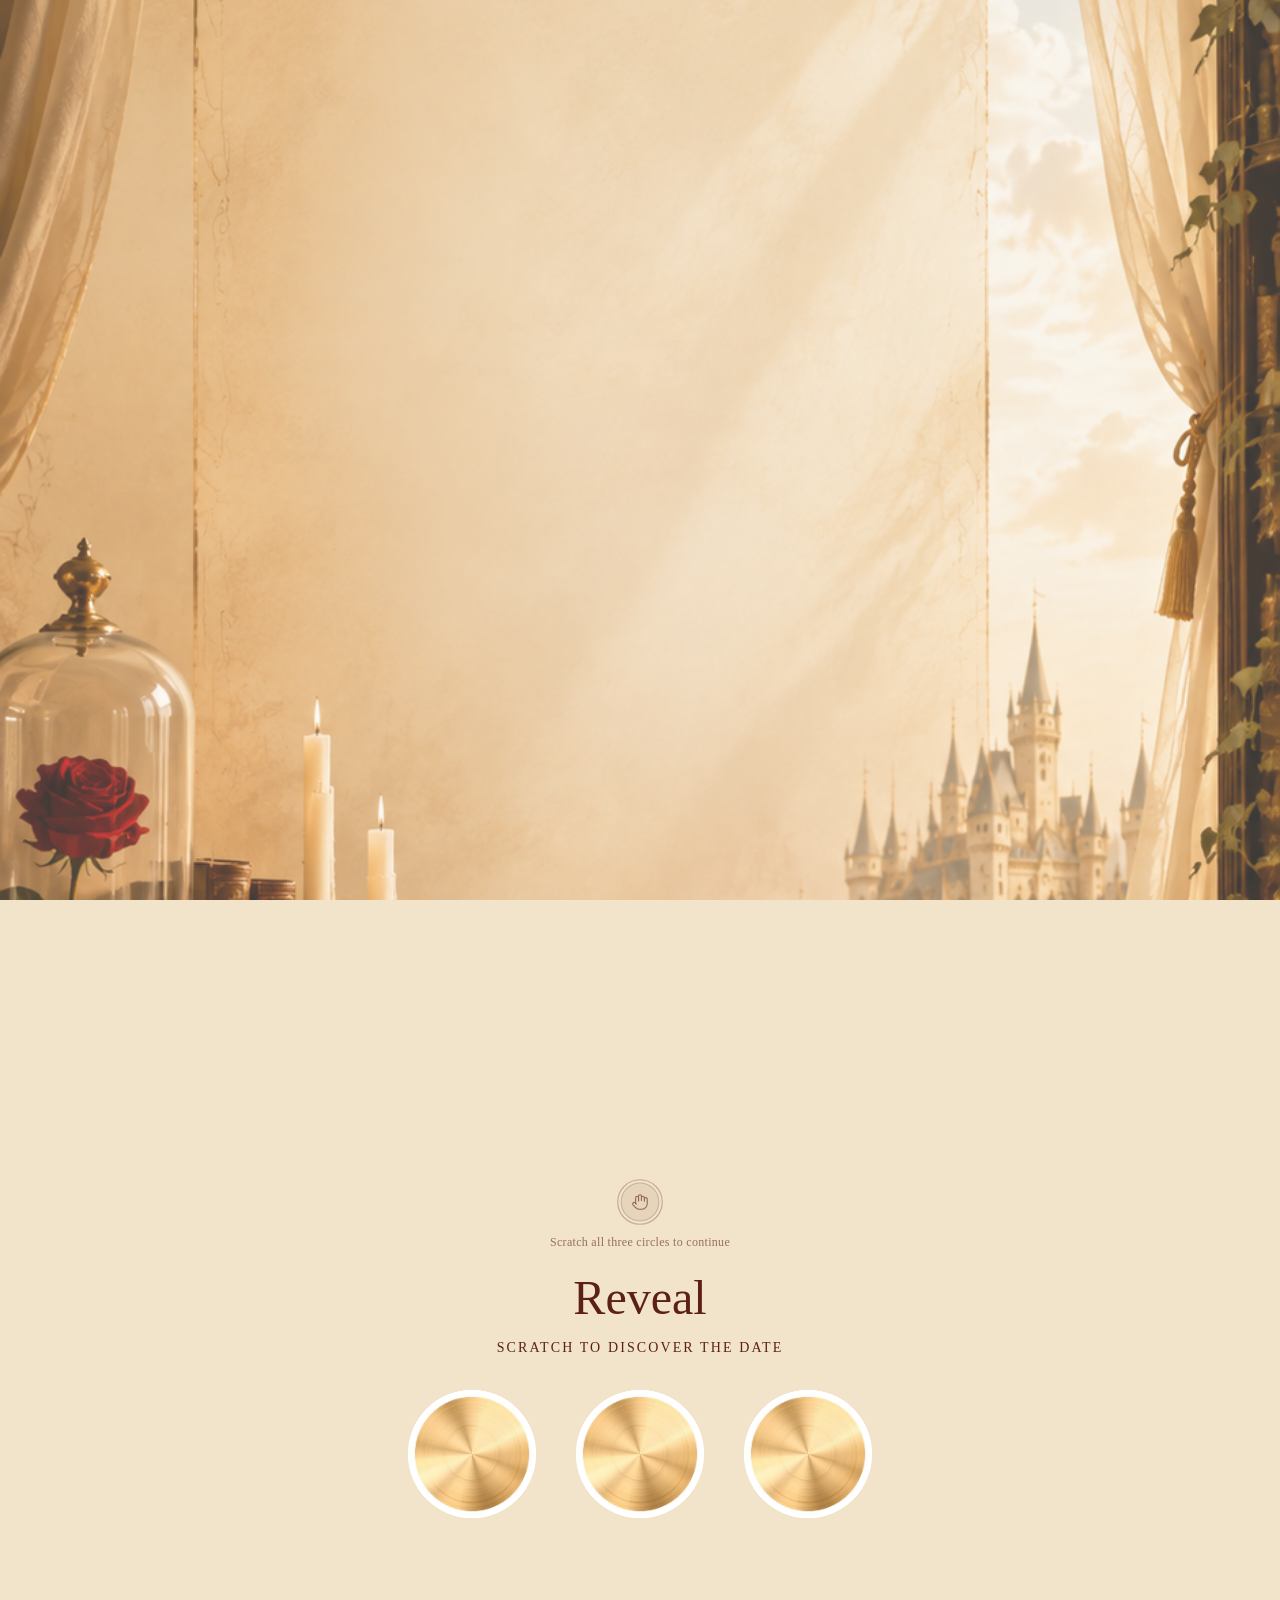
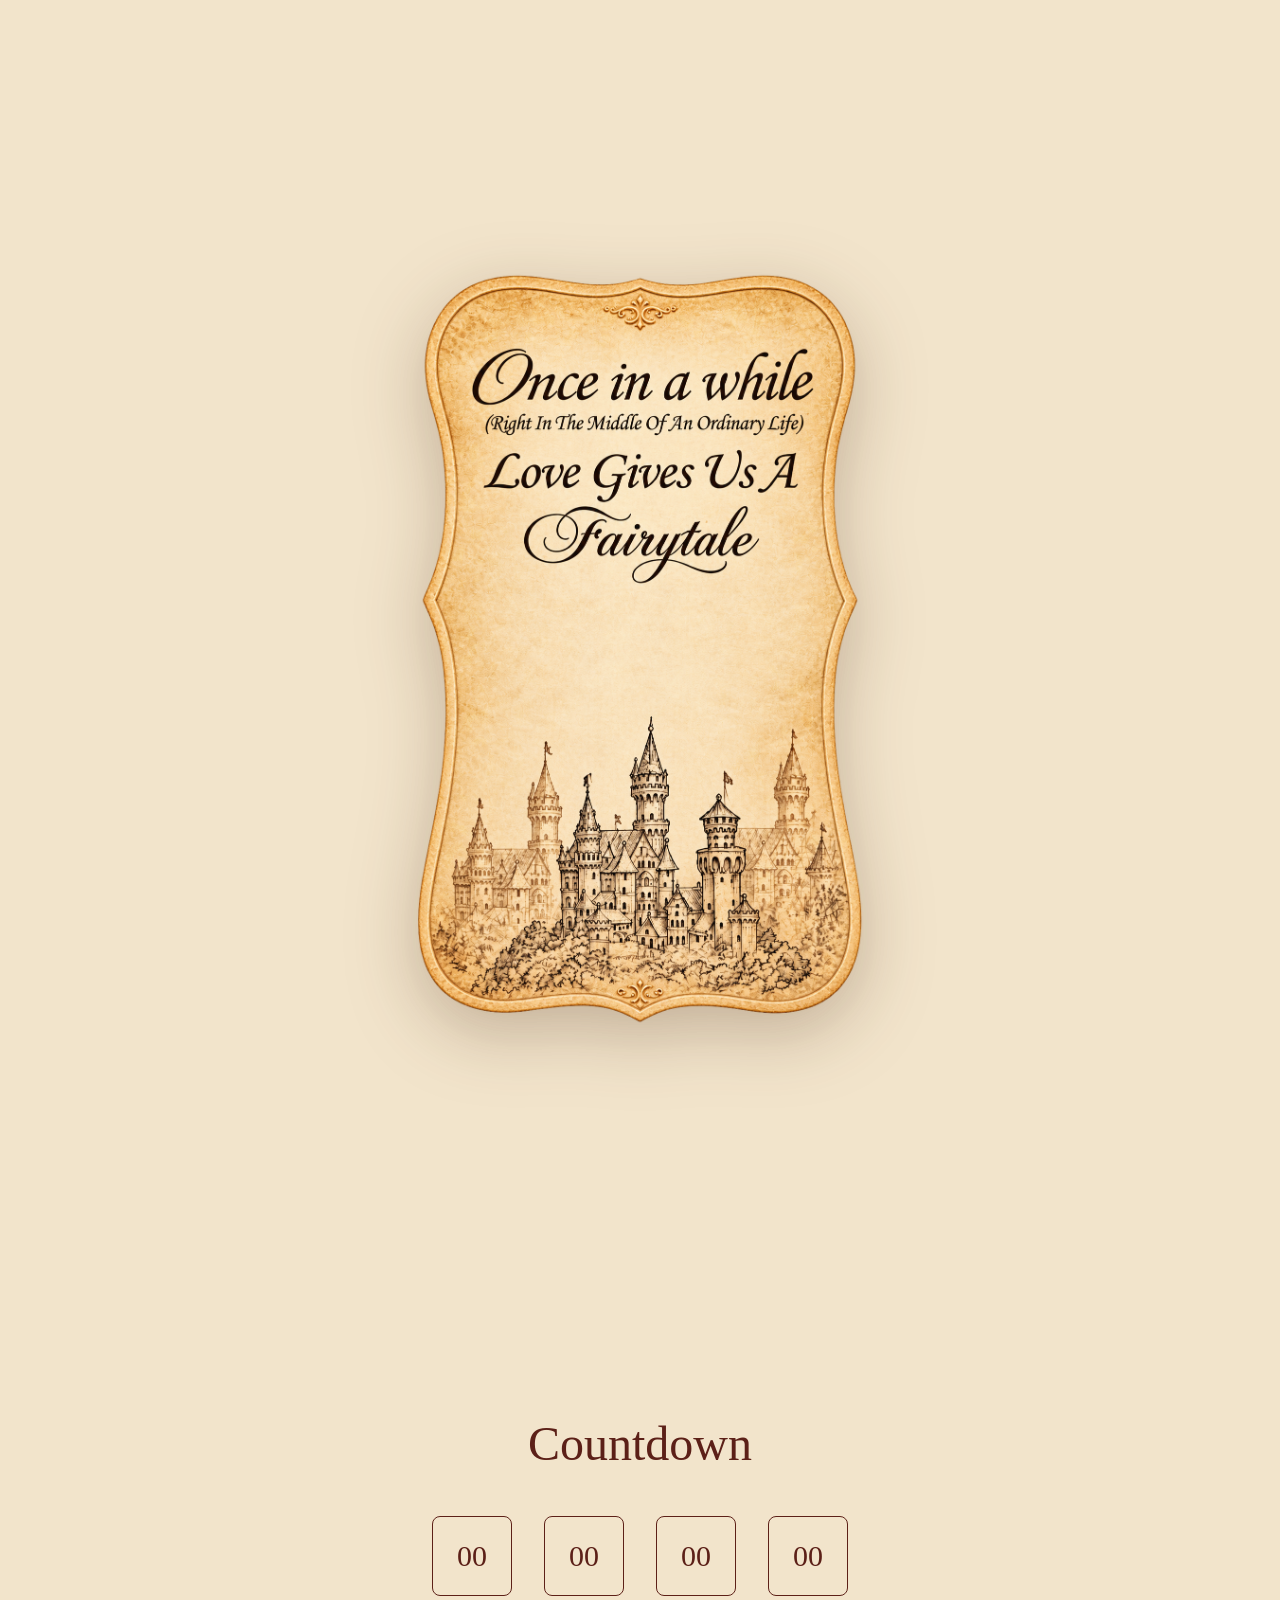
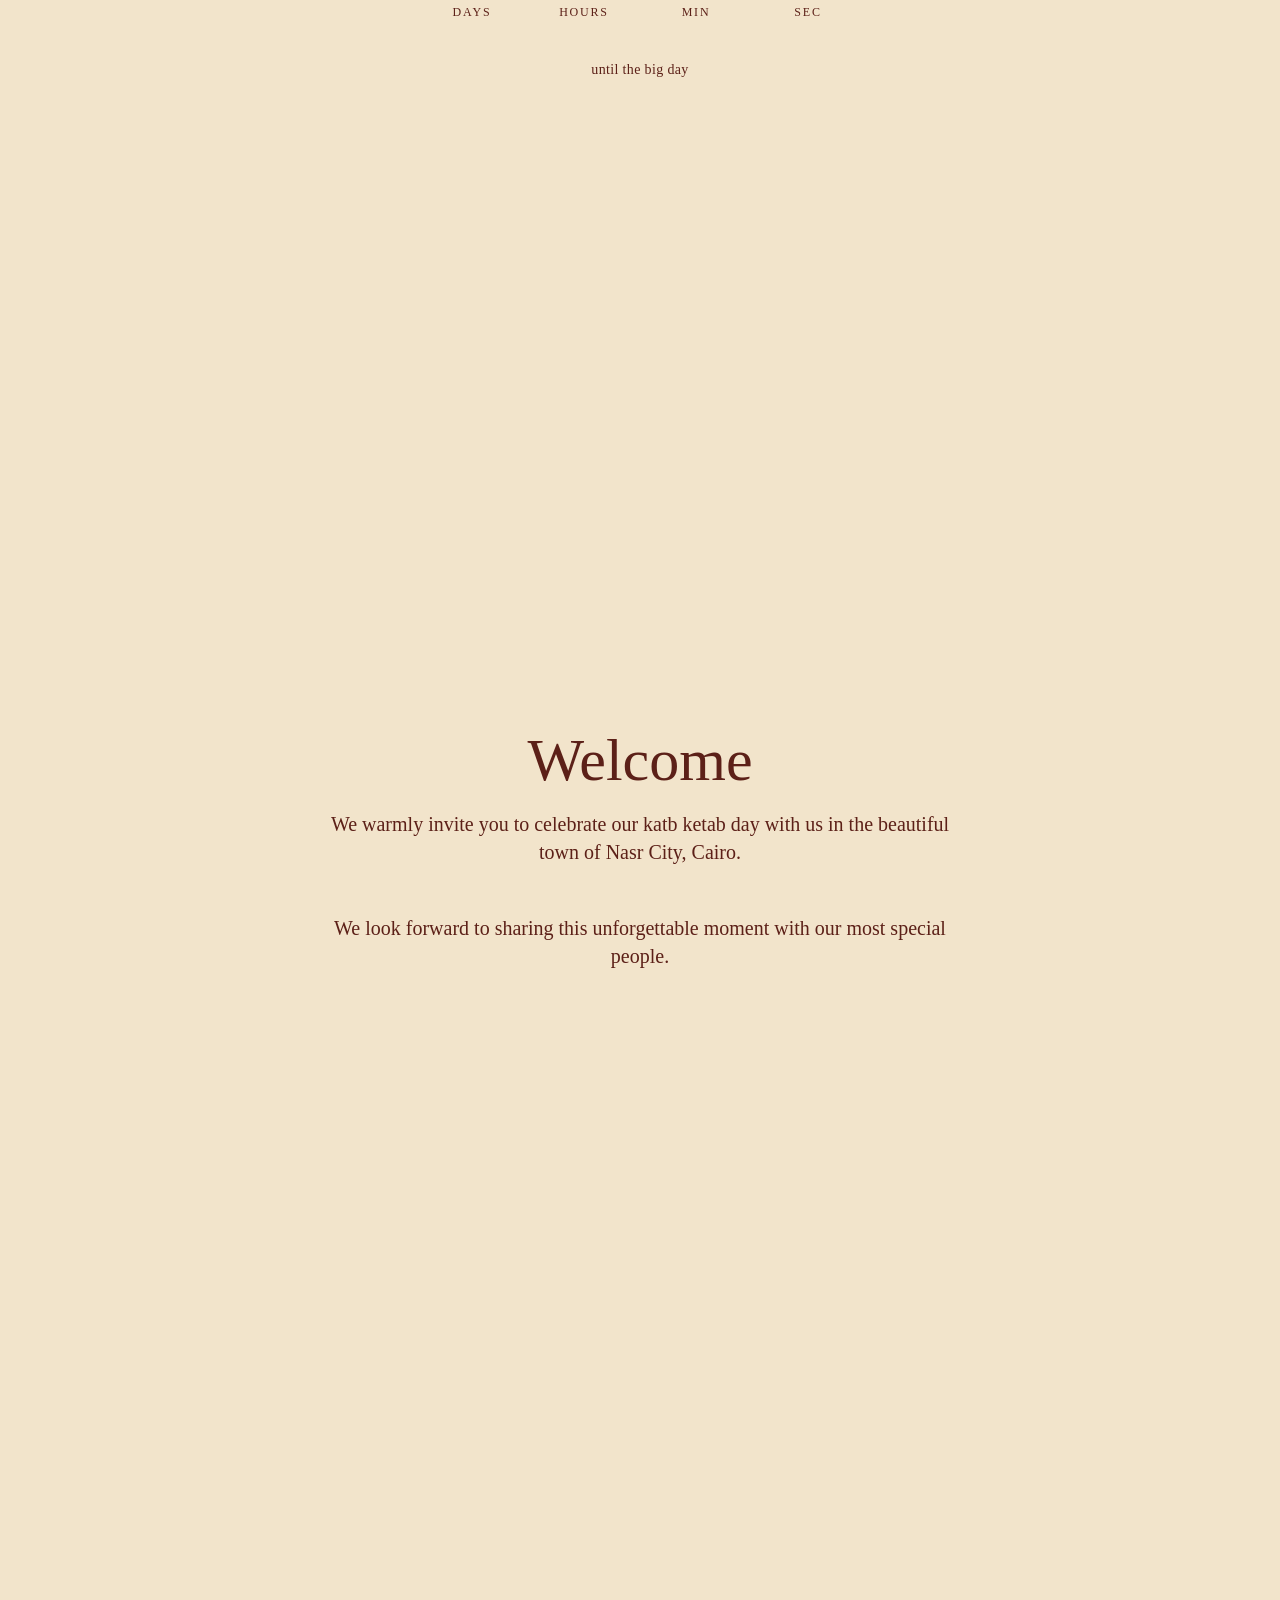
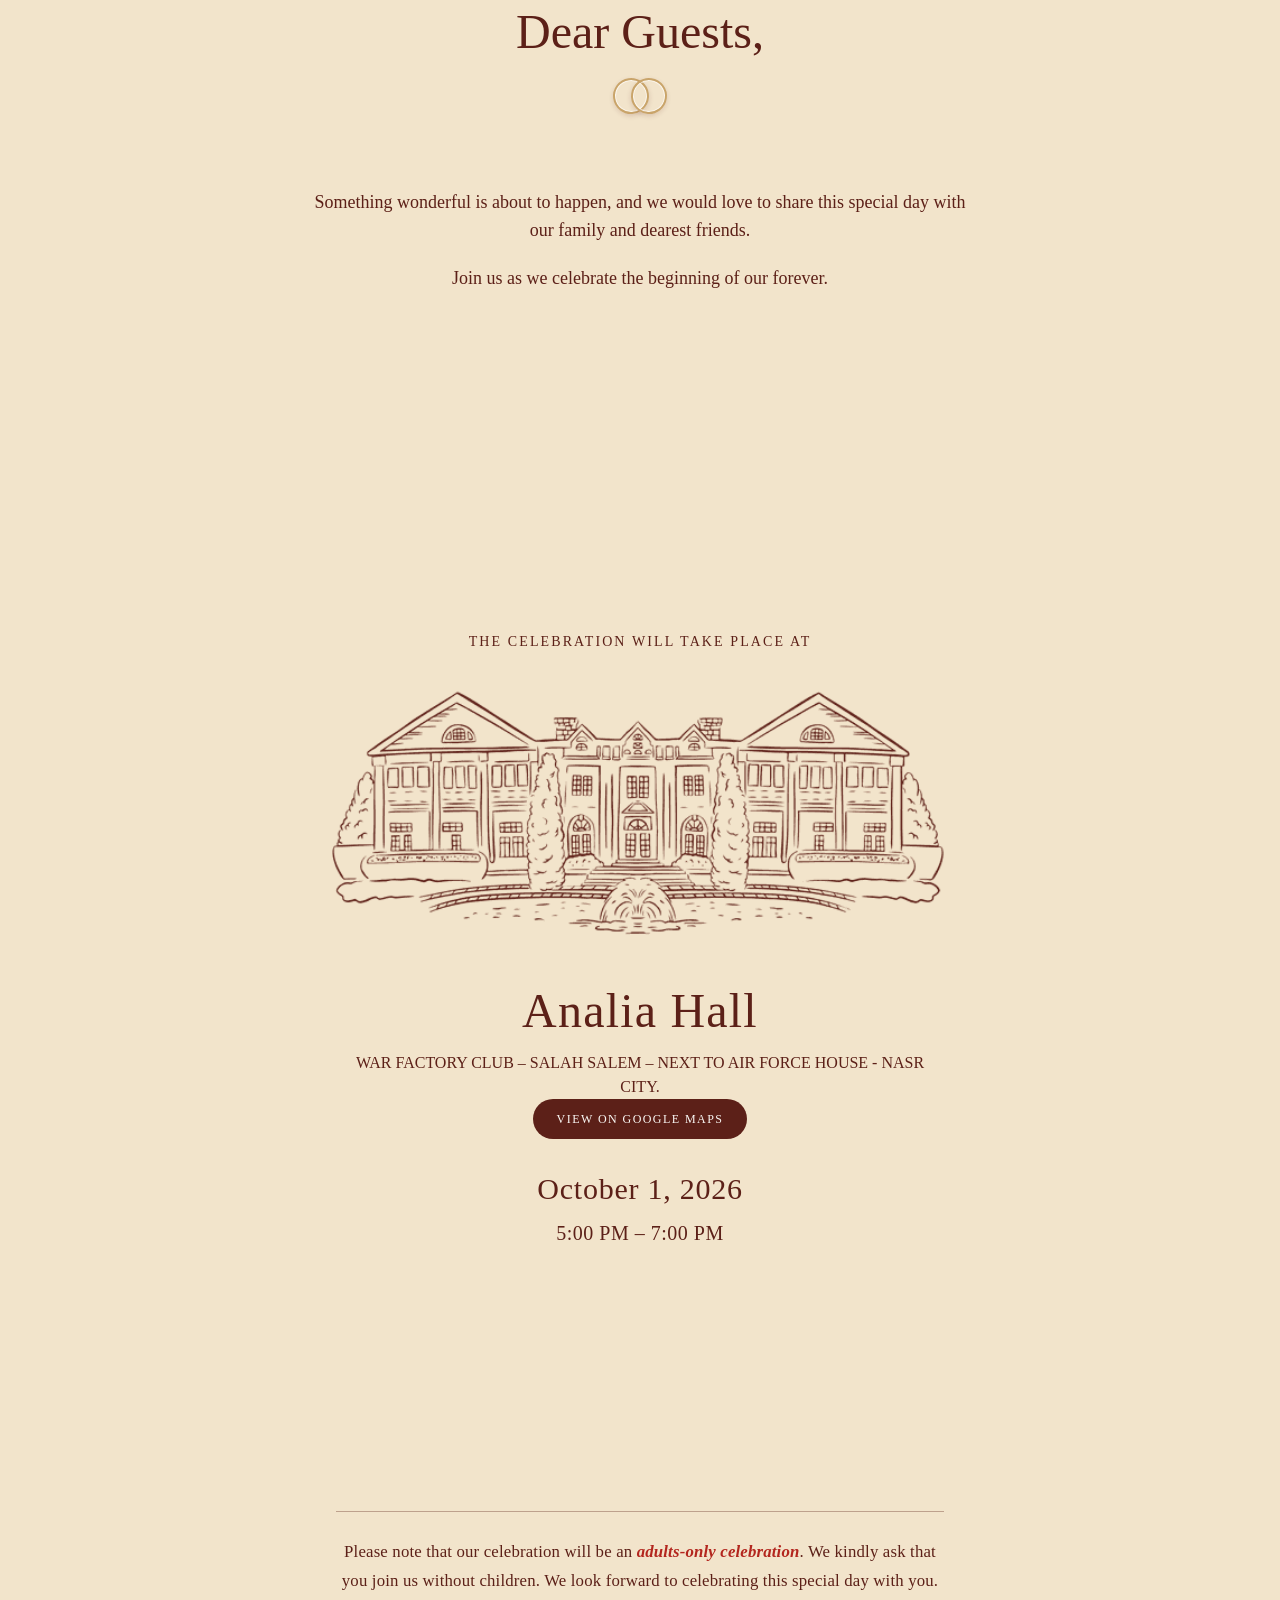
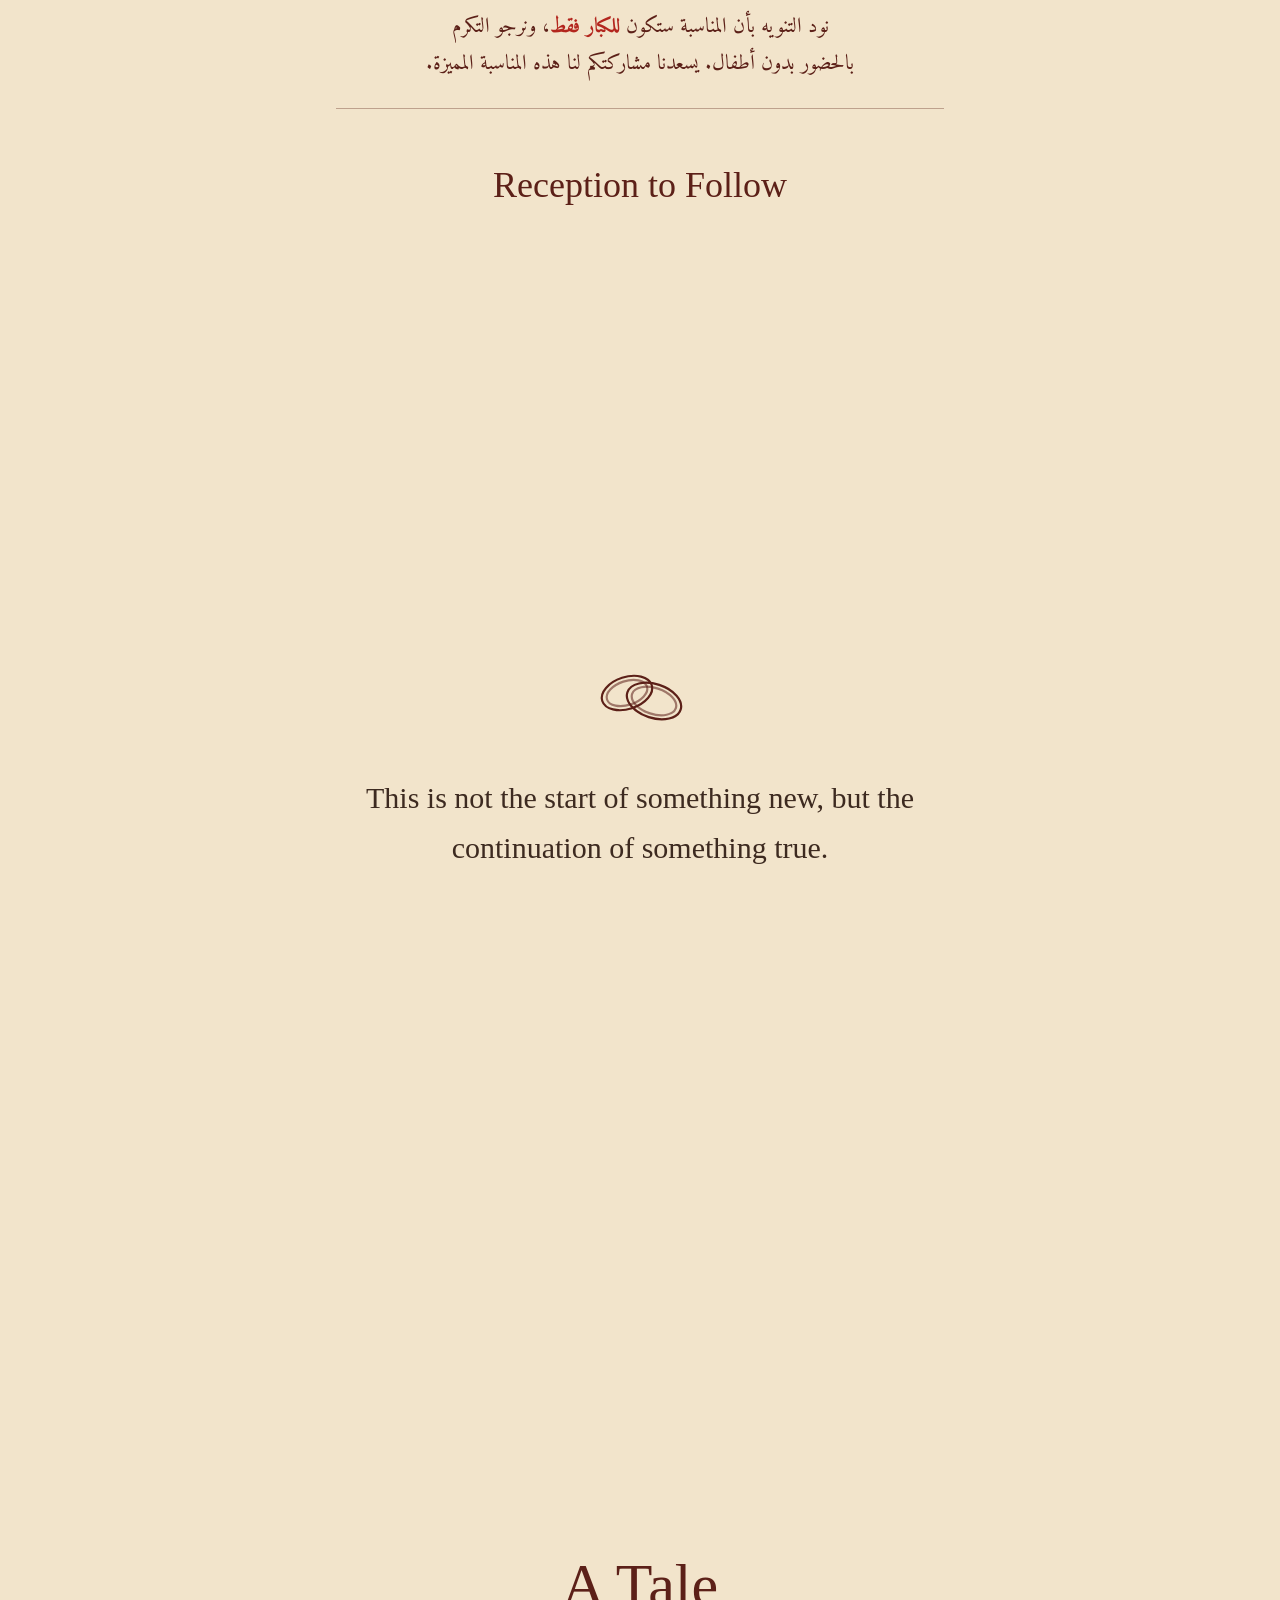
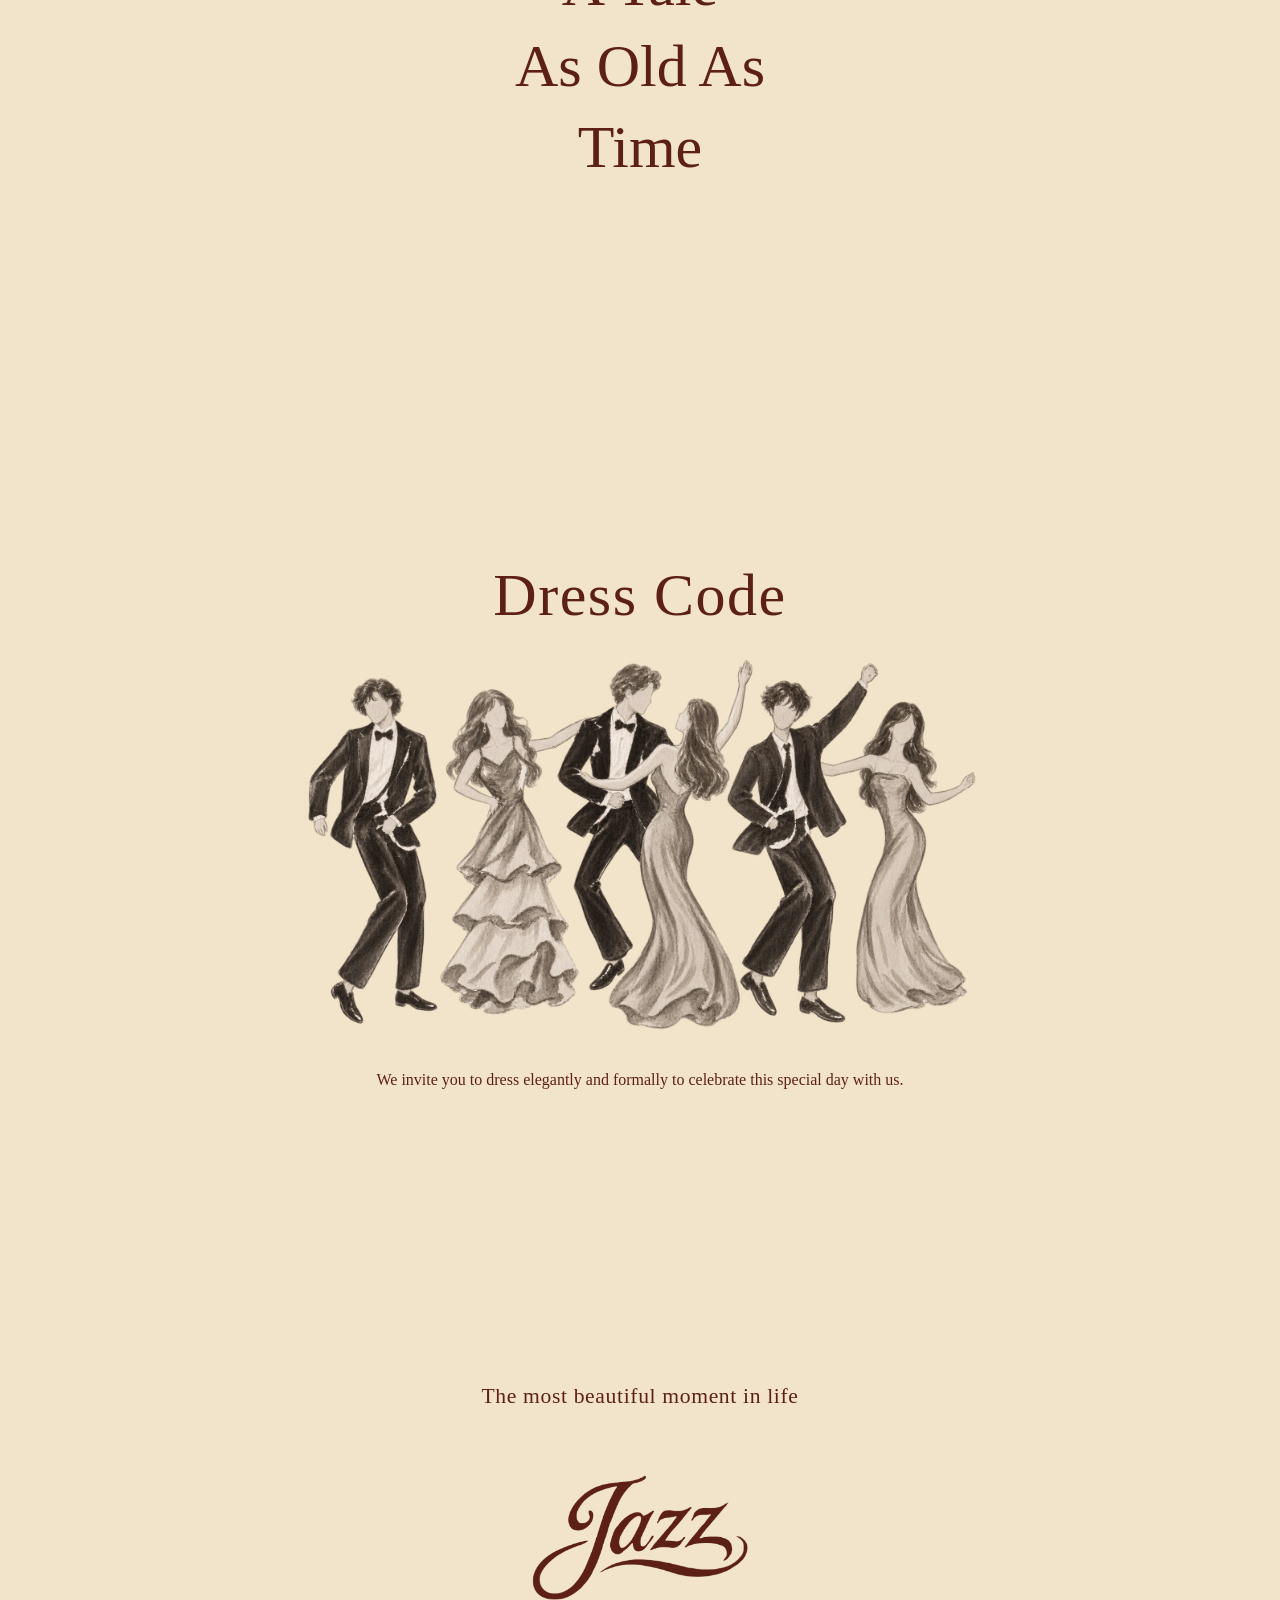
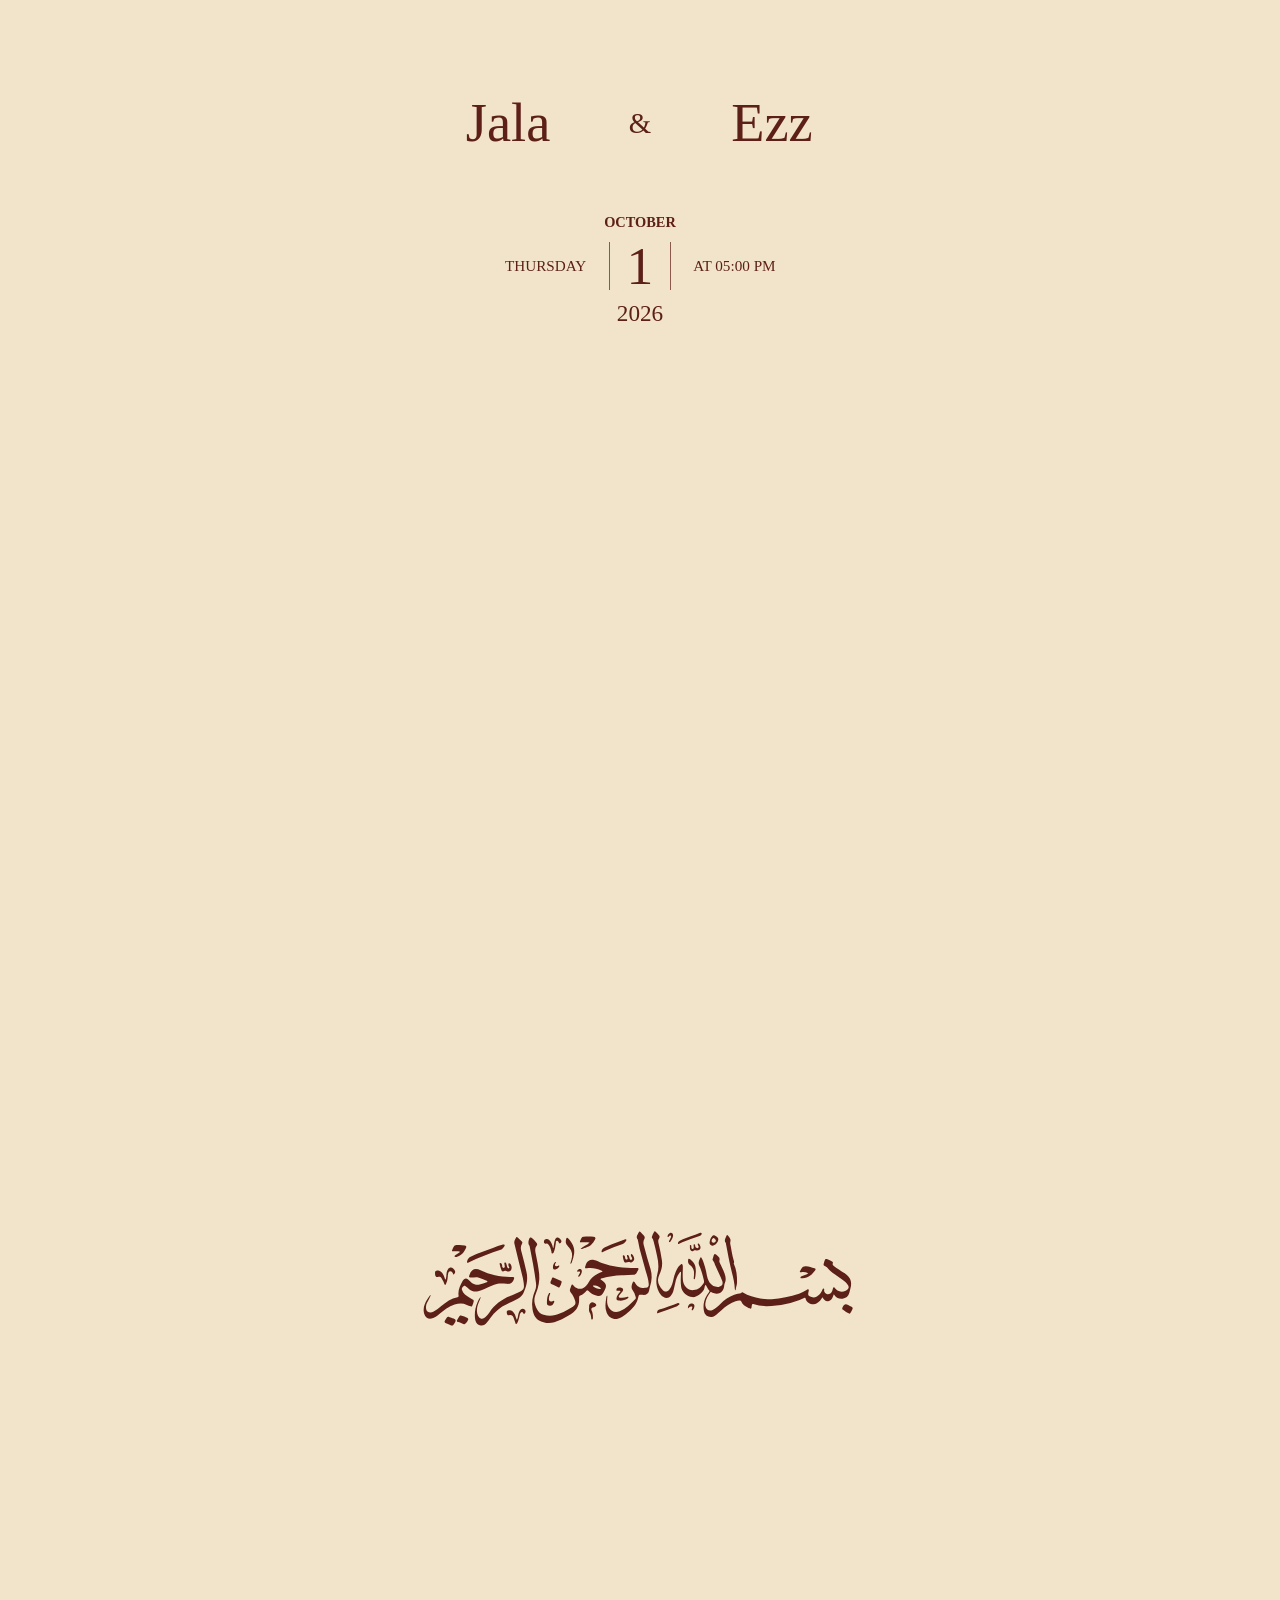
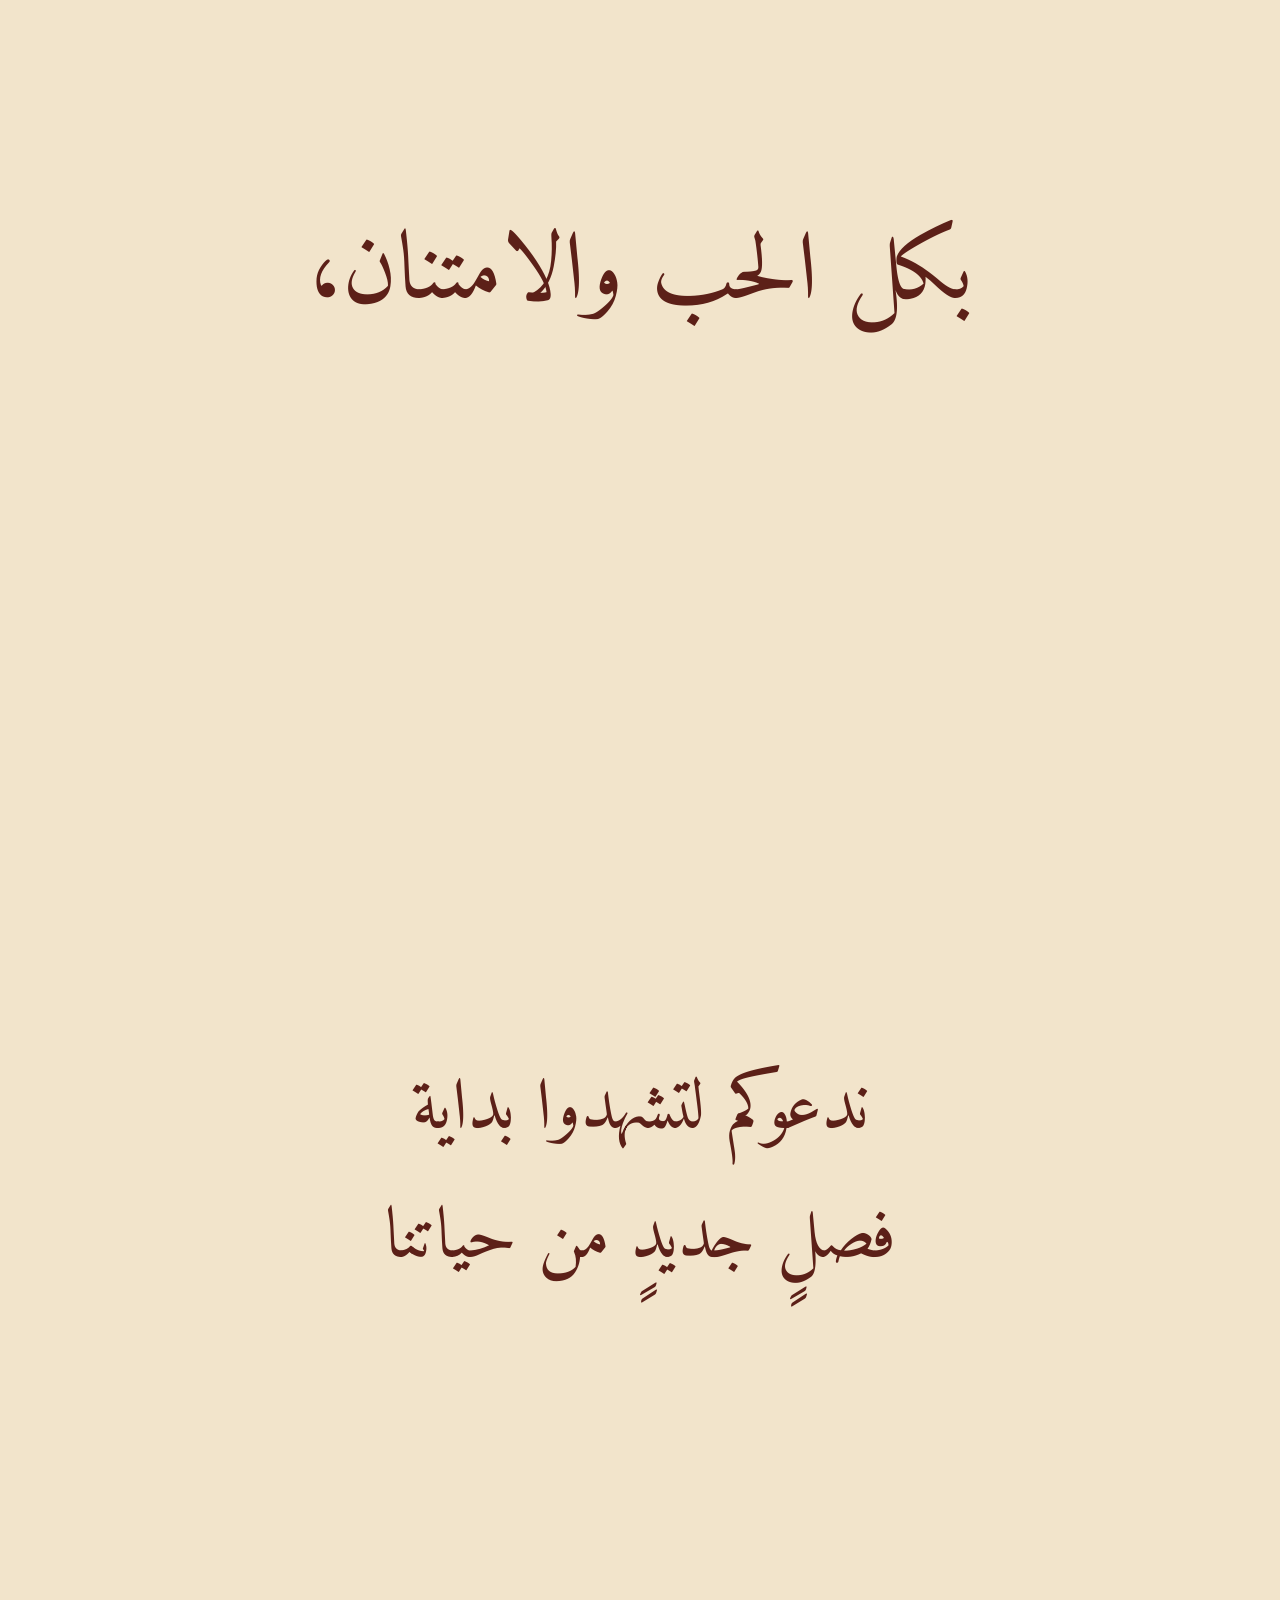
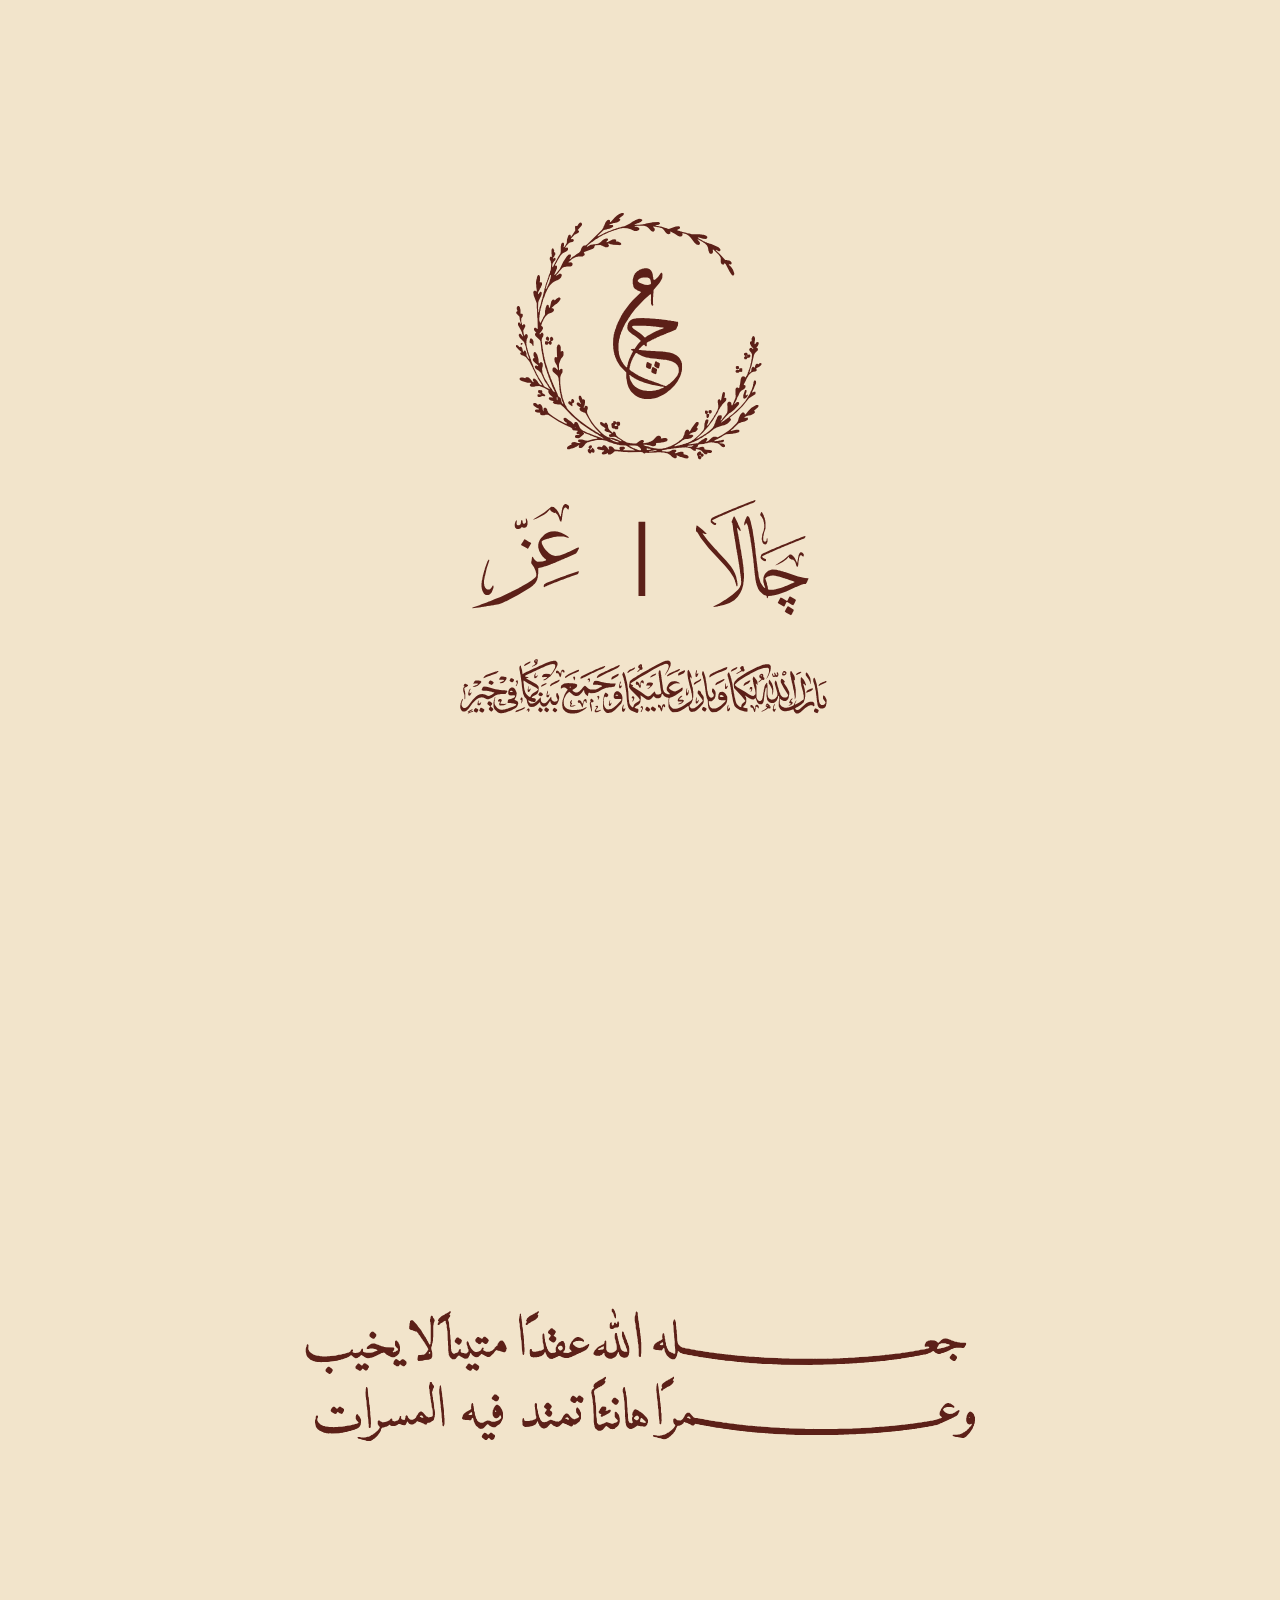
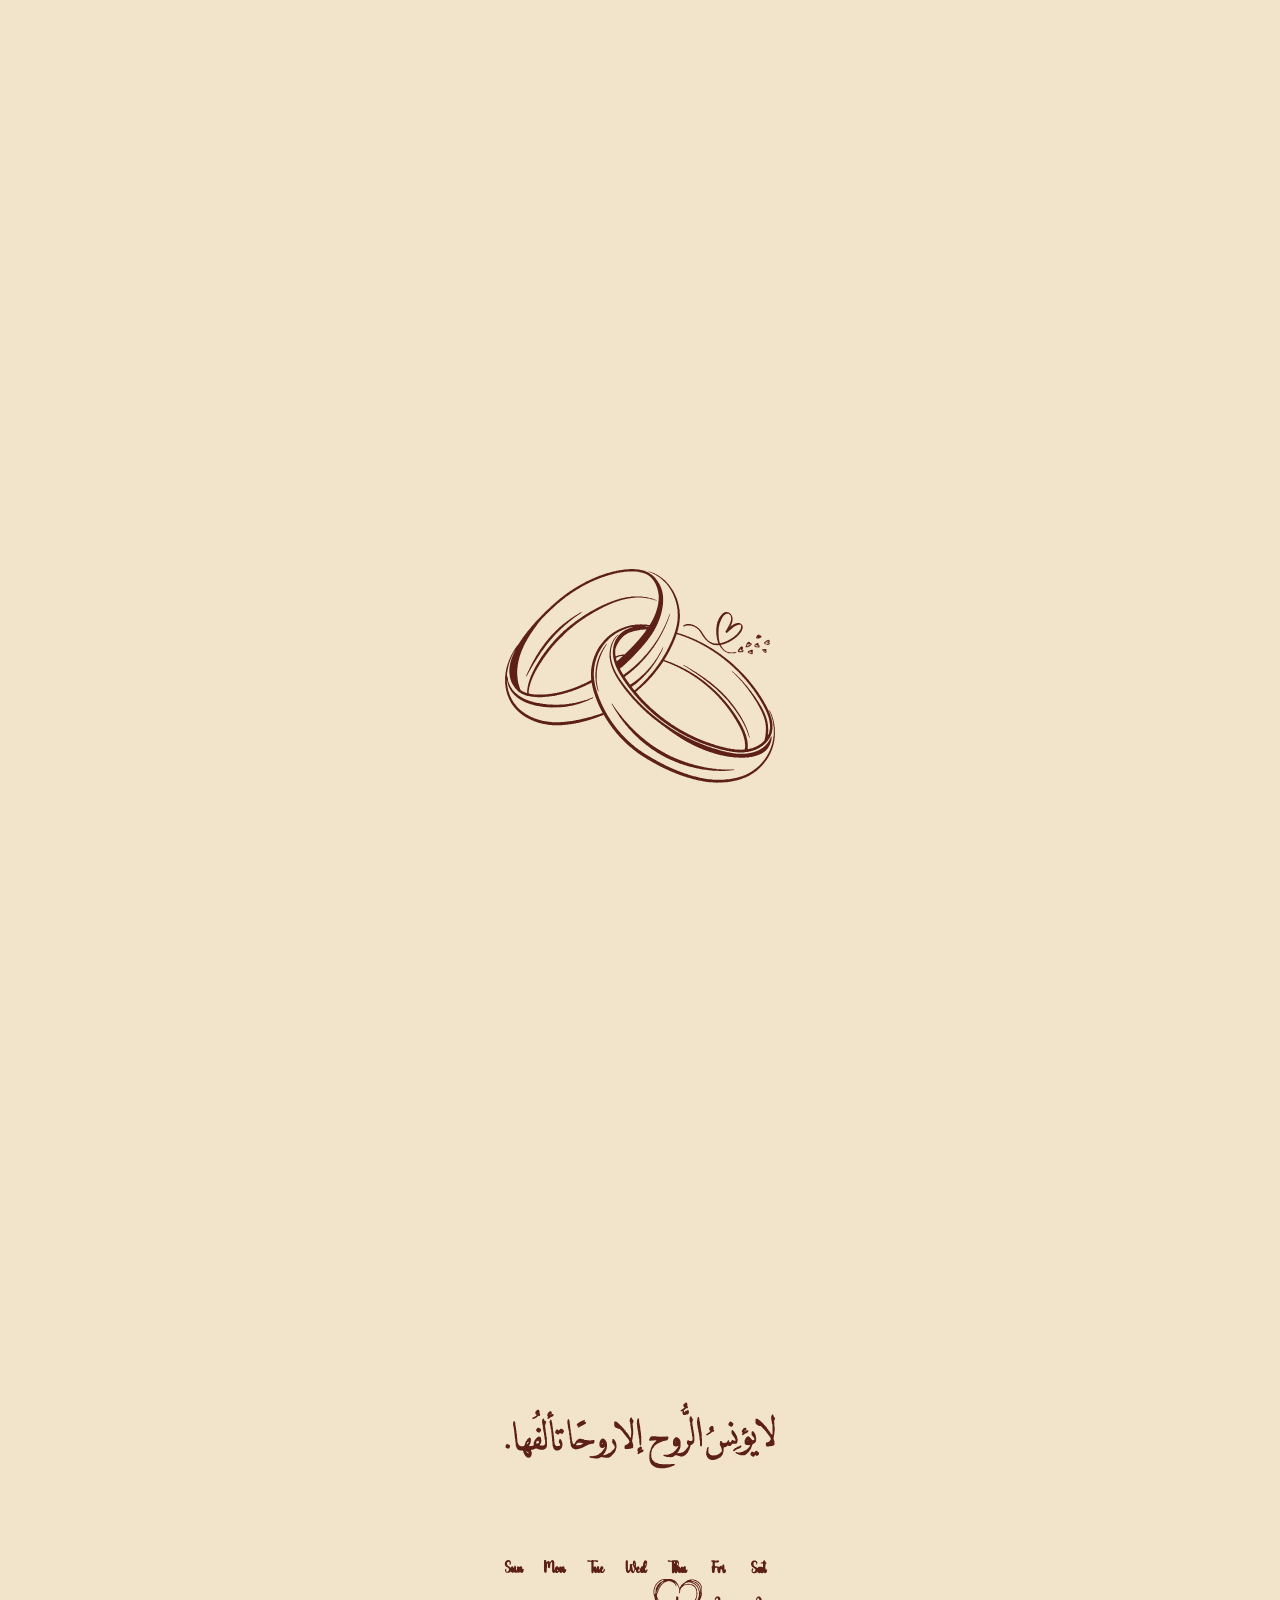
==== index.html @ 83b0ab0c "Remove hearts from adults-only notice" ====
<!DOCTYPE html>
<html lang="en">
<head>
    <meta charset="UTF-8">
    <meta name="viewport" content="width=device-width, initial-scale=1.0">
    <title>Theatre Template Demo</title>
    <meta name="description" content="Theatre Template Demo">
    <meta name="author" content="Lovable">
    <meta property="og:type" content="website">
    <meta property="og:title" content="Theatre Template Demo">
    <meta property="og:description" content="Theatre Template Demo">
    <meta property="og:image" content="assets/images/chatgpt-image-reference.png">
    <meta name="twitter:card" content="summary_large_image">
    <meta name="twitter:site" content="@Lovable">
    <meta name="twitter:title" content="Theatre Template Demo">
    <meta name="twitter:description" content="Theatre Template Demo">
    <meta name="twitter:image" content="assets/images/chatgpt-image-reference.png">
    <link rel="icon" type="image/png" href="assets/images/chatgpt-image-reference.png">
    <link rel="preconnect" href="https://fonts.googleapis.com">
    <link rel="preconnect" href="https://fonts.gstatic.com" crossorigin>
    <link href="https://fonts.googleapis.com/css2?family=Amiri:wght@400;700&display=swap" rel="stylesheet">
    <link rel="stylesheet" href="css/index-Dyor1O63.css">
    <link rel="stylesheet" href="css/site-background.css?v=pages-31">
</head>
<body>
    <div id="root"></div>
    <script>
      if (window.location.pathname.endsWith('/index.html')) {
        window.history.replaceState(null, '', window.location.pathname.replace('/index.html', '/'));
      }
    </script>
    <script type="module" crossorigin src="js/index-BG6wElBo-v3.beautified.js?v=ezz-jala-arabic-pages-34"></script>
</body>
</html>
---- css/index-Dyor1O63.css ----
*,:before,:after{--tw-border-spacing-x: 0;--tw-border-spacing-y: 0;--tw-translate-x: 0;--tw-translate-y: 0;--tw-rotate: 0;--tw-skew-x: 0;--tw-skew-y: 0;--tw-scale-x: 1;--tw-scale-y: 1;--tw-pan-x: ;--tw-pan-y: ;--tw-pinch-zoom: ;--tw-scroll-snap-strictness: proximity;--tw-gradient-from-position: ;--tw-gradient-via-position: ;--tw-gradient-to-position: ;--tw-ordinal: ;--tw-slashed-zero: ;--tw-numeric-figure: ;--tw-numeric-spacing: ;--tw-numeric-fraction: ;--tw-ring-inset: ;--tw-ring-offset-width: 0px;--tw-ring-offset-color: #fff;--tw-ring-color: rgb(59 130 246 / .5);--tw-ring-offset-shadow: 0 0 #0000;--tw-ring-shadow: 0 0 #0000;--tw-shadow: 0 0 #0000;--tw-shadow-colored: 0 0 #0000;--tw-blur: ;--tw-brightness: ;--tw-contrast: ;--tw-grayscale: ;--tw-hue-rotate: ;--tw-invert: ;--tw-saturate: ;--tw-sepia: ;--tw-drop-shadow: ;--tw-backdrop-blur: ;--tw-backdrop-brightness: ;--tw-backdrop-contrast: ;--tw-backdrop-grayscale: ;--tw-backdrop-hue-rotate: ;--tw-backdrop-invert: ;--tw-backdrop-opacity: ;--tw-backdrop-saturate: ;--tw-backdrop-sepia: ;--tw-contain-size: ;--tw-contain-layout: ;--tw-contain-paint: ;--tw-contain-style: }::backdrop{--tw-border-spacing-x: 0;--tw-border-spacing-y: 0;--tw-translate-x: 0;--tw-translate-y: 0;--tw-rotate: 0;--tw-skew-x: 0;--tw-skew-y: 0;--tw-scale-x: 1;--tw-scale-y: 1;--tw-pan-x: ;--tw-pan-y: ;--tw-pinch-zoom: ;--tw-scroll-snap-strictness: proximity;--tw-gradient-from-position: ;--tw-gradient-via-position: ;--tw-gradient-to-position: ;--tw-ordinal: ;--tw-slashed-zero: ;--tw-numeric-figure: ;--tw-numeric-spacing: ;--tw-numeric-fraction: ;--tw-ring-inset: ;--tw-ring-offset-width: 0px;--tw-ring-offset-color: #fff;--tw-ring-color: rgb(59 130 246 / .5);--tw-ring-offset-shadow: 0 0 #0000;--tw-ring-shadow: 0 0 #0000;--tw-shadow: 0 0 #0000;--tw-shadow-colored: 0 0 #0000;--tw-blur: ;--tw-brightness: ;--tw-contrast: ;--tw-grayscale: ;--tw-hue-rotate: ;--tw-invert: ;--tw-saturate: ;--tw-sepia: ;--tw-drop-shadow: ;--tw-backdrop-blur: ;--tw-backdrop-brightness: ;--tw-backdrop-contrast: ;--tw-backdrop-grayscale: ;--tw-backdrop-hue-rotate: ;--tw-backdrop-invert: ;--tw-backdrop-opacity: ;--tw-backdrop-saturate: ;--tw-backdrop-sepia: ;--tw-contain-size: ;--tw-contain-layout: ;--tw-contain-paint: ;--tw-contain-style: }*,:before,:after{box-sizing:border-box;border-width:0;border-style:solid;border-color:#e5e7eb}:before,:after{--tw-content: ""}html,:host{line-height:1.5;-webkit-text-size-adjust:100%;-moz-tab-size:4;-o-tab-size:4;tab-size:4;font-family:ui-sans-serif,system-ui,sans-serif,"Apple Color Emoji","Segoe UI Emoji",Segoe UI Symbol,"Noto Color Emoji";font-feature-settings:normal;font-variation-settings:normal;-webkit-tap-highlight-color:transparent}body{margin:0;line-height:inherit}hr{height:0;color:inherit;border-top-width:1px}abbr:where([title]){-webkit-text-decoration:underline dotted;text-decoration:underline dotted}h1,h2,h3,h4,h5,h6{font-size:inherit;font-weight:inherit}a{color:inherit;text-decoration:inherit}b,strong{font-weight:bolder}code,kbd,samp,pre{font-family:ui-monospace,SFMono-Regular,Menlo,Monaco,Consolas,Liberation Mono,Courier New,monospace;font-feature-settings:normal;font-variation-settings:normal;font-size:1em}small{font-size:80%}sub,sup{font-size:75%;line-height:0;position:relative;vertical-align:baseline}sub{bottom:-.25em}sup{top:-.5em}table{text-indent:0;border-color:inherit;border-collapse:collapse}button,input,optgroup,select,textarea{font-family:inherit;font-feature-settings:inherit;font-variation-settings:inherit;font-size:100%;font-weight:inherit;line-height:inherit;letter-spacing:inherit;color:inherit;margin:0;padding:0}button,select{text-transform:none}button,input:where([type=button]),input:where([type=reset]),input:where([type=submit]){-webkit-appearance:button;background-color:transparent;background-image:none}:-moz-focusring{outline:auto}:-moz-ui-invalid{box-shadow:none}progress{vertical-align:baseline}::-webkit-inner-spin-button,::-webkit-outer-spin-button{height:auto}[type=search]{-webkit-appearance:textfield;outline-offset:-2px}::-webkit-search-decoration{-webkit-appearance:none}::-webkit-file-upload-button{-webkit-appearance:button;font:inherit}summary{display:list-item}blockquote,dl,dd,h1,h2,h3,h4,h5,h6,hr,figure,p,pre{margin:0}fieldset{margin:0;padding:0}legend{padding:0}ol,ul,menu{list-style:none;margin:0;padding:0}dialog{padding:0}textarea{resize:vertical}input::-moz-placeholder,textarea::-moz-placeholder{opacity:1;color:#9ca3af}input::placeholder,textarea::placeholder{opacity:1;color:#9ca3af}button,[role=button]{cursor:pointer}:disabled{cursor:default}img,svg,video,canvas,audio,iframe,embed,object{display:block;vertical-align:middle}img,video{max-width:100%;height:auto}[hidden]:where(:not([hidden=until-found])){display:none}:root{--background: 40 39% 91%;--foreground: 100 15% 24%;--paper: 0 0% 100%;--card: 40 35% 88%;--card-foreground: 100 15% 24%;--popover: 40 39% 91%;--popover-foreground: 100 15% 24%;--primary: 100 15% 24%;--primary-foreground: 40 39% 91%;--secondary: 60 12% 69%;--secondary-foreground: 100 15% 24%;--muted: 60 10% 82%;--muted-foreground: 77 15% 40%;--accent: 77 15% 50%;--accent-foreground: 40 39% 91%;--destructive: 0 65% 55%;--destructive-foreground: 0 0% 100%;--border: 60 12% 75%;--input: 60 12% 75%;--ring: 100 15% 24%;--radius: .5rem;--ivory: 40 39% 91%;--cream: 40 35% 88%;--sage: 77 15% 50%;--sage-dark: 100 15% 24%;--sage-light: 60 12% 69%;--gold: 42 85% 55%;--gold-soft: 42 60% 70%;--terracotta: 77 25% 45%;--olive: 77 15% 50%;--carbon: 0 0% 16%;--countdown: 72 16% 43%;--sidebar-background: 40 35% 93%;--sidebar-foreground: 100 15% 24%;--sidebar-primary: 100 15% 24%;--sidebar-primary-foreground: 40 39% 91%;--sidebar-accent: 60 12% 75%;--sidebar-accent-foreground: 100 15% 24%;--sidebar-border: 60 10% 85%;--sidebar-ring: 100 15% 24%;--font-display: "Cormorant Garamond", serif;--font-script: "Great Vibes", cursive;--font-body: "Lora", serif;--transition-smooth: all .4s cubic-bezier(.4, 0, .2, 1);--transition-bounce: all .5s cubic-bezier(.68, -.55, .265, 1.55);--shadow-soft: 0 2px 15px -3px rgba(58, 69, 52, .08), 0 4px 6px -2px rgba(58, 69, 52, .04);--shadow-elegant: 0 10px 40px -10px rgba(58, 69, 52, .15), 0 4px 15px -3px rgba(58, 69, 52, .08);--shadow-lifted: 0 20px 50px -15px rgba(58, 69, 52, .2), 0 8px 20px -5px rgba(58, 69, 52, .1)}.dark{--background: 0 0% 12%;--foreground: 40 30% 92%;--card: 0 0% 16%;--card-foreground: 40 30% 92%;--paper: 0 0% 16%;--popover: 0 0% 14%;--popover-foreground: 40 30% 92%;--primary: 77 15% 50%;--primary-foreground: 0 0% 12%;--secondary: 0 0% 20%;--secondary-foreground: 40 30% 90%;--muted: 0 0% 22%;--muted-foreground: 60 10% 60%;--accent: 77 12% 35%;--accent-foreground: 40 30% 92%;--destructive: 0 62% 40%;--destructive-foreground: 0 0% 100%;--border: 0 0% 22%;--input: 0 0% 22%;--ring: 77 15% 50%;--sidebar-background: 0 0% 14%;--sidebar-foreground: 40 25% 90%;--sidebar-primary: 77 15% 50%;--sidebar-primary-foreground: 0 0% 12%;--sidebar-accent: 0 0% 20%;--sidebar-accent-foreground: 40 25% 85%;--sidebar-border: 0 0% 20%;--sidebar-ring: 77 15% 50%}*{border-color:hsl(var(--border))}html{scroll-behavior:smooth}body{background-color:hsl(var(--background));color:hsl(var(--foreground));font-family:var(--font-body);background-image:url("data:image/svg+xml,%3Csvg viewBox='0 0 400 400' xmlns='http://www.w3.org/2000/svg'%3E%3Cfilter id='noiseFilter'%3E%3CfeTurbulence type='fractalNoise' baseFrequency='0.9' numOctaves='4' stitchTiles='stitch'/%3E%3C/filter%3E%3Crect width='100%25' height='100%25' filter='url(%23noiseFilter)'/%3E%3C/svg%3E");background-blend-mode:overlay;background-size:200px}h1,h2,h3,h4,h5,h6{font-family:var(--font-display)}.section-padding{padding:5rem 1.5rem}@media (min-width: 768px){.section-padding{padding:8rem 3rem}}.section-title{margin-bottom:1rem;font-size:1.875rem;line-height:2.25rem;font-weight:300;letter-spacing:.025em}@media (min-width: 768px){.section-title{font-size:3rem;line-height:1}}.section-title{font-family:var(--font-display)}.card-elegant{border-radius:calc(var(--radius) - 4px);border-width:1px;border-color:hsl(var(--border) / .3);background-color:hsl(var(--card) / .8);padding:2rem;--tw-backdrop-blur: blur(4px);-webkit-backdrop-filter:var(--tw-backdrop-blur) var(--tw-backdrop-brightness) var(--tw-backdrop-contrast) var(--tw-backdrop-grayscale) var(--tw-backdrop-hue-rotate) var(--tw-backdrop-invert) var(--tw-backdrop-opacity) var(--tw-backdrop-saturate) var(--tw-backdrop-sepia);backdrop-filter:var(--tw-backdrop-blur) var(--tw-backdrop-brightness) var(--tw-backdrop-contrast) var(--tw-backdrop-grayscale) var(--tw-backdrop-hue-rotate) var(--tw-backdrop-invert) var(--tw-backdrop-opacity) var(--tw-backdrop-saturate) var(--tw-backdrop-sepia);box-shadow:var(--shadow-soft);transition:box-shadow .4s ease,transform .4s ease}.card-elegant:hover{box-shadow:var(--shadow-elegant);transform:translateY(-2px)}.divider-ornament{margin-top:3rem;margin-bottom:3rem;display:flex;align-items:center;justify-content:center;gap:1rem}.divider-ornament:before,.divider-ornament:after{content:"";height:1px;max-width:6rem;flex:1 1 0%;background-color:hsl(var(--border))}.sr-only{position:absolute;width:1px;height:1px;padding:0;margin:-1px;overflow:hidden;clip:rect(0,0,0,0);white-space:nowrap;border-width:0}.pointer-events-none{pointer-events:none}.pointer-events-auto{pointer-events:auto}.visible{visibility:visible}.invisible{visibility:hidden}.fixed{position:fixed}.absolute{position:absolute}.relative{position:relative}.sticky{position:sticky}.inset-0{top:0;right:0;bottom:0;left:0}.inset-x-0{left:0;right:0}.inset-y-0{top:0;bottom:0}.-bottom-12{bottom:-3rem}.-left-12{left:-3rem}.-left-\[9999px\]{left:-9999px}.-right-12{right:-3rem}.-top-12{top:-3rem}.bottom-0{bottom:0}.bottom-40{bottom:10rem}.bottom-6{bottom:1.5rem}.bottom-8{bottom:2rem}.left-0{left:0}.left-1{left:.25rem}.left-1\/2{left:50%}.left-2{left:.5rem}.left-3{left:.75rem}.left-4{left:1rem}.left-\[50\%\]{left:50%}.right-0{right:0}.right-1{right:.25rem}.right-2{right:.5rem}.right-3{right:.75rem}.right-4{right:1rem}.right-6{right:1.5rem}.top-0{top:0}.top-1\.5{top:.375rem}.top-1\/2{top:50%}.top-16{top:4rem}.top-2{top:.5rem}.top-3\.5{top:.875rem}.top-4{top:1rem}.top-\[1px\]{top:1px}.top-\[50\%\]{top:50%}.top-\[60\%\]{top:60%}.top-full{top:100%}.z-10{z-index:10}.z-20{z-index:20}.z-50{z-index:50}.z-\[100\]{z-index:100}.z-\[1\]{z-index:1}.z-\[9998\]{z-index:9998}.z-\[9999\]{z-index:9999}.-mx-1{margin-left:-.25rem;margin-right:-.25rem}.-mx-4{margin-left:-1rem;margin-right:-1rem}.mx-2{margin-left:.5rem;margin-right:.5rem}.mx-3\.5{margin-left:.875rem;margin-right:.875rem}.mx-4{margin-left:1rem;margin-right:1rem}.mx-auto{margin-left:auto;margin-right:auto}.my-0\.5{margin-top:.125rem;margin-bottom:.125rem}.my-1{margin-top:.25rem;margin-bottom:.25rem}.my-2{margin-top:.5rem;margin-bottom:.5rem}.my-6{margin-top:1.5rem;margin-bottom:1.5rem}.-ml-4{margin-left:-1rem}.-mt-4{margin-top:-1rem}.-mt-8{margin-top:-2rem}.mb-0{margin-bottom:0}.mb-1{margin-bottom:.25rem}.mb-10{margin-bottom:2.5rem}.mb-12{margin-bottom:3rem}.mb-16{margin-bottom:4rem}.mb-2{margin-bottom:.5rem}.mb-3{margin-bottom:.75rem}.mb-4{margin-bottom:1rem}.mb-5{margin-bottom:1.25rem}.mb-6{margin-bottom:1.5rem}.mb-8{margin-bottom:2rem}.ml-1{margin-left:.25rem}.ml-auto{margin-left:auto}.mr-2{margin-right:.5rem}.mt-1{margin-top:.25rem}.mt-1\.5{margin-top:.375rem}.mt-10{margin-top:2.5rem}.mt-12{margin-top:3rem}.mt-2{margin-top:.5rem}.mt-24{margin-top:6rem}.mt-3{margin-top:.75rem}.mt-4{margin-top:1rem}.mt-8{margin-top:2rem}.mt-auto{margin-top:auto}.block{display:block}.inline-block{display:inline-block}.inline{display:inline}.flex{display:flex}.inline-flex{display:inline-flex}.table{display:table}.grid{display:grid}.hidden{display:none}.aspect-square{aspect-ratio:1 / 1}.aspect-video{aspect-ratio:16 / 9}.size-4{width:1rem;height:1rem}.h-1\.5{height:.375rem}.h-10{height:2.5rem}.h-11{height:2.75rem}.h-12{height:3rem}.h-14{height:3.5rem}.h-16{height:4rem}.h-2{height:.5rem}.h-2\.5{height:.625rem}.h-28{height:7rem}.h-3{height:.75rem}.h-3\.5{height:.875rem}.h-4{height:1rem}.h-5{height:1.25rem}.h-6{height:1.5rem}.h-64{height:16rem}.h-7{height:1.75rem}.h-8{height:2rem}.h-9{height:2.25rem}.h-\[1px\]{height:1px}.h-\[var\(--radix-navigation-menu-viewport-height\)\]{height:var(--radix-navigation-menu-viewport-height)}.h-\[var\(--radix-select-trigger-height\)\]{height:var(--radix-select-trigger-height)}.h-auto{height:auto}.h-full{height:100%}.h-px{height:1px}.h-screen{height:100vh}.h-svh{height:100svh}.max-h-96{max-height:24rem}.max-h-\[300px\]{max-height:300px}.max-h-\[90vh\]{max-height:90vh}.max-h-screen{max-height:100vh}.min-h-0{min-height:0px}.min-h-\[80px\]{min-height:80px}.min-h-screen{min-height:100vh}.min-h-svh{min-height:100svh}.w-0{width:0px}.w-1{width:.25rem}.w-1\.5{width:.375rem}.w-10{width:2.5rem}.w-11{width:2.75rem}.w-12{width:3rem}.w-14{width:3.5rem}.w-16{width:4rem}.w-2{width:.5rem}.w-2\.5{width:.625rem}.w-20{width:5rem}.w-24{width:6rem}.w-28{width:7rem}.w-3{width:.75rem}.w-3\.5{width:.875rem}.w-3\/4{width:75%}.w-4{width:1rem}.w-5{width:1.25rem}.w-6{width:1.5rem}.w-64{width:16rem}.w-7{width:1.75rem}.w-72{width:18rem}.w-8{width:2rem}.w-9{width:2.25rem}.w-\[--sidebar-width\]{width:var(--sidebar-width)}.w-\[100px\]{width:100px}.w-\[1px\]{width:1px}.w-auto{width:auto}.w-fit{width:-moz-fit-content;width:fit-content}.w-full{width:100%}.w-max{width:-moz-max-content;width:max-content}.w-px{width:1px}.min-w-0{min-width:0px}.min-w-5{min-width:1.25rem}.min-w-\[12rem\]{min-width:12rem}.min-w-\[180px\]{min-width:180px}.min-w-\[8rem\]{min-width:8rem}.min-w-\[var\(--radix-select-trigger-width\)\]{min-width:var(--radix-select-trigger-width)}.max-w-2xl{max-width:42rem}.max-w-32{max-width:8rem}.max-w-3xl{max-width:48rem}.max-w-40{max-width:10rem}.max-w-48{max-width:12rem}.max-w-4xl{max-width:56rem}.max-w-5xl{max-width:64rem}.max-w-6xl{max-width:72rem}.max-w-7xl{max-width:80rem}.max-w-\[--skeleton-width\]{max-width:var(--skeleton-width)}.max-w-\[55\%\]{max-width:55%}.max-w-\[85\%\]{max-width:85%}.max-w-lg{max-width:32rem}.max-w-max{max-width:-moz-max-content;max-width:max-content}.max-w-md{max-width:28rem}.max-w-sm{max-width:24rem}.max-w-xl{max-width:36rem}.max-w-xs{max-width:20rem}.flex-1{flex:1 1 0%}.flex-shrink-0,.shrink-0{flex-shrink:0}.grow{flex-grow:1}.grow-0{flex-grow:0}.basis-full{flex-basis:100%}.caption-bottom{caption-side:bottom}.border-collapse{border-collapse:collapse}.-translate-x-1\/2{--tw-translate-x: -50%;transform:translate(var(--tw-translate-x),var(--tw-translate-y)) rotate(var(--tw-rotate)) skew(var(--tw-skew-x)) skewY(var(--tw-skew-y)) scaleX(var(--tw-scale-x)) scaleY(var(--tw-scale-y))}.-translate-x-px{--tw-translate-x: -1px;transform:translate(var(--tw-translate-x),var(--tw-translate-y)) rotate(var(--tw-rotate)) skew(var(--tw-skew-x)) skewY(var(--tw-skew-y)) scaleX(var(--tw-scale-x)) scaleY(var(--tw-scale-y))}.-translate-y-1\/2{--tw-translate-y: -50%;transform:translate(var(--tw-translate-x),var(--tw-translate-y)) rotate(var(--tw-rotate)) skew(var(--tw-skew-x)) skewY(var(--tw-skew-y)) scaleX(var(--tw-scale-x)) scaleY(var(--tw-scale-y))}.translate-x-\[-50\%\]{--tw-translate-x: -50%;transform:translate(var(--tw-translate-x),var(--tw-translate-y)) rotate(var(--tw-rotate)) skew(var(--tw-skew-x)) skewY(var(--tw-skew-y)) scaleX(var(--tw-scale-x)) scaleY(var(--tw-scale-y))}.translate-x-px{--tw-translate-x: 1px;transform:translate(var(--tw-translate-x),var(--tw-translate-y)) rotate(var(--tw-rotate)) skew(var(--tw-skew-x)) skewY(var(--tw-skew-y)) scaleX(var(--tw-scale-x)) scaleY(var(--tw-scale-y))}.translate-y-\[-50\%\]{--tw-translate-y: -50%;transform:translate(var(--tw-translate-x),var(--tw-translate-y)) rotate(var(--tw-rotate)) skew(var(--tw-skew-x)) skewY(var(--tw-skew-y)) scaleX(var(--tw-scale-x)) scaleY(var(--tw-scale-y))}.rotate-45{--tw-rotate: 45deg;transform:translate(var(--tw-translate-x),var(--tw-translate-y)) rotate(var(--tw-rotate)) skew(var(--tw-skew-x)) skewY(var(--tw-skew-y)) scaleX(var(--tw-scale-x)) scaleY(var(--tw-scale-y))}.rotate-90{--tw-rotate: 90deg;transform:translate(var(--tw-translate-x),var(--tw-translate-y)) rotate(var(--tw-rotate)) skew(var(--tw-skew-x)) skewY(var(--tw-skew-y)) scaleX(var(--tw-scale-x)) scaleY(var(--tw-scale-y))}.transform{transform:translate(var(--tw-translate-x),var(--tw-translate-y)) rotate(var(--tw-rotate)) skew(var(--tw-skew-x)) skewY(var(--tw-skew-y)) scaleX(var(--tw-scale-x)) scaleY(var(--tw-scale-y))}@keyframes pulse{50%{opacity:.5}}.animate-pulse{animation:pulse 2s cubic-bezier(.4,0,.6,1) infinite}.cursor-default{cursor:default}.cursor-pointer{cursor:pointer}.touch-none{touch-action:none}.select-none{-webkit-user-select:none;-moz-user-select:none;user-select:none}.resize-none{resize:none}.list-none{list-style-type:none}.grid-cols-1{grid-template-columns:repeat(1,minmax(0,1fr))}.grid-cols-2{grid-template-columns:repeat(2,minmax(0,1fr))}.flex-row{flex-direction:row}.flex-col{flex-direction:column}.flex-col-reverse{flex-direction:column-reverse}.flex-wrap{flex-wrap:wrap}.items-start{align-items:flex-start}.items-end{align-items:flex-end}.items-center{align-items:center}.items-stretch{align-items:stretch}.justify-start{justify-content:flex-start}.justify-center{justify-content:center}.justify-between{justify-content:space-between}.gap-1{gap:.25rem}.gap-1\.5{gap:.375rem}.gap-2{gap:.5rem}.gap-3{gap:.75rem}.gap-4{gap:1rem}.gap-6{gap:1.5rem}.space-x-1>:not([hidden])~:not([hidden]){--tw-space-x-reverse: 0;margin-right:calc(.25rem * var(--tw-space-x-reverse));margin-left:calc(.25rem * calc(1 - var(--tw-space-x-reverse)))}.space-x-2>:not([hidden])~:not([hidden]){--tw-space-x-reverse: 0;margin-right:calc(.5rem * var(--tw-space-x-reverse));margin-left:calc(.5rem * calc(1 - var(--tw-space-x-reverse)))}.space-x-4>:not([hidden])~:not([hidden]){--tw-space-x-reverse: 0;margin-right:calc(1rem * var(--tw-space-x-reverse));margin-left:calc(1rem * calc(1 - var(--tw-space-x-reverse)))}.space-y-1>:not([hidden])~:not([hidden]){--tw-space-y-reverse: 0;margin-top:calc(.25rem * calc(1 - var(--tw-space-y-reverse)));margin-bottom:calc(.25rem * var(--tw-space-y-reverse))}.space-y-1\.5>:not([hidden])~:not([hidden]){--tw-space-y-reverse: 0;margin-top:calc(.375rem * calc(1 - var(--tw-space-y-reverse)));margin-bottom:calc(.375rem * var(--tw-space-y-reverse))}.space-y-12>:not([hidden])~:not([hidden]){--tw-space-y-reverse: 0;margin-top:calc(3rem * calc(1 - var(--tw-space-y-reverse)));margin-bottom:calc(3rem * var(--tw-space-y-reverse))}.space-y-2>:not([hidden])~:not([hidden]){--tw-space-y-reverse: 0;margin-top:calc(.5rem * calc(1 - var(--tw-space-y-reverse)));margin-bottom:calc(.5rem * var(--tw-space-y-reverse))}.space-y-3>:not([hidden])~:not([hidden]){--tw-space-y-reverse: 0;margin-top:calc(.75rem * calc(1 - var(--tw-space-y-reverse)));margin-bottom:calc(.75rem * var(--tw-space-y-reverse))}.space-y-4>:not([hidden])~:not([hidden]){--tw-space-y-reverse: 0;margin-top:calc(1rem * calc(1 - var(--tw-space-y-reverse)));margin-bottom:calc(1rem * var(--tw-space-y-reverse))}.space-y-6>:not([hidden])~:not([hidden]){--tw-space-y-reverse: 0;margin-top:calc(1.5rem * calc(1 - var(--tw-space-y-reverse)));margin-bottom:calc(1.5rem * var(--tw-space-y-reverse))}.overflow-auto{overflow:auto}.overflow-hidden{overflow:hidden}.overflow-x-auto{overflow-x:auto}.overflow-y-auto{overflow-y:auto}.overflow-x-hidden{overflow-x:hidden}.truncate{overflow:hidden;text-overflow:ellipsis;white-space:nowrap}.whitespace-nowrap{white-space:nowrap}.whitespace-pre-wrap{white-space:pre-wrap}.break-words{overflow-wrap:break-word}.rounded{border-radius:.25rem}.rounded-2xl{border-radius:1rem}.rounded-3xl{border-radius:1.5rem}.rounded-\[2px\]{border-radius:2px}.rounded-\[inherit\]{border-radius:inherit}.rounded-full{border-radius:9999px}.rounded-lg{border-radius:var(--radius)}.rounded-md{border-radius:calc(var(--radius) - 2px)}.rounded-sm{border-radius:calc(var(--radius) - 4px)}.rounded-xl{border-radius:.75rem}.rounded-t-\[10px\]{border-top-left-radius:10px;border-top-right-radius:10px}.rounded-tl-sm{border-top-left-radius:calc(var(--radius) - 4px)}.border{border-width:1px}.border-2{border-width:2px}.border-\[1\.5px\]{border-width:1.5px}.border-y{border-top-width:1px;border-bottom-width:1px}.border-b{border-bottom-width:1px}.border-l{border-left-width:1px}.border-r{border-right-width:1px}.border-t{border-top-width:1px}.border-dashed{border-style:dashed}.border-\[\#5C2018\]{--tw-border-opacity: 1;border-color:rgb(92 32 24 / var(--tw-border-opacity, 1))}.border-\[--color-border\]{border-color:var(--color-border)}.border-\[rgba\(92\,32\,24\,0\.2\)\]{border-color:#5c201833}.border-border{border-color:hsl(var(--border))}.border-border\/50{border-color:hsl(var(--border) / .5)}.border-destructive{border-color:hsl(var(--destructive))}.border-destructive\/50{border-color:hsl(var(--destructive) / .5)}.border-input{border-color:hsl(var(--input))}.border-primary{border-color:hsl(var(--primary))}.border-sage-dark\/30{border-color:hsl(var(--sage-dark) / .3)}.border-sage-dark\/40{border-color:hsl(var(--sage-dark) / .4)}.border-sage\/10{border-color:hsl(var(--sage) / .1)}.border-sage\/20{border-color:hsl(var(--sage) / .2)}.border-sage\/30{border-color:hsl(var(--sage) / .3)}.border-sidebar-border{border-color:hsl(var(--sidebar-border))}.border-transparent{border-color:transparent}.border-white\/20{border-color:#fff3}.border-l-transparent{border-left-color:transparent}.border-t-transparent{border-top-color:transparent}.bg-\[--color-bg\]{background-color:var(--color-bg)}.bg-accent{background-color:hsl(var(--accent))}.bg-background{background-color:hsl(var(--background))}.bg-black\/30{background-color:#0000004d}.bg-black\/55{background-color:#0000008c}.bg-black\/80{background-color:#000c}.bg-border{background-color:hsl(var(--border))}.bg-card{background-color:hsl(var(--card))}.bg-destructive{background-color:hsl(var(--destructive))}.bg-foreground{background-color:hsl(var(--foreground))}.bg-muted{background-color:hsl(var(--muted))}.bg-muted\/50{background-color:hsl(var(--muted) / .5)}.bg-paper{background-color:hsl(var(--paper))}.bg-popover{background-color:hsl(var(--popover))}.bg-primary{background-color:hsl(var(--primary))}.bg-sage-dark{background-color:hsl(var(--sage-dark))}.bg-sage-dark\/40{background-color:hsl(var(--sage-dark) / .4)}.bg-sage-dark\/70{background-color:hsl(var(--sage-dark) / .7)}.bg-sage\/10{background-color:hsl(var(--sage) / .1)}.bg-sage\/30{background-color:hsl(var(--sage) / .3)}.bg-secondary{background-color:hsl(var(--secondary))}.bg-sidebar{background-color:hsl(var(--sidebar-background))}.bg-sidebar-border{background-color:hsl(var(--sidebar-border))}.bg-transparent{background-color:transparent}.bg-white{--tw-bg-opacity: 1;background-color:rgb(255 255 255 / var(--tw-bg-opacity, 1))}.bg-white\/10{background-color:#ffffff1a}.bg-white\/50{background-color:#ffffff80}.bg-white\/70{background-color:#ffffffb3}.bg-white\/80{background-color:#fffc}.bg-gradient-to-t{background-image:linear-gradient(to top,var(--tw-gradient-stops))}.from-sage-dark\/40{--tw-gradient-from: hsl(var(--sage-dark) / .4) var(--tw-gradient-from-position);--tw-gradient-to: hsl(var(--sage-dark) / 0) var(--tw-gradient-to-position);--tw-gradient-stops: var(--tw-gradient-from), var(--tw-gradient-to)}.via-transparent{--tw-gradient-to: rgb(0 0 0 / 0) var(--tw-gradient-to-position);--tw-gradient-stops: var(--tw-gradient-from), transparent var(--tw-gradient-via-position), var(--tw-gradient-to)}.to-transparent{--tw-gradient-to: transparent var(--tw-gradient-to-position)}.fill-current{fill:currentColor}.object-contain{-o-object-fit:contain;object-fit:contain}.object-cover{-o-object-fit:cover;object-fit:cover}.object-center{-o-object-position:center;object-position:center}.p-0{padding:0}.p-1{padding:.25rem}.p-2{padding:.5rem}.p-3{padding:.75rem}.p-4{padding:1rem}.p-5{padding:1.25rem}.p-6{padding:1.5rem}.p-8{padding:2rem}.p-\[1px\]{padding:1px}.px-1{padding-left:.25rem;padding-right:.25rem}.px-2{padding-left:.5rem;padding-right:.5rem}.px-2\.5{padding-left:.625rem;padding-right:.625rem}.px-3{padding-left:.75rem;padding-right:.75rem}.px-4{padding-left:1rem;padding-right:1rem}.px-5{padding-left:1.25rem;padding-right:1.25rem}.px-6{padding-left:1.5rem;padding-right:1.5rem}.px-8{padding-left:2rem;padding-right:2rem}.px-\[12\%\]{padding-left:12%;padding-right:12%}.py-0\.5{padding-top:.125rem;padding-bottom:.125rem}.py-1{padding-top:.25rem;padding-bottom:.25rem}.py-1\.5{padding-top:.375rem;padding-bottom:.375rem}.py-12{padding-top:3rem;padding-bottom:3rem}.py-16{padding-top:4rem;padding-bottom:4rem}.py-2{padding-top:.5rem;padding-bottom:.5rem}.py-20{padding-top:5rem;padding-bottom:5rem}.py-3{padding-top:.75rem;padding-bottom:.75rem}.py-4{padding-top:1rem;padding-bottom:1rem}.py-6{padding-top:1.5rem;padding-bottom:1.5rem}.py-8{padding-top:2rem;padding-bottom:2rem}.pb-1{padding-bottom:.25rem}.pb-12{padding-bottom:3rem}.pb-3{padding-bottom:.75rem}.pb-4{padding-bottom:1rem}.pl-10{padding-left:2.5rem}.pl-2\.5{padding-left:.625rem}.pl-4{padding-left:1rem}.pl-8{padding-left:2rem}.pl-9{padding-left:2.25rem}.pr-10{padding-right:2.5rem}.pr-2{padding-right:.5rem}.pr-2\.5{padding-right:.625rem}.pr-8{padding-right:2rem}.pt-0{padding-top:0}.pt-1{padding-top:.25rem}.pt-3{padding-top:.75rem}.pt-4{padding-top:1rem}.pt-8{padding-top:2rem}.text-left{text-align:left}.text-center{text-align:center}.align-middle{vertical-align:middle}.font-body{font-family:Lora,serif}.font-display{font-family:Cormorant Garamond,serif}.font-mono{font-family:ui-monospace,SFMono-Regular,Menlo,Monaco,Consolas,Liberation Mono,Courier New,monospace}.font-script{font-family:Great Vibes,cursive}.text-2xl{font-size:1.5rem;line-height:2rem}.text-3xl{font-size:1.875rem;line-height:2.25rem}.text-4xl{font-size:2.25rem;line-height:2.5rem}.text-5xl{font-size:3rem;line-height:1}.text-6xl{font-size:3.75rem;line-height:1}.text-\[0\.8rem\]{font-size:.8rem}.text-\[10px\]{font-size:10px}.text-\[11px\]{font-size:11px}.text-\[8px\]{font-size:8px}.text-\[9px\]{font-size:9px}.text-base{font-size:1rem;line-height:1.5rem}.text-lg{font-size:1.125rem;line-height:1.75rem}.text-sm{font-size:.875rem;line-height:1.25rem}.text-xl{font-size:1.25rem;line-height:1.75rem}.text-xs{font-size:.75rem;line-height:1rem}.font-bold{font-weight:700}.font-light{font-weight:300}.font-medium{font-weight:500}.font-normal{font-weight:400}.font-semibold{font-weight:600}.uppercase{text-transform:uppercase}.italic{font-style:italic}.tabular-nums{--tw-numeric-spacing: tabular-nums;font-variant-numeric:var(--tw-ordinal) var(--tw-slashed-zero) var(--tw-numeric-figure) var(--tw-numeric-spacing) var(--tw-numeric-fraction)}.leading-none{line-height:1}.leading-relaxed{line-height:1.625}.leading-tight{line-height:1.25}.tracking-\[0\.12em\]{letter-spacing:.12em}.tracking-\[0\.15em\]{letter-spacing:.15em}.tracking-\[0\.2em\]{letter-spacing:.2em}.tracking-\[0\.3em\]{letter-spacing:.3em}.tracking-\[0\.5em\]{letter-spacing:.5em}.tracking-tight{letter-spacing:-.025em}.tracking-wide{letter-spacing:.025em}.tracking-wider{letter-spacing:.05em}.tracking-widest{letter-spacing:.1em}.text-accent-foreground{color:hsl(var(--accent-foreground))}.text-card-foreground{color:hsl(var(--card-foreground))}.text-current{color:currentColor}.text-destructive{color:hsl(var(--destructive))}.text-destructive-foreground{color:hsl(var(--destructive-foreground))}.text-foreground{color:hsl(var(--foreground))}.text-foreground\/50{color:hsl(var(--foreground) / .5)}.text-green-600{--tw-text-opacity: 1;color:rgb(22 163 74 / var(--tw-text-opacity, 1))}.text-muted-foreground{color:hsl(var(--muted-foreground))}.text-popover-foreground{color:hsl(var(--popover-foreground))}.text-primary{color:hsl(var(--primary))}.text-primary-foreground{color:hsl(var(--primary-foreground))}.text-primary\/40{color:hsl(var(--primary) / .4)}.text-primary\/60{color:hsl(var(--primary) / .6)}.text-red-500{--tw-text-opacity: 1;color:rgb(239 68 68 / var(--tw-text-opacity, 1))}.text-sage-dark\/50{color:hsl(var(--sage-dark) / .5)}.text-sage-dark\/60{color:hsl(var(--sage-dark) / .6)}.text-sage-dark\/70{color:hsl(var(--sage-dark) / .7)}.text-sage-dark\/80{color:hsl(var(--sage-dark) / .8)}.text-sage-dark\/90{color:hsl(var(--sage-dark) / .9)}.text-secondary-foreground{color:hsl(var(--secondary-foreground))}.text-sidebar-foreground{color:hsl(var(--sidebar-foreground))}.text-sidebar-foreground\/70{color:hsl(var(--sidebar-foreground) / .7)}.text-white{--tw-text-opacity: 1;color:rgb(255 255 255 / var(--tw-text-opacity, 1))}.text-white\/40{color:#fff6}.text-white\/70{color:#ffffffb3}.text-white\/80{color:#fffc}.text-white\/90{color:#ffffffe6}.underline{text-decoration-line:underline}.underline-offset-2{text-underline-offset:2px}.underline-offset-4{text-underline-offset:4px}.opacity-0{opacity:0}.opacity-100{opacity:1}.opacity-50{opacity:.5}.opacity-60{opacity:.6}.opacity-70{opacity:.7}.opacity-90{opacity:.9}.shadow-\[0_0_0_1px_hsl\(var\(--sidebar-border\)\)\]{--tw-shadow: 0 0 0 1px hsl(var(--sidebar-border));--tw-shadow-colored: 0 0 0 1px var(--tw-shadow-color);box-shadow:var(--tw-ring-offset-shadow, 0 0 #0000),var(--tw-ring-shadow, 0 0 #0000),var(--tw-shadow)}.shadow-lg{--tw-shadow: 0 10px 15px -3px rgb(0 0 0 / .1), 0 4px 6px -4px rgb(0 0 0 / .1);--tw-shadow-colored: 0 10px 15px -3px var(--tw-shadow-color), 0 4px 6px -4px var(--tw-shadow-color);box-shadow:var(--tw-ring-offset-shadow, 0 0 #0000),var(--tw-ring-shadow, 0 0 #0000),var(--tw-shadow)}.shadow-md{--tw-shadow: 0 4px 6px -1px rgb(0 0 0 / .1), 0 2px 4px -2px rgb(0 0 0 / .1);--tw-shadow-colored: 0 4px 6px -1px var(--tw-shadow-color), 0 2px 4px -2px var(--tw-shadow-color);box-shadow:var(--tw-ring-offset-shadow, 0 0 #0000),var(--tw-ring-shadow, 0 0 #0000),var(--tw-shadow)}.shadow-none{--tw-shadow: 0 0 #0000;--tw-shadow-colored: 0 0 #0000;box-shadow:var(--tw-ring-offset-shadow, 0 0 #0000),var(--tw-ring-shadow, 0 0 #0000),var(--tw-shadow)}.shadow-sm{--tw-shadow: 0 1px 2px 0 rgb(0 0 0 / .05);--tw-shadow-colored: 0 1px 2px 0 var(--tw-shadow-color);box-shadow:var(--tw-ring-offset-shadow, 0 0 #0000),var(--tw-ring-shadow, 0 0 #0000),var(--tw-shadow)}.shadow-xl{--tw-shadow: 0 20px 25px -5px rgb(0 0 0 / .1), 0 8px 10px -6px rgb(0 0 0 / .1);--tw-shadow-colored: 0 20px 25px -5px var(--tw-shadow-color), 0 8px 10px -6px var(--tw-shadow-color);box-shadow:var(--tw-ring-offset-shadow, 0 0 #0000),var(--tw-ring-shadow, 0 0 #0000),var(--tw-shadow)}.outline-none{outline:2px solid transparent;outline-offset:2px}.outline{outline-style:solid}.ring{--tw-ring-offset-shadow: var(--tw-ring-inset) 0 0 0 var(--tw-ring-offset-width) var(--tw-ring-offset-color);--tw-ring-shadow: var(--tw-ring-inset) 0 0 0 calc(3px + var(--tw-ring-offset-width)) var(--tw-ring-color);box-shadow:var(--tw-ring-offset-shadow),var(--tw-ring-shadow),var(--tw-shadow, 0 0 #0000)}.ring-0{--tw-ring-offset-shadow: var(--tw-ring-inset) 0 0 0 var(--tw-ring-offset-width) var(--tw-ring-offset-color);--tw-ring-shadow: var(--tw-ring-inset) 0 0 0 calc(0px + var(--tw-ring-offset-width)) var(--tw-ring-color);box-shadow:var(--tw-ring-offset-shadow),var(--tw-ring-shadow),var(--tw-shadow, 0 0 #0000)}.ring-2{--tw-ring-offset-shadow: var(--tw-ring-inset) 0 0 0 var(--tw-ring-offset-width) var(--tw-ring-offset-color);--tw-ring-shadow: var(--tw-ring-inset) 0 0 0 calc(2px + var(--tw-ring-offset-width)) var(--tw-ring-color);box-shadow:var(--tw-ring-offset-shadow),var(--tw-ring-shadow),var(--tw-shadow, 0 0 #0000)}.ring-ring{--tw-ring-color: hsl(var(--ring))}.ring-sidebar-ring{--tw-ring-color: hsl(var(--sidebar-ring))}.ring-offset-background{--tw-ring-offset-color: hsl(var(--background))}.blur{--tw-blur: blur(8px);filter:var(--tw-blur) var(--tw-brightness) var(--tw-contrast) var(--tw-grayscale) var(--tw-hue-rotate) var(--tw-invert) var(--tw-saturate) var(--tw-sepia) var(--tw-drop-shadow)}.drop-shadow-lg{--tw-drop-shadow: drop-shadow(0 10px 8px rgb(0 0 0 / .04)) drop-shadow(0 4px 3px rgb(0 0 0 / .1));filter:var(--tw-blur) var(--tw-brightness) var(--tw-contrast) var(--tw-grayscale) var(--tw-hue-rotate) var(--tw-invert) var(--tw-saturate) var(--tw-sepia) var(--tw-drop-shadow)}.drop-shadow-md{--tw-drop-shadow: drop-shadow(0 4px 3px rgb(0 0 0 / .07)) drop-shadow(0 2px 2px rgb(0 0 0 / .06));filter:var(--tw-blur) var(--tw-brightness) var(--tw-contrast) var(--tw-grayscale) var(--tw-hue-rotate) var(--tw-invert) var(--tw-saturate) var(--tw-sepia) var(--tw-drop-shadow)}.sepia-\[0\.15\]{--tw-sepia: sepia(.15);filter:var(--tw-blur) var(--tw-brightness) var(--tw-contrast) var(--tw-grayscale) var(--tw-hue-rotate) var(--tw-invert) var(--tw-saturate) var(--tw-sepia) var(--tw-drop-shadow)}.filter{filter:var(--tw-blur) var(--tw-brightness) var(--tw-contrast) var(--tw-grayscale) var(--tw-hue-rotate) var(--tw-invert) var(--tw-saturate) var(--tw-sepia) var(--tw-drop-shadow)}.backdrop-blur-sm{--tw-backdrop-blur: blur(4px);-webkit-backdrop-filter:var(--tw-backdrop-blur) var(--tw-backdrop-brightness) var(--tw-backdrop-contrast) var(--tw-backdrop-grayscale) var(--tw-backdrop-hue-rotate) var(--tw-backdrop-invert) var(--tw-backdrop-opacity) var(--tw-backdrop-saturate) var(--tw-backdrop-sepia);backdrop-filter:var(--tw-backdrop-blur) var(--tw-backdrop-brightness) var(--tw-backdrop-contrast) var(--tw-backdrop-grayscale) var(--tw-backdrop-hue-rotate) var(--tw-backdrop-invert) var(--tw-backdrop-opacity) var(--tw-backdrop-saturate) var(--tw-backdrop-sepia)}.transition{transition-property:color,background-color,border-color,text-decoration-color,fill,stroke,opacity,box-shadow,transform,filter,-webkit-backdrop-filter;transition-property:color,background-color,border-color,text-decoration-color,fill,stroke,opacity,box-shadow,transform,filter,backdrop-filter;transition-property:color,background-color,border-color,text-decoration-color,fill,stroke,opacity,box-shadow,transform,filter,backdrop-filter,-webkit-backdrop-filter;transition-timing-function:cubic-bezier(.4,0,.2,1);transition-duration:.15s}.transition-\[left\,right\,width\]{transition-property:left,right,width;transition-timing-function:cubic-bezier(.4,0,.2,1);transition-duration:.15s}.transition-\[margin\,opa\]{transition-property:margin,opa;transition-timing-function:cubic-bezier(.4,0,.2,1);transition-duration:.15s}.transition-\[width\,height\,padding\]{transition-property:width,height,padding;transition-timing-function:cubic-bezier(.4,0,.2,1);transition-duration:.15s}.transition-\[width\]{transition-property:width;transition-timing-function:cubic-bezier(.4,0,.2,1);transition-duration:.15s}.transition-all{transition-property:all;transition-timing-function:cubic-bezier(.4,0,.2,1);transition-duration:.15s}.transition-colors{transition-property:color,background-color,border-color,text-decoration-color,fill,stroke;transition-timing-function:cubic-bezier(.4,0,.2,1);transition-duration:.15s}.transition-opacity{transition-property:opacity;transition-timing-function:cubic-bezier(.4,0,.2,1);transition-duration:.15s}.transition-transform{transition-property:transform;transition-timing-function:cubic-bezier(.4,0,.2,1);transition-duration:.15s}.duration-1000{transition-duration:1s}.duration-200{transition-duration:.2s}.duration-300{transition-duration:.3s}.duration-500{transition-duration:.5s}.duration-700{transition-duration:.7s}.ease-in-out{transition-timing-function:cubic-bezier(.4,0,.2,1)}.ease-linear{transition-timing-function:linear}@keyframes enter{0%{opacity:var(--tw-enter-opacity, 1);transform:translate3d(var(--tw-enter-translate-x, 0),var(--tw-enter-translate-y, 0),0) scale3d(var(--tw-enter-scale, 1),var(--tw-enter-scale, 1),var(--tw-enter-scale, 1)) rotate(var(--tw-enter-rotate, 0))}}@keyframes exit{to{opacity:var(--tw-exit-opacity, 1);transform:translate3d(var(--tw-exit-translate-x, 0),var(--tw-exit-translate-y, 0),0) scale3d(var(--tw-exit-scale, 1),var(--tw-exit-scale, 1),var(--tw-exit-scale, 1)) rotate(var(--tw-exit-rotate, 0))}}.animate-in{animation-name:enter;animation-duration:.15s;--tw-enter-opacity: initial;--tw-enter-scale: initial;--tw-enter-rotate: initial;--tw-enter-translate-x: initial;--tw-enter-translate-y: initial}.fade-in-0{--tw-enter-opacity: 0}.fade-in-80{--tw-enter-opacity: .8}.zoom-in-95{--tw-enter-scale: .95}.duration-1000{animation-duration:1s}.duration-200{animation-duration:.2s}.duration-300{animation-duration:.3s}.duration-500{animation-duration:.5s}.duration-700{animation-duration:.7s}.ease-in-out{animation-timing-function:cubic-bezier(.4,0,.2,1)}.ease-linear{animation-timing-function:linear}.bg-ivory{background-color:hsl(var(--ivory))}.text-sage{color:hsl(var(--sage))}.text-sage-dark{color:hsl(var(--sage-dark))}.text-gold{color:hsl(var(--gold))}@keyframes fadeUp{0%{opacity:0;transform:translateY(30px)}to{opacity:1;transform:translateY(0)}}@keyframes fadeIn{0%{opacity:0}to{opacity:1}}@keyframes scaleIn{0%{opacity:0;transform:scale(.95)}to{opacity:1;transform:scale(1)}}.reveal{opacity:0;transform:translateY(20px);transition:all .8s cubic-bezier(.4,0,.2,1)}.reveal.visible{opacity:1;transform:translateY(0)}.file\:border-0::file-selector-button{border-width:0px}.file\:bg-transparent::file-selector-button{background-color:transparent}.file\:text-sm::file-selector-button{font-size:.875rem;line-height:1.25rem}.file\:font-medium::file-selector-button{font-weight:500}.file\:text-foreground::file-selector-button{color:hsl(var(--foreground))}.placeholder\:text-muted-foreground::-moz-placeholder{color:hsl(var(--muted-foreground))}.placeholder\:text-muted-foreground::placeholder{color:hsl(var(--muted-foreground))}.after\:absolute:after{content:var(--tw-content);position:absolute}.after\:-inset-2:after{content:var(--tw-content);top:-.5rem;right:-.5rem;bottom:-.5rem;left:-.5rem}.after\:inset-y-0:after{content:var(--tw-content);top:0;bottom:0}.after\:left-1\/2:after{content:var(--tw-content);left:50%}.after\:w-1:after{content:var(--tw-content);width:.25rem}.after\:w-\[2px\]:after{content:var(--tw-content);width:2px}.after\:-translate-x-1\/2:after{content:var(--tw-content);--tw-translate-x: -50%;transform:translate(var(--tw-translate-x),var(--tw-translate-y)) rotate(var(--tw-rotate)) skew(var(--tw-skew-x)) skewY(var(--tw-skew-y)) scaleX(var(--tw-scale-x)) scaleY(var(--tw-scale-y))}.first\:rounded-l-md:first-child{border-top-left-radius:calc(var(--radius) - 2px);border-bottom-left-radius:calc(var(--radius) - 2px)}.first\:border-l:first-child{border-left-width:1px}.last\:rounded-r-md:last-child{border-top-right-radius:calc(var(--radius) - 2px);border-bottom-right-radius:calc(var(--radius) - 2px)}.focus-within\:relative:focus-within{position:relative}.focus-within\:z-20:focus-within{z-index:20}.hover\:scale-110:hover{--tw-scale-x: 1.1;--tw-scale-y: 1.1;transform:translate(var(--tw-translate-x),var(--tw-translate-y)) rotate(var(--tw-rotate)) skew(var(--tw-skew-x)) skewY(var(--tw-skew-y)) scaleX(var(--tw-scale-x)) scaleY(var(--tw-scale-y))}.hover\:border-sage\/30:hover{border-color:hsl(var(--sage) / .3)}.hover\:bg-accent:hover{background-color:hsl(var(--accent))}.hover\:bg-black\/5:hover{background-color:#0000000d}.hover\:bg-destructive\/80:hover{background-color:hsl(var(--destructive) / .8)}.hover\:bg-destructive\/90:hover{background-color:hsl(var(--destructive) / .9)}.hover\:bg-muted:hover{background-color:hsl(var(--muted))}.hover\:bg-muted\/50:hover{background-color:hsl(var(--muted) / .5)}.hover\:bg-primary:hover{background-color:hsl(var(--primary))}.hover\:bg-primary\/80:hover{background-color:hsl(var(--primary) / .8)}.hover\:bg-primary\/90:hover{background-color:hsl(var(--primary) / .9)}.hover\:bg-sage-dark:hover{background-color:hsl(var(--sage-dark))}.hover\:bg-secondary:hover{background-color:hsl(var(--secondary))}.hover\:bg-secondary\/80:hover{background-color:hsl(var(--secondary) / .8)}.hover\:bg-sidebar-accent:hover{background-color:hsl(var(--sidebar-accent))}.hover\:text-accent-foreground:hover{color:hsl(var(--accent-foreground))}.hover\:text-destructive:hover{color:hsl(var(--destructive))}.hover\:text-foreground:hover{color:hsl(var(--foreground))}.hover\:text-muted-foreground:hover{color:hsl(var(--muted-foreground))}.hover\:text-primary-foreground:hover{color:hsl(var(--primary-foreground))}.hover\:text-primary\/90:hover{color:hsl(var(--primary) / .9)}.hover\:text-sidebar-accent-foreground:hover{color:hsl(var(--sidebar-accent-foreground))}.hover\:text-white:hover{--tw-text-opacity: 1;color:rgb(255 255 255 / var(--tw-text-opacity, 1))}.hover\:text-white\/60:hover{color:#fff9}.hover\:text-white\/80:hover{color:#fffc}.hover\:underline:hover{text-decoration-line:underline}.hover\:opacity-100:hover{opacity:1}.hover\:shadow-\[0_0_0_1px_hsl\(var\(--sidebar-accent\)\)\]:hover{--tw-shadow: 0 0 0 1px hsl(var(--sidebar-accent));--tw-shadow-colored: 0 0 0 1px var(--tw-shadow-color);box-shadow:var(--tw-ring-offset-shadow, 0 0 #0000),var(--tw-ring-shadow, 0 0 #0000),var(--tw-shadow)}.hover\:shadow-md:hover{--tw-shadow: 0 4px 6px -1px rgb(0 0 0 / .1), 0 2px 4px -2px rgb(0 0 0 / .1);--tw-shadow-colored: 0 4px 6px -1px var(--tw-shadow-color), 0 2px 4px -2px var(--tw-shadow-color);box-shadow:var(--tw-ring-offset-shadow, 0 0 #0000),var(--tw-ring-shadow, 0 0 #0000),var(--tw-shadow)}.hover\:shadow-sm:hover{--tw-shadow: 0 1px 2px 0 rgb(0 0 0 / .05);--tw-shadow-colored: 0 1px 2px 0 var(--tw-shadow-color);box-shadow:var(--tw-ring-offset-shadow, 0 0 #0000),var(--tw-ring-shadow, 0 0 #0000),var(--tw-shadow)}.hover\:shadow-xl:hover{--tw-shadow: 0 20px 25px -5px rgb(0 0 0 / .1), 0 8px 10px -6px rgb(0 0 0 / .1);--tw-shadow-colored: 0 20px 25px -5px var(--tw-shadow-color), 0 8px 10px -6px var(--tw-shadow-color);box-shadow:var(--tw-ring-offset-shadow, 0 0 #0000),var(--tw-ring-shadow, 0 0 #0000),var(--tw-shadow)}.hover\:sepia-0:hover{--tw-sepia: sepia(0);filter:var(--tw-blur) var(--tw-brightness) var(--tw-contrast) var(--tw-grayscale) var(--tw-hue-rotate) var(--tw-invert) var(--tw-saturate) var(--tw-sepia) var(--tw-drop-shadow)}.hover\:after\:bg-sidebar-border:hover:after{content:var(--tw-content);background-color:hsl(var(--sidebar-border))}.focus\:border-\[\#5C2018\]:focus{--tw-border-opacity: 1;border-color:rgb(92 32 24 / var(--tw-border-opacity, 1))}.focus\:bg-accent:focus{background-color:hsl(var(--accent))}.focus\:bg-primary:focus{background-color:hsl(var(--primary))}.focus\:text-accent-foreground:focus{color:hsl(var(--accent-foreground))}.focus\:text-primary-foreground:focus{color:hsl(var(--primary-foreground))}.focus\:opacity-100:focus{opacity:1}.focus\:outline-none:focus{outline:2px solid transparent;outline-offset:2px}.focus\:ring-2:focus{--tw-ring-offset-shadow: var(--tw-ring-inset) 0 0 0 var(--tw-ring-offset-width) var(--tw-ring-offset-color);--tw-ring-shadow: var(--tw-ring-inset) 0 0 0 calc(2px + var(--tw-ring-offset-width)) var(--tw-ring-color);box-shadow:var(--tw-ring-offset-shadow),var(--tw-ring-shadow),var(--tw-shadow, 0 0 #0000)}.focus\:ring-ring:focus{--tw-ring-color: hsl(var(--ring))}.focus\:ring-offset-2:focus{--tw-ring-offset-width: 2px}.focus-visible\:outline-none:focus-visible{outline:2px solid transparent;outline-offset:2px}.focus-visible\:ring-1:focus-visible{--tw-ring-offset-shadow: var(--tw-ring-inset) 0 0 0 var(--tw-ring-offset-width) var(--tw-ring-offset-color);--tw-ring-shadow: var(--tw-ring-inset) 0 0 0 calc(1px + var(--tw-ring-offset-width)) var(--tw-ring-color);box-shadow:var(--tw-ring-offset-shadow),var(--tw-ring-shadow),var(--tw-shadow, 0 0 #0000)}.focus-visible\:ring-2:focus-visible{--tw-ring-offset-shadow: var(--tw-ring-inset) 0 0 0 var(--tw-ring-offset-width) var(--tw-ring-offset-color);--tw-ring-shadow: var(--tw-ring-inset) 0 0 0 calc(2px + var(--tw-ring-offset-width)) var(--tw-ring-color);box-shadow:var(--tw-ring-offset-shadow),var(--tw-ring-shadow),var(--tw-shadow, 0 0 #0000)}.focus-visible\:ring-ring:focus-visible{--tw-ring-color: hsl(var(--ring))}.focus-visible\:ring-sidebar-ring:focus-visible{--tw-ring-color: hsl(var(--sidebar-ring))}.focus-visible\:ring-offset-1:focus-visible{--tw-ring-offset-width: 1px}.focus-visible\:ring-offset-2:focus-visible{--tw-ring-offset-width: 2px}.focus-visible\:ring-offset-background:focus-visible{--tw-ring-offset-color: hsl(var(--background))}.active\:bg-sidebar-accent:active{background-color:hsl(var(--sidebar-accent))}.active\:text-sidebar-accent-foreground:active{color:hsl(var(--sidebar-accent-foreground))}.disabled\:pointer-events-none:disabled{pointer-events:none}.disabled\:cursor-not-allowed:disabled{cursor:not-allowed}.disabled\:opacity-50:disabled{opacity:.5}.group\/menu-item:focus-within .group-focus-within\/menu-item\:opacity-100{opacity:1}.group:hover .group-hover\:scale-105{--tw-scale-x: 1.05;--tw-scale-y: 1.05;transform:translate(var(--tw-translate-x),var(--tw-translate-y)) rotate(var(--tw-rotate)) skew(var(--tw-skew-x)) skewY(var(--tw-skew-y)) scaleX(var(--tw-scale-x)) scaleY(var(--tw-scale-y))}.group:hover .group-hover\:bg-sage\/20{background-color:hsl(var(--sage) / .2)}.group\/menu-item:hover .group-hover\/menu-item\:opacity-100,.group:hover .group-hover\:opacity-100{opacity:1}.group.destructive .group-\[\.destructive\]\:border-muted\/40{border-color:hsl(var(--muted) / .4)}.group.toaster .group-\[\.toaster\]\:border-border{border-color:hsl(var(--border))}.group.toast .group-\[\.toast\]\:bg-muted{background-color:hsl(var(--muted))}.group.toast .group-\[\.toast\]\:bg-primary{background-color:hsl(var(--primary))}.group.toaster .group-\[\.toaster\]\:bg-background{background-color:hsl(var(--background))}.group.destructive .group-\[\.destructive\]\:text-red-300{--tw-text-opacity: 1;color:rgb(252 165 165 / var(--tw-text-opacity, 1))}.group.toast .group-\[\.toast\]\:text-muted-foreground{color:hsl(var(--muted-foreground))}.group.toast .group-\[\.toast\]\:text-primary-foreground{color:hsl(var(--primary-foreground))}.group.toaster .group-\[\.toaster\]\:text-foreground{color:hsl(var(--foreground))}.group.toaster .group-\[\.toaster\]\:shadow-lg{--tw-shadow: 0 10px 15px -3px rgb(0 0 0 / .1), 0 4px 6px -4px rgb(0 0 0 / .1);--tw-shadow-colored: 0 10px 15px -3px var(--tw-shadow-color), 0 4px 6px -4px var(--tw-shadow-color);box-shadow:var(--tw-ring-offset-shadow, 0 0 #0000),var(--tw-ring-shadow, 0 0 #0000),var(--tw-shadow)}.group.destructive .group-\[\.destructive\]\:hover\:border-destructive\/30:hover{border-color:hsl(var(--destructive) / .3)}.group.destructive .group-\[\.destructive\]\:hover\:bg-destructive:hover{background-color:hsl(var(--destructive))}.group.destructive .group-\[\.destructive\]\:hover\:text-destructive-foreground:hover{color:hsl(var(--destructive-foreground))}.group.destructive .group-\[\.destructive\]\:hover\:text-red-50:hover{--tw-text-opacity: 1;color:rgb(254 242 242 / var(--tw-text-opacity, 1))}.group.destructive .group-\[\.destructive\]\:focus\:ring-destructive:focus{--tw-ring-color: hsl(var(--destructive))}.group.destructive .group-\[\.destructive\]\:focus\:ring-red-400:focus{--tw-ring-opacity: 1;--tw-ring-color: rgb(248 113 113 / var(--tw-ring-opacity, 1))}.group.destructive .group-\[\.destructive\]\:focus\:ring-offset-red-600:focus{--tw-ring-offset-color: #dc2626}.peer\/menu-button:hover~.peer-hover\/menu-button\:text-sidebar-accent-foreground{color:hsl(var(--sidebar-accent-foreground))}.peer:disabled~.peer-disabled\:cursor-not-allowed{cursor:not-allowed}.peer:disabled~.peer-disabled\:opacity-70{opacity:.7}.has-\[\[data-variant\=inset\]\]\:bg-sidebar:has([data-variant=inset]){background-color:hsl(var(--sidebar-background))}.has-\[\:disabled\]\:opacity-50:has(:disabled){opacity:.5}.group\/menu-item:has([data-sidebar=menu-action]) .group-has-\[\[data-sidebar\=menu-action\]\]\/menu-item\:pr-8{padding-right:2rem}.aria-disabled\:pointer-events-none[aria-disabled=true]{pointer-events:none}.aria-disabled\:opacity-50[aria-disabled=true]{opacity:.5}.aria-selected\:bg-accent[aria-selected=true]{background-color:hsl(var(--accent))}.aria-selected\:bg-accent\/50[aria-selected=true]{background-color:hsl(var(--accent) / .5)}.aria-selected\:text-accent-foreground[aria-selected=true]{color:hsl(var(--accent-foreground))}.aria-selected\:text-muted-foreground[aria-selected=true]{color:hsl(var(--muted-foreground))}.aria-selected\:opacity-100[aria-selected=true]{opacity:1}.aria-selected\:opacity-30[aria-selected=true]{opacity:.3}.data-\[disabled\=true\]\:pointer-events-none[data-disabled=true],.data-\[disabled\]\:pointer-events-none[data-disabled]{pointer-events:none}.data-\[panel-group-direction\=vertical\]\:h-px[data-panel-group-direction=vertical]{height:1px}.data-\[panel-group-direction\=vertical\]\:w-full[data-panel-group-direction=vertical]{width:100%}.data-\[side\=bottom\]\:translate-y-1[data-side=bottom]{--tw-translate-y: .25rem;transform:translate(var(--tw-translate-x),var(--tw-translate-y)) rotate(var(--tw-rotate)) skew(var(--tw-skew-x)) skewY(var(--tw-skew-y)) scaleX(var(--tw-scale-x)) scaleY(var(--tw-scale-y))}.data-\[side\=left\]\:-translate-x-1[data-side=left]{--tw-translate-x: -.25rem;transform:translate(var(--tw-translate-x),var(--tw-translate-y)) rotate(var(--tw-rotate)) skew(var(--tw-skew-x)) skewY(var(--tw-skew-y)) scaleX(var(--tw-scale-x)) scaleY(var(--tw-scale-y))}.data-\[side\=right\]\:translate-x-1[data-side=right]{--tw-translate-x: .25rem;transform:translate(var(--tw-translate-x),var(--tw-translate-y)) rotate(var(--tw-rotate)) skew(var(--tw-skew-x)) skewY(var(--tw-skew-y)) scaleX(var(--tw-scale-x)) scaleY(var(--tw-scale-y))}.data-\[side\=top\]\:-translate-y-1[data-side=top]{--tw-translate-y: -.25rem;transform:translate(var(--tw-translate-x),var(--tw-translate-y)) rotate(var(--tw-rotate)) skew(var(--tw-skew-x)) skewY(var(--tw-skew-y)) scaleX(var(--tw-scale-x)) scaleY(var(--tw-scale-y))}.data-\[state\=checked\]\:translate-x-5[data-state=checked]{--tw-translate-x: 1.25rem;transform:translate(var(--tw-translate-x),var(--tw-translate-y)) rotate(var(--tw-rotate)) skew(var(--tw-skew-x)) skewY(var(--tw-skew-y)) scaleX(var(--tw-scale-x)) scaleY(var(--tw-scale-y))}.data-\[state\=unchecked\]\:translate-x-0[data-state=unchecked],.data-\[swipe\=cancel\]\:translate-x-0[data-swipe=cancel]{--tw-translate-x: 0px;transform:translate(var(--tw-translate-x),var(--tw-translate-y)) rotate(var(--tw-rotate)) skew(var(--tw-skew-x)) skewY(var(--tw-skew-y)) scaleX(var(--tw-scale-x)) scaleY(var(--tw-scale-y))}.data-\[swipe\=end\]\:translate-x-\[var\(--radix-toast-swipe-end-x\)\][data-swipe=end]{--tw-translate-x: var(--radix-toast-swipe-end-x);transform:translate(var(--tw-translate-x),var(--tw-translate-y)) rotate(var(--tw-rotate)) skew(var(--tw-skew-x)) skewY(var(--tw-skew-y)) scaleX(var(--tw-scale-x)) scaleY(var(--tw-scale-y))}.data-\[swipe\=move\]\:translate-x-\[var\(--radix-toast-swipe-move-x\)\][data-swipe=move]{--tw-translate-x: var(--radix-toast-swipe-move-x);transform:translate(var(--tw-translate-x),var(--tw-translate-y)) rotate(var(--tw-rotate)) skew(var(--tw-skew-x)) skewY(var(--tw-skew-y)) scaleX(var(--tw-scale-x)) scaleY(var(--tw-scale-y))}@keyframes accordion-up{0%{height:var(--radix-accordion-content-height)}to{height:0}}.data-\[state\=closed\]\:animate-accordion-up[data-state=closed]{animation:accordion-up .2s ease-out}@keyframes accordion-down{0%{height:0}to{height:var(--radix-accordion-content-height)}}.data-\[state\=open\]\:animate-accordion-down[data-state=open]{animation:accordion-down .2s ease-out}.data-\[panel-group-direction\=vertical\]\:flex-col[data-panel-group-direction=vertical]{flex-direction:column}.data-\[state\=checked\]\:border-\[\#5C2018\][data-state=checked]{--tw-border-opacity: 1;border-color:rgb(92 32 24 / var(--tw-border-opacity, 1))}.data-\[active\=true\]\:bg-sidebar-accent[data-active=true]{background-color:hsl(var(--sidebar-accent))}.data-\[active\]\:bg-accent\/50[data-active]{background-color:hsl(var(--accent) / .5)}.data-\[selected\=\'true\'\]\:bg-accent[data-selected=true]{background-color:hsl(var(--accent))}.data-\[state\=active\]\:bg-background[data-state=active]{background-color:hsl(var(--background))}.data-\[state\=checked\]\:bg-\[\#5C2018\][data-state=checked]{--tw-bg-opacity: 1;background-color:rgb(92 32 24 / var(--tw-bg-opacity, 1))}.data-\[state\=checked\]\:bg-primary[data-state=checked]{background-color:hsl(var(--primary))}.data-\[state\=on\]\:bg-accent[data-state=on],.data-\[state\=open\]\:bg-accent[data-state=open]{background-color:hsl(var(--accent))}.data-\[state\=open\]\:bg-accent\/50[data-state=open]{background-color:hsl(var(--accent) / .5)}.data-\[state\=open\]\:bg-secondary[data-state=open]{background-color:hsl(var(--secondary))}.data-\[state\=selected\]\:bg-muted[data-state=selected]{background-color:hsl(var(--muted))}.data-\[state\=unchecked\]\:bg-input[data-state=unchecked]{background-color:hsl(var(--input))}.data-\[active\=true\]\:font-medium[data-active=true]{font-weight:500}.data-\[active\=true\]\:text-sidebar-accent-foreground[data-active=true]{color:hsl(var(--sidebar-accent-foreground))}.data-\[selected\=true\]\:text-accent-foreground[data-selected=true]{color:hsl(var(--accent-foreground))}.data-\[state\=active\]\:text-foreground[data-state=active]{color:hsl(var(--foreground))}.data-\[state\=checked\]\:text-primary-foreground[data-state=checked]{color:hsl(var(--primary-foreground))}.data-\[state\=on\]\:text-accent-foreground[data-state=on],.data-\[state\=open\]\:text-accent-foreground[data-state=open]{color:hsl(var(--accent-foreground))}.data-\[state\=open\]\:text-muted-foreground[data-state=open]{color:hsl(var(--muted-foreground))}.data-\[disabled\=true\]\:opacity-50[data-disabled=true],.data-\[disabled\]\:opacity-50[data-disabled]{opacity:.5}.data-\[state\=open\]\:opacity-100[data-state=open]{opacity:1}.data-\[state\=active\]\:shadow-sm[data-state=active]{--tw-shadow: 0 1px 2px 0 rgb(0 0 0 / .05);--tw-shadow-colored: 0 1px 2px 0 var(--tw-shadow-color);box-shadow:var(--tw-ring-offset-shadow, 0 0 #0000),var(--tw-ring-shadow, 0 0 #0000),var(--tw-shadow)}.data-\[swipe\=move\]\:transition-none[data-swipe=move]{transition-property:none}.data-\[state\=closed\]\:duration-300[data-state=closed]{transition-duration:.3s}.data-\[state\=open\]\:duration-500[data-state=open]{transition-duration:.5s}.data-\[motion\^\=from-\]\:animate-in[data-motion^=from-],.data-\[state\=open\]\:animate-in[data-state=open],.data-\[state\=visible\]\:animate-in[data-state=visible]{animation-name:enter;animation-duration:.15s;--tw-enter-opacity: initial;--tw-enter-scale: initial;--tw-enter-rotate: initial;--tw-enter-translate-x: initial;--tw-enter-translate-y: initial}.data-\[motion\^\=to-\]\:animate-out[data-motion^=to-],.data-\[state\=closed\]\:animate-out[data-state=closed],.data-\[state\=hidden\]\:animate-out[data-state=hidden],.data-\[swipe\=end\]\:animate-out[data-swipe=end]{animation-name:exit;animation-duration:.15s;--tw-exit-opacity: initial;--tw-exit-scale: initial;--tw-exit-rotate: initial;--tw-exit-translate-x: initial;--tw-exit-translate-y: initial}.data-\[motion\^\=from-\]\:fade-in[data-motion^=from-]{--tw-enter-opacity: 0}.data-\[motion\^\=to-\]\:fade-out[data-motion^=to-],.data-\[state\=closed\]\:fade-out-0[data-state=closed]{--tw-exit-opacity: 0}.data-\[state\=closed\]\:fade-out-80[data-state=closed]{--tw-exit-opacity: .8}.data-\[state\=hidden\]\:fade-out[data-state=hidden]{--tw-exit-opacity: 0}.data-\[state\=open\]\:fade-in-0[data-state=open],.data-\[state\=visible\]\:fade-in[data-state=visible]{--tw-enter-opacity: 0}.data-\[state\=closed\]\:zoom-out-95[data-state=closed]{--tw-exit-scale: .95}.data-\[state\=open\]\:zoom-in-90[data-state=open]{--tw-enter-scale: .9}.data-\[state\=open\]\:zoom-in-95[data-state=open]{--tw-enter-scale: .95}.data-\[motion\=from-end\]\:slide-in-from-right-52[data-motion=from-end]{--tw-enter-translate-x: 13rem}.data-\[motion\=from-start\]\:slide-in-from-left-52[data-motion=from-start]{--tw-enter-translate-x: -13rem}.data-\[motion\=to-end\]\:slide-out-to-right-52[data-motion=to-end]{--tw-exit-translate-x: 13rem}.data-\[motion\=to-start\]\:slide-out-to-left-52[data-motion=to-start]{--tw-exit-translate-x: -13rem}.data-\[side\=bottom\]\:slide-in-from-top-2[data-side=bottom]{--tw-enter-translate-y: -.5rem}.data-\[side\=left\]\:slide-in-from-right-2[data-side=left]{--tw-enter-translate-x: .5rem}.data-\[side\=right\]\:slide-in-from-left-2[data-side=right]{--tw-enter-translate-x: -.5rem}.data-\[side\=top\]\:slide-in-from-bottom-2[data-side=top]{--tw-enter-translate-y: .5rem}.data-\[state\=closed\]\:slide-out-to-bottom[data-state=closed]{--tw-exit-translate-y: 100%}.data-\[state\=closed\]\:slide-out-to-left[data-state=closed]{--tw-exit-translate-x: -100%}.data-\[state\=closed\]\:slide-out-to-left-1\/2[data-state=closed]{--tw-exit-translate-x: -50%}.data-\[state\=closed\]\:slide-out-to-right[data-state=closed],.data-\[state\=closed\]\:slide-out-to-right-full[data-state=closed]{--tw-exit-translate-x: 100%}.data-\[state\=closed\]\:slide-out-to-top[data-state=closed]{--tw-exit-translate-y: -100%}.data-\[state\=closed\]\:slide-out-to-top-\[48\%\][data-state=closed]{--tw-exit-translate-y: -48%}.data-\[state\=open\]\:slide-in-from-bottom[data-state=open]{--tw-enter-translate-y: 100%}.data-\[state\=open\]\:slide-in-from-left[data-state=open]{--tw-enter-translate-x: -100%}.data-\[state\=open\]\:slide-in-from-left-1\/2[data-state=open]{--tw-enter-translate-x: -50%}.data-\[state\=open\]\:slide-in-from-right[data-state=open]{--tw-enter-translate-x: 100%}.data-\[state\=open\]\:slide-in-from-top[data-state=open]{--tw-enter-translate-y: -100%}.data-\[state\=open\]\:slide-in-from-top-\[48\%\][data-state=open]{--tw-enter-translate-y: -48%}.data-\[state\=open\]\:slide-in-from-top-full[data-state=open]{--tw-enter-translate-y: -100%}.data-\[state\=closed\]\:duration-300[data-state=closed]{animation-duration:.3s}.data-\[state\=open\]\:duration-500[data-state=open]{animation-duration:.5s}.data-\[panel-group-direction\=vertical\]\:after\:left-0[data-panel-group-direction=vertical]:after{content:var(--tw-content);left:0}.data-\[panel-group-direction\=vertical\]\:after\:h-1[data-panel-group-direction=vertical]:after{content:var(--tw-content);height:.25rem}.data-\[panel-group-direction\=vertical\]\:after\:w-full[data-panel-group-direction=vertical]:after{content:var(--tw-content);width:100%}.data-\[panel-group-direction\=vertical\]\:after\:-translate-y-1\/2[data-panel-group-direction=vertical]:after{content:var(--tw-content);--tw-translate-y: -50%;transform:translate(var(--tw-translate-x),var(--tw-translate-y)) rotate(var(--tw-rotate)) skew(var(--tw-skew-x)) skewY(var(--tw-skew-y)) scaleX(var(--tw-scale-x)) scaleY(var(--tw-scale-y))}.data-\[panel-group-direction\=vertical\]\:after\:translate-x-0[data-panel-group-direction=vertical]:after{content:var(--tw-content);--tw-translate-x: 0px;transform:translate(var(--tw-translate-x),var(--tw-translate-y)) rotate(var(--tw-rotate)) skew(var(--tw-skew-x)) skewY(var(--tw-skew-y)) scaleX(var(--tw-scale-x)) scaleY(var(--tw-scale-y))}.data-\[state\=open\]\:hover\:bg-sidebar-accent:hover[data-state=open]{background-color:hsl(var(--sidebar-accent))}.data-\[state\=open\]\:hover\:text-sidebar-accent-foreground:hover[data-state=open]{color:hsl(var(--sidebar-accent-foreground))}.group[data-collapsible=offcanvas] .group-data-\[collapsible\=offcanvas\]\:left-\[calc\(var\(--sidebar-width\)\*-1\)\]{left:calc(var(--sidebar-width) * -1)}.group[data-collapsible=offcanvas] .group-data-\[collapsible\=offcanvas\]\:right-\[calc\(var\(--sidebar-width\)\*-1\)\]{right:calc(var(--sidebar-width) * -1)}.group[data-side=left] .group-data-\[side\=left\]\:-right-4{right:-1rem}.group[data-side=right] .group-data-\[side\=right\]\:left-0{left:0}.group[data-collapsible=icon] .group-data-\[collapsible\=icon\]\:-mt-8{margin-top:-2rem}.group[data-collapsible=icon] .group-data-\[collapsible\=icon\]\:hidden{display:none}.group[data-collapsible=icon] .group-data-\[collapsible\=icon\]\:\!size-8{width:2rem!important;height:2rem!important}.group[data-collapsible=icon] .group-data-\[collapsible\=icon\]\:w-\[--sidebar-width-icon\]{width:var(--sidebar-width-icon)}.group[data-collapsible=icon] .group-data-\[collapsible\=icon\]\:w-\[calc\(var\(--sidebar-width-icon\)_\+_theme\(spacing\.4\)\)\]{width:calc(var(--sidebar-width-icon) + 1rem)}.group[data-collapsible=icon] .group-data-\[collapsible\=icon\]\:w-\[calc\(var\(--sidebar-width-icon\)_\+_theme\(spacing\.4\)_\+2px\)\]{width:calc(var(--sidebar-width-icon) + 1rem + 2px)}.group[data-collapsible=offcanvas] .group-data-\[collapsible\=offcanvas\]\:w-0{width:0px}.group[data-collapsible=offcanvas] .group-data-\[collapsible\=offcanvas\]\:translate-x-0{--tw-translate-x: 0px;transform:translate(var(--tw-translate-x),var(--tw-translate-y)) rotate(var(--tw-rotate)) skew(var(--tw-skew-x)) skewY(var(--tw-skew-y)) scaleX(var(--tw-scale-x)) scaleY(var(--tw-scale-y))}.group[data-side=right] .group-data-\[side\=right\]\:rotate-180,.group[data-state=open] .group-data-\[state\=open\]\:rotate-180{--tw-rotate: 180deg;transform:translate(var(--tw-translate-x),var(--tw-translate-y)) rotate(var(--tw-rotate)) skew(var(--tw-skew-x)) skewY(var(--tw-skew-y)) scaleX(var(--tw-scale-x)) scaleY(var(--tw-scale-y))}.group[data-collapsible=icon] .group-data-\[collapsible\=icon\]\:overflow-hidden{overflow:hidden}.group[data-variant=floating] .group-data-\[variant\=floating\]\:rounded-lg{border-radius:var(--radius)}.group[data-variant=floating] .group-data-\[variant\=floating\]\:border{border-width:1px}.group[data-side=left] .group-data-\[side\=left\]\:border-r{border-right-width:1px}.group[data-side=right] .group-data-\[side\=right\]\:border-l{border-left-width:1px}.group[data-variant=floating] .group-data-\[variant\=floating\]\:border-sidebar-border{border-color:hsl(var(--sidebar-border))}.group[data-collapsible=icon] .group-data-\[collapsible\=icon\]\:\!p-0{padding:0!important}.group[data-collapsible=icon] .group-data-\[collapsible\=icon\]\:\!p-2{padding:.5rem!important}.group[data-collapsible=icon] .group-data-\[collapsible\=icon\]\:opacity-0{opacity:0}.group[data-variant=floating] .group-data-\[variant\=floating\]\:shadow{--tw-shadow: 0 1px 3px 0 rgb(0 0 0 / .1), 0 1px 2px -1px rgb(0 0 0 / .1);--tw-shadow-colored: 0 1px 3px 0 var(--tw-shadow-color), 0 1px 2px -1px var(--tw-shadow-color);box-shadow:var(--tw-ring-offset-shadow, 0 0 #0000),var(--tw-ring-shadow, 0 0 #0000),var(--tw-shadow)}.group[data-collapsible=offcanvas] .group-data-\[collapsible\=offcanvas\]\:after\:left-full:after{content:var(--tw-content);left:100%}.group[data-collapsible=offcanvas] .group-data-\[collapsible\=offcanvas\]\:hover\:bg-sidebar:hover{background-color:hsl(var(--sidebar-background))}.peer\/menu-button[data-size=default]~.peer-data-\[size\=default\]\/menu-button\:top-1\.5{top:.375rem}.peer\/menu-button[data-size=lg]~.peer-data-\[size\=lg\]\/menu-button\:top-2\.5{top:.625rem}.peer\/menu-button[data-size=sm]~.peer-data-\[size\=sm\]\/menu-button\:top-1{top:.25rem}.peer[data-variant=inset]~.peer-data-\[variant\=inset\]\:min-h-\[calc\(100svh-theme\(spacing\.4\)\)\]{min-height:calc(100svh - 1rem)}.peer\/menu-button[data-active=true]~.peer-data-\[active\=true\]\/menu-button\:text-sidebar-accent-foreground{color:hsl(var(--sidebar-accent-foreground))}.dark\:border-destructive:is(.dark *){border-color:hsl(var(--destructive))}@media (min-width: 640px){.sm\:bottom-0{bottom:0}.sm\:right-0{right:0}.sm\:top-auto{top:auto}.sm\:mx-0{margin-left:0;margin-right:0}.sm\:mb-8{margin-bottom:2rem}.sm\:mt-0{margin-top:0}.sm\:inline{display:inline}.sm\:flex{display:flex}.sm\:table-cell{display:table-cell}.sm\:h-5{height:1.25rem}.sm\:w-36{width:9rem}.sm\:w-48{width:12rem}.sm\:w-5{width:1.25rem}.sm\:max-w-sm{max-width:24rem}.sm\:grid-cols-2{grid-template-columns:repeat(2,minmax(0,1fr))}.sm\:flex-row{flex-direction:row}.sm\:flex-col{flex-direction:column}.sm\:items-center{align-items:center}.sm\:justify-end{justify-content:flex-end}.sm\:gap-2\.5{gap:.625rem}.sm\:gap-3{gap:.75rem}.sm\:gap-4{gap:1rem}.sm\:gap-8{gap:2rem}.sm\:space-x-2>:not([hidden])~:not([hidden]){--tw-space-x-reverse: 0;margin-right:calc(.5rem * var(--tw-space-x-reverse));margin-left:calc(.5rem * calc(1 - var(--tw-space-x-reverse)))}.sm\:space-x-4>:not([hidden])~:not([hidden]){--tw-space-x-reverse: 0;margin-right:calc(1rem * var(--tw-space-x-reverse));margin-left:calc(1rem * calc(1 - var(--tw-space-x-reverse)))}.sm\:space-y-0>:not([hidden])~:not([hidden]){--tw-space-y-reverse: 0;margin-top:calc(0px * calc(1 - var(--tw-space-y-reverse)));margin-bottom:calc(0px * var(--tw-space-y-reverse))}.sm\:rounded-lg{border-radius:var(--radius)}.sm\:px-4{padding-left:1rem;padding-right:1rem}.sm\:px-6{padding-left:1.5rem;padding-right:1.5rem}.sm\:py-8{padding-top:2rem;padding-bottom:2rem}.sm\:pb-2{padding-bottom:.5rem}.sm\:pb-4{padding-bottom:1rem}.sm\:pt-4{padding-top:1rem}.sm\:text-left{text-align:left}.sm\:text-2xl{font-size:1.5rem;line-height:2rem}.sm\:text-sm{font-size:.875rem;line-height:1.25rem}.data-\[state\=open\]\:sm\:slide-in-from-bottom-full[data-state=open]{--tw-enter-translate-y: 100%}}@media (min-width: 768px){.md\:absolute{position:absolute}.md\:left-4{left:1rem}.md\:right-auto{right:auto}.md\:my-4{margin-top:1rem;margin-bottom:1rem}.md\:my-8{margin-top:2rem;margin-bottom:2rem}.md\:block{display:block}.md\:flex{display:flex}.md\:table-cell{display:table-cell}.md\:h-20{height:5rem}.md\:h-32{height:8rem}.md\:h-80{height:20rem}.md\:w-20{width:5rem}.md\:w-24{width:6rem}.md\:w-32{width:8rem}.md\:w-80{width:20rem}.md\:w-\[var\(--radix-navigation-menu-viewport-width\)\]{width:var(--radix-navigation-menu-viewport-width)}.md\:w-auto{width:auto}.md\:max-w-\[420px\]{max-width:420px}.md\:max-w-\[45\%\]{max-width:45%}.md\:max-w-\[70\%\]{max-width:70%}.md\:max-w-lg{max-width:32rem}.md\:max-w-md{max-width:28rem}.md\:grid-cols-2{grid-template-columns:repeat(2,minmax(0,1fr))}.md\:grid-cols-4{grid-template-columns:repeat(4,minmax(0,1fr))}.md\:gap-10{gap:2.5rem}.md\:gap-8{gap:2rem}.md\:p-12{padding:3rem}.md\:p-8{padding:2rem}.md\:px-10{padding-left:2.5rem;padding-right:2.5rem}.md\:py-16{padding-top:4rem;padding-bottom:4rem}.md\:text-2xl{font-size:1.5rem;line-height:2rem}.md\:text-3xl{font-size:1.875rem;line-height:2.25rem}.md\:text-4xl{font-size:2.25rem;line-height:2.5rem}.md\:text-5xl{font-size:3rem;line-height:1}.md\:text-6xl{font-size:3.75rem;line-height:1}.md\:text-7xl{font-size:4.5rem;line-height:1}.md\:text-\[10px\]{font-size:10px}.md\:text-base{font-size:1rem;line-height:1.5rem}.md\:text-lg{font-size:1.125rem;line-height:1.75rem}.md\:text-sm{font-size:.875rem;line-height:1.25rem}.md\:text-xl{font-size:1.25rem;line-height:1.75rem}.md\:text-xs{font-size:.75rem;line-height:1rem}.md\:opacity-0{opacity:0}.after\:md\:hidden:after{content:var(--tw-content);display:none}.peer[data-variant=inset]~.md\:peer-data-\[variant\=inset\]\:m-2{margin:.5rem}.peer[data-state=collapsed][data-variant=inset]~.md\:peer-data-\[state\=collapsed\]\:peer-data-\[variant\=inset\]\:ml-2{margin-left:.5rem}.peer[data-variant=inset]~.md\:peer-data-\[variant\=inset\]\:ml-0{margin-left:0}.peer[data-variant=inset]~.md\:peer-data-\[variant\=inset\]\:rounded-xl{border-radius:.75rem}.peer[data-variant=inset]~.md\:peer-data-\[variant\=inset\]\:shadow{--tw-shadow: 0 1px 3px 0 rgb(0 0 0 / .1), 0 1px 2px -1px rgb(0 0 0 / .1);--tw-shadow-colored: 0 1px 3px 0 var(--tw-shadow-color), 0 1px 2px -1px var(--tw-shadow-color);box-shadow:var(--tw-ring-offset-shadow, 0 0 #0000),var(--tw-ring-shadow, 0 0 #0000),var(--tw-shadow)}}@media (min-width: 1024px){.lg\:table-cell{display:table-cell}.lg\:max-w-\[40\%\]{max-width:40%}.lg\:max-w-\[60\%\]{max-width:60%}.lg\:grid-cols-3{grid-template-columns:repeat(3,minmax(0,1fr))}.lg\:text-4xl{font-size:2.25rem;line-height:2.5rem}.lg\:text-5xl{font-size:3rem;line-height:1}.lg\:text-6xl{font-size:3.75rem;line-height:1}.lg\:text-8xl{font-size:6rem;line-height:1}}@media (min-width: 1280px){.xl\:table-cell{display:table-cell}}.\[\&\:has\(\[aria-selected\]\)\]\:bg-accent:has([aria-selected]){background-color:hsl(var(--accent))}.first\:\[\&\:has\(\[aria-selected\]\)\]\:rounded-l-md:has([aria-selected]):first-child{border-top-left-radius:calc(var(--radius) - 2px);border-bottom-left-radius:calc(var(--radius) - 2px)}.last\:\[\&\:has\(\[aria-selected\]\)\]\:rounded-r-md:has([aria-selected]):last-child{border-top-right-radius:calc(var(--radius) - 2px);border-bottom-right-radius:calc(var(--radius) - 2px)}.\[\&\:has\(\[aria-selected\]\.day-outside\)\]\:bg-accent\/50:has([aria-selected].day-outside){background-color:hsl(var(--accent) / .5)}.\[\&\:has\(\[aria-selected\]\.day-range-end\)\]\:rounded-r-md:has([aria-selected].day-range-end){border-top-right-radius:calc(var(--radius) - 2px);border-bottom-right-radius:calc(var(--radius) - 2px)}.\[\&\:has\(\[role\=checkbox\]\)\]\:pr-0:has([role=checkbox]){padding-right:0}.\[\&\>button\]\:hidden>button{display:none}.\[\&\>span\:last-child\]\:truncate>span:last-child{overflow:hidden;text-overflow:ellipsis;white-space:nowrap}.\[\&\>span\]\:line-clamp-1>span{overflow:hidden;display:-webkit-box;-webkit-box-orient:vertical;-webkit-line-clamp:1}.\[\&\>svg\+div\]\:translate-y-\[-3px\]>svg+div{--tw-translate-y: -3px;transform:translate(var(--tw-translate-x),var(--tw-translate-y)) rotate(var(--tw-rotate)) skew(var(--tw-skew-x)) skewY(var(--tw-skew-y)) scaleX(var(--tw-scale-x)) scaleY(var(--tw-scale-y))}.\[\&\>svg\]\:absolute>svg{position:absolute}.\[\&\>svg\]\:left-4>svg{left:1rem}.\[\&\>svg\]\:top-4>svg{top:1rem}.\[\&\>svg\]\:size-3\.5>svg{width:.875rem;height:.875rem}.\[\&\>svg\]\:size-4>svg{width:1rem;height:1rem}.\[\&\>svg\]\:h-2\.5>svg{height:.625rem}.\[\&\>svg\]\:h-3>svg{height:.75rem}.\[\&\>svg\]\:w-2\.5>svg{width:.625rem}.\[\&\>svg\]\:w-3>svg{width:.75rem}.\[\&\>svg\]\:shrink-0>svg{flex-shrink:0}.\[\&\>svg\]\:text-destructive>svg{color:hsl(var(--destructive))}.\[\&\>svg\]\:text-foreground>svg{color:hsl(var(--foreground))}.\[\&\>svg\]\:text-muted-foreground>svg{color:hsl(var(--muted-foreground))}.\[\&\>svg\]\:text-sidebar-accent-foreground>svg{color:hsl(var(--sidebar-accent-foreground))}.\[\&\>svg\~\*\]\:pl-7>svg~*{padding-left:1.75rem}.\[\&\>tr\]\:last\:border-b-0:last-child>tr{border-bottom-width:0px}.\[\&\[data-panel-group-direction\=vertical\]\>div\]\:rotate-90[data-panel-group-direction=vertical]>div{--tw-rotate: 90deg;transform:translate(var(--tw-translate-x),var(--tw-translate-y)) rotate(var(--tw-rotate)) skew(var(--tw-skew-x)) skewY(var(--tw-skew-y)) scaleX(var(--tw-scale-x)) scaleY(var(--tw-scale-y))}.\[\&\[data-state\=open\]\>svg\]\:rotate-180[data-state=open]>svg{--tw-rotate: 180deg;transform:translate(var(--tw-translate-x),var(--tw-translate-y)) rotate(var(--tw-rotate)) skew(var(--tw-skew-x)) skewY(var(--tw-skew-y)) scaleX(var(--tw-scale-x)) scaleY(var(--tw-scale-y))}.\[\&_\.recharts-cartesian-axis-tick_text\]\:fill-muted-foreground .recharts-cartesian-axis-tick text{fill:hsl(var(--muted-foreground))}.\[\&_\.recharts-cartesian-grid_line\[stroke\=\'\#ccc\'\]\]\:stroke-border\/50 .recharts-cartesian-grid line[stroke="#ccc"]{stroke:hsl(var(--border) / .5)}.\[\&_\.recharts-curve\.recharts-tooltip-cursor\]\:stroke-border .recharts-curve.recharts-tooltip-cursor{stroke:hsl(var(--border))}.\[\&_\.recharts-dot\[stroke\=\'\#fff\'\]\]\:stroke-transparent .recharts-dot[stroke="#fff"]{stroke:transparent}.\[\&_\.recharts-layer\]\:outline-none .recharts-layer{outline:2px solid transparent;outline-offset:2px}.\[\&_\.recharts-polar-grid_\[stroke\=\'\#ccc\'\]\]\:stroke-border .recharts-polar-grid [stroke="#ccc"]{stroke:hsl(var(--border))}.\[\&_\.recharts-radial-bar-background-sector\]\:fill-muted .recharts-radial-bar-background-sector,.\[\&_\.recharts-rectangle\.recharts-tooltip-cursor\]\:fill-muted .recharts-rectangle.recharts-tooltip-cursor{fill:hsl(var(--muted))}.\[\&_\.recharts-reference-line_\[stroke\=\'\#ccc\'\]\]\:stroke-border .recharts-reference-line [stroke="#ccc"]{stroke:hsl(var(--border))}.\[\&_\.recharts-sector\[stroke\=\'\#fff\'\]\]\:stroke-transparent .recharts-sector[stroke="#fff"]{stroke:transparent}.\[\&_\.recharts-sector\]\:outline-none .recharts-sector,.\[\&_\.recharts-surface\]\:outline-none .recharts-surface{outline:2px solid transparent;outline-offset:2px}.\[\&_\[cmdk-group-heading\]\]\:px-2 [cmdk-group-heading]{padding-left:.5rem;padding-right:.5rem}.\[\&_\[cmdk-group-heading\]\]\:py-1\.5 [cmdk-group-heading]{padding-top:.375rem;padding-bottom:.375rem}.\[\&_\[cmdk-group-heading\]\]\:text-xs [cmdk-group-heading]{font-size:.75rem;line-height:1rem}.\[\&_\[cmdk-group-heading\]\]\:font-medium [cmdk-group-heading]{font-weight:500}.\[\&_\[cmdk-group-heading\]\]\:text-muted-foreground [cmdk-group-heading]{color:hsl(var(--muted-foreground))}.\[\&_\[cmdk-group\]\:not\(\[hidden\]\)_\~\[cmdk-group\]\]\:pt-0 [cmdk-group]:not([hidden])~[cmdk-group]{padding-top:0}.\[\&_\[cmdk-group\]\]\:px-2 [cmdk-group]{padding-left:.5rem;padding-right:.5rem}.\[\&_\[cmdk-input-wrapper\]_svg\]\:h-5 [cmdk-input-wrapper] svg{height:1.25rem}.\[\&_\[cmdk-input-wrapper\]_svg\]\:w-5 [cmdk-input-wrapper] svg{width:1.25rem}.\[\&_\[cmdk-input\]\]\:h-12 [cmdk-input]{height:3rem}.\[\&_\[cmdk-item\]\]\:px-2 [cmdk-item]{padding-left:.5rem;padding-right:.5rem}.\[\&_\[cmdk-item\]\]\:py-3 [cmdk-item]{padding-top:.75rem;padding-bottom:.75rem}.\[\&_\[cmdk-item\]_svg\]\:h-5 [cmdk-item] svg{height:1.25rem}.\[\&_\[cmdk-item\]_svg\]\:w-5 [cmdk-item] svg{width:1.25rem}.\[\&_p\]\:leading-relaxed p{line-height:1.625}.\[\&_svg\]\:pointer-events-none svg{pointer-events:none}.\[\&_svg\]\:size-4 svg{width:1rem;height:1rem}.\[\&_svg\]\:shrink-0 svg{flex-shrink:0}.\[\&_tr\:last-child\]\:border-0 tr:last-child{border-width:0px}.\[\&_tr\]\:border-b tr{border-bottom-width:1px}[data-side=left][data-collapsible=offcanvas] .\[\[data-side\=left\]\[data-collapsible\=offcanvas\]_\&\]\:-right-2{right:-.5rem}[data-side=left][data-state=collapsed] .\[\[data-side\=left\]\[data-state\=collapsed\]_\&\]\:cursor-e-resize{cursor:e-resize}[data-side=left] .\[\[data-side\=left\]_\&\]\:cursor-w-resize{cursor:w-resize}[data-side=right][data-collapsible=offcanvas] .\[\[data-side\=right\]\[data-collapsible\=offcanvas\]_\&\]\:-left-2{left:-.5rem}[data-side=right][data-state=collapsed] .\[\[data-side\=right\]\[data-state\=collapsed\]_\&\]\:cursor-w-resize{cursor:w-resize}[data-side=right] .\[\[data-side\=right\]_\&\]\:cursor-e-resize{cursor:e-resize}
---- css/site-background.css ----
.site-background {
    position: relative;
    isolation: isolate;
    min-height: 100vh;
    background-color: #ead1a5;
}

.site-background::before {
    content: "";
    position: fixed;
    inset: 0;
    z-index: 0;
    pointer-events: none;
    background-image:
        linear-gradient(rgba(250, 244, 232, 0.24), rgba(250, 244, 232, 0.24)),
        url("../assets/images/wedding-site-background.png");
    background-repeat: no-repeat;
    background-position: center center;
    background-size: cover;
}

.site-background > section {
    position: relative;
    z-index: 1;
    background-color: rgba(250, 248, 245, 0.48) !important;
}

.site-background > section:first-of-type {
    background-color: transparent !important;
}

/* Give every invitation partition a calm, consistent ending before the next one begins. */
.site-background > .invitation-content-section {
    padding-bottom: clamp(5rem, 16vw, 7rem) !important;
}

/* Keep the adults-only note attached to the location details without adding a solid card. */
.adults-only-note {
    width: min(100%, 38rem);
    margin: clamp(8rem, 28vw, 14rem) auto clamp(2.5rem, 8vw, 3.5rem);
    color: #5C2018;
    text-align: center;
}

.adults-only-note-inner {
    padding: clamp(1.15rem, 4vw, 1.55rem) 0;
    border-top: 1px solid rgba(92, 32, 24, 0.34);
    border-bottom: 1px solid rgba(92, 32, 24, 0.34);
}

.adults-only-note-en,
.adults-only-note-ar {
    margin: 0;
    color: inherit;
    line-height: 1.75;
}

.adults-only-note-en {
    font-family: var(--font-body);
    font-size: clamp(0.88rem, 3.2vw, 1.05rem);
    letter-spacing: 0.01em;
}

.adults-only-note-ar {
    margin-top: 0.85rem;
    font-family: "Amiri", "Noto Naskh Arabic", "Traditional Arabic", serif;
    font-size: clamp(1.05rem, 4vw, 1.32rem);
    text-wrap: balance;
}

.adults-only-note-emphasis {
    color: #B3261E;
    font-style: italic;
    font-weight: 600;
}

.adults-only-note-highlight-ar {
    color: #B3261E;
    font-weight: 700;
}

/* Each main invitation message occupies its own scrollable screen. */
.site-background > .invitation-page {
    box-sizing: border-box;
    min-height: 100svh;
    padding-top: clamp(4rem, 12vw, 6rem);
    padding-bottom: clamp(4rem, 12vw, 6rem);
}

/* Keep the first paragraph clearly separated from the decorative rings. */
.dear-guests-page .dear-guests-rings {
    margin-bottom: clamp(3.5rem, 10vw, 4.5rem);
}

/* Preserve the deliberate pause between the two Welcome sentences. */
.welcome-page .welcome-copy {
    display: flex;
    flex-direction: column;
    gap: clamp(2rem, 8vw, 3rem);
}

/* Give the Bismillah page a generous pause after the Dress Code section. */
.post-dress-opening-page .post-dress-opening-art {
    display: block;
    width: min(82vw, 28rem);
    height: auto;
    margin-top: clamp(28rem, 70vh, 46rem);
}

/* Add the Jazz details as a transparent, site-colored page after the Dress Code. */
.jazz-moment-page .jazz-moment-card {
    width: min(88vw, 27rem);
    color: #5C2018;
    display: flex;
    flex-direction: column;
    align-items: center;
    text-align: center;
}

.jazz-moment-page .jazz-moment-kicker {
    margin: 0 0 clamp(2.3rem, 7vw, 3.2rem);
    font-family: var(--font-body);
    font-size: clamp(1rem, 4.2vw, 1.35rem);
    font-weight: 400;
    letter-spacing: 0.03em;
    line-height: 1.4;
}

.jazz-moment-page .jazz-moment-wordmark {
    display: block;
    width: min(58vw, 15rem);
    height: auto;
    margin-bottom: clamp(4rem, 13vw, 5.25rem);
}

.jazz-moment-page .jazz-moment-names {
    width: 100%;
    display: grid;
    grid-template-columns: 1fr auto 1fr;
    align-items: center;
    column-gap: clamp(1.1rem, 6vw, 2.3rem);
    margin-bottom: clamp(3rem, 9vw, 4rem);
    font-family: var(--font-display);
    font-size: clamp(2rem, 8vw, 3.4rem);
    line-height: 1;
}

.jazz-moment-page .jazz-moment-ampersand {
    font-family: var(--font-body);
    font-size: clamp(1.2rem, 4.5vw, 1.8rem);
}

.jazz-moment-page .jazz-moment-month,
.jazz-moment-page .jazz-moment-date-line,
.jazz-moment-page .jazz-moment-year {
    margin: 0;
    font-family: var(--font-body);
    line-height: 1.2;
}

.jazz-moment-page .jazz-moment-month {
    margin-bottom: 0.65rem;
    font-size: clamp(0.72rem, 2.6vw, 0.9rem);
    font-weight: 600;
}

.jazz-moment-page .jazz-moment-date-line {
    display: grid;
    grid-template-columns: minmax(5.8rem, 1fr) auto auto auto minmax(5.8rem, 1fr);
    align-items: center;
    justify-items: center;
    column-gap: clamp(0.75rem, 3vw, 1.05rem);
    font-size: clamp(0.78rem, 2.8vw, 0.95rem);
    text-transform: uppercase;
}

.jazz-moment-page .jazz-moment-date-separator {
    width: 1px;
    height: clamp(2.4rem, 9vw, 3rem);
    background-color: currentColor;
    opacity: 0.7;
}

.jazz-moment-page .jazz-moment-day {
    font-family: var(--font-display);
    font-size: clamp(2.4rem, 10vw, 3.35rem);
    line-height: 0.9;
}

.jazz-moment-page .jazz-moment-year {
    margin-top: 0.65rem;
    font-size: clamp(1.1rem, 4.5vw, 1.45rem);
}

/* Give each Arabic sentence its own spacious, readable full-screen page. */
.arabic-message-page .arabic-message-text {
    max-width: 50rem;
    margin: 0;
    color: #5C2018;
    font-family: "Amiri", "Noto Naskh Arabic", "Traditional Arabic", serif;
    font-size: clamp(2.75rem, 11vw, 6rem);
    font-weight: 400;
    line-height: 1.8;
    text-align: center;
    text-wrap: balance;
}

.arabic-message-page .arabic-message-text-long {
    max-width: 44rem;
    font-size: clamp(2rem, 7.5vw, 4.5rem);
}

/* Close the invitation with the supplied names and blessing artwork. */
.site-background > .final-review-page {
    padding-left: 0;
    padding-right: 0;
}

.final-review-page .final-review-art {
    display: block;
    width: min(100%, 24.8125rem);
    height: auto;
}

/* Preserve the reference calligraphy and its long sweeping letterforms. */
.final-blessing-page .final-blessing-art {
    display: block;
    width: min(92vw, 44.0625rem);
    height: auto;
}

/* Finish with the supplied interlocking-rings illustration. */
.final-rings-page .final-rings-art {
    display: block;
    width: min(48vw, 18rem);
    height: auto;
}

/* Keep the final quote and calendar legible without overpowering the page. */
.final-date-page .final-date-art {
    display: block;
    width: min(74vw, 19rem);
    height: auto;
}

/* Preserve the supplied Quranic calligraphy, diacritics, and sweeping strokes. */
.final-verse-page .final-verse-art {
    display: block;
    width: min(92vw, 45rem);
    height: auto;
}

/* Place the supplied poem immediately before the invitation date card. */
.pre-invitation-quote-page .pre-invitation-quote-art {
    display: block;
    width: min(88vw, 32rem);
    height: auto;
}

/* Keep the final invitation card crisp, centered, and readable on mobile. */
.final-date-card-page .final-date-card-art {
    display: block;
    width: min(70vw, 17.5rem);
    height: auto;
}

/* Preserve the three-line love quote and its long calligraphic swashes. */
.final-love-quote-page .final-love-quote-art {
    display: block;
    width: min(88vw, 30rem);
    height: auto;
}

/* End the invitation with a simple Arabic message form. */
.arabic-rsvp-page {
    color: #5C2018;
}

.arabic-rsvp-card {
    width: min(100%, 34rem);
    padding: clamp(2rem, 7vw, 3rem);
    border: 1px solid rgba(92, 32, 24, 0.22);
    border-radius: 1.5rem;
    background-color: rgba(250, 248, 245, 0.66);
    box-shadow: 0 1.25rem 3.5rem rgba(92, 32, 24, 0.1);
    font-family: "Amiri", "Noto Naskh Arabic", "Traditional Arabic", serif;
    text-align: right;
    backdrop-filter: blur(3px);
}

.arabic-rsvp-title,
.arabic-rsvp-success h2 {
    margin: 0;
    font-family: inherit;
    font-size: clamp(2.25rem, 9vw, 3.5rem);
    font-weight: 700;
    line-height: 1.25;
    text-align: center;
}

.arabic-rsvp-intro,
.arabic-rsvp-success p {
    margin: 0.75rem auto 2rem;
    font-size: clamp(1.1rem, 4.5vw, 1.4rem);
    line-height: 1.8;
    text-align: center;
    text-wrap: balance;
}

.arabic-rsvp-form {
    position: relative;
    display: grid;
    gap: 1.35rem;
}

.arabic-rsvp-field {
    display: grid;
    gap: 0.5rem;
    font-size: 1.15rem;
    font-weight: 700;
}

.arabic-rsvp-field input,
.arabic-rsvp-field textarea {
    width: 100%;
    border: 1px solid rgba(92, 32, 24, 0.25);
    border-radius: 0.9rem;
    background-color: rgba(255, 255, 255, 0.76);
    padding: 0.9rem 1rem;
    color: #5C2018;
    font: 400 1.15rem/1.7 "Amiri", "Noto Naskh Arabic", "Traditional Arabic", serif;
    outline: none;
    transition: border-color 180ms ease, box-shadow 180ms ease;
}

.arabic-rsvp-field textarea {
    min-height: 9rem;
    resize: vertical;
}

.arabic-rsvp-field input::placeholder,
.arabic-rsvp-field textarea::placeholder {
    color: rgba(92, 32, 24, 0.48);
}

.arabic-rsvp-field input:focus,
.arabic-rsvp-field textarea:focus {
    border-color: #5C2018;
    box-shadow: 0 0 0 3px rgba(92, 32, 24, 0.1);
}

.arabic-rsvp-submit {
    width: 100%;
    border-radius: 999px;
    background-color: #5C2018;
    padding: 0.9rem 1.5rem;
    color: #FAF8F5;
    font: 700 1.2rem/1.5 "Amiri", "Noto Naskh Arabic", "Traditional Arabic", serif;
    transition: opacity 180ms ease, transform 180ms ease;
}

.arabic-rsvp-submit:hover:not(:disabled) {
    transform: translateY(-1px);
}

.arabic-rsvp-submit:disabled {
    cursor: wait;
    opacity: 0.65;
}

.arabic-rsvp-honeypot {
    position: absolute;
    left: -9999px;
    width: 1px;
    height: 1px;
    overflow: hidden;
}

.arabic-rsvp-success {
    padding: clamp(2rem, 12vw, 5rem) 0;
    text-align: center;
}

.arabic-rsvp-success p {
    margin-bottom: 0;
}
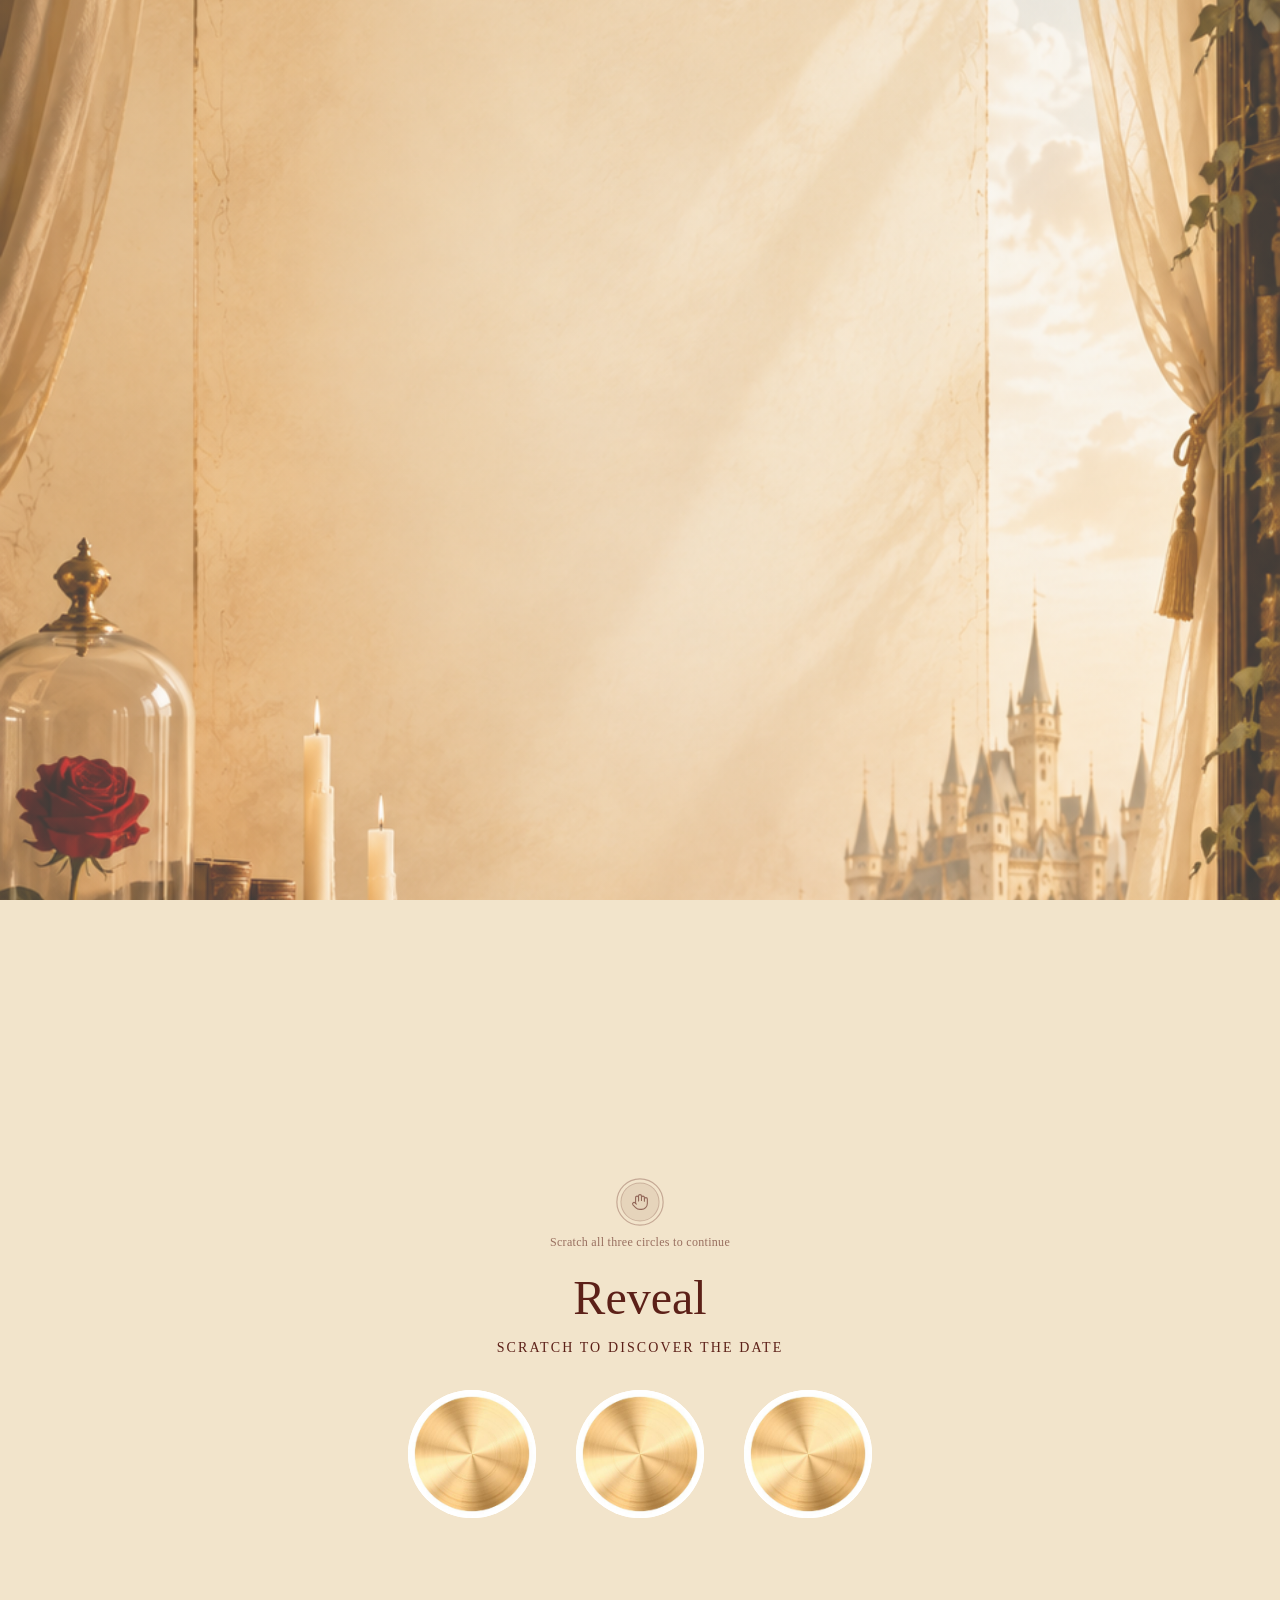
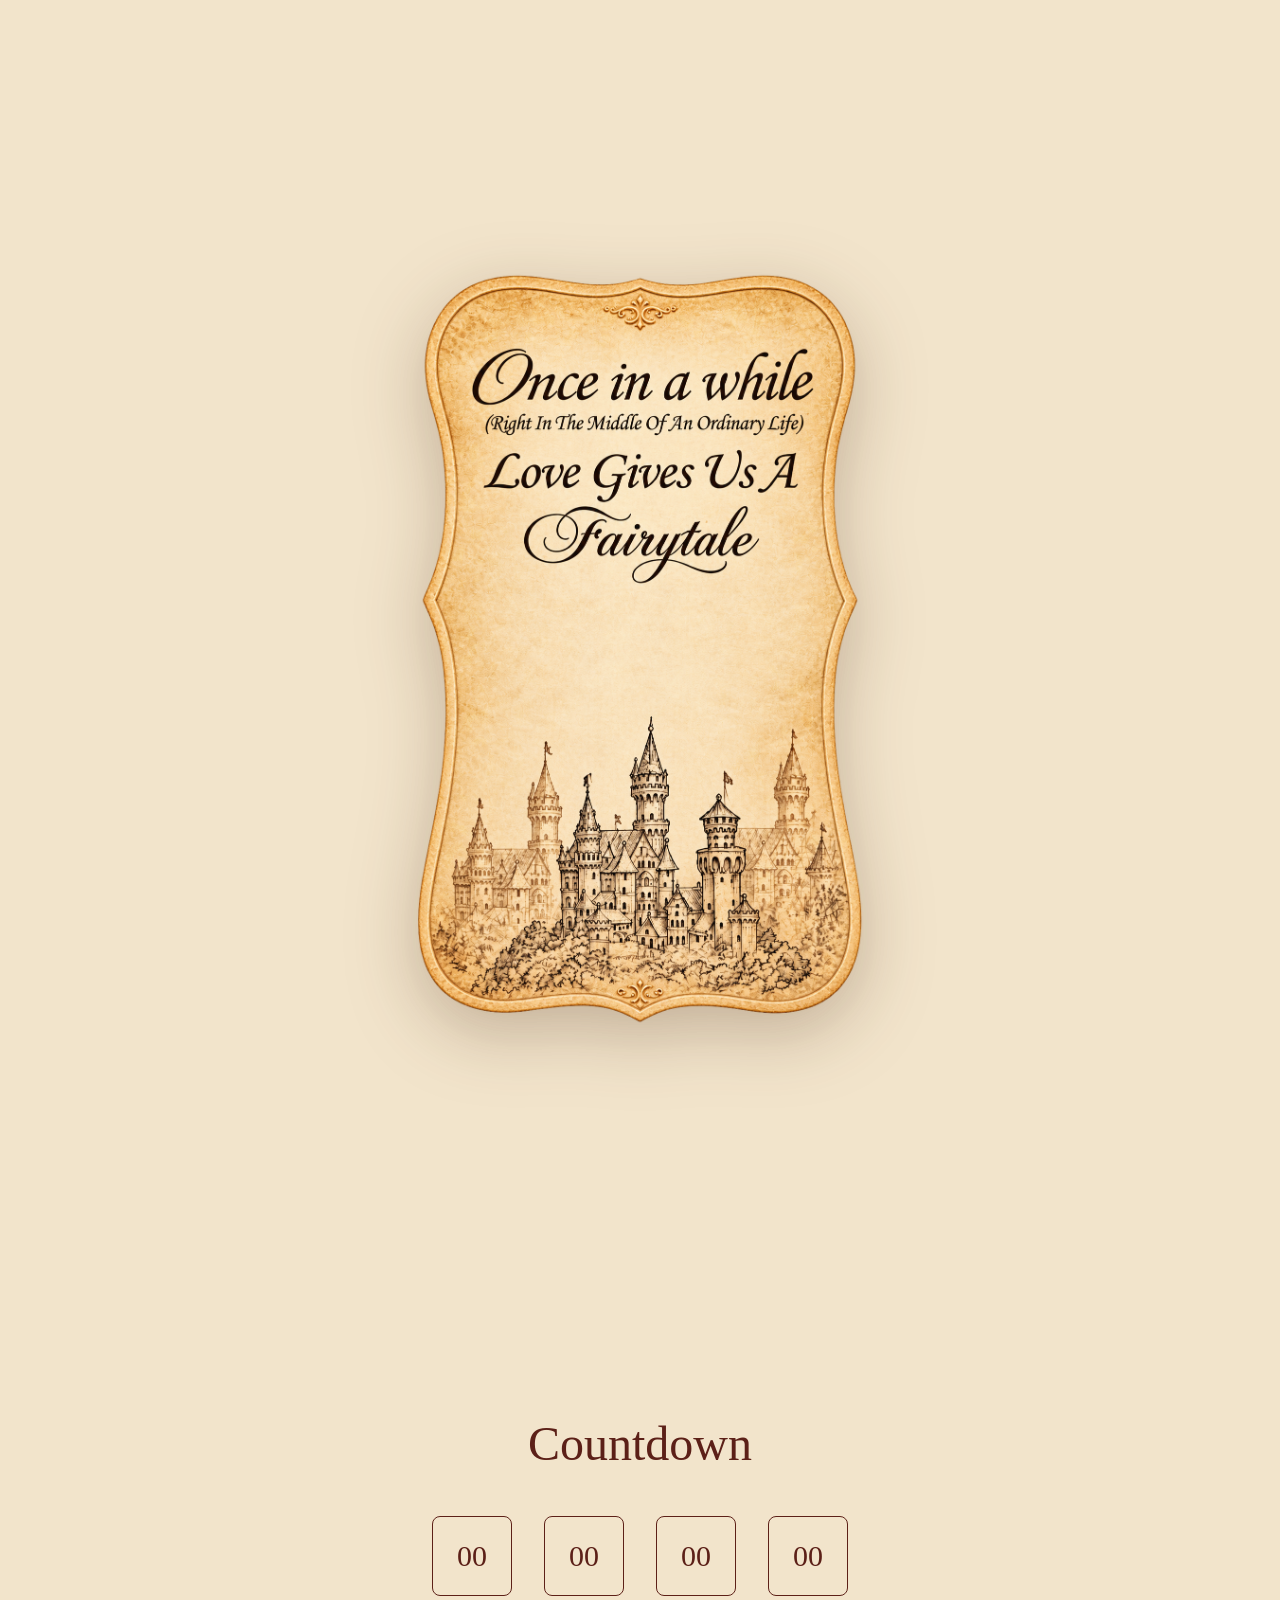
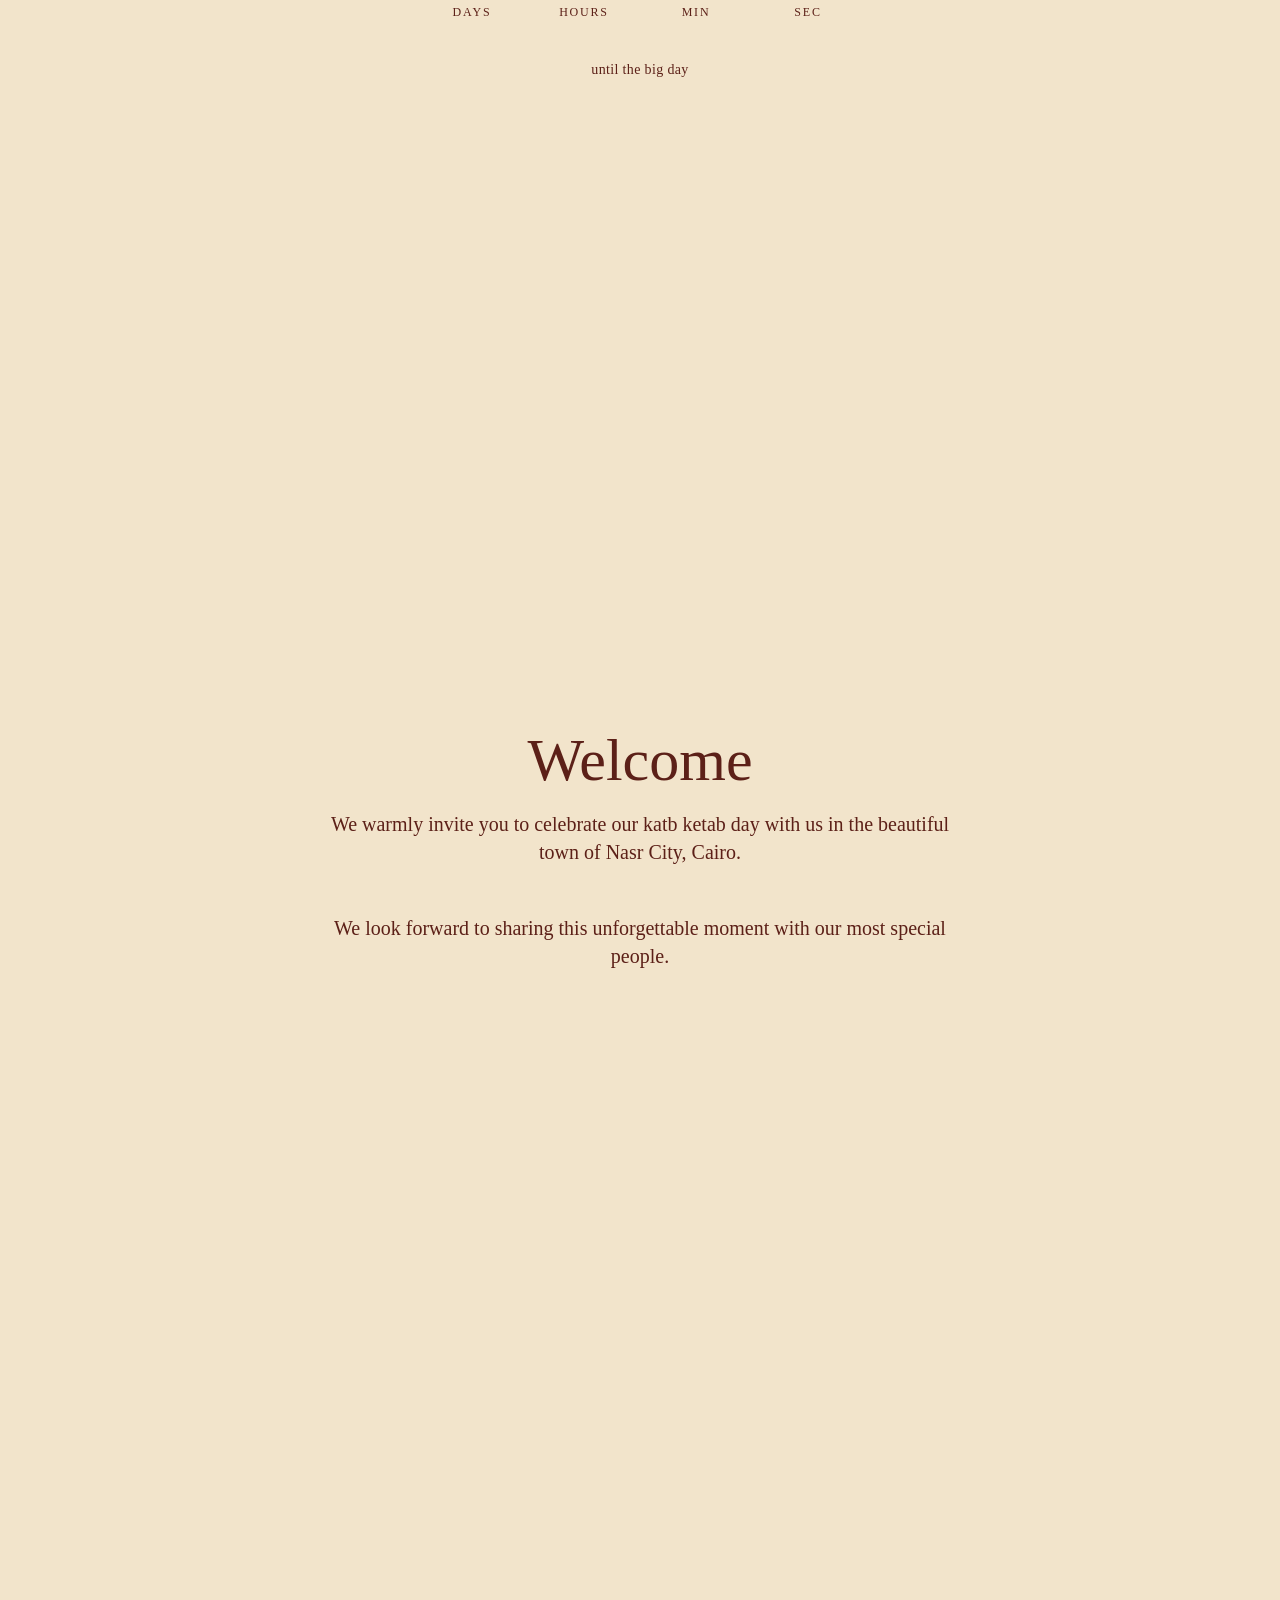
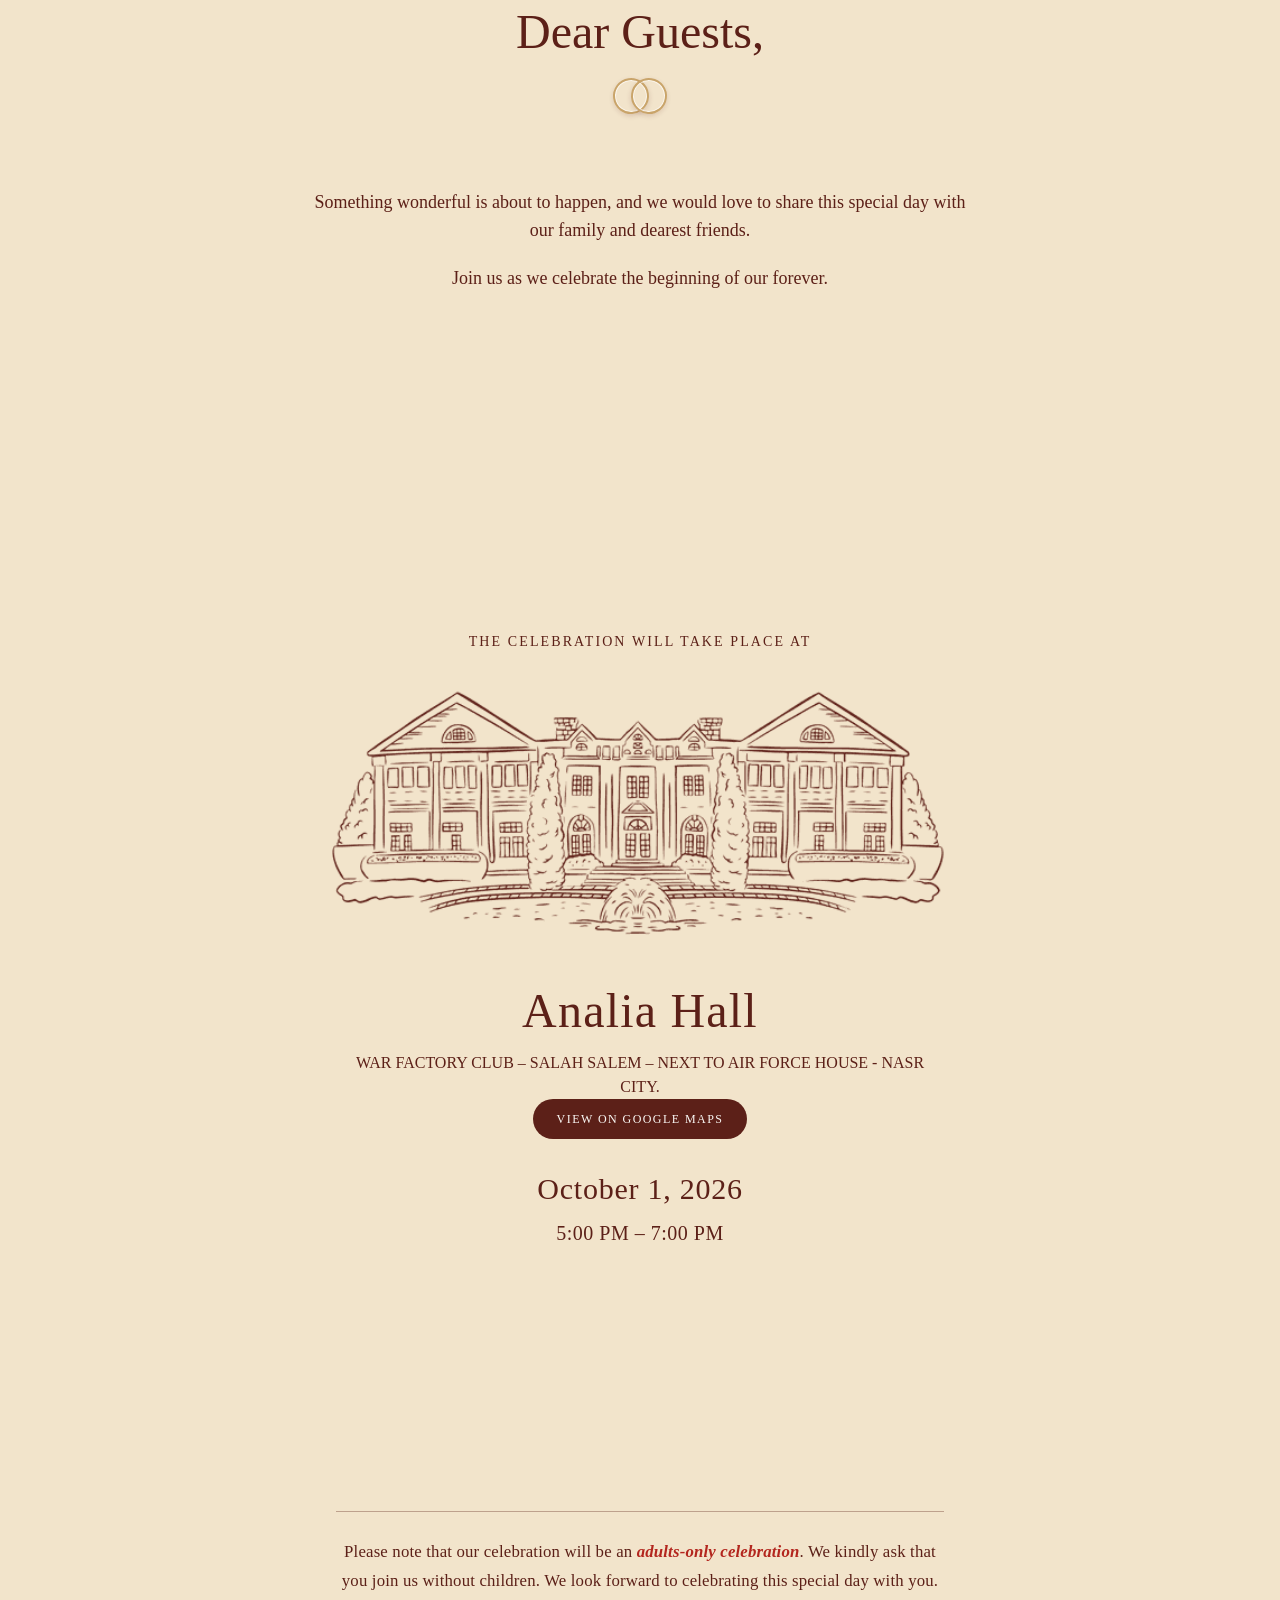
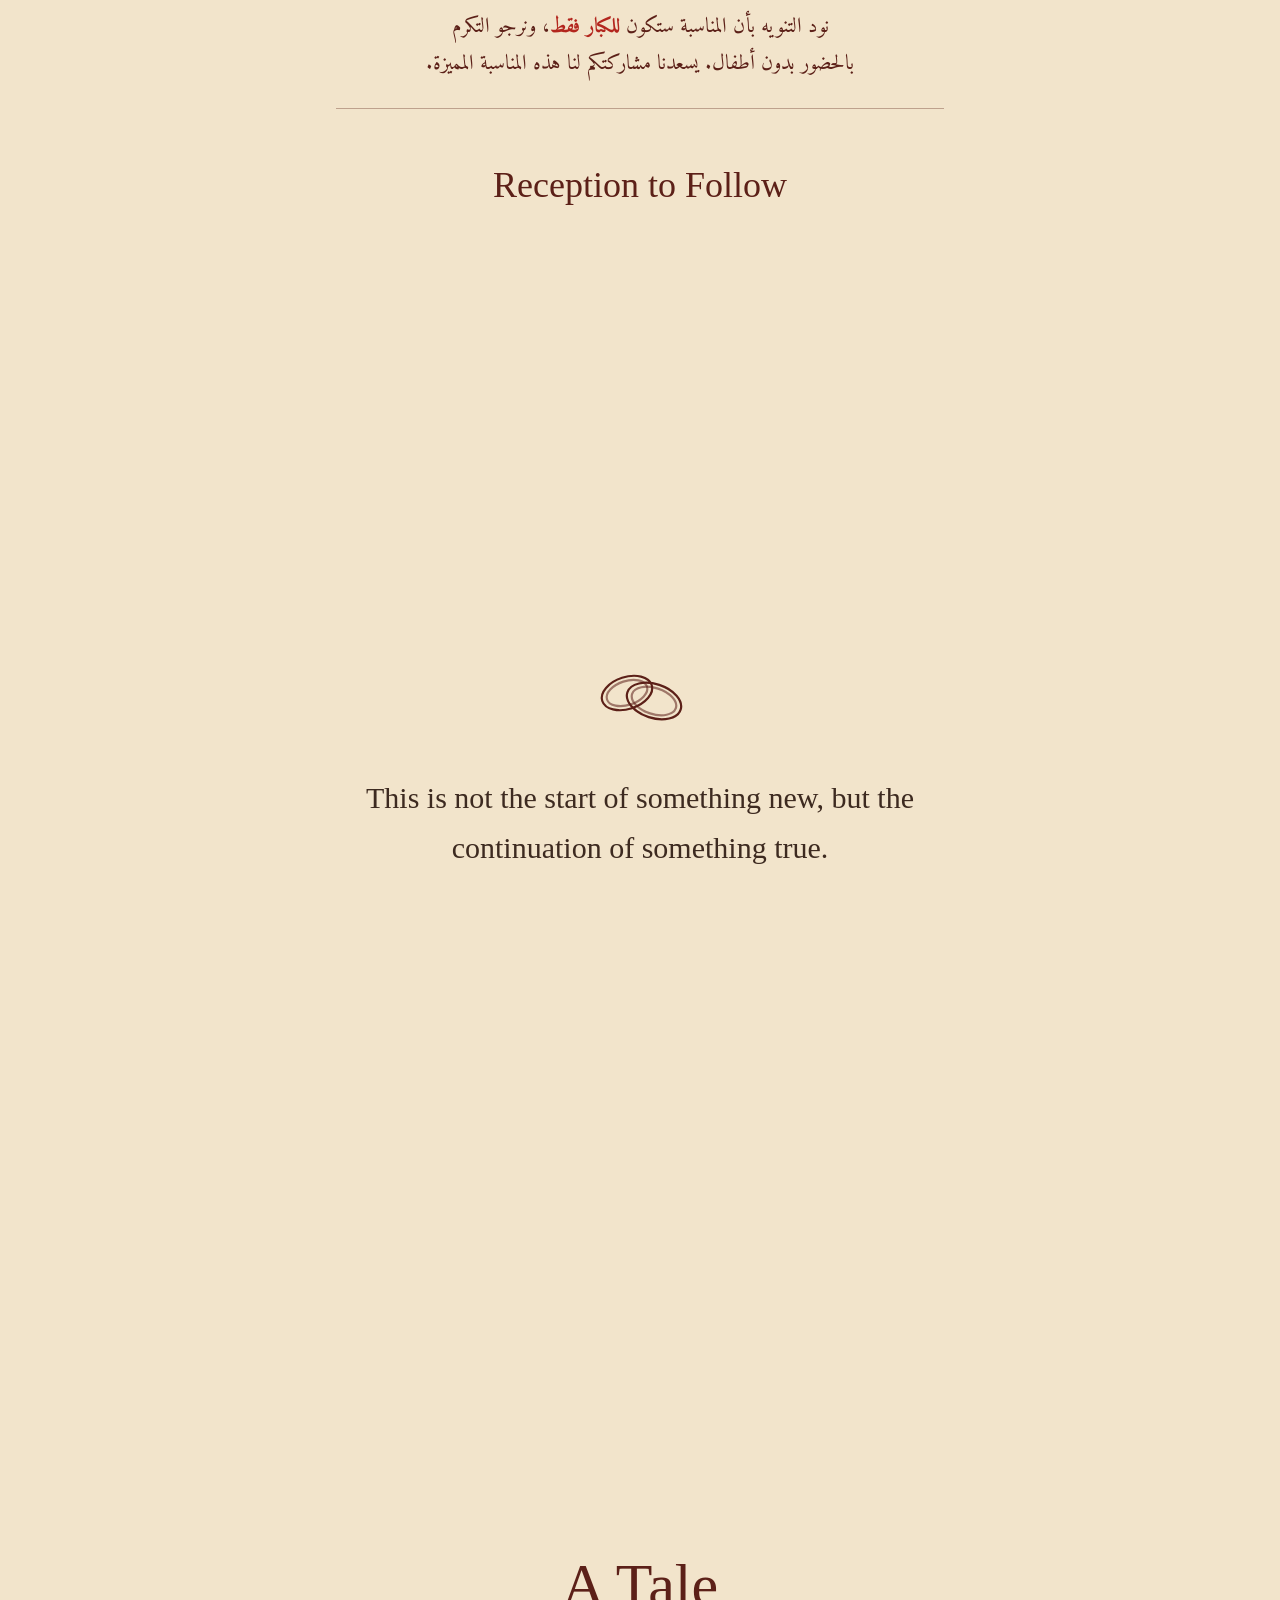
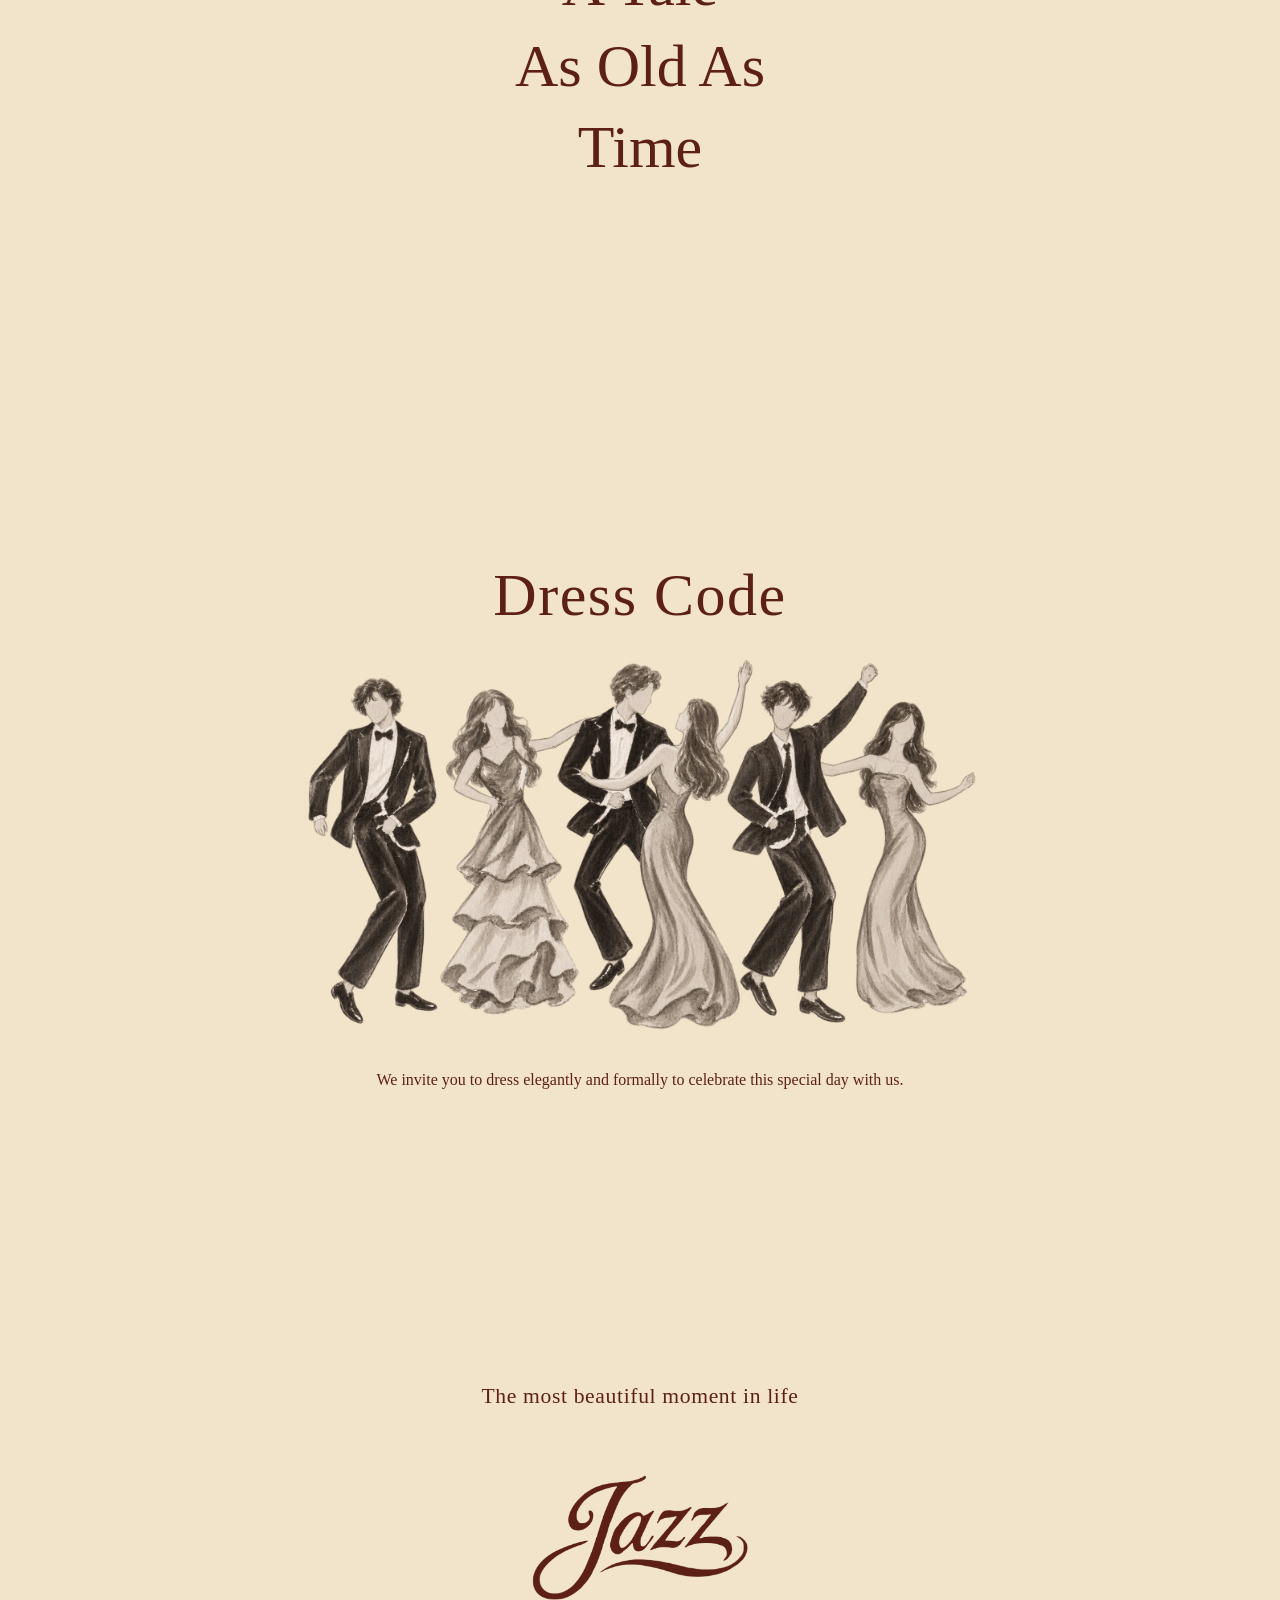
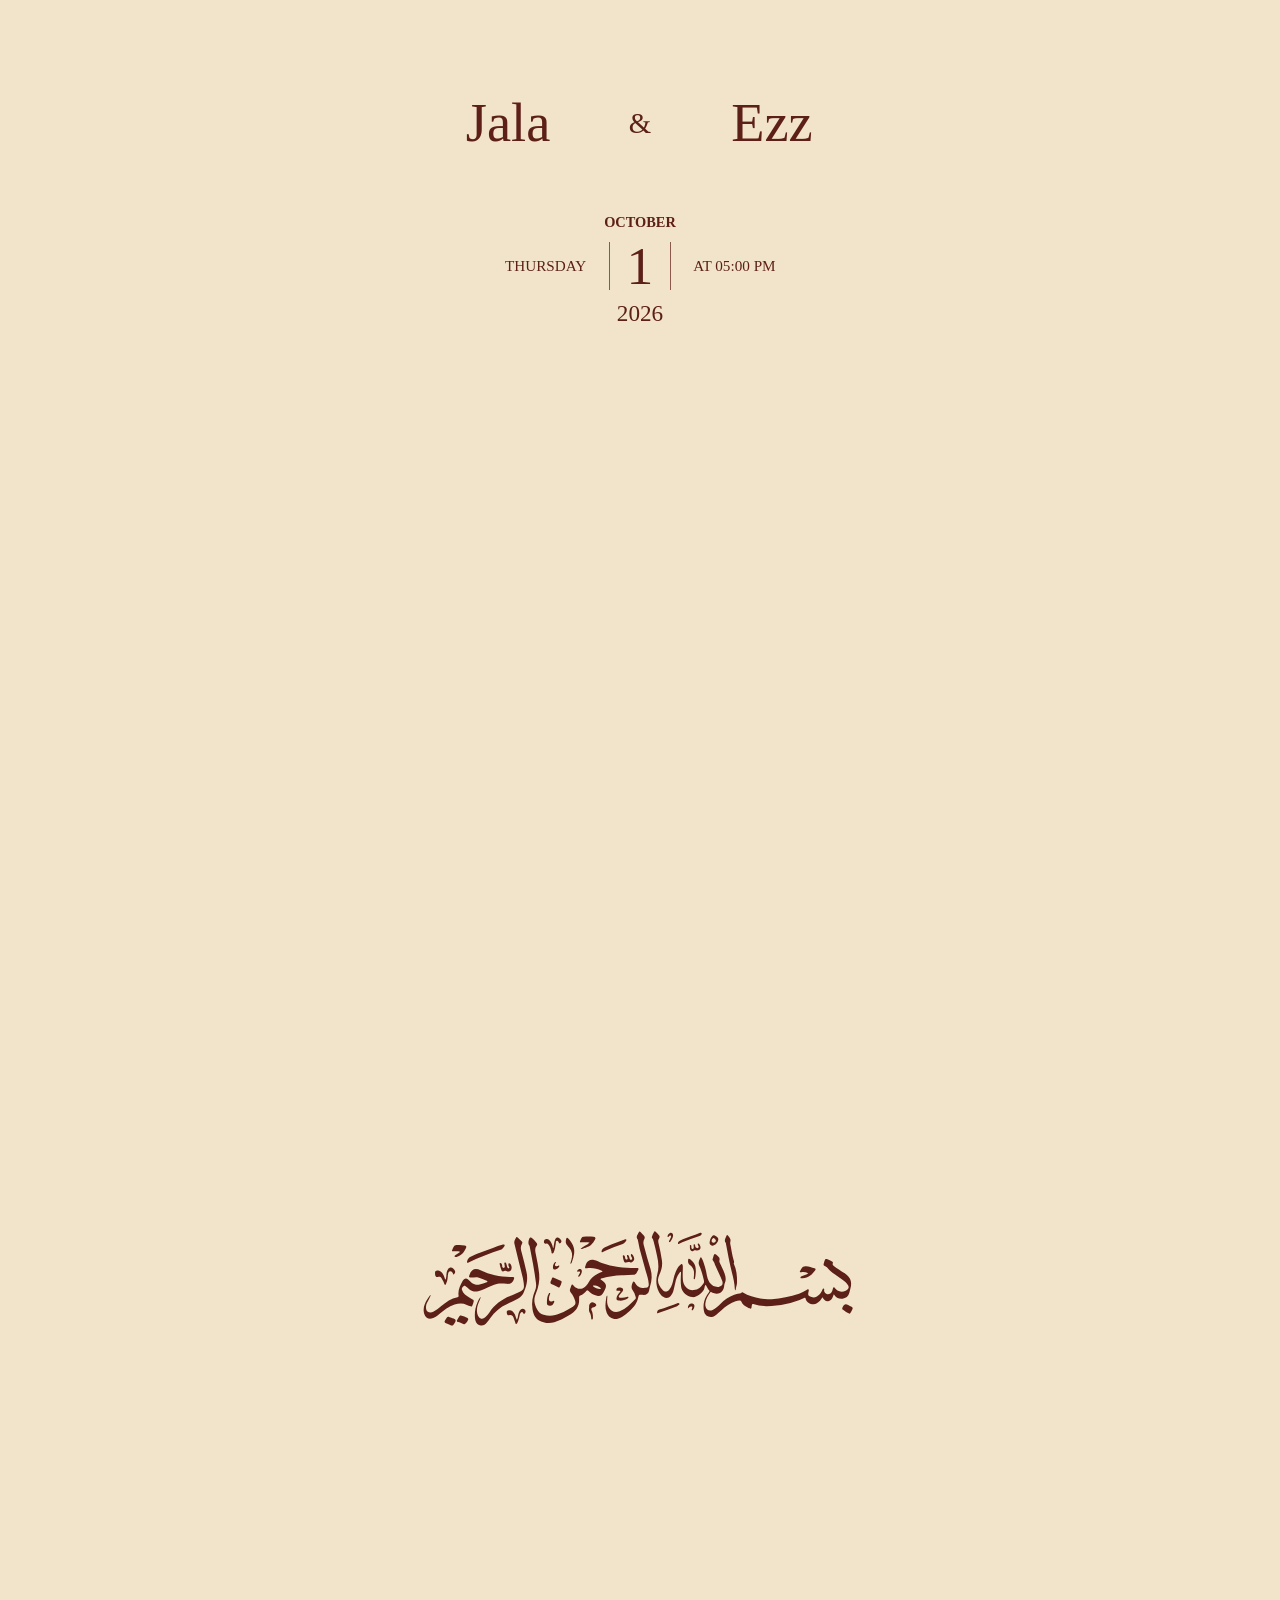
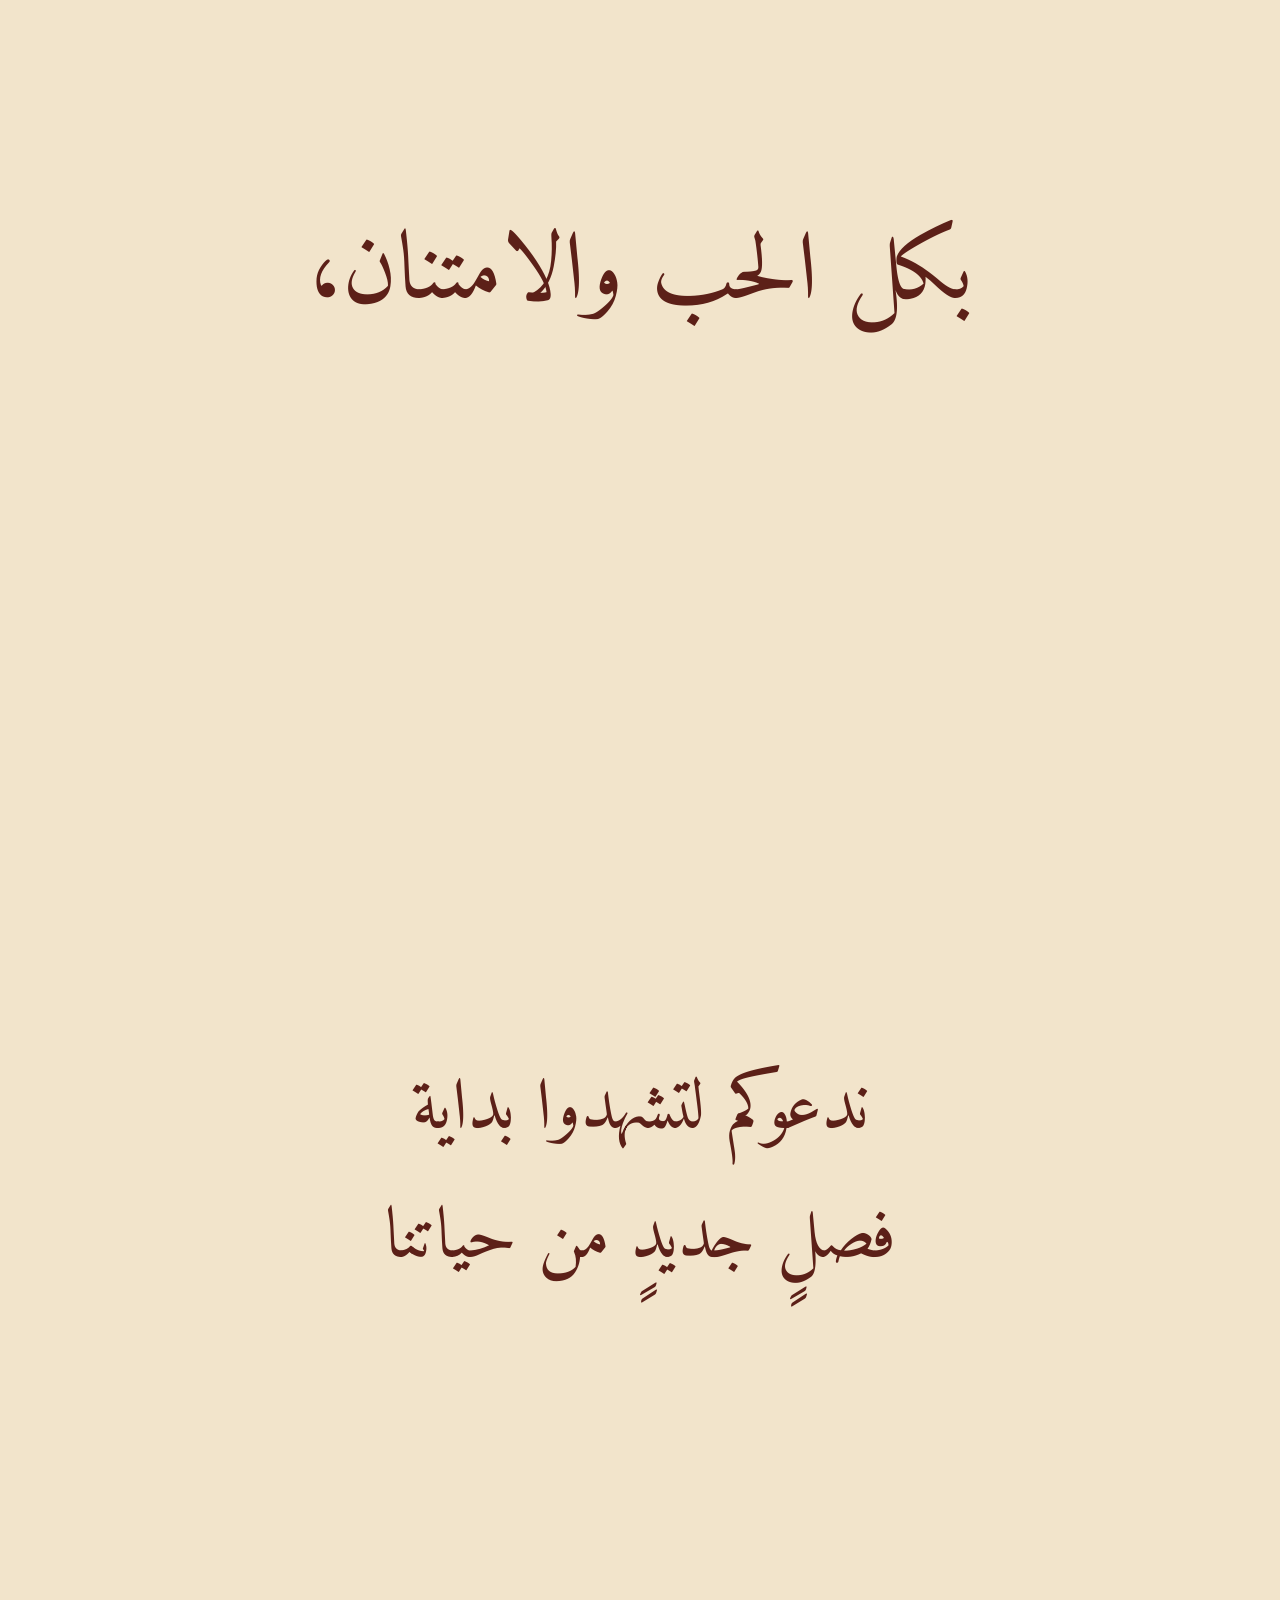
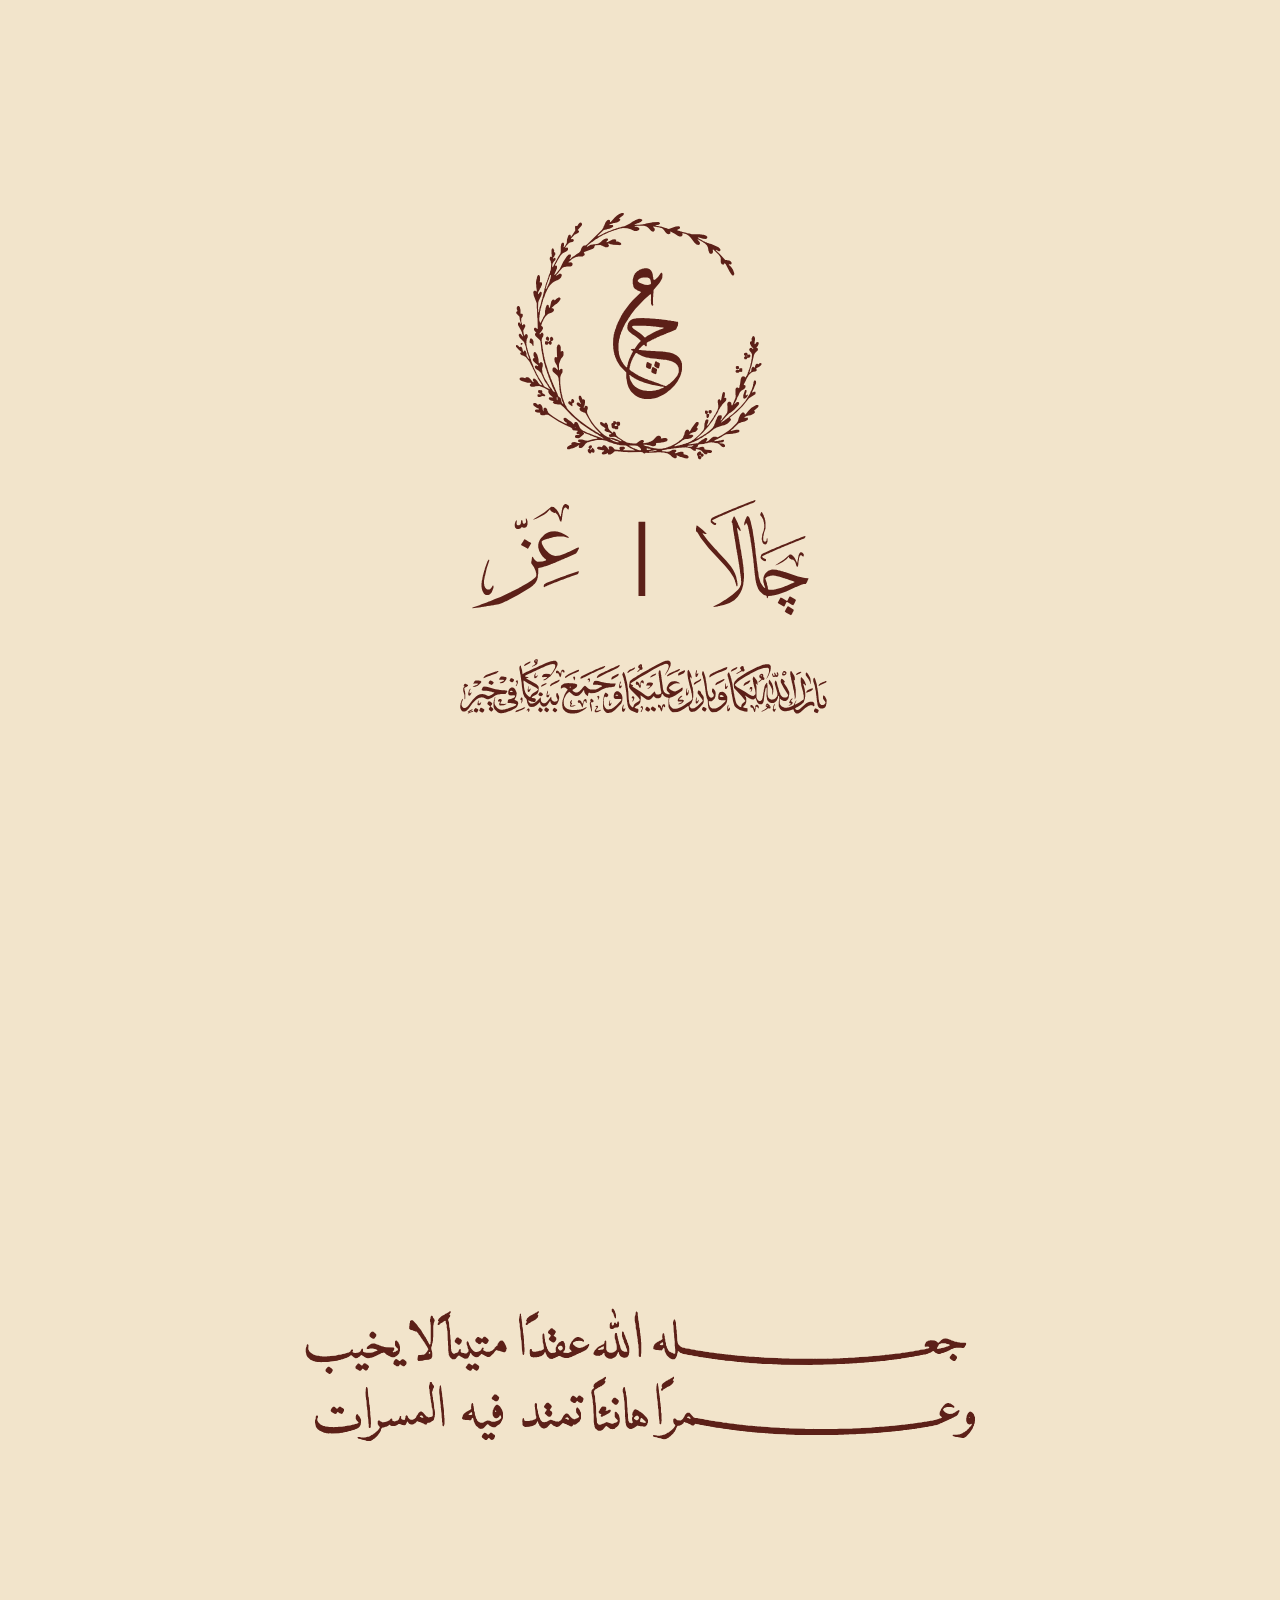
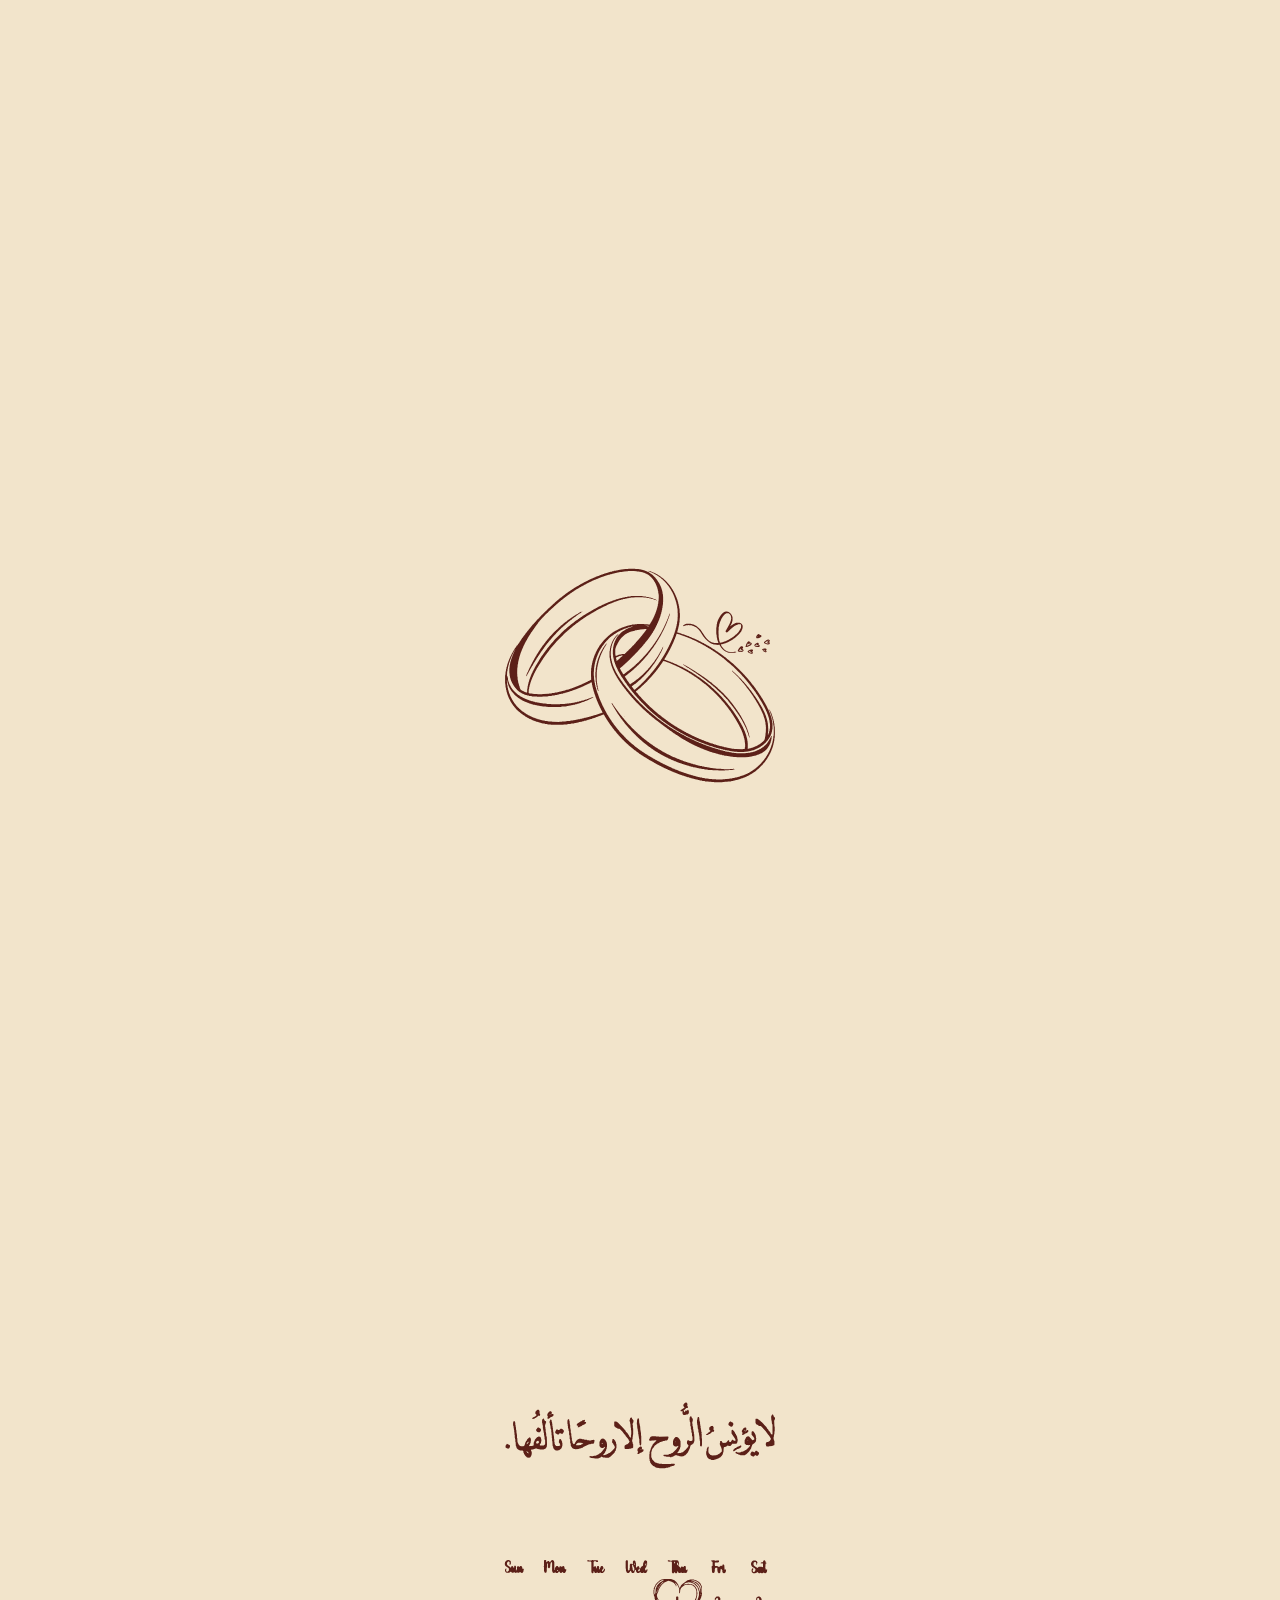
==== commit b834ce1b: "Replace website music" ====
--- a/index.html
+++ b/index.html
@@ -29,6 +29,6 @@
         window.history.replaceState(null, '', window.location.pathname.replace('/index.html', '/'));
       }
     </script>
-    <script type="module" crossorigin src="js/index-BG6wElBo-v3.beautified.js?v=ezz-jala-arabic-pages-34"></script>
+    <script type="module" crossorigin src="js/index-BG6wElBo-v3.beautified.js?v=ezz-jala-arabic-pages-35"></script>
 </body>
 </html>
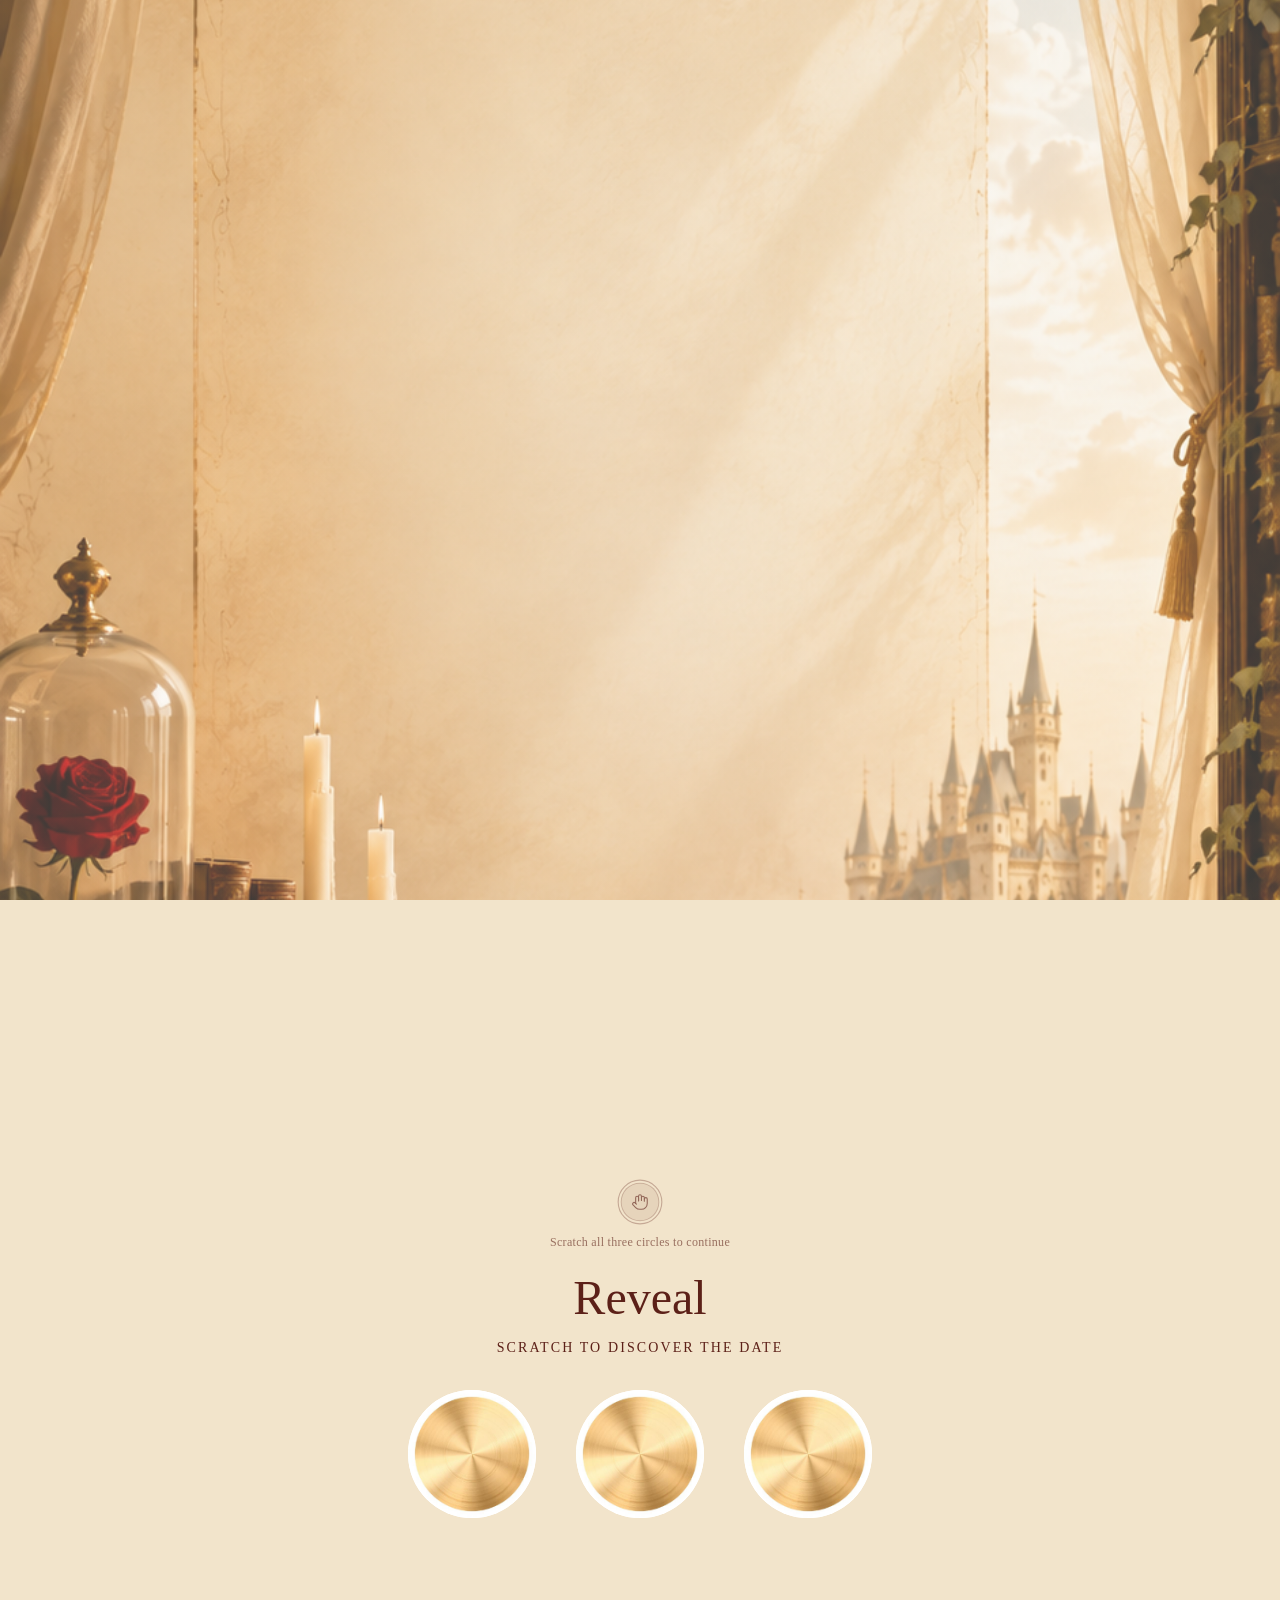
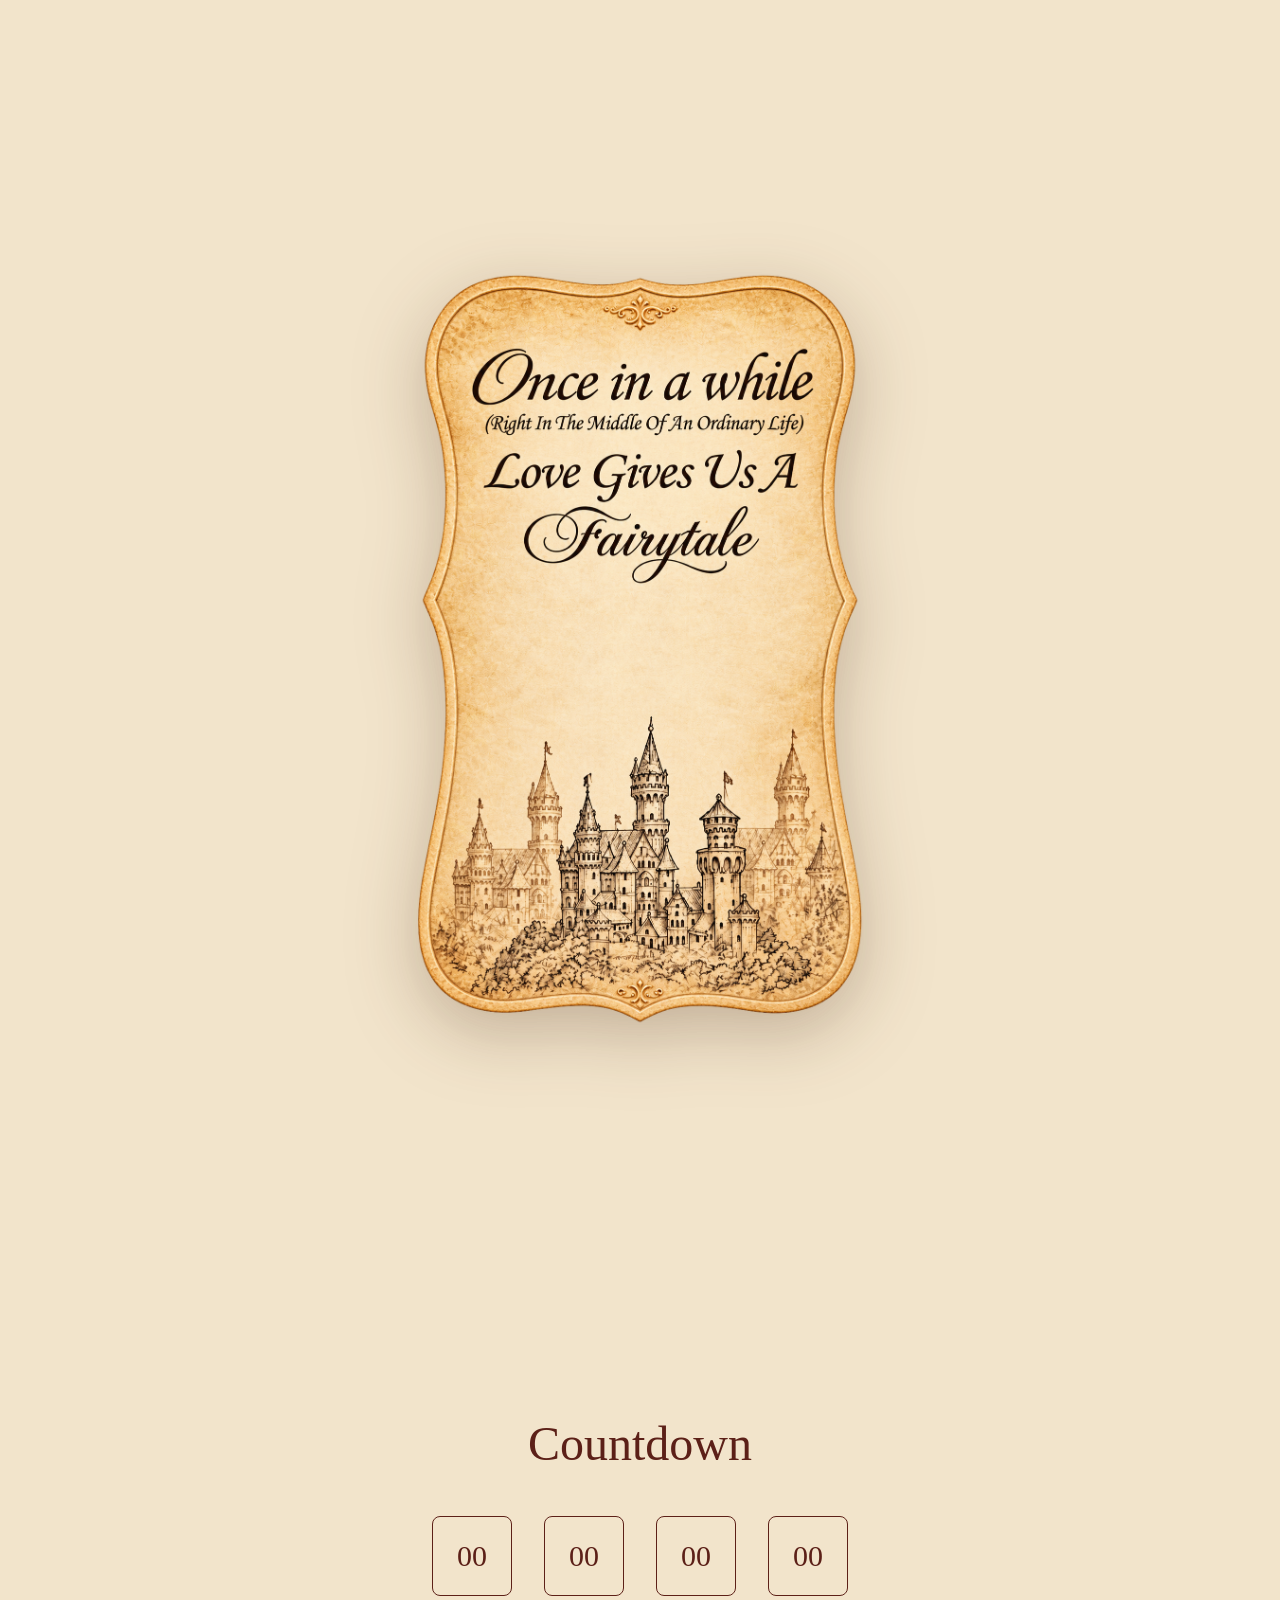
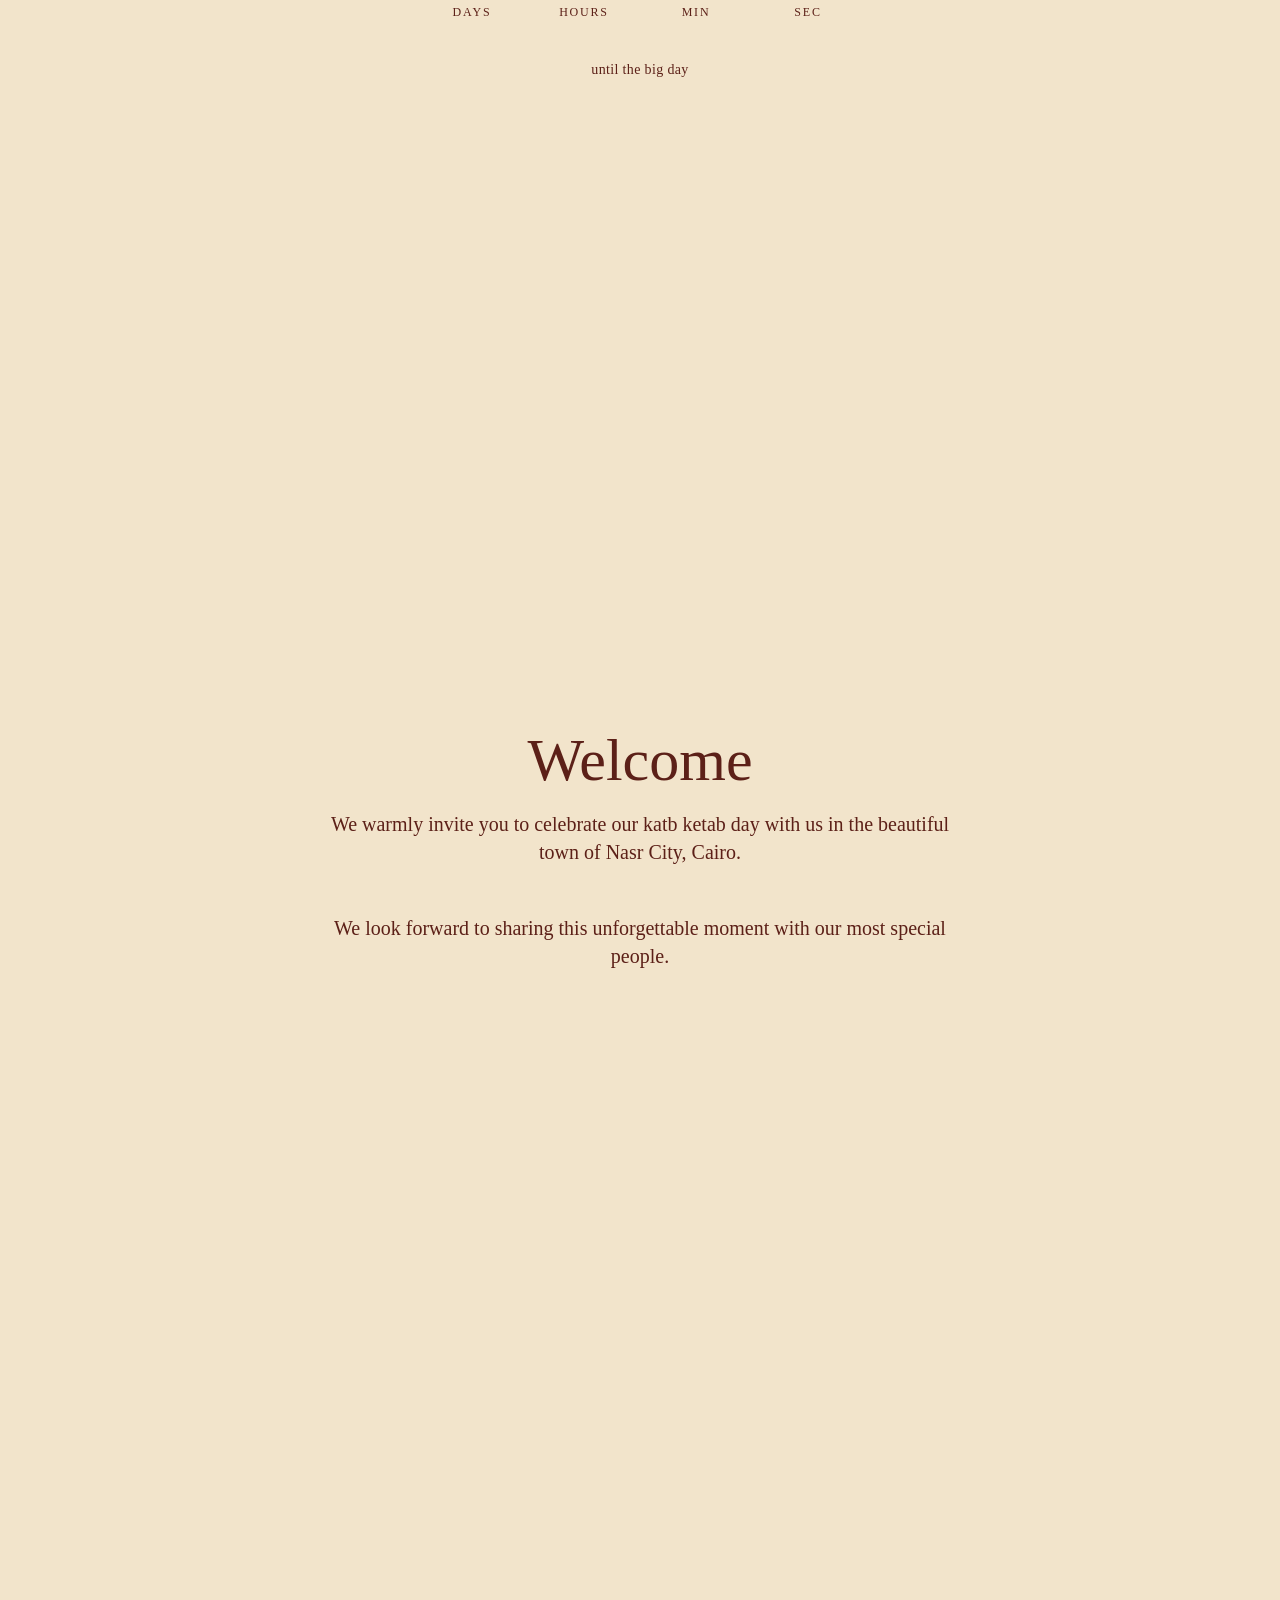
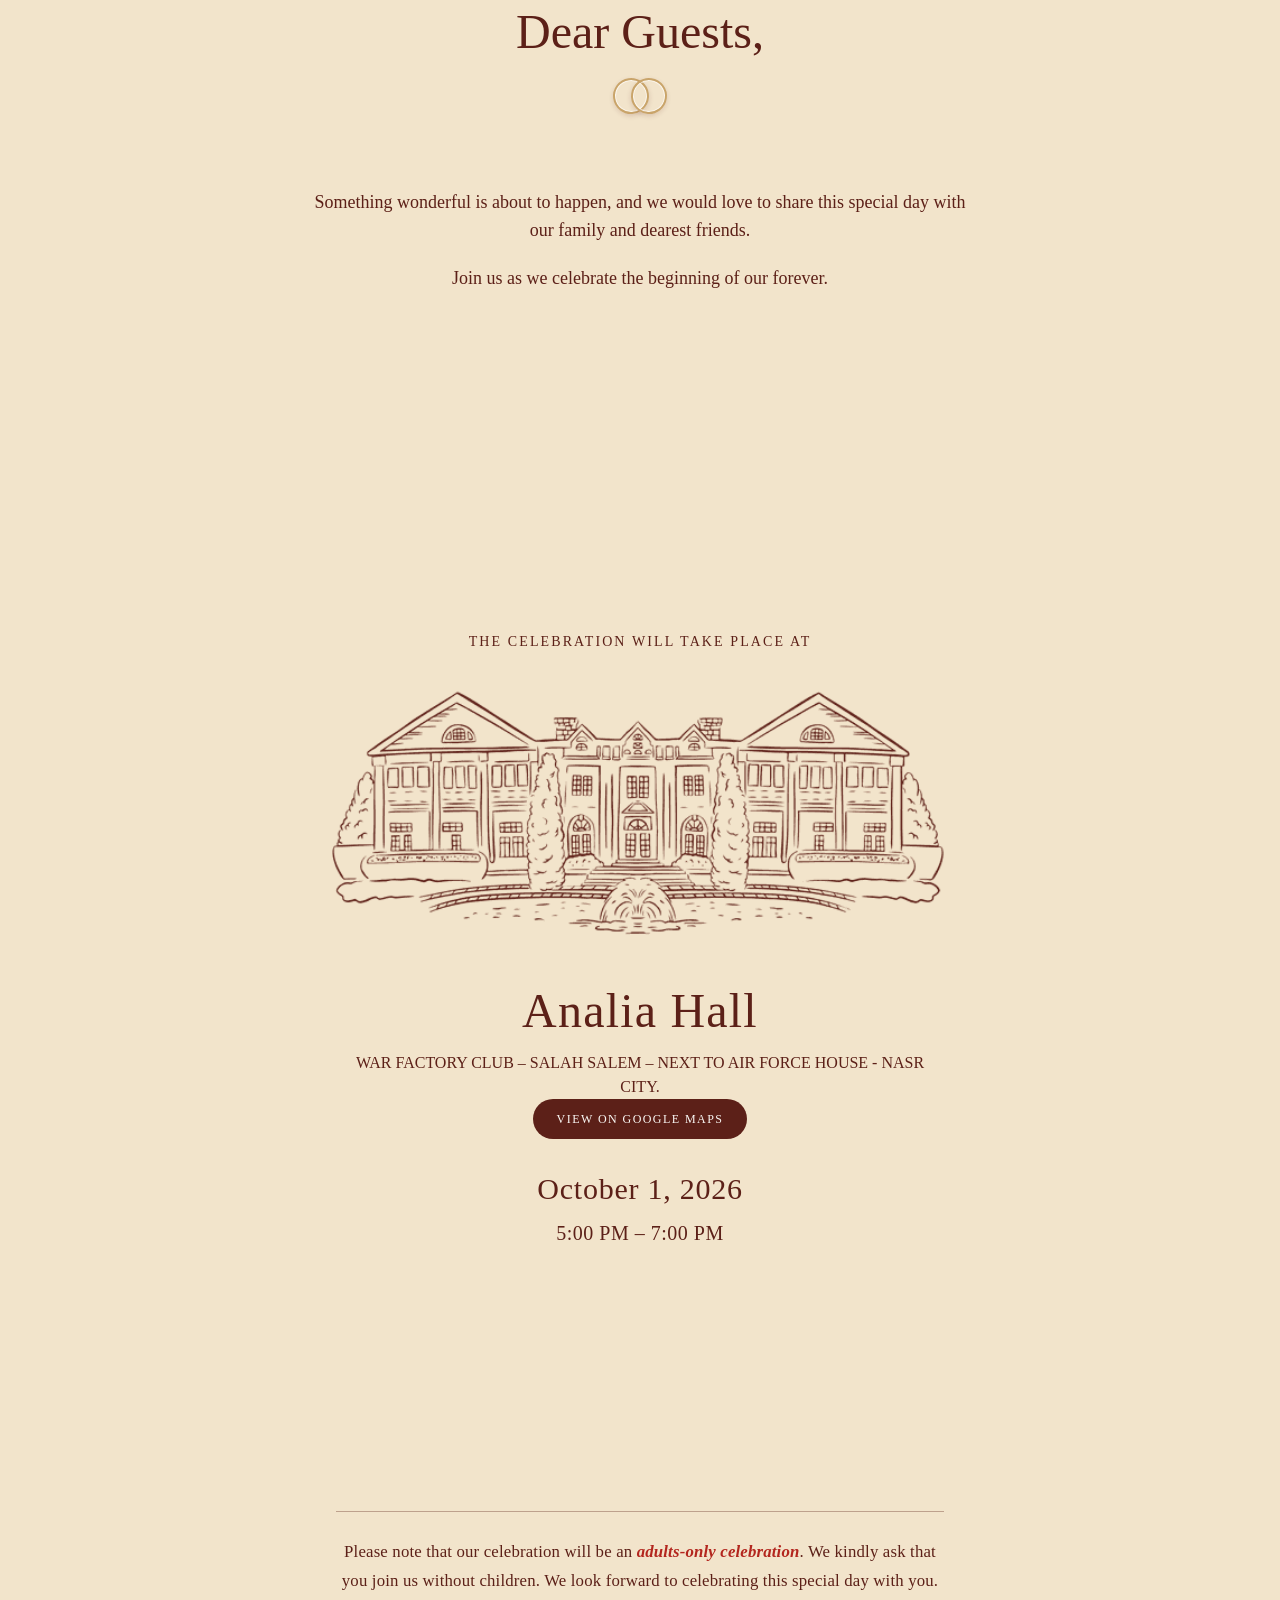
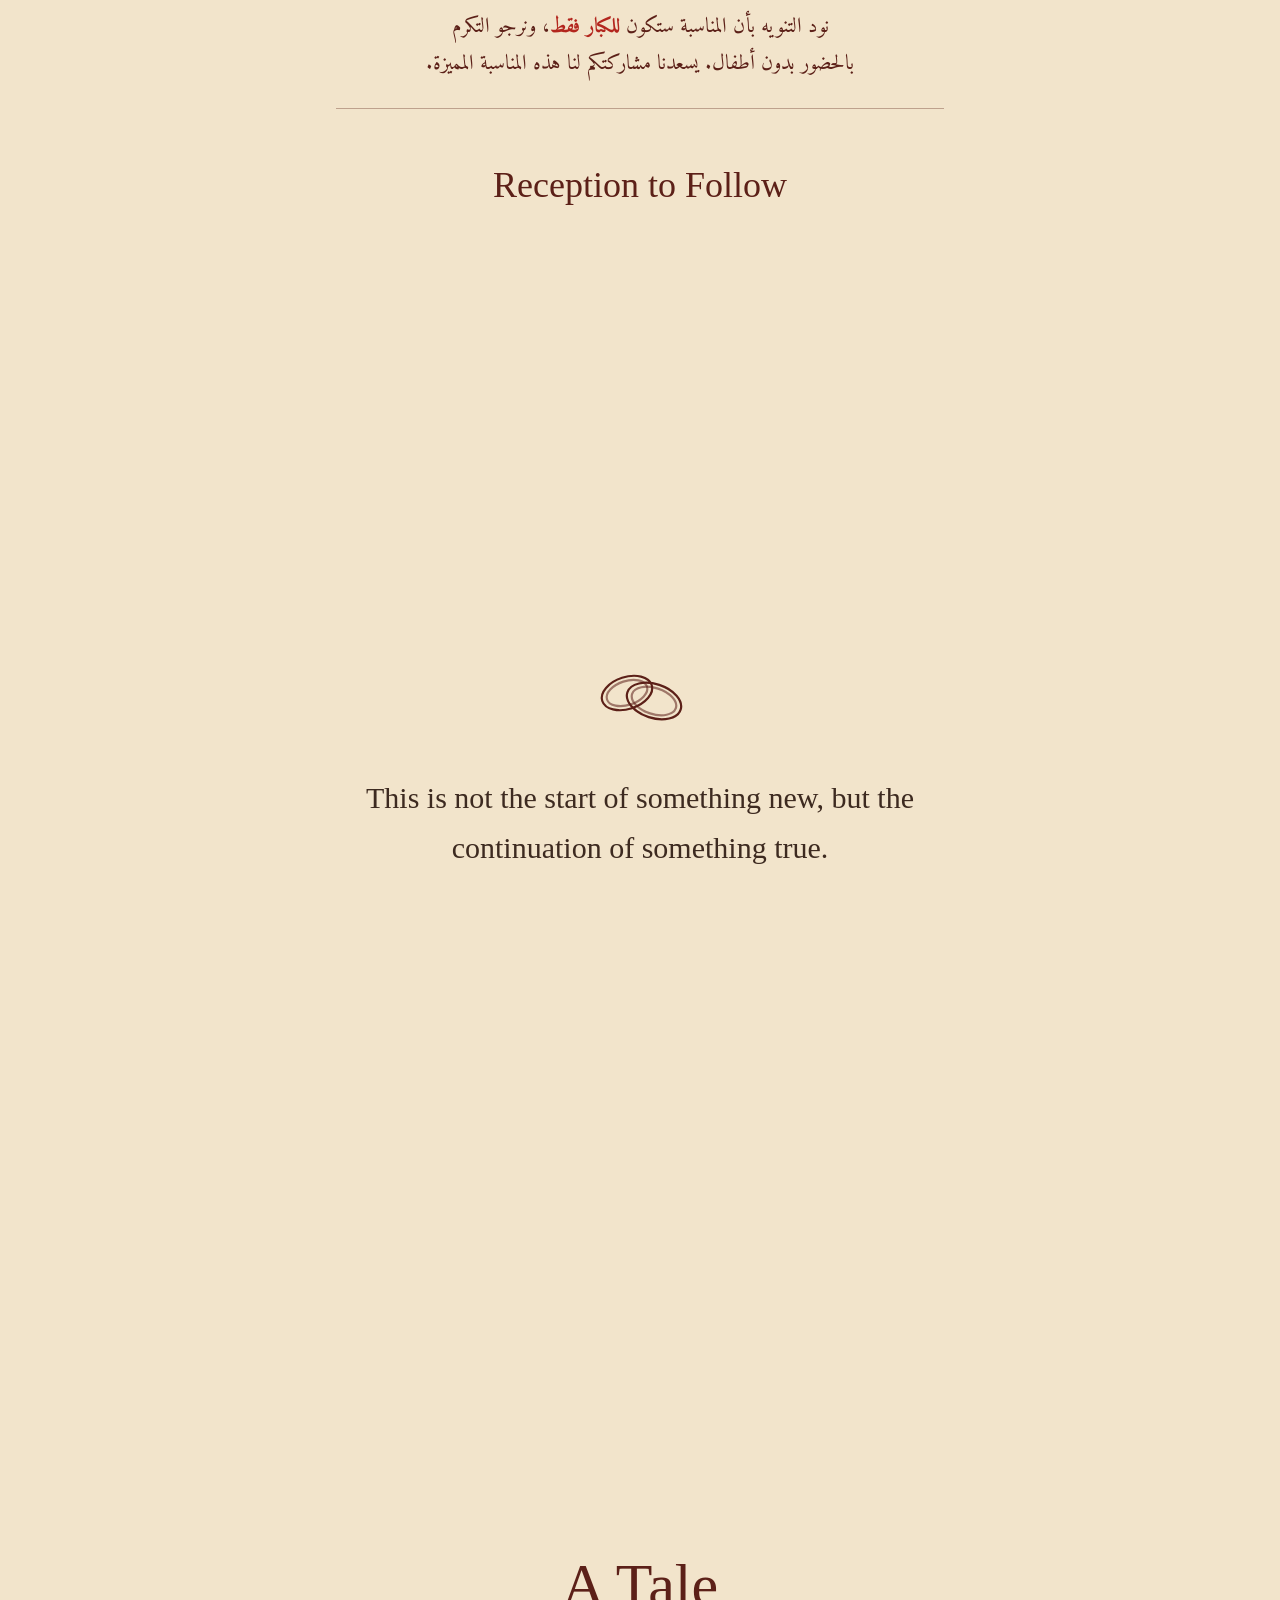
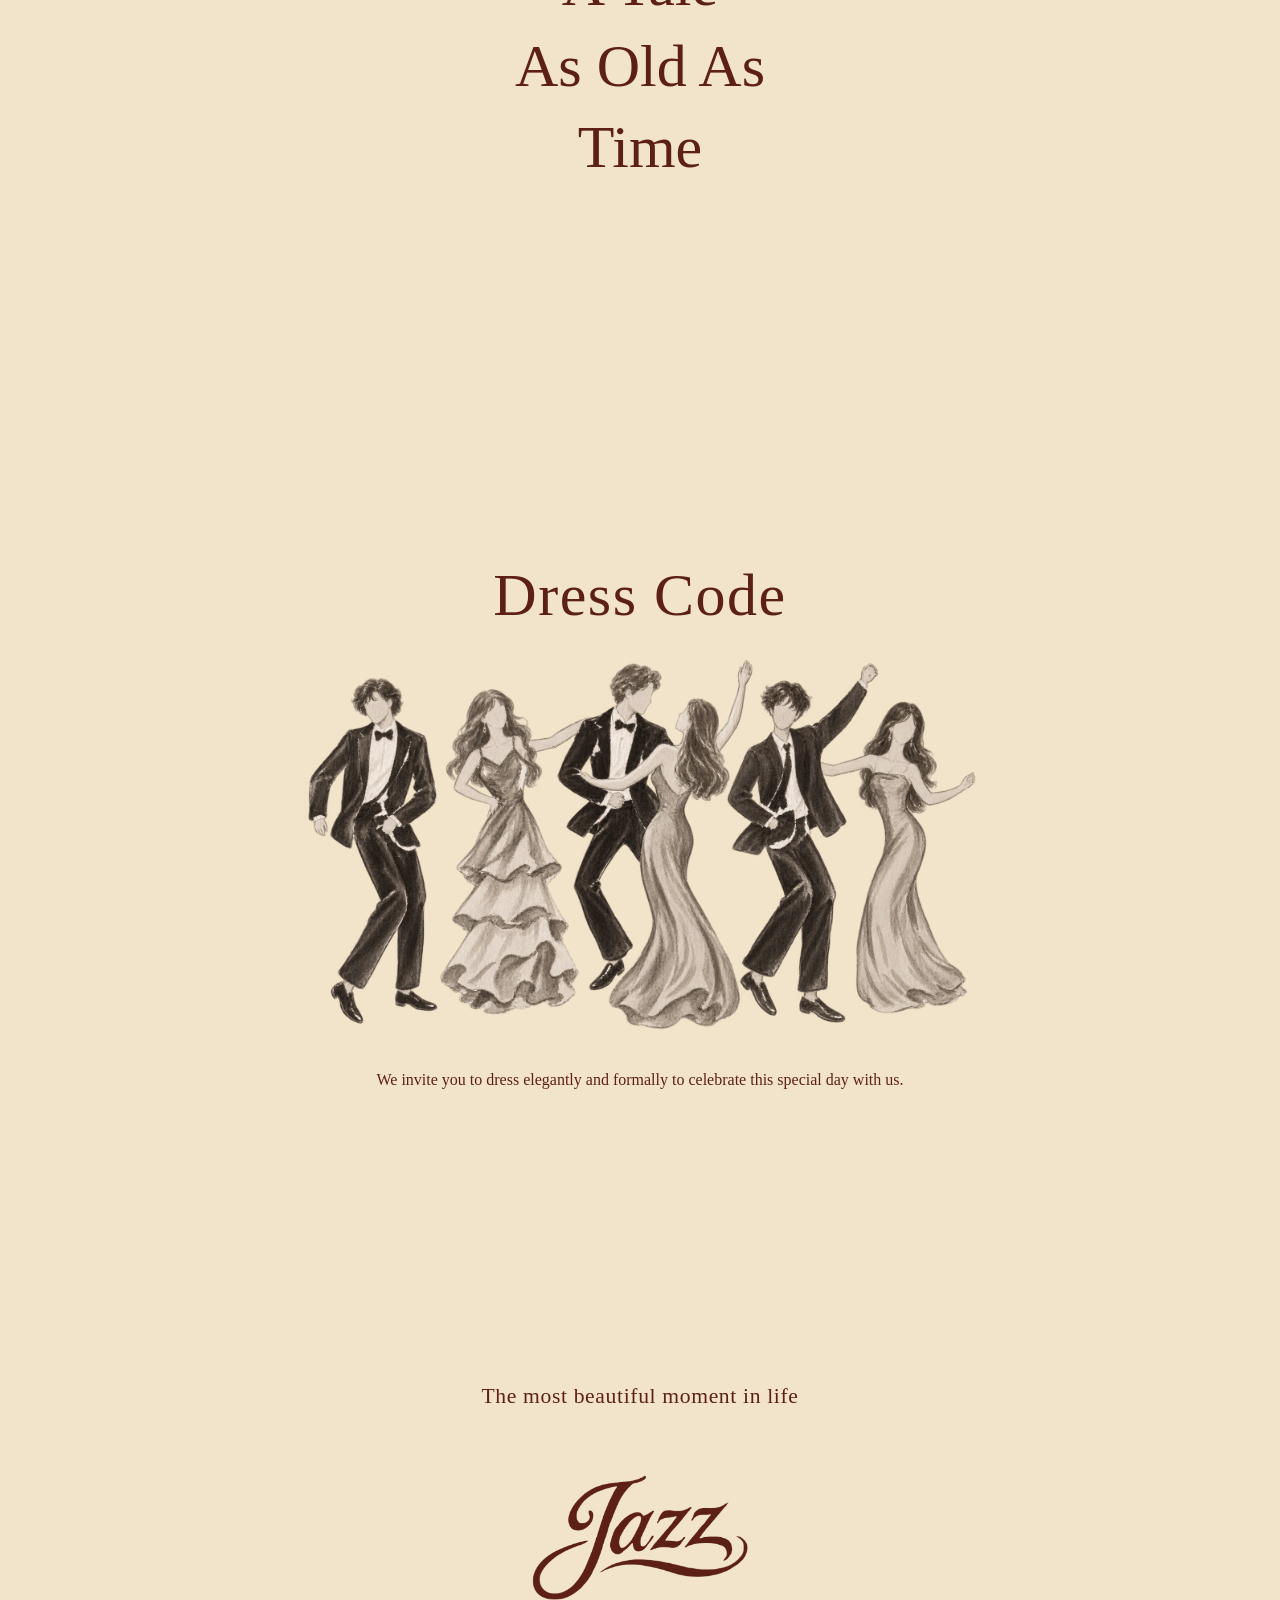
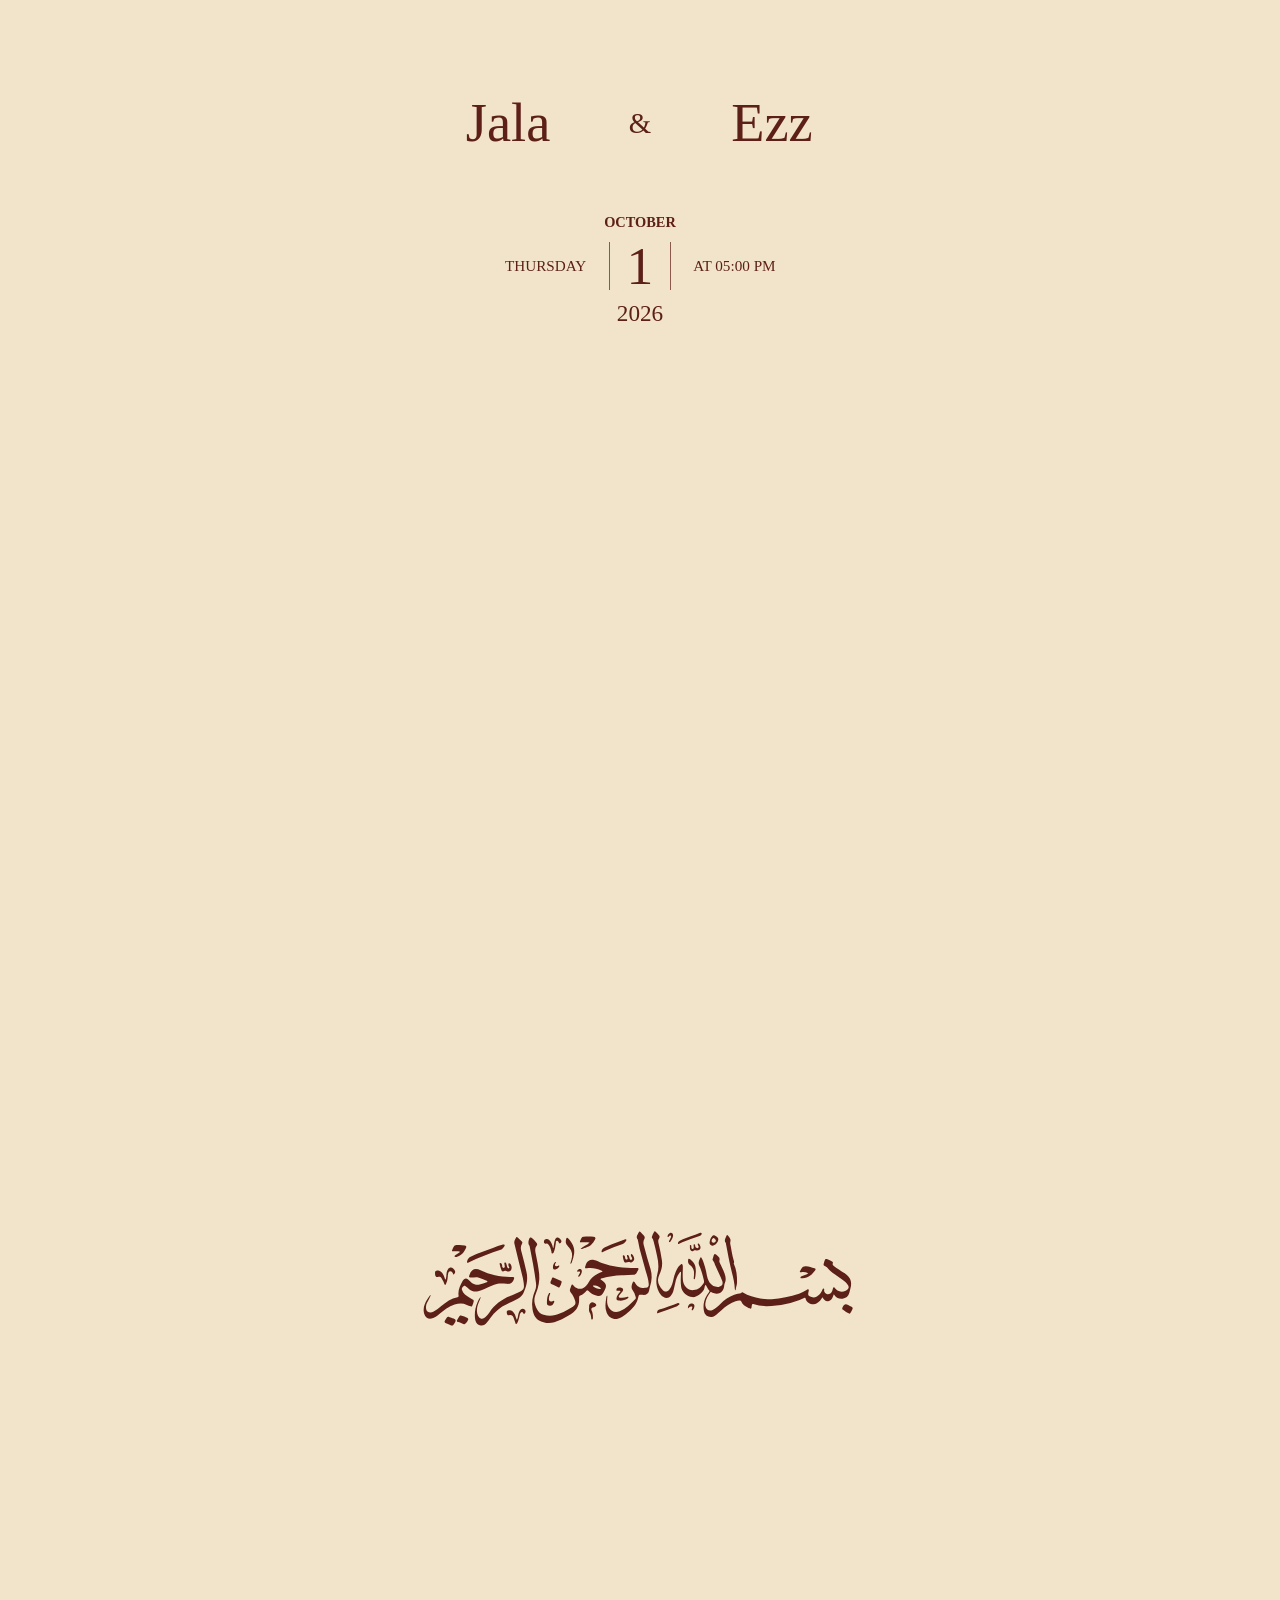
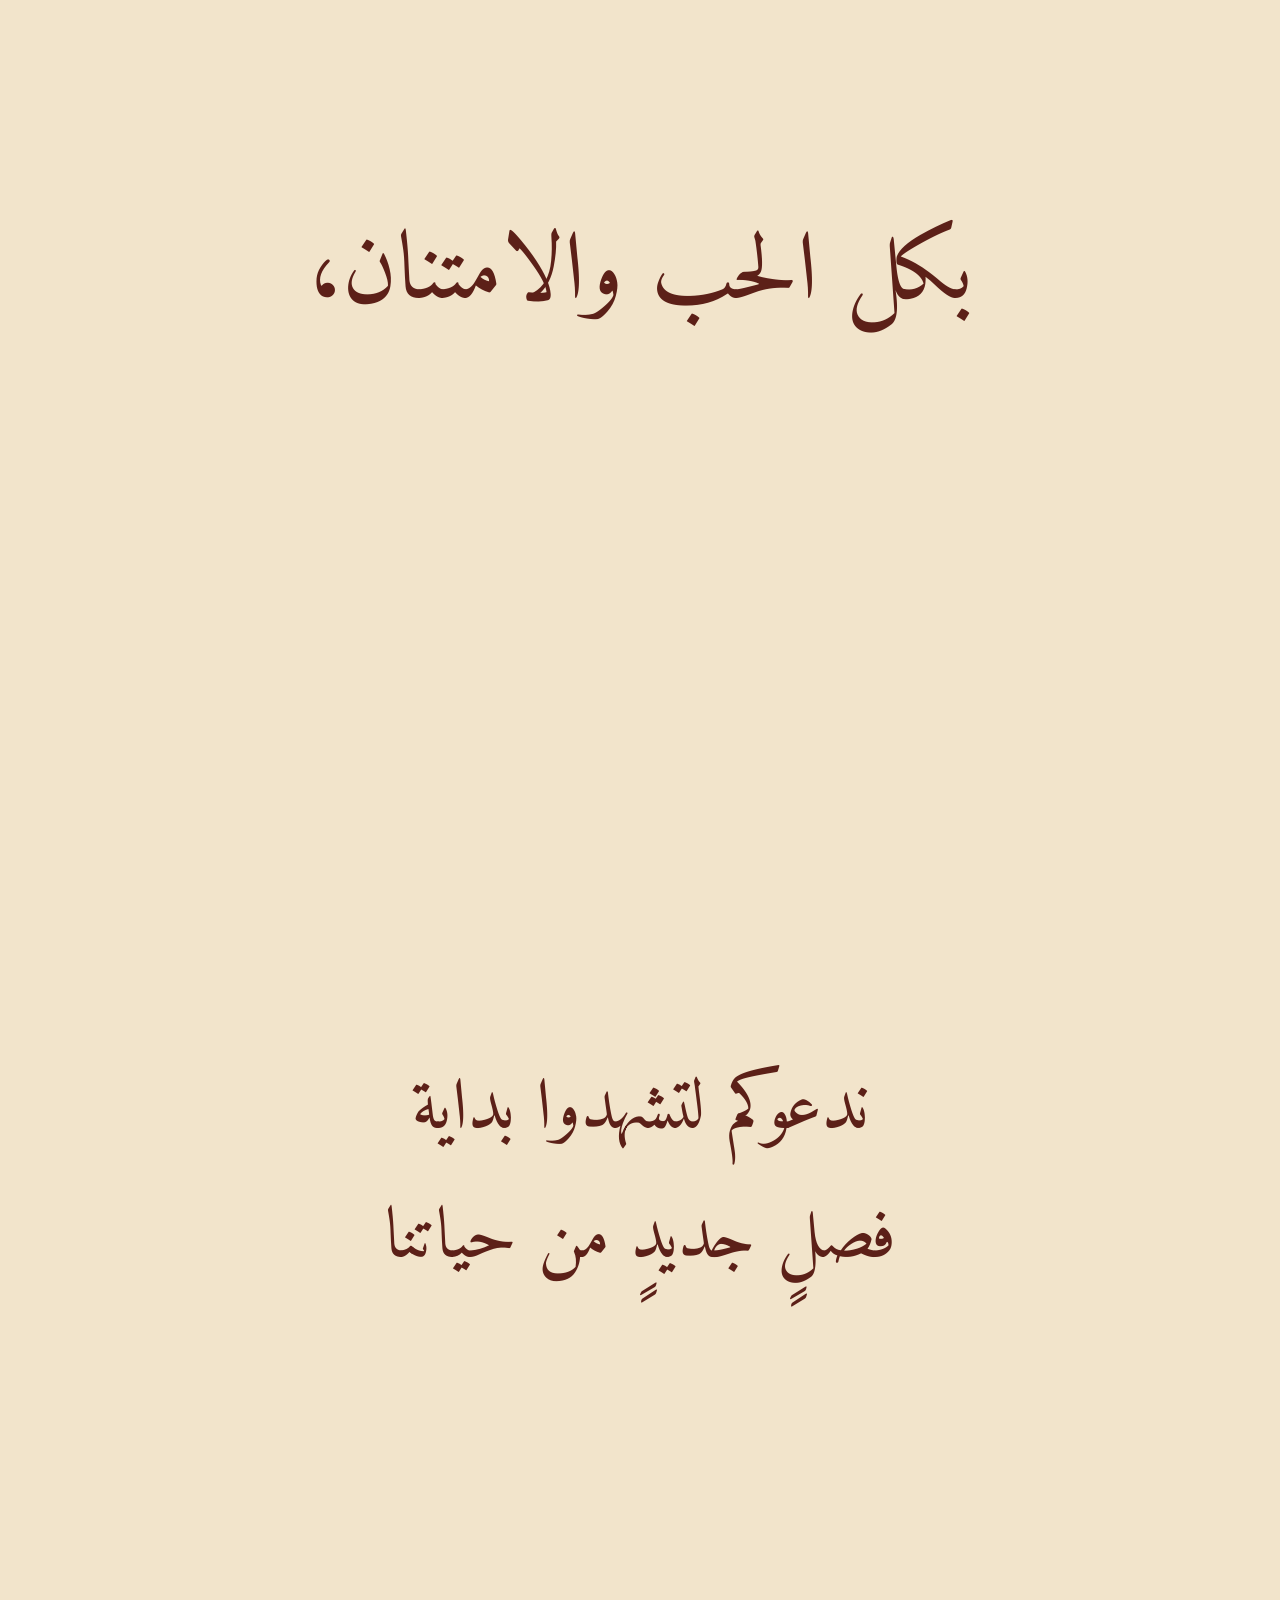
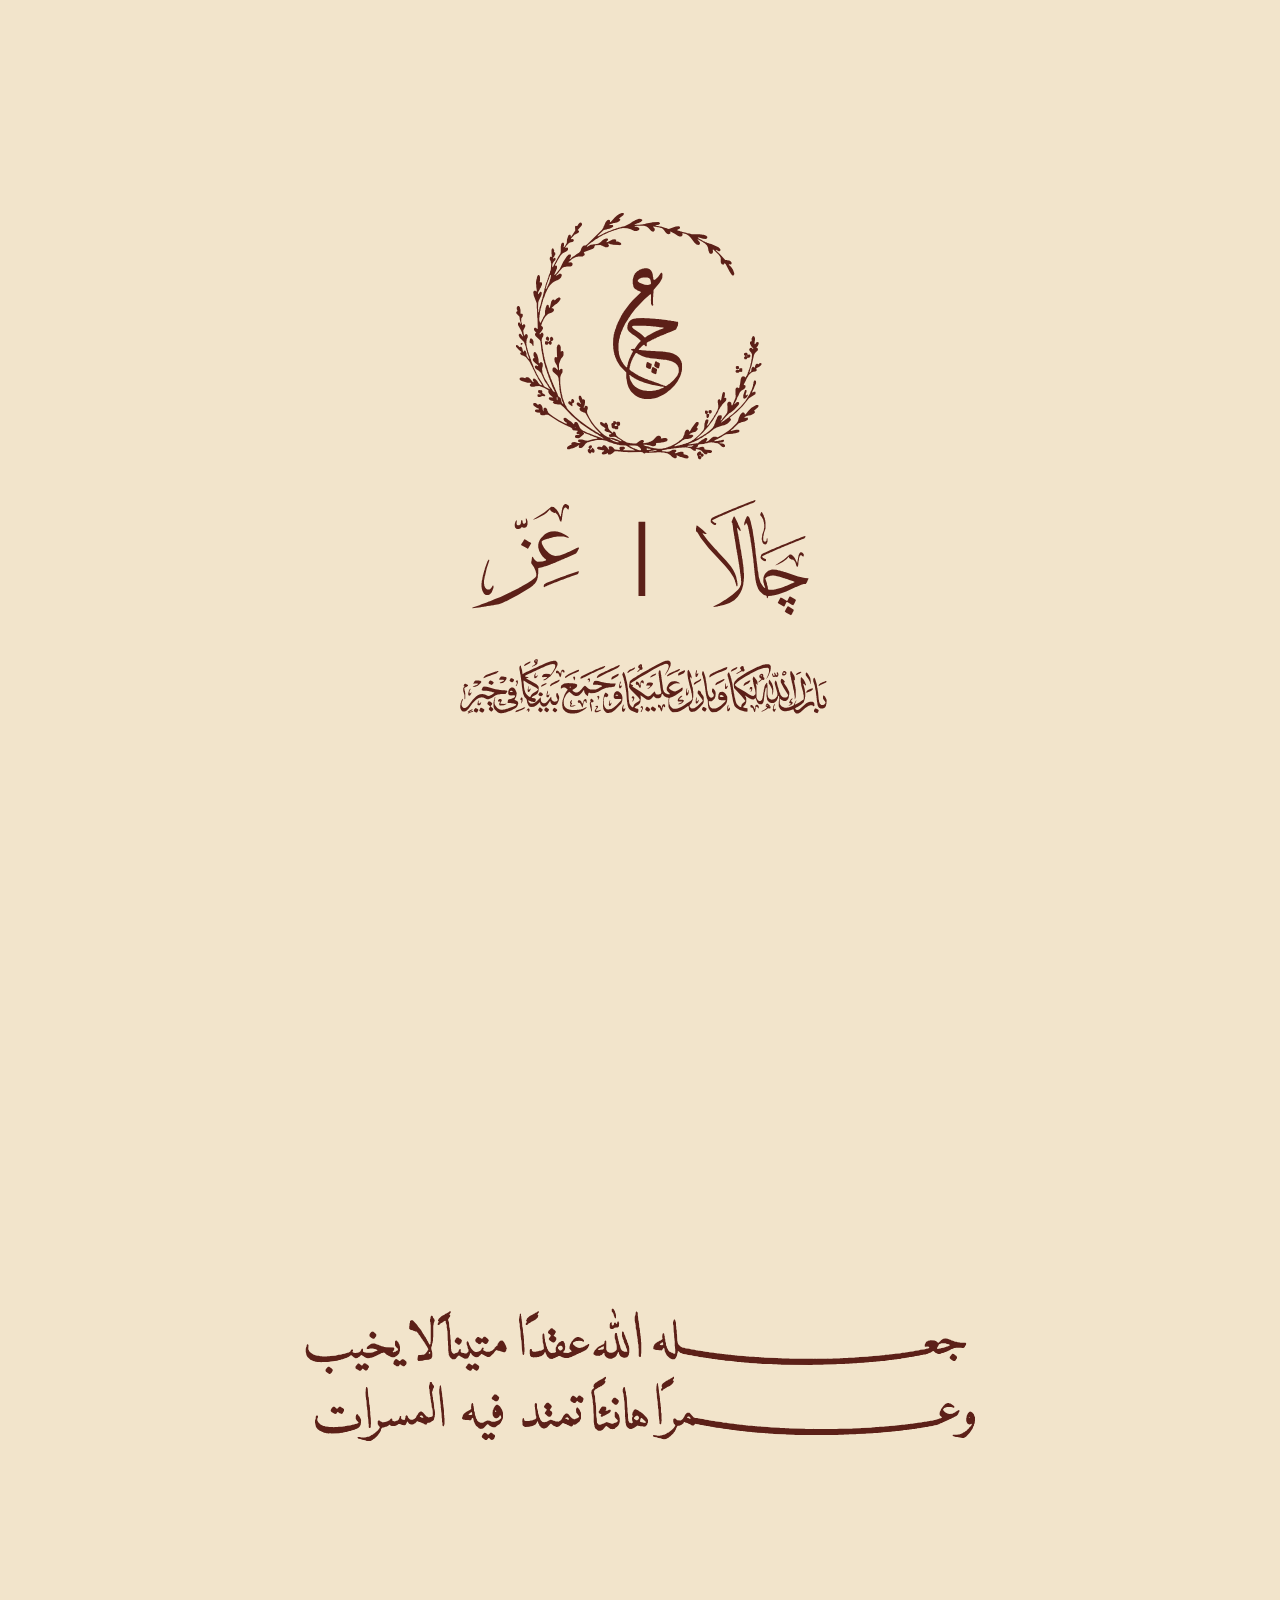
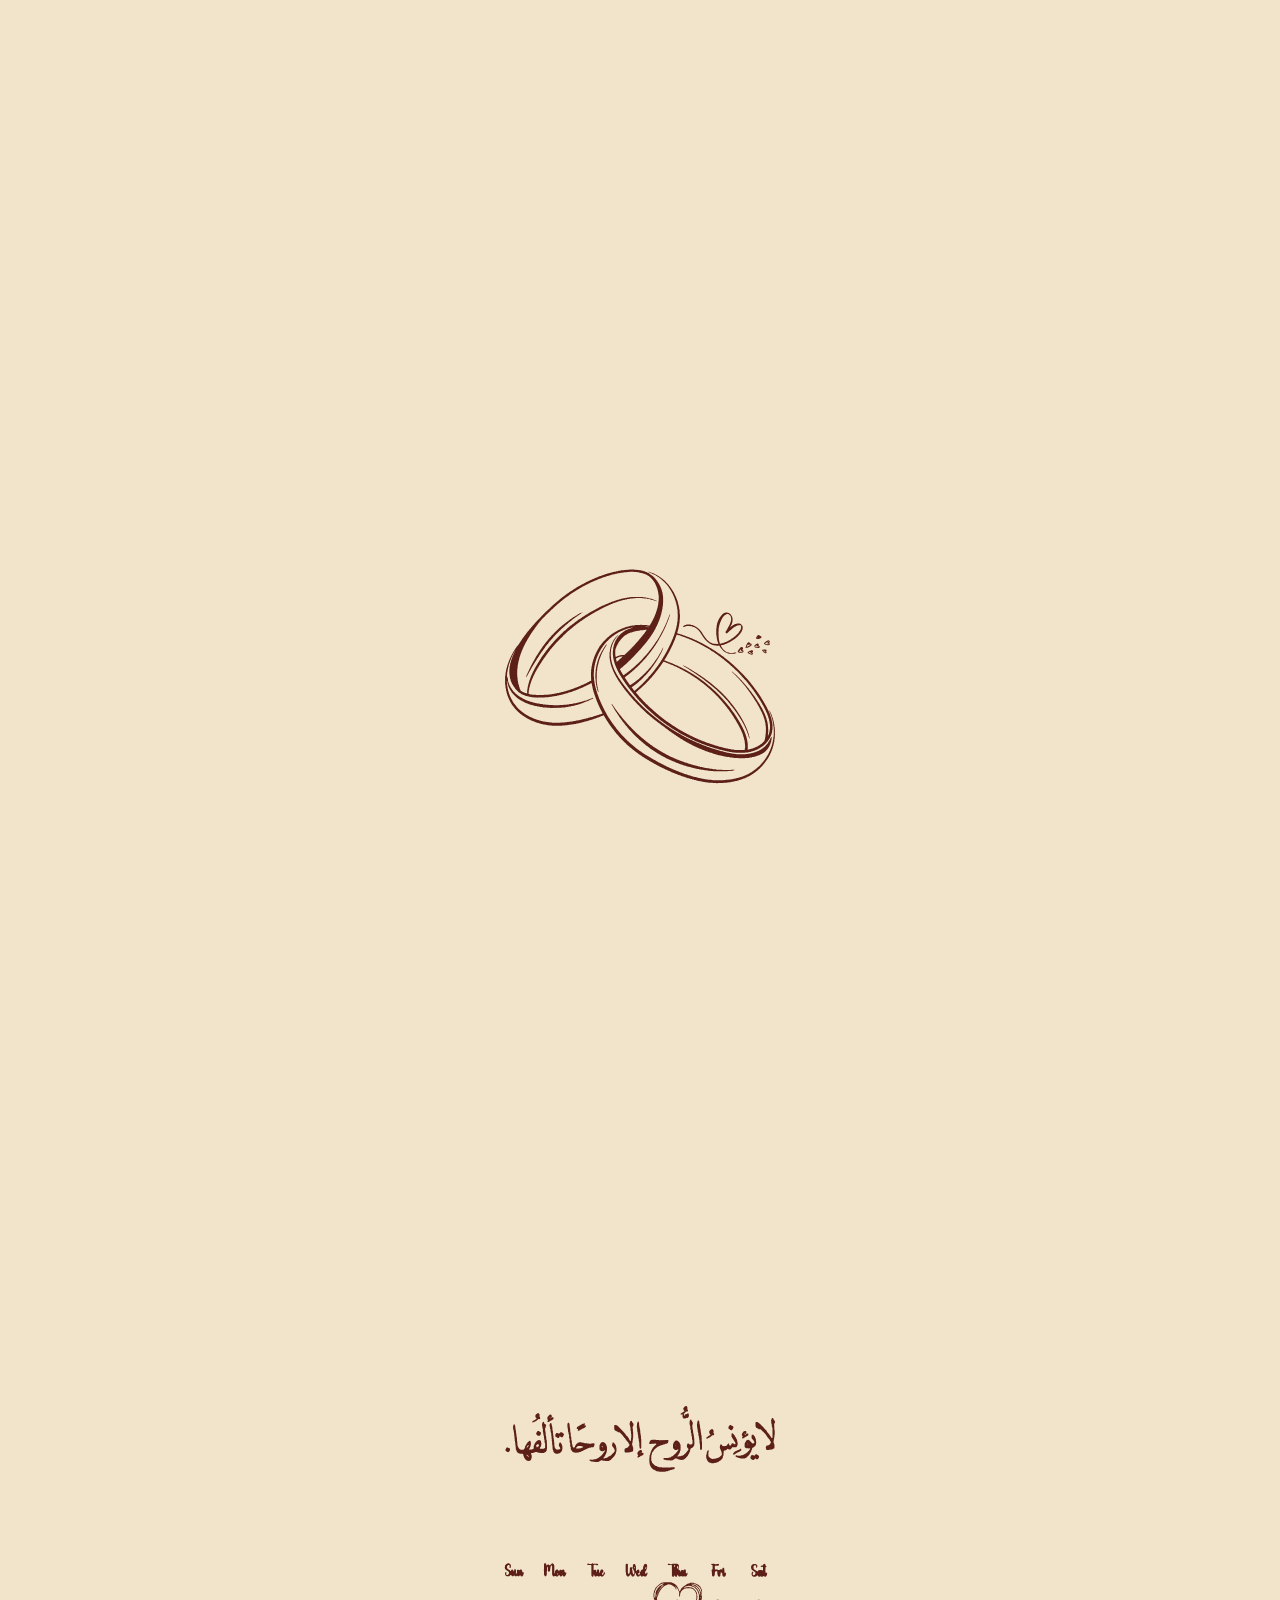
==== commit fab69686: "Remove hamza from final love quote" ====
--- a/index.html
+++ b/index.html
@@ -29,6 +29,6 @@
         window.history.replaceState(null, '', window.location.pathname.replace('/index.html', '/'));
       }
     </script>
-    <script type="module" crossorigin src="js/index-BG6wElBo-v3.beautified.js?v=ezz-jala-arabic-pages-35"></script>
+    <script type="module" crossorigin src="js/index-BG6wElBo-v3.beautified.js?v=ezz-jala-arabic-pages-36"></script>
 </body>
 </html>
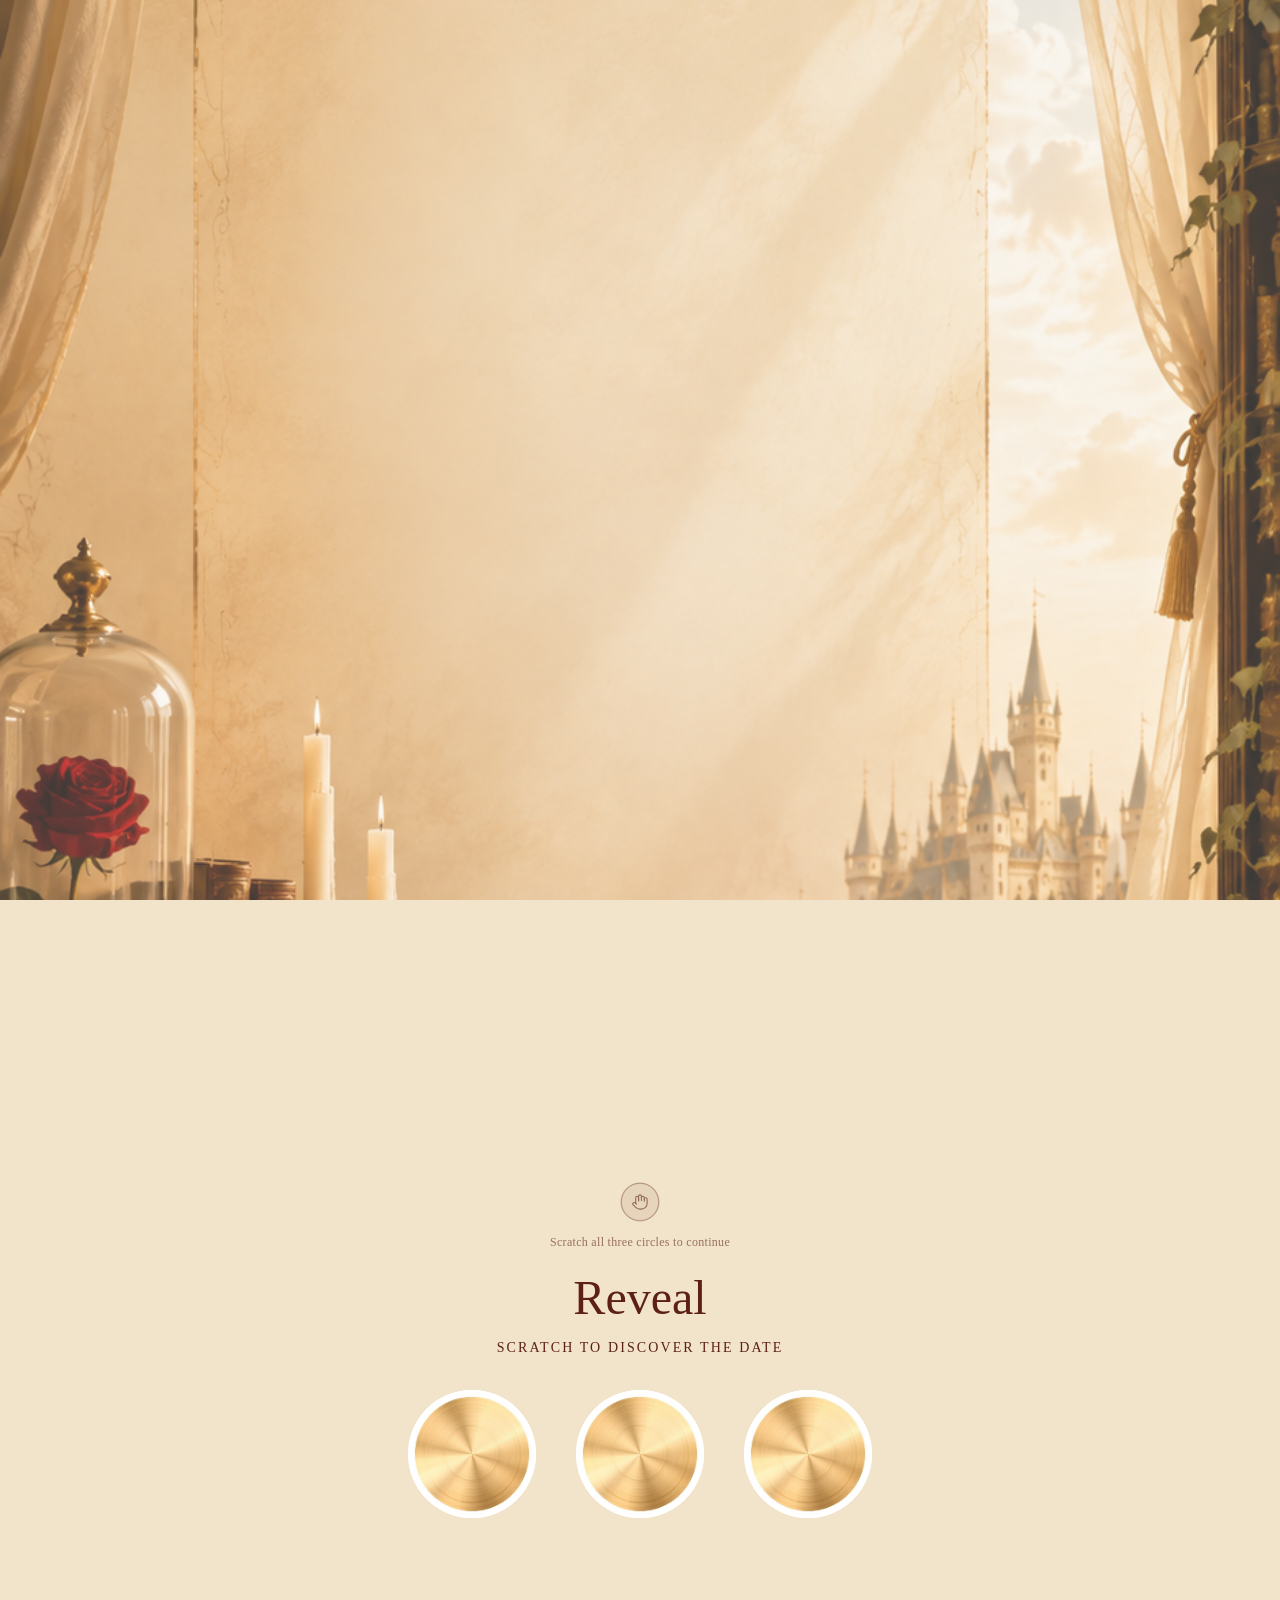
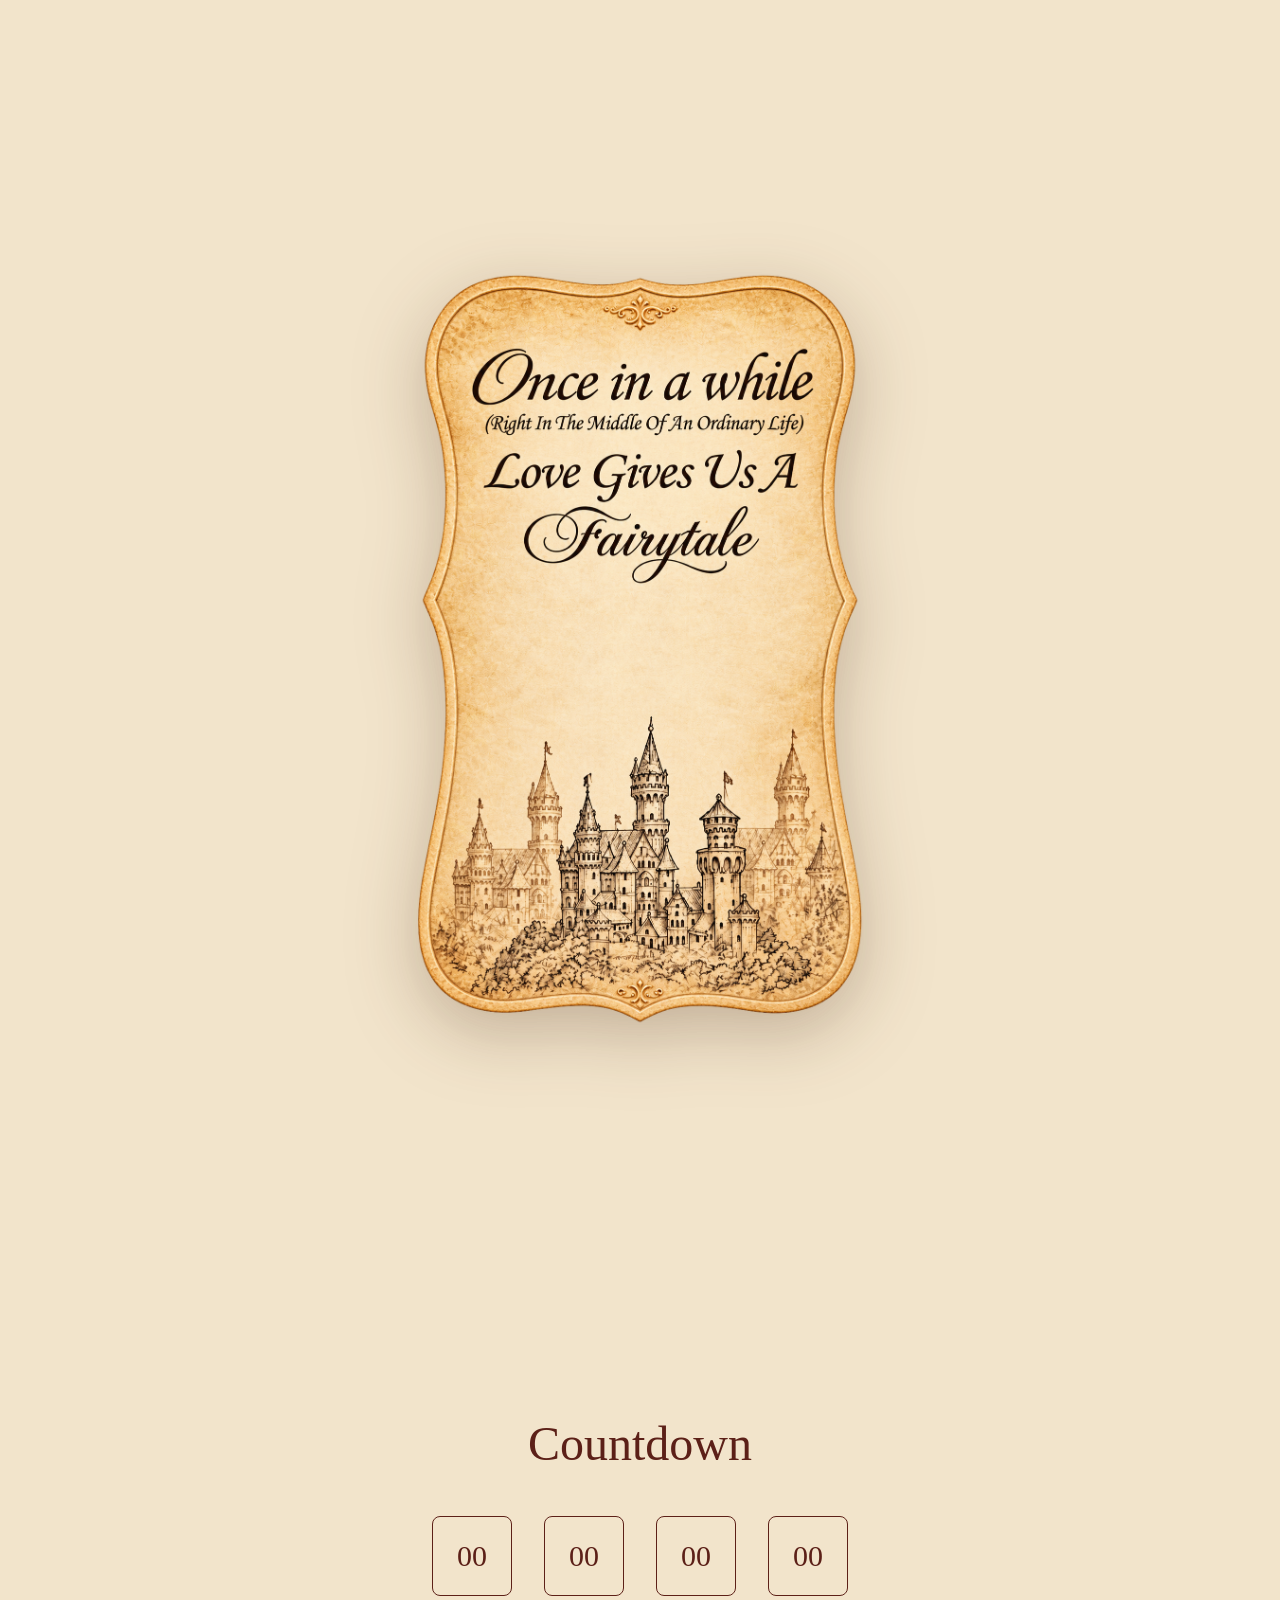
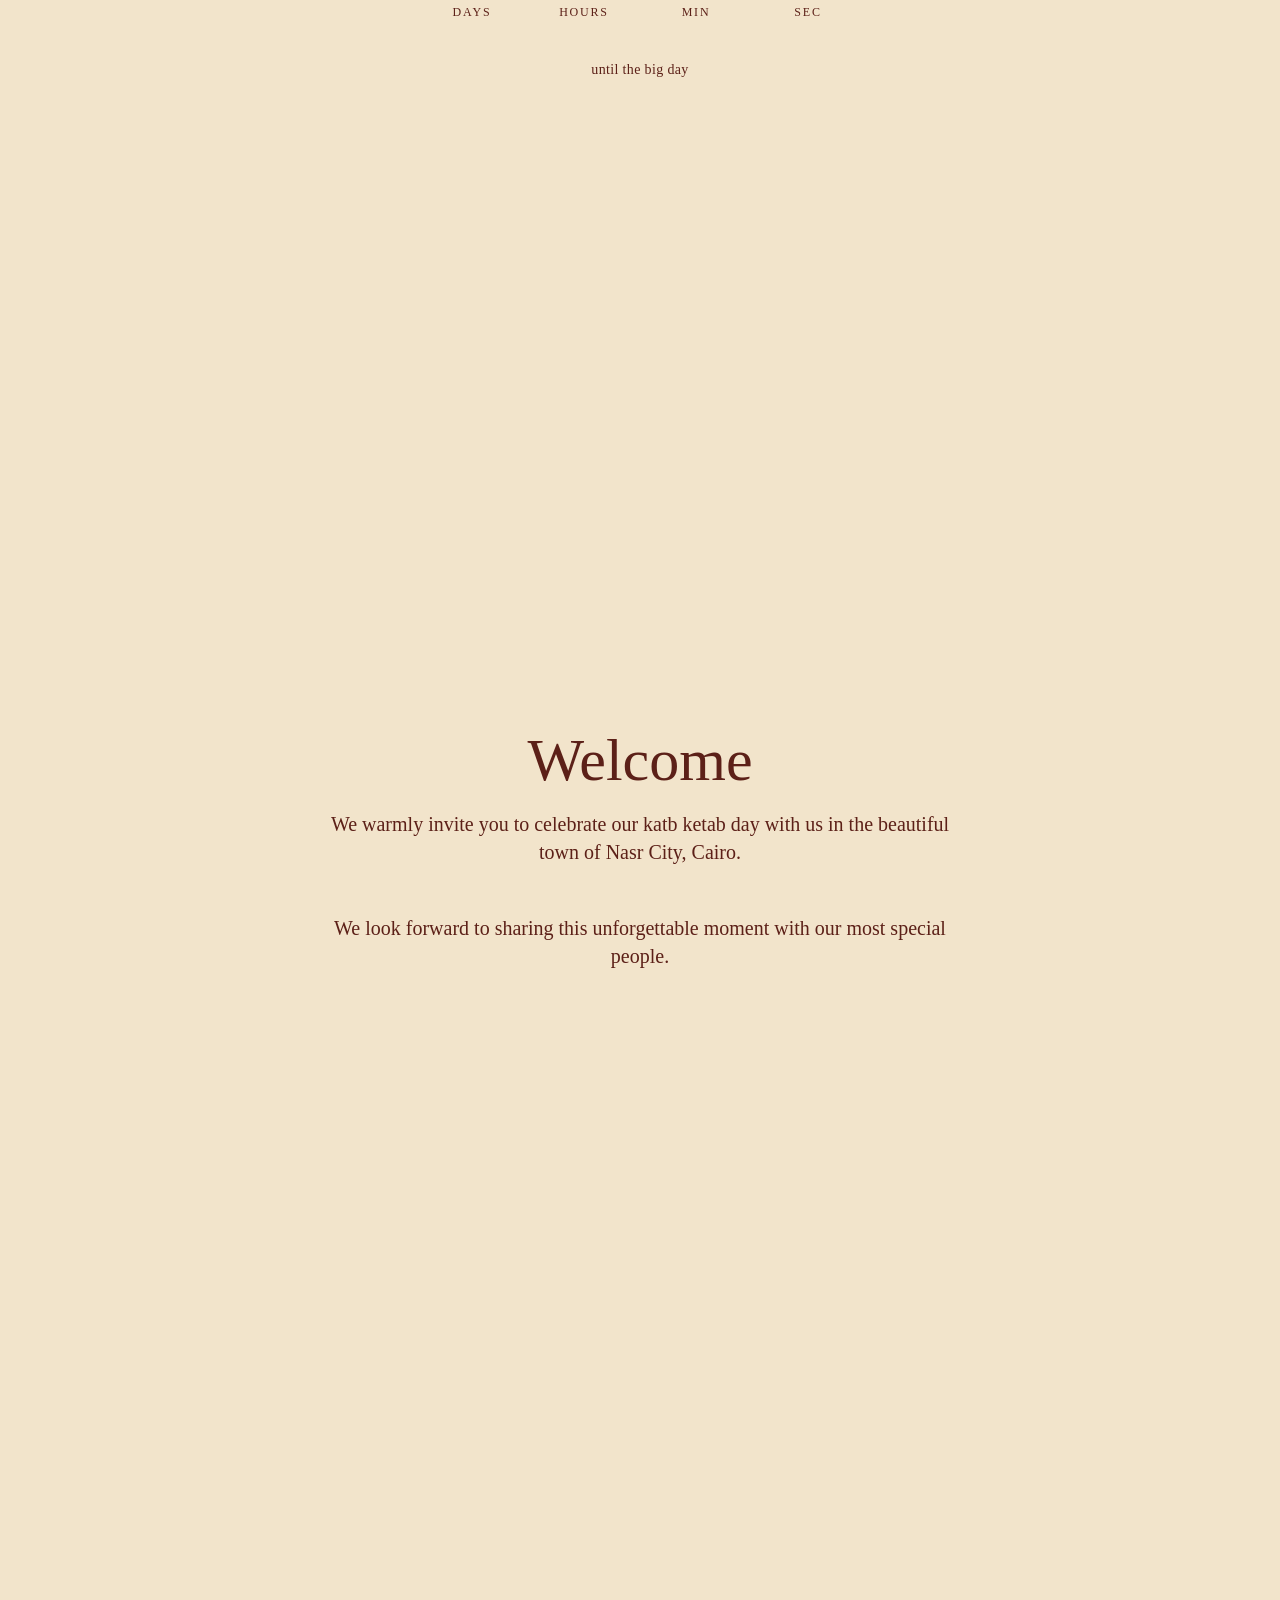
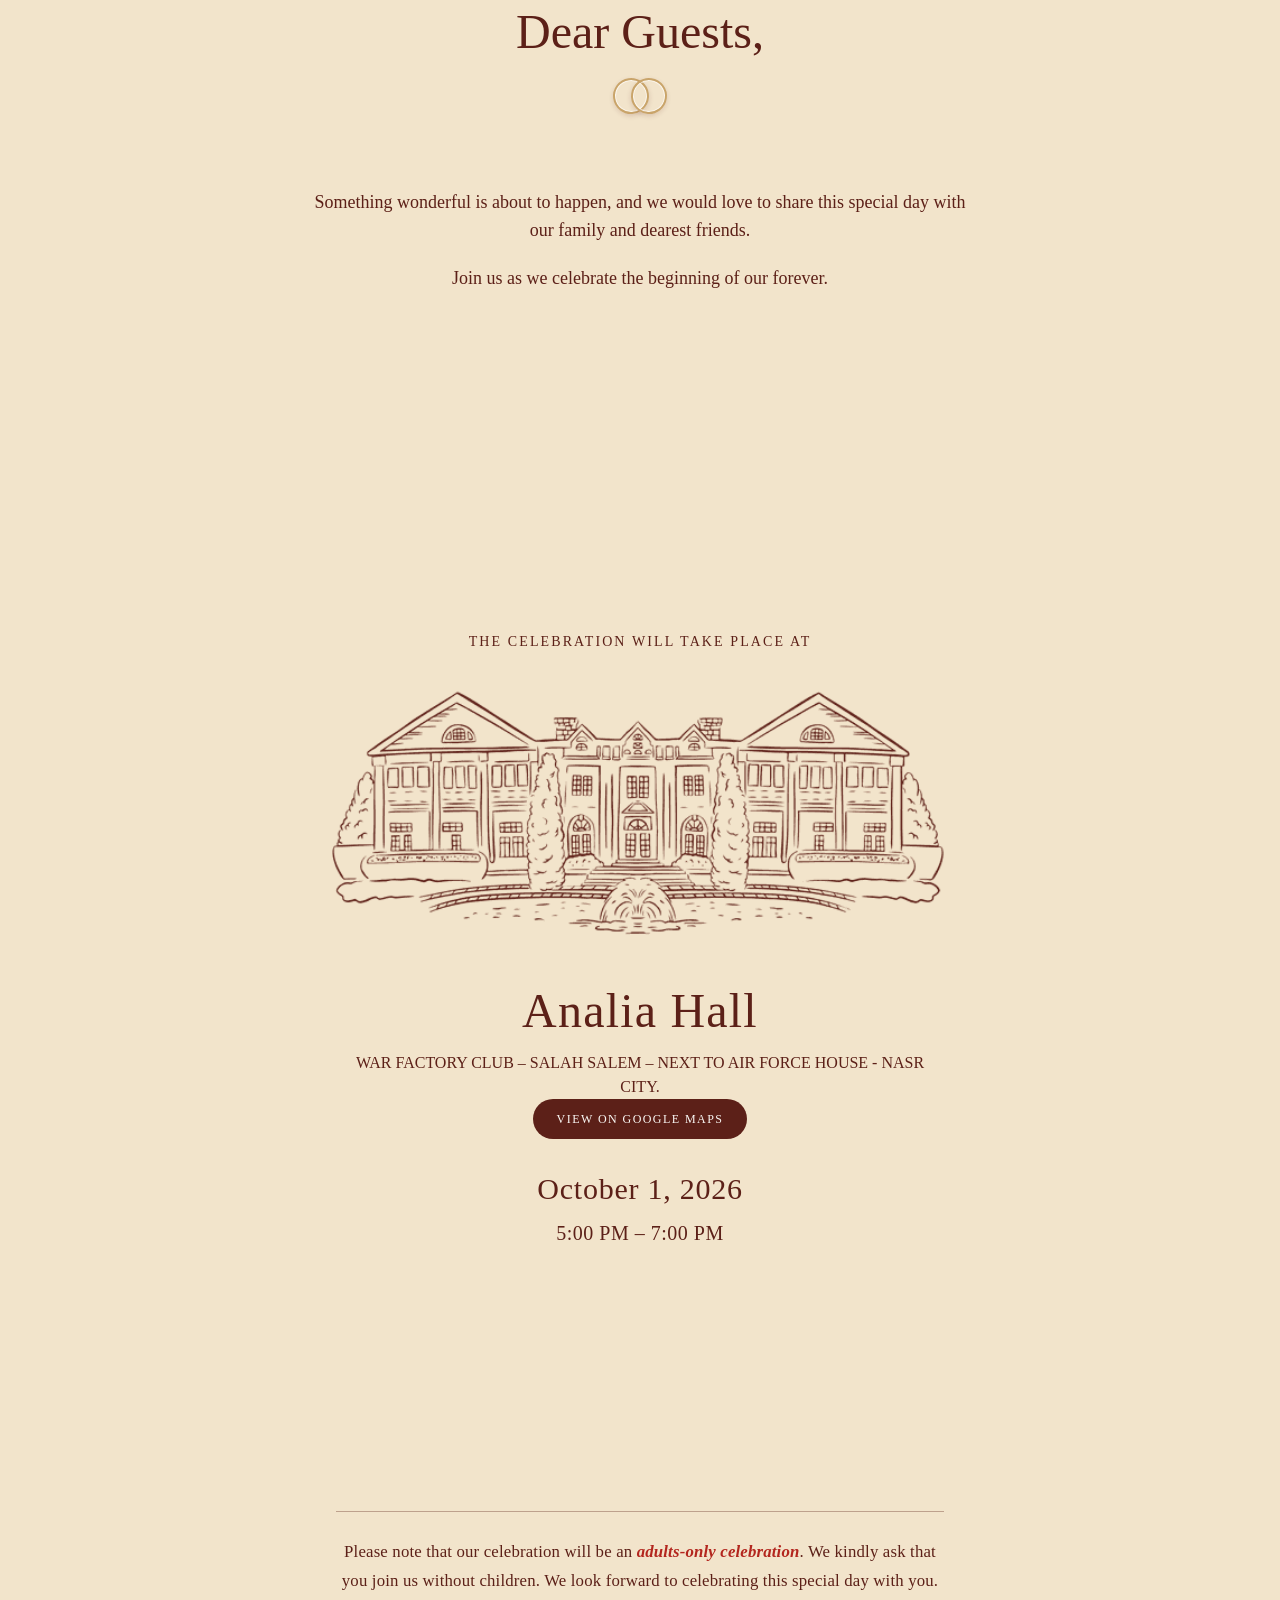
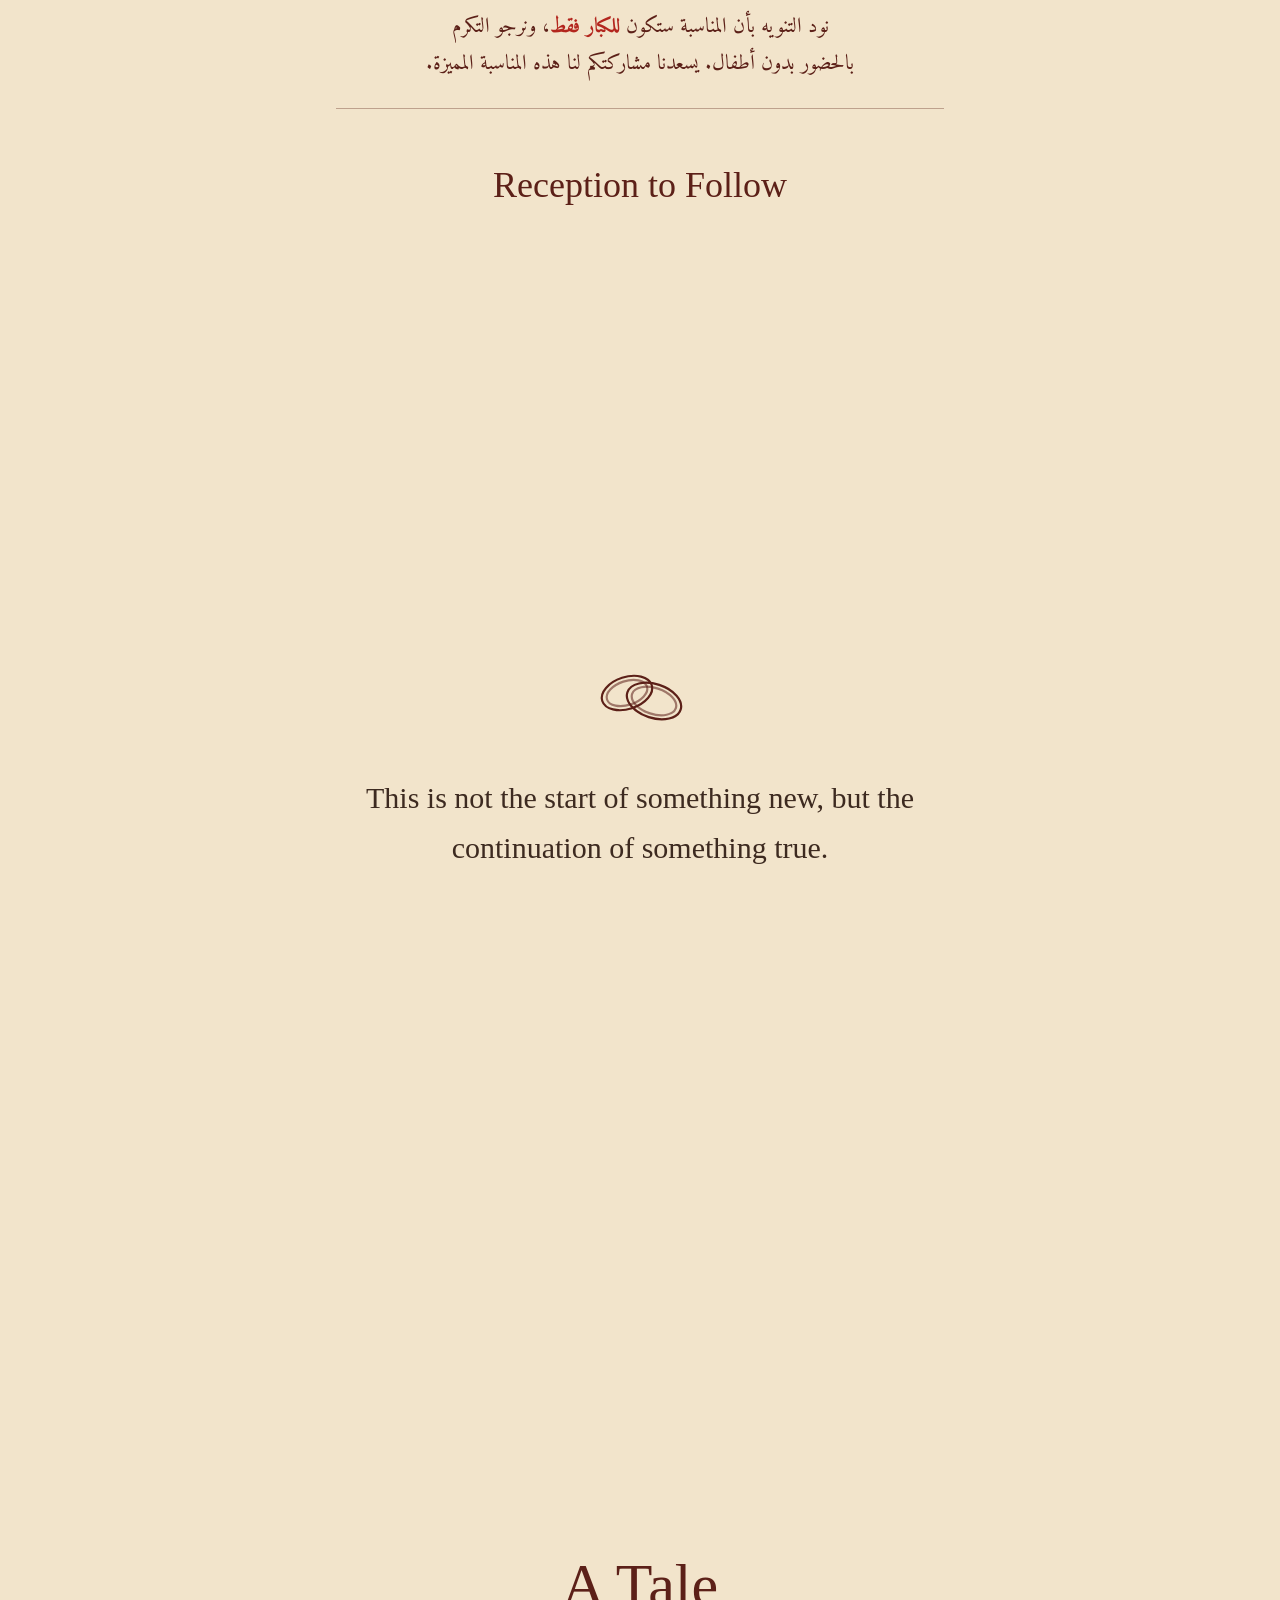
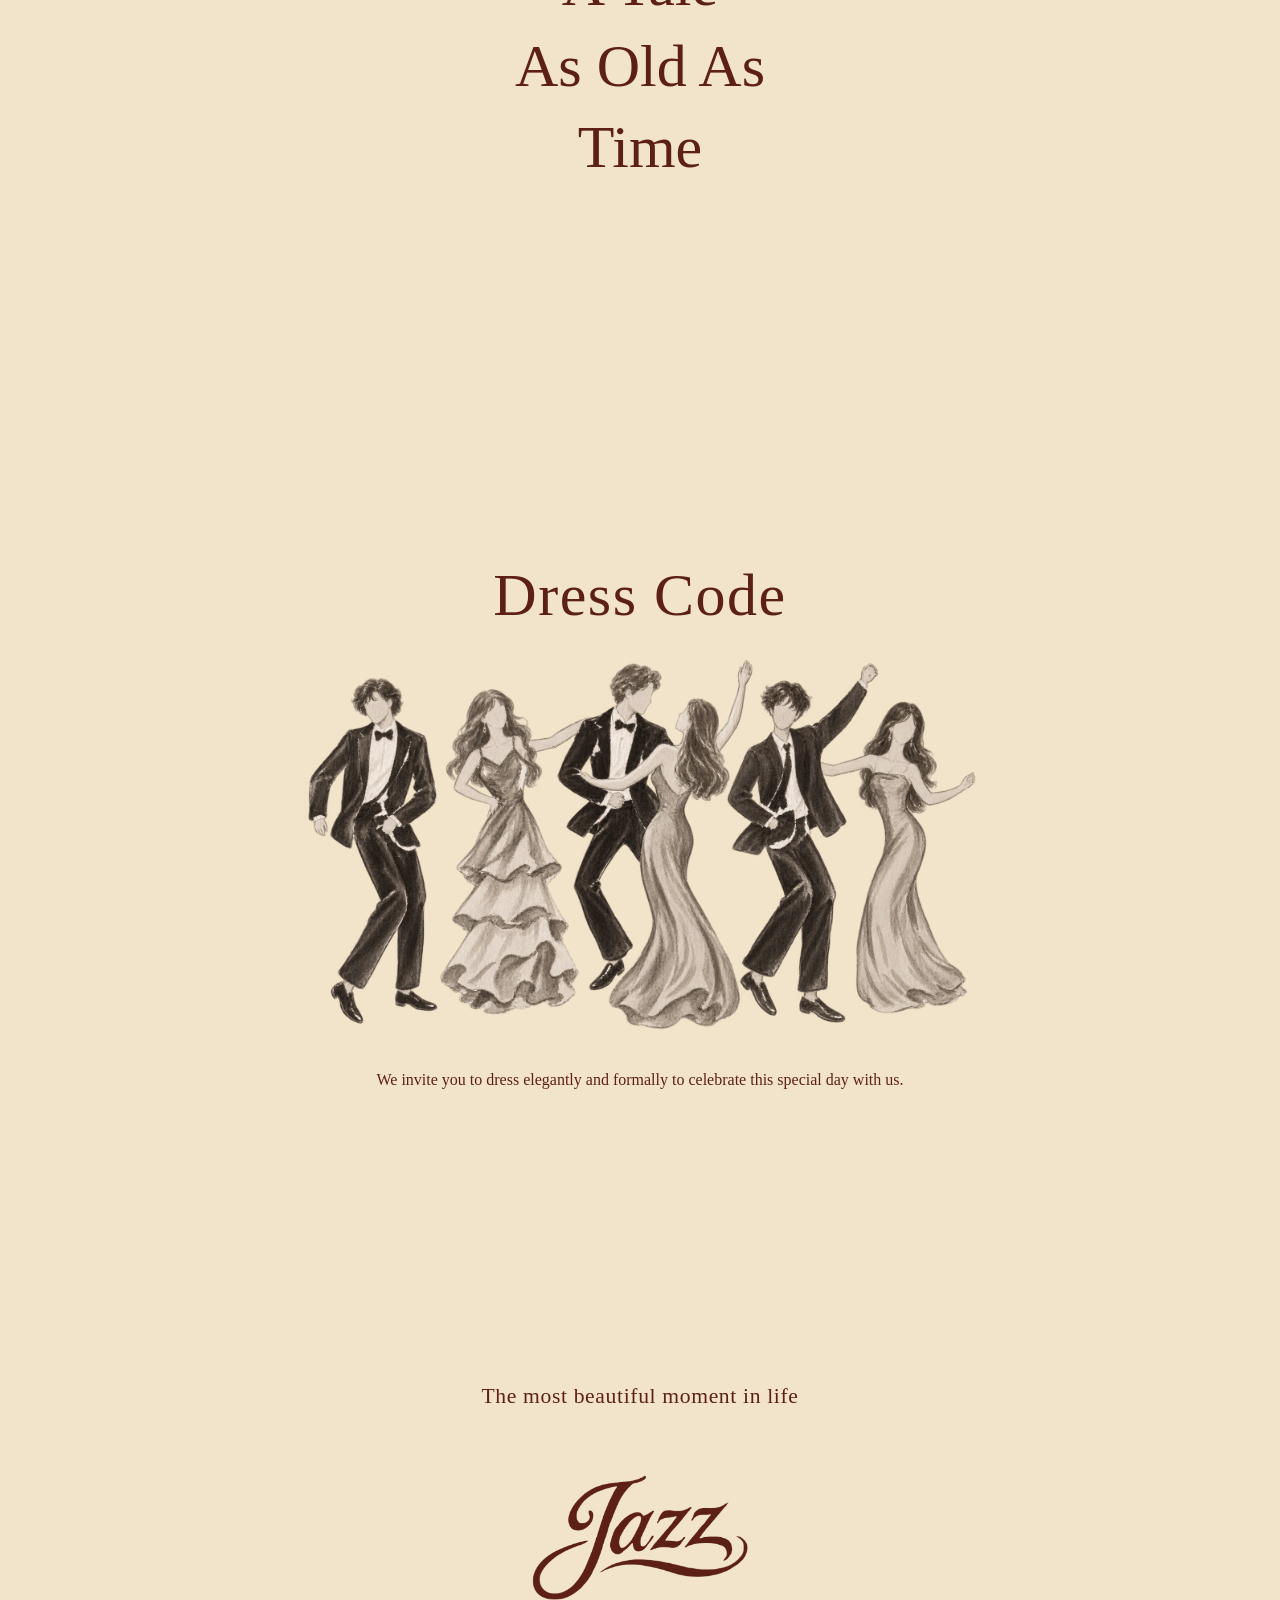
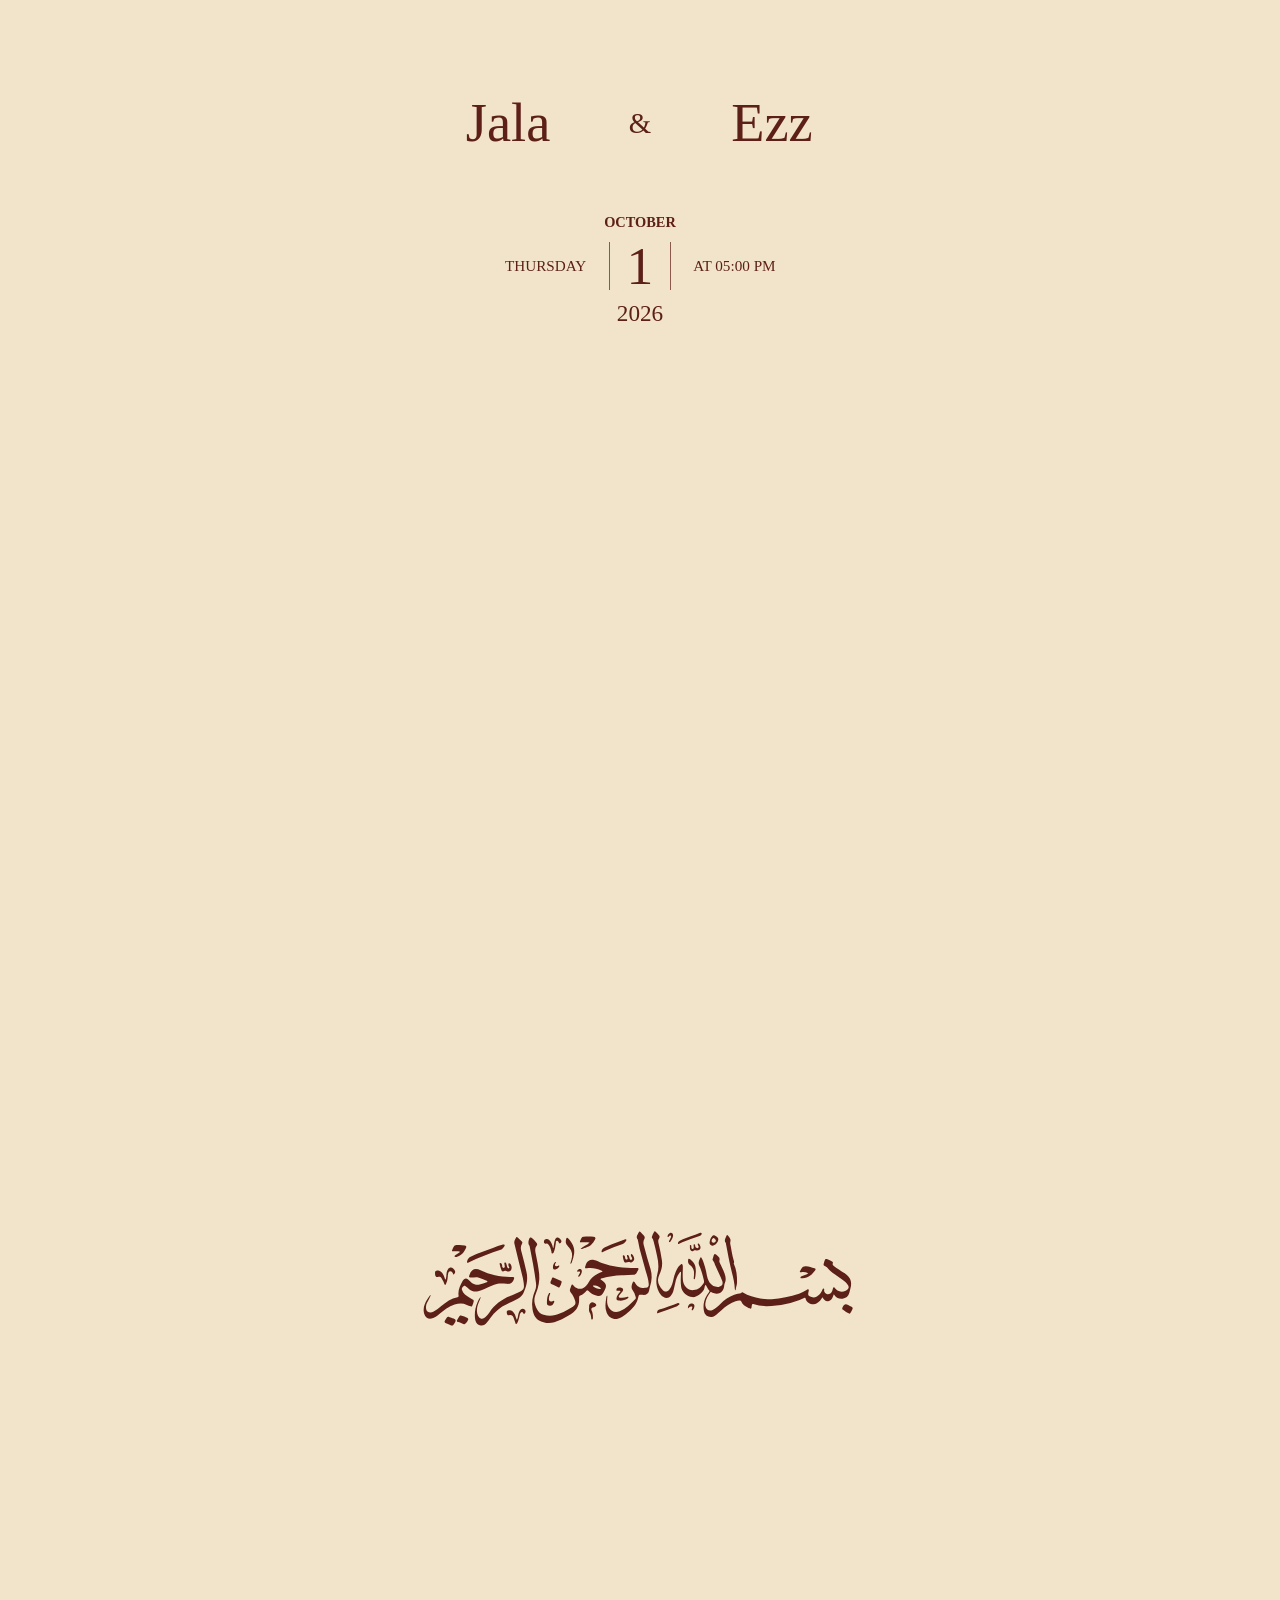
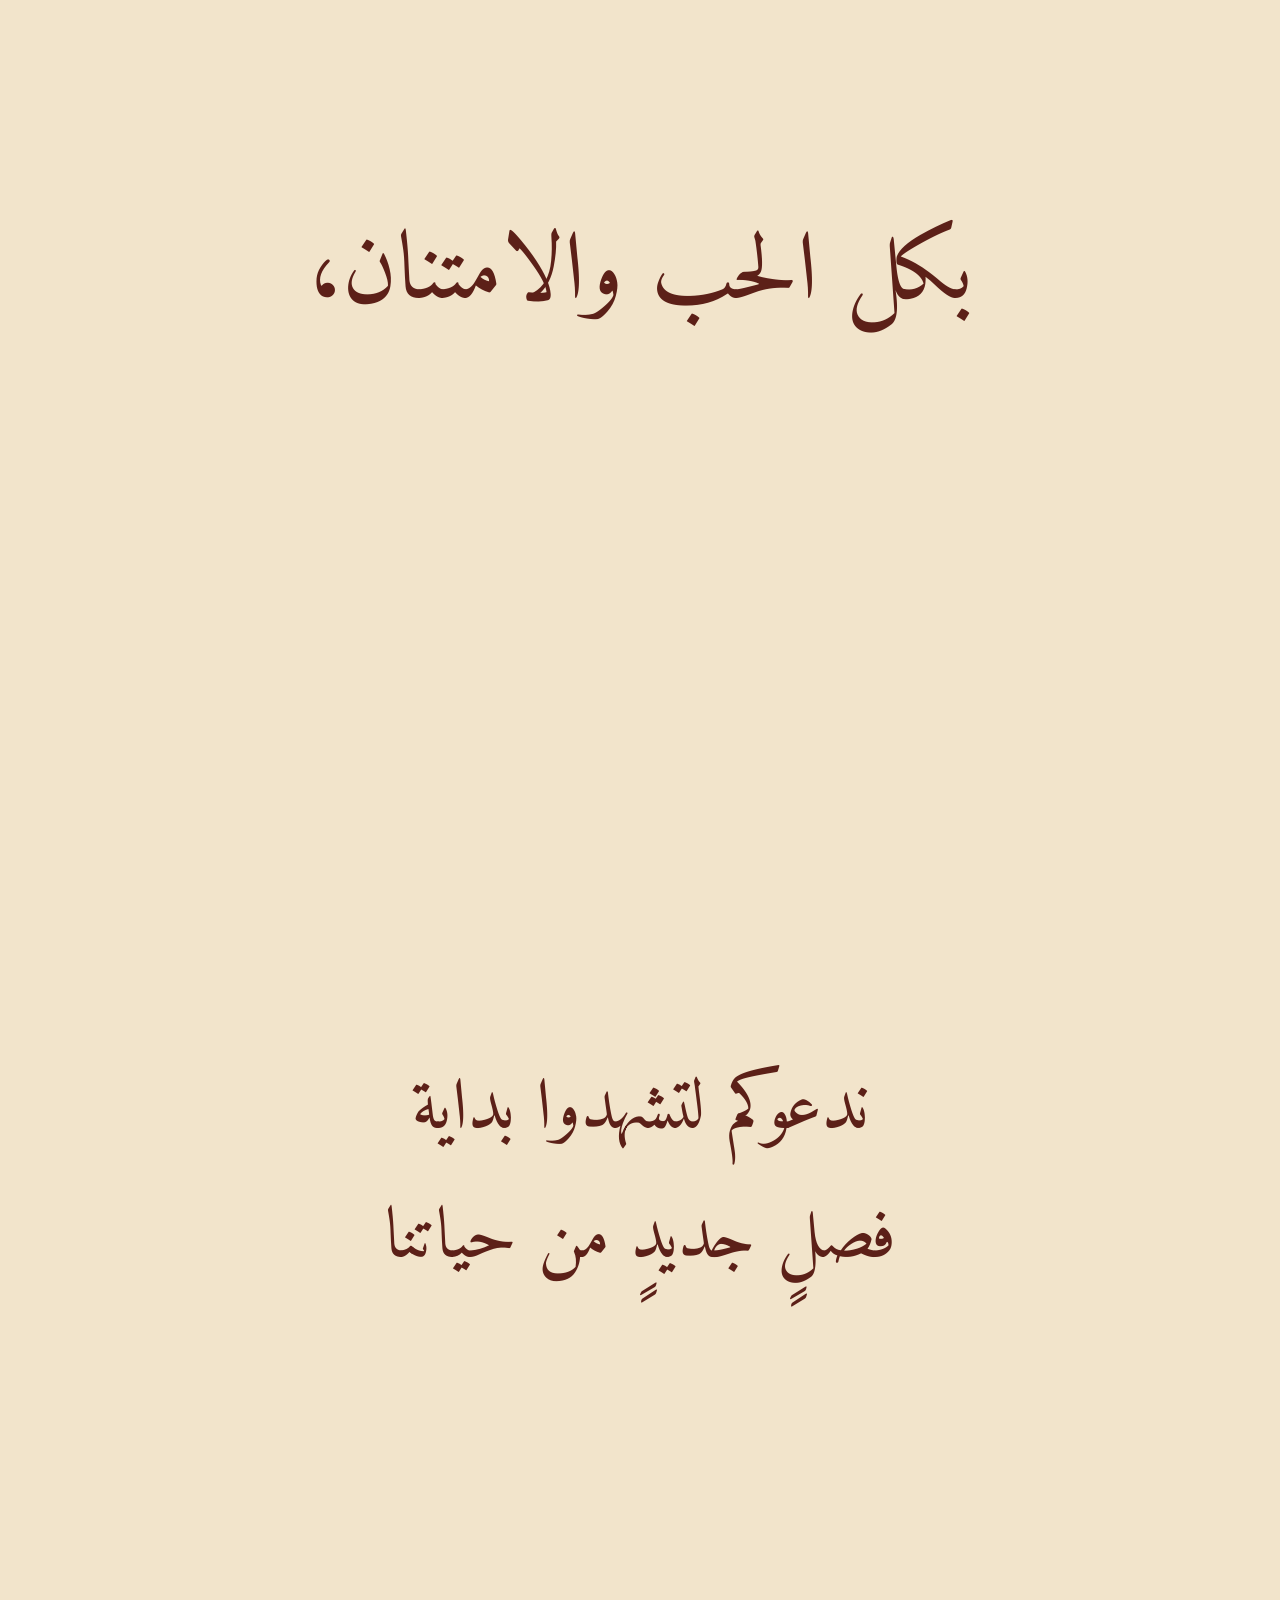
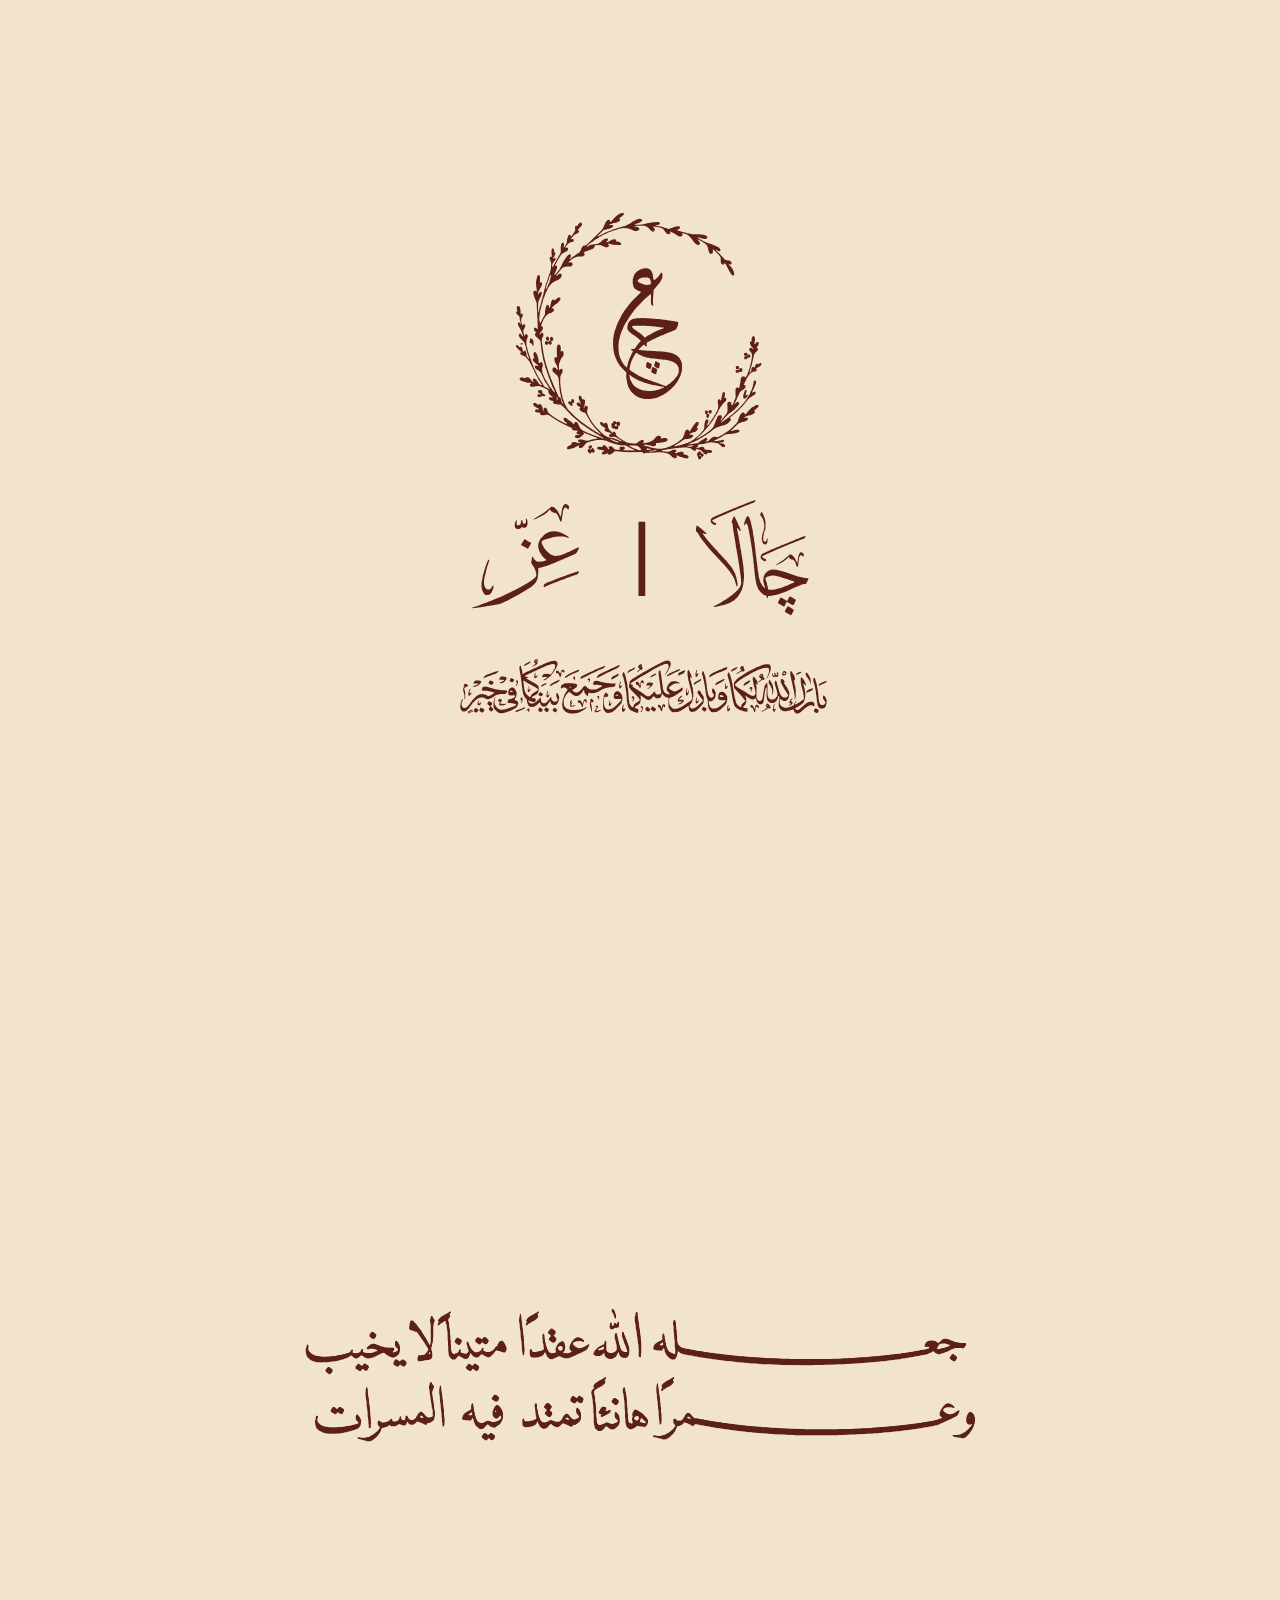
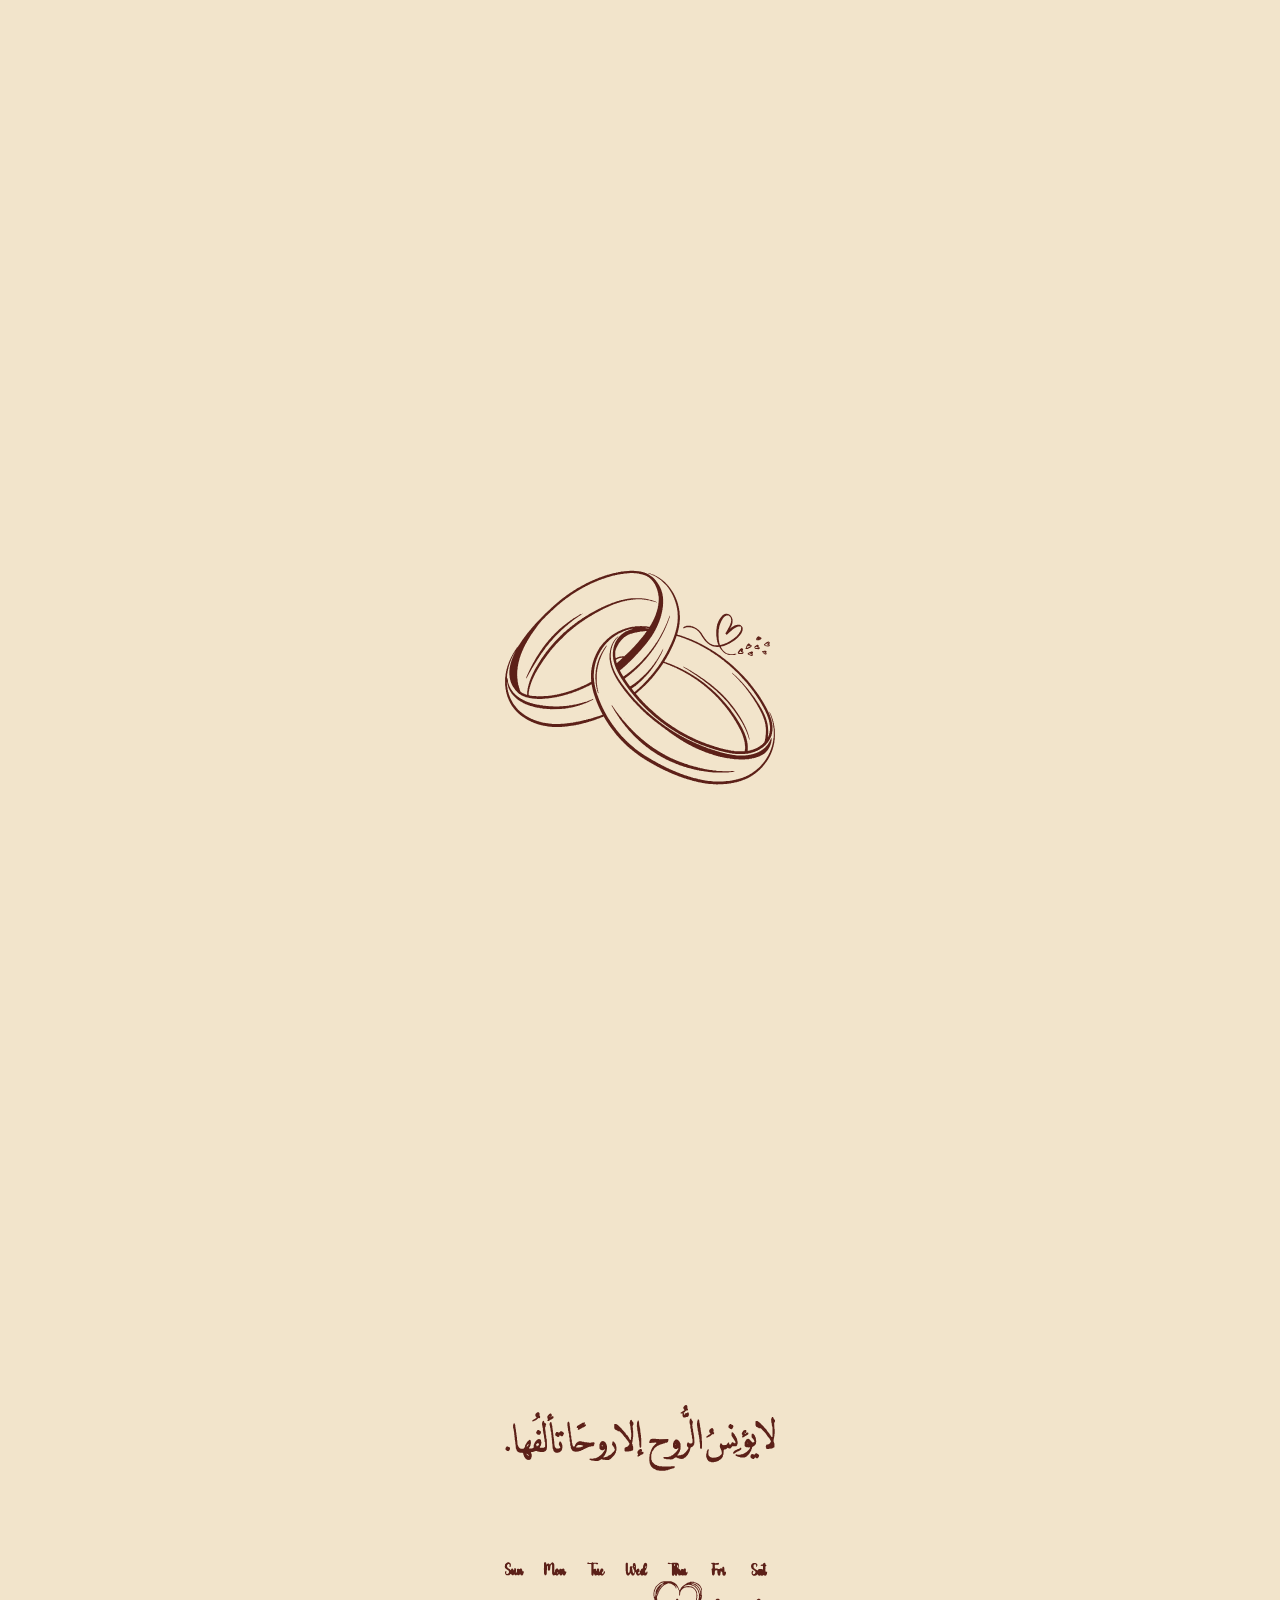
==== commit 4b306b62: "Connect wedding messages to Supabase" ====
--- a/index.html
+++ b/index.html
@@ -29,6 +29,6 @@
         window.history.replaceState(null, '', window.location.pathname.replace('/index.html', '/'));
       }
     </script>
-    <script type="module" crossorigin src="js/index-BG6wElBo-v3.beautified.js?v=ezz-jala-arabic-pages-36"></script>
+    <script type="module" crossorigin src="js/index-BG6wElBo-v3.beautified.js?v=ezz-jala-arabic-pages-37"></script>
 </body>
 </html>
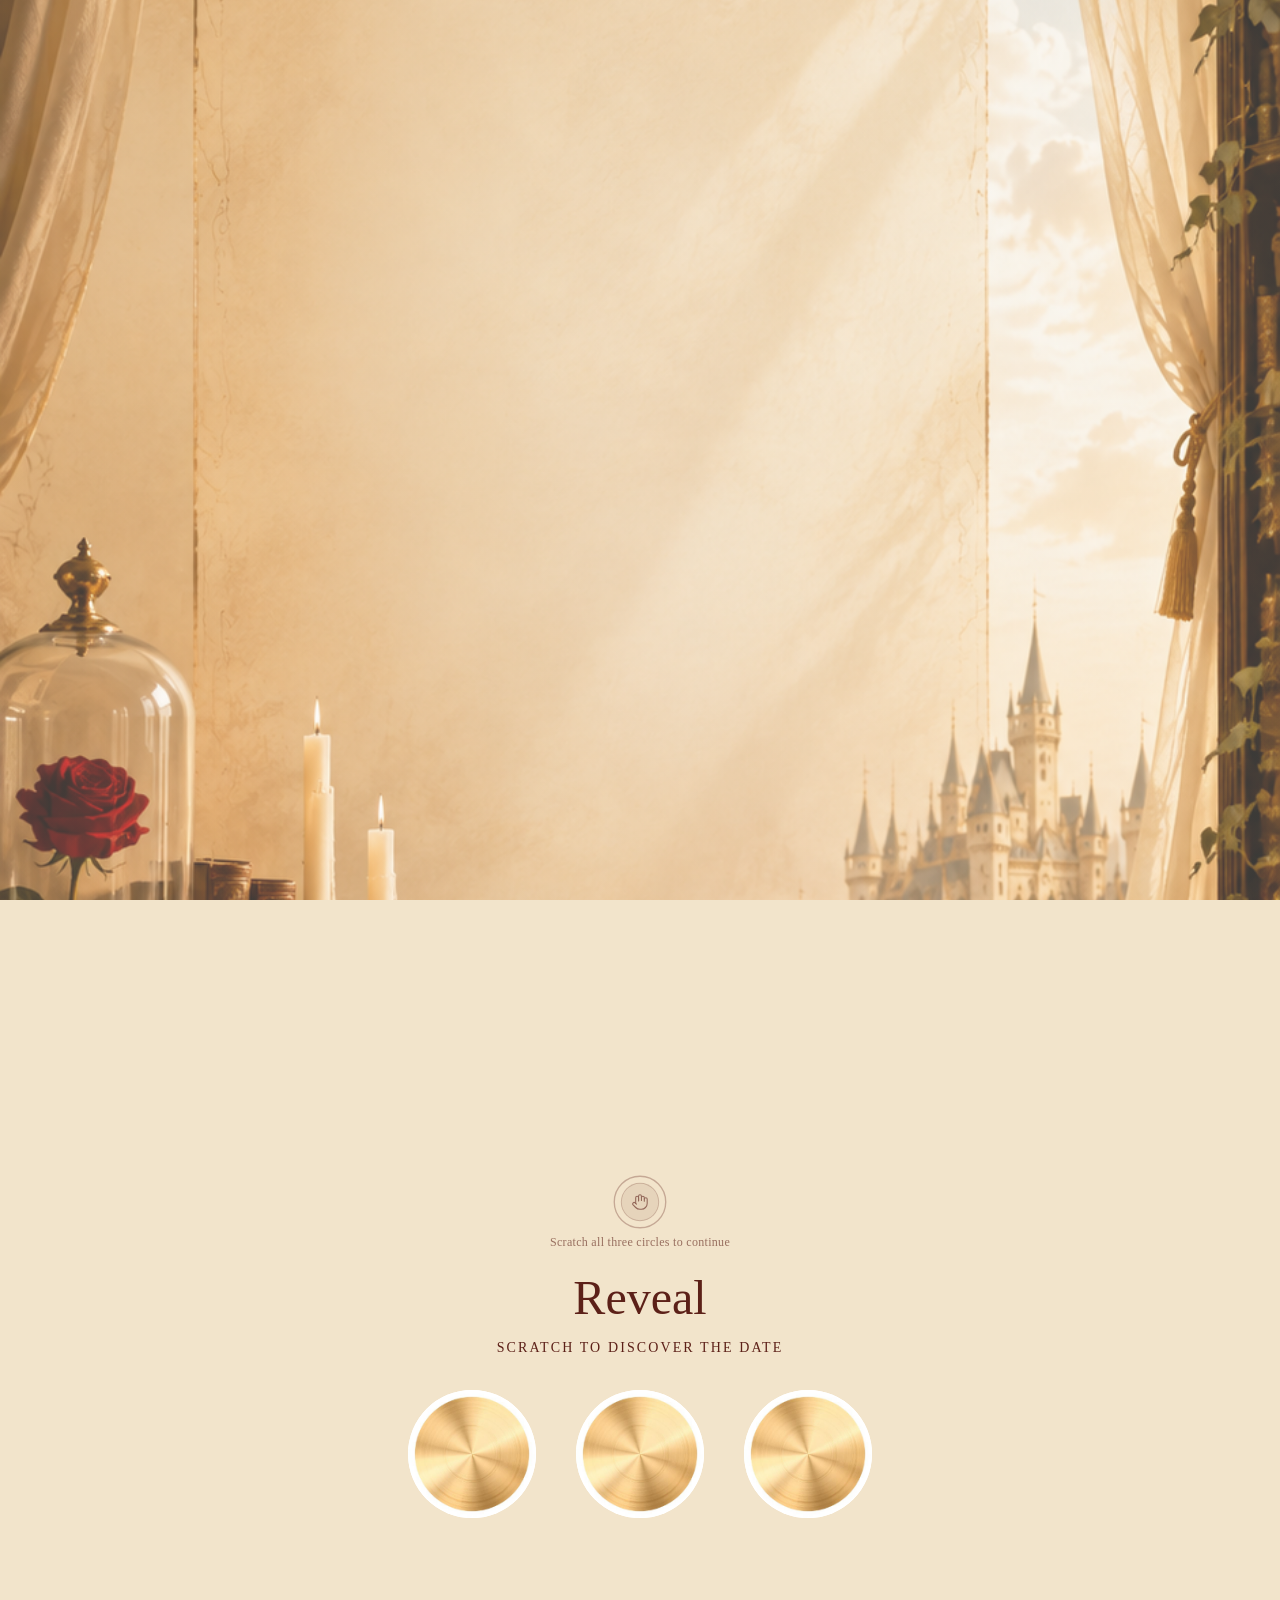
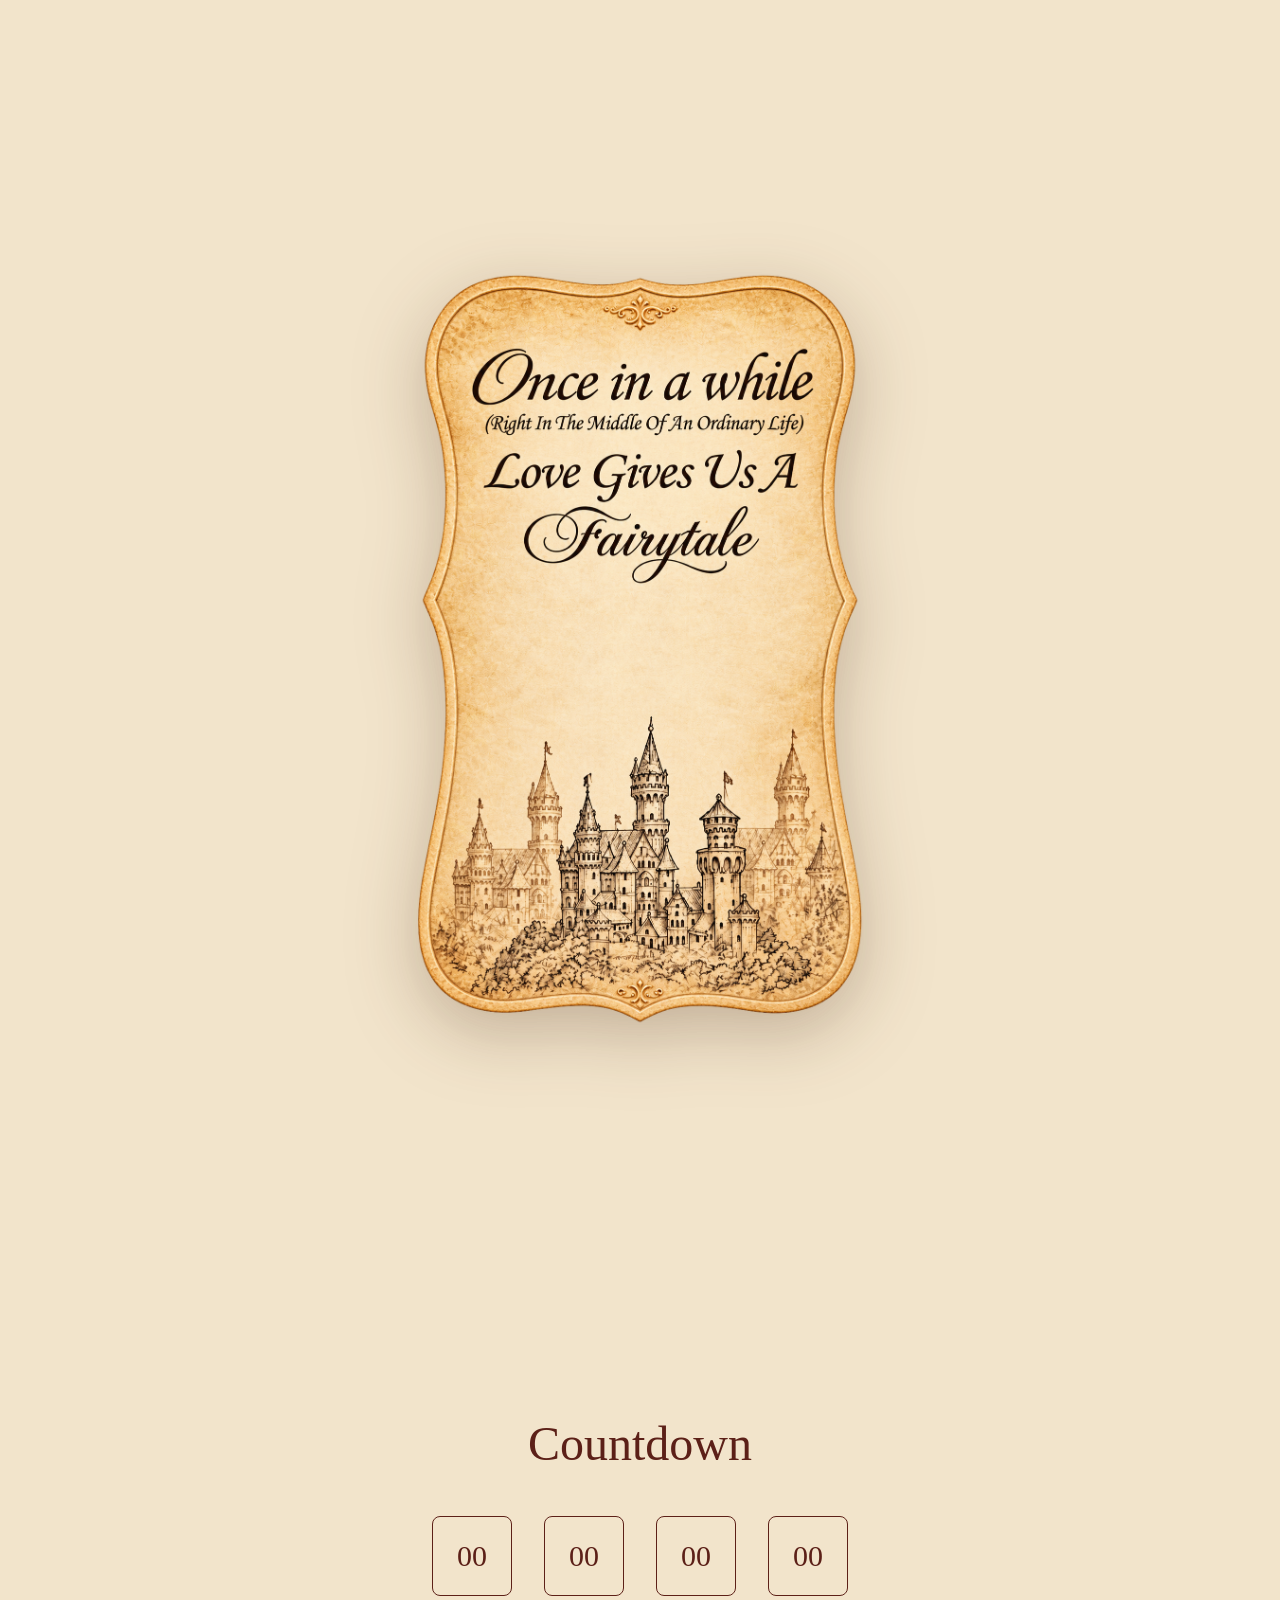
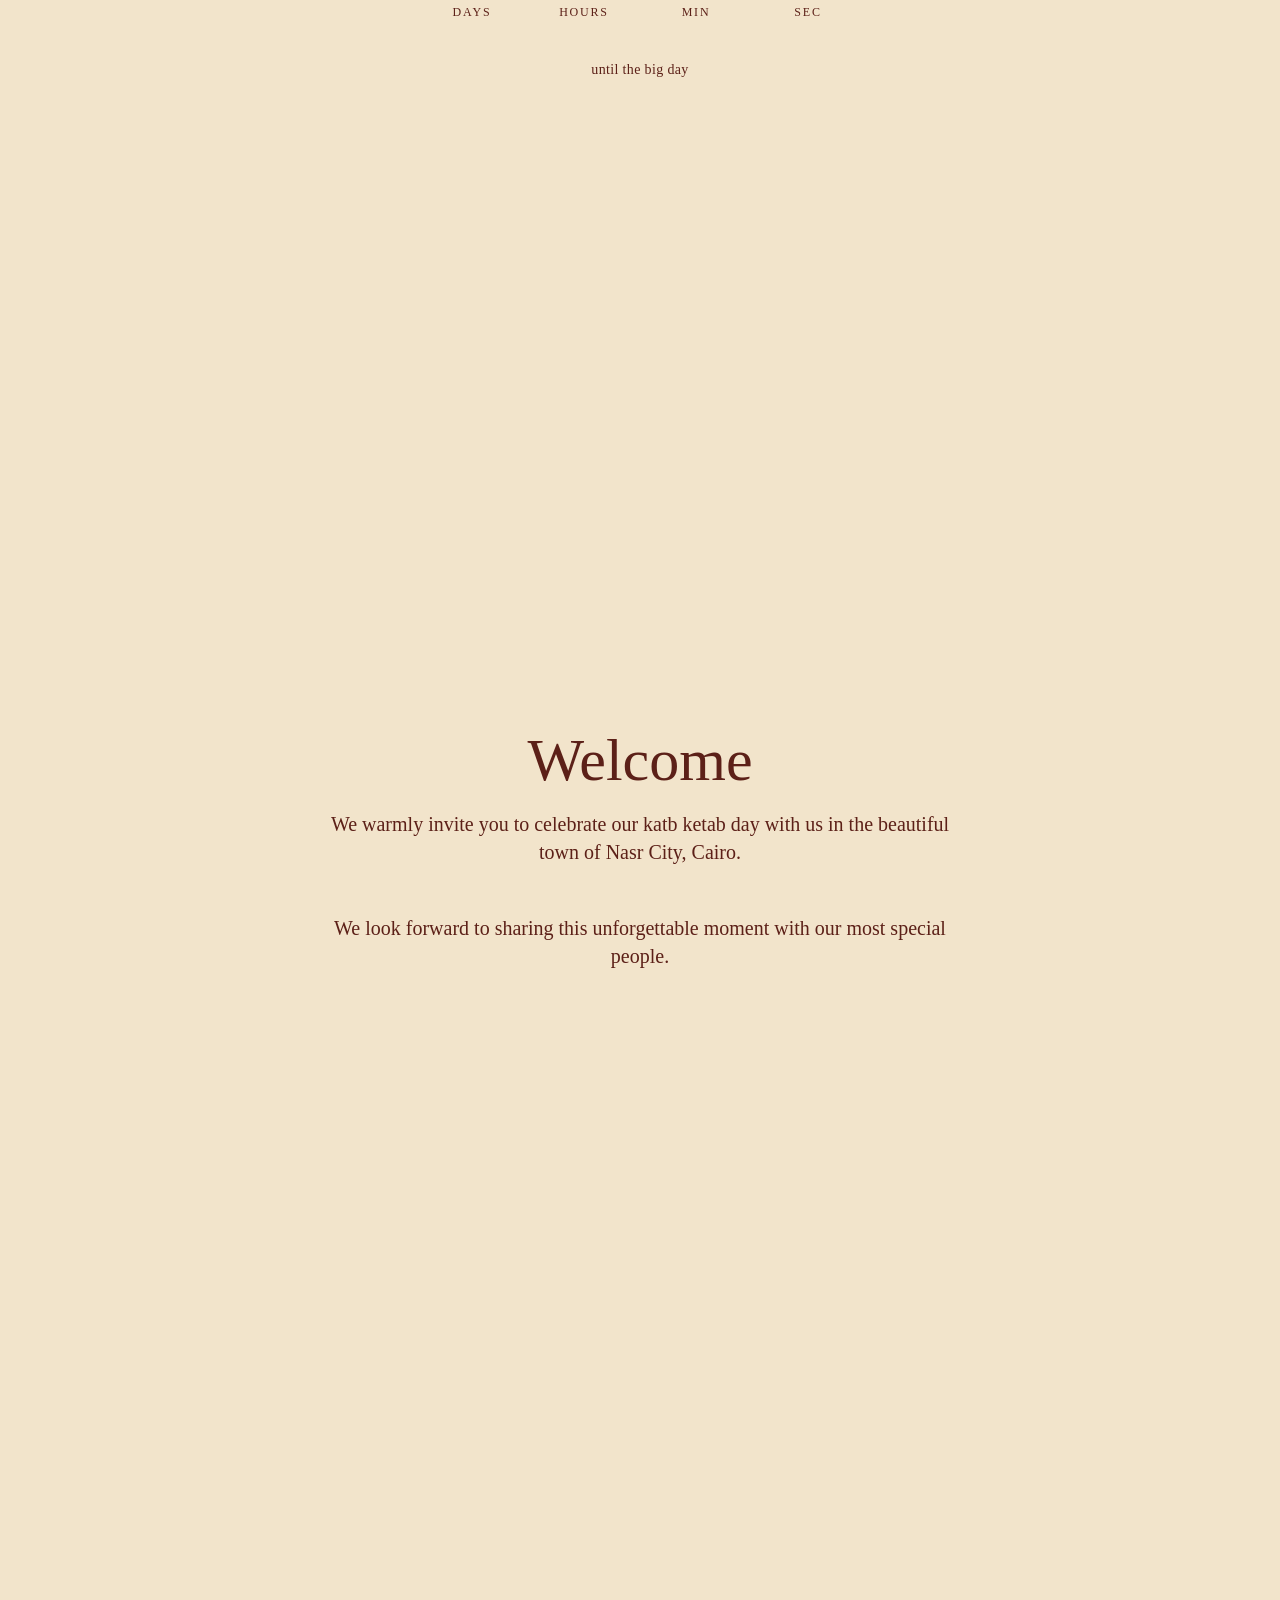
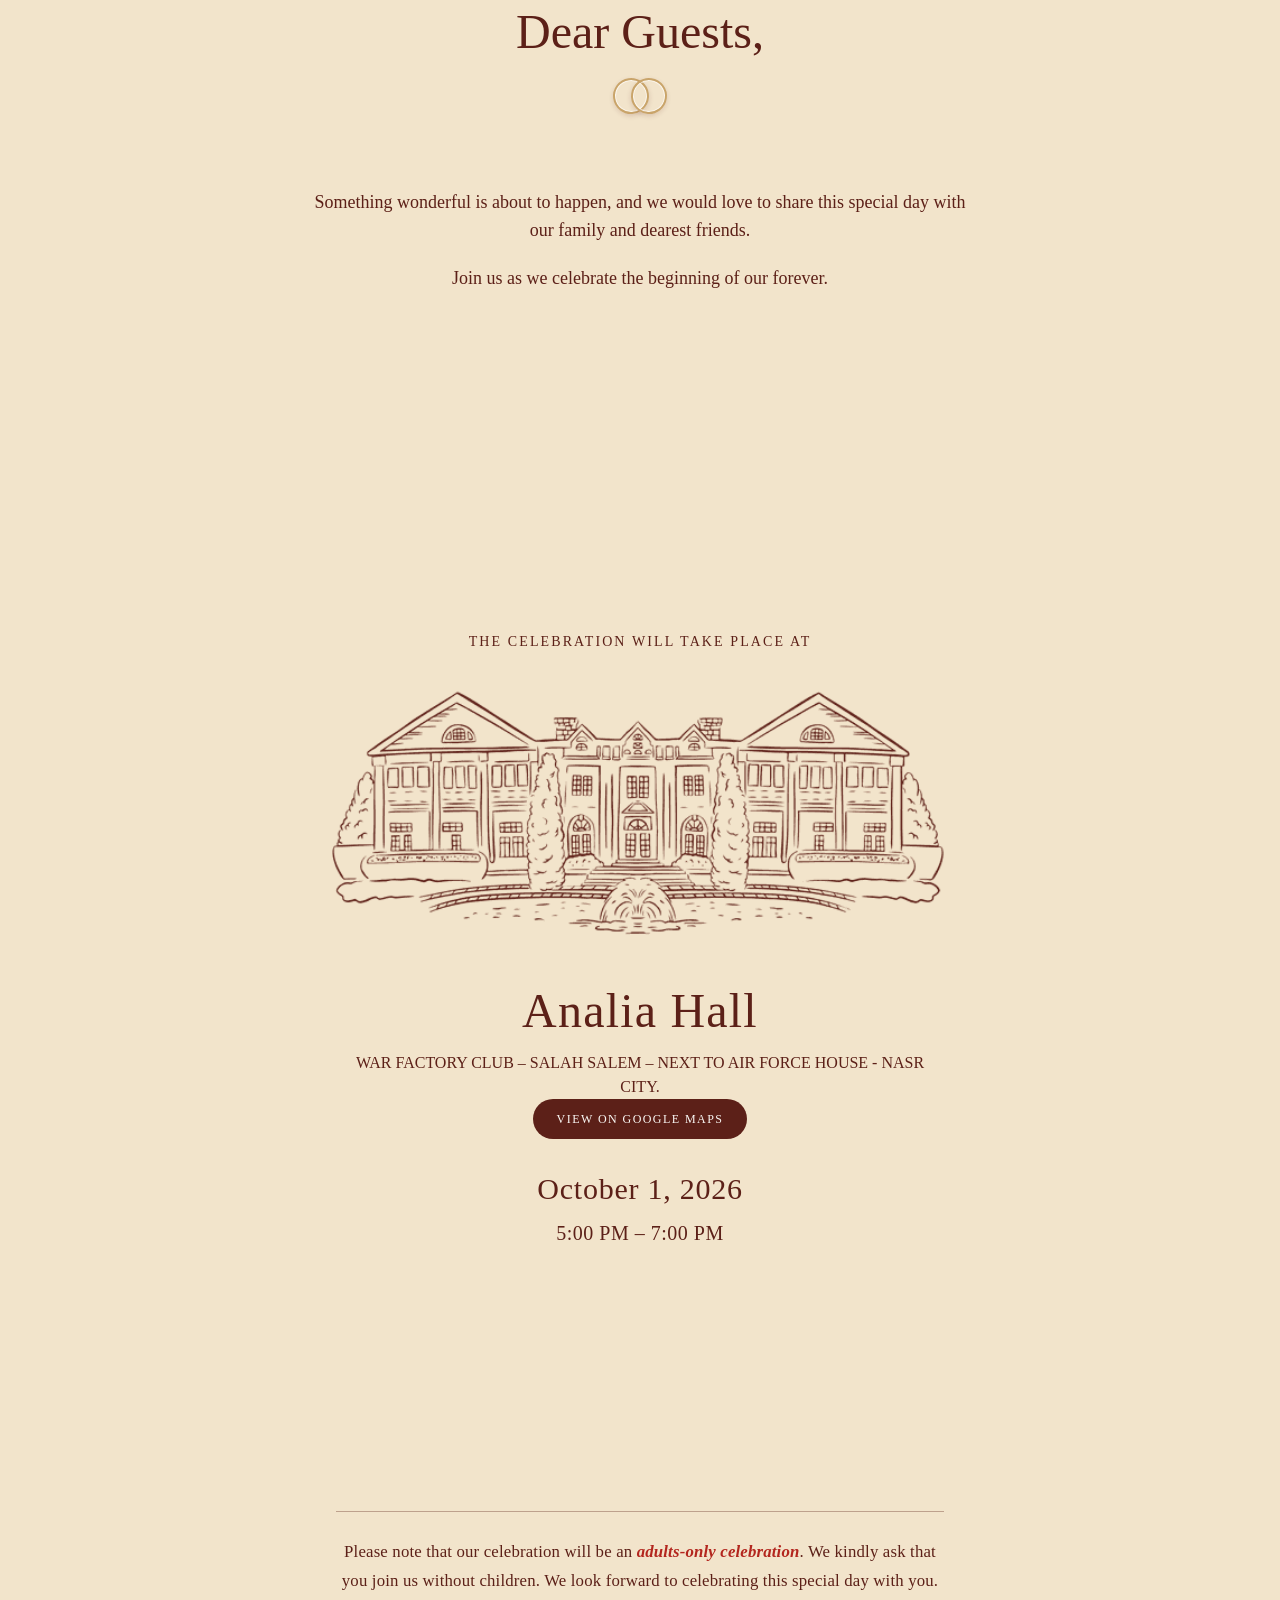
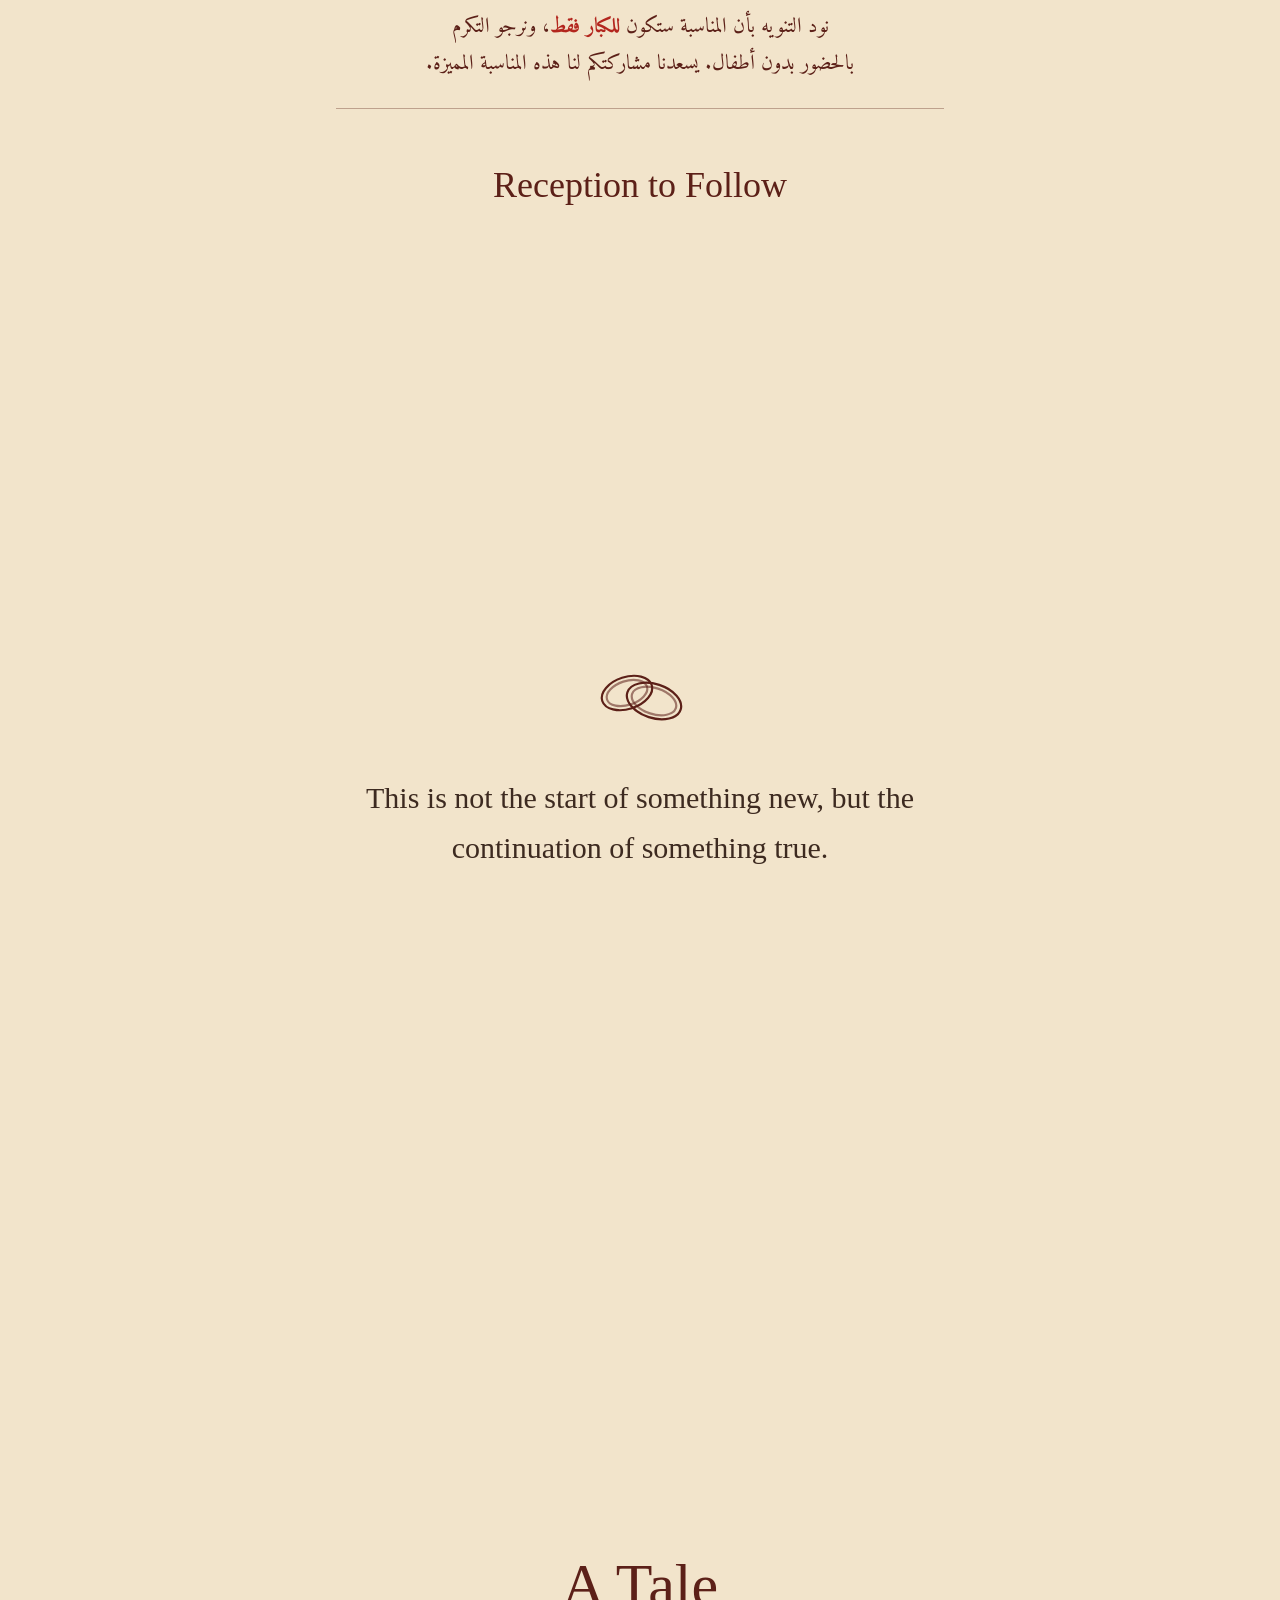
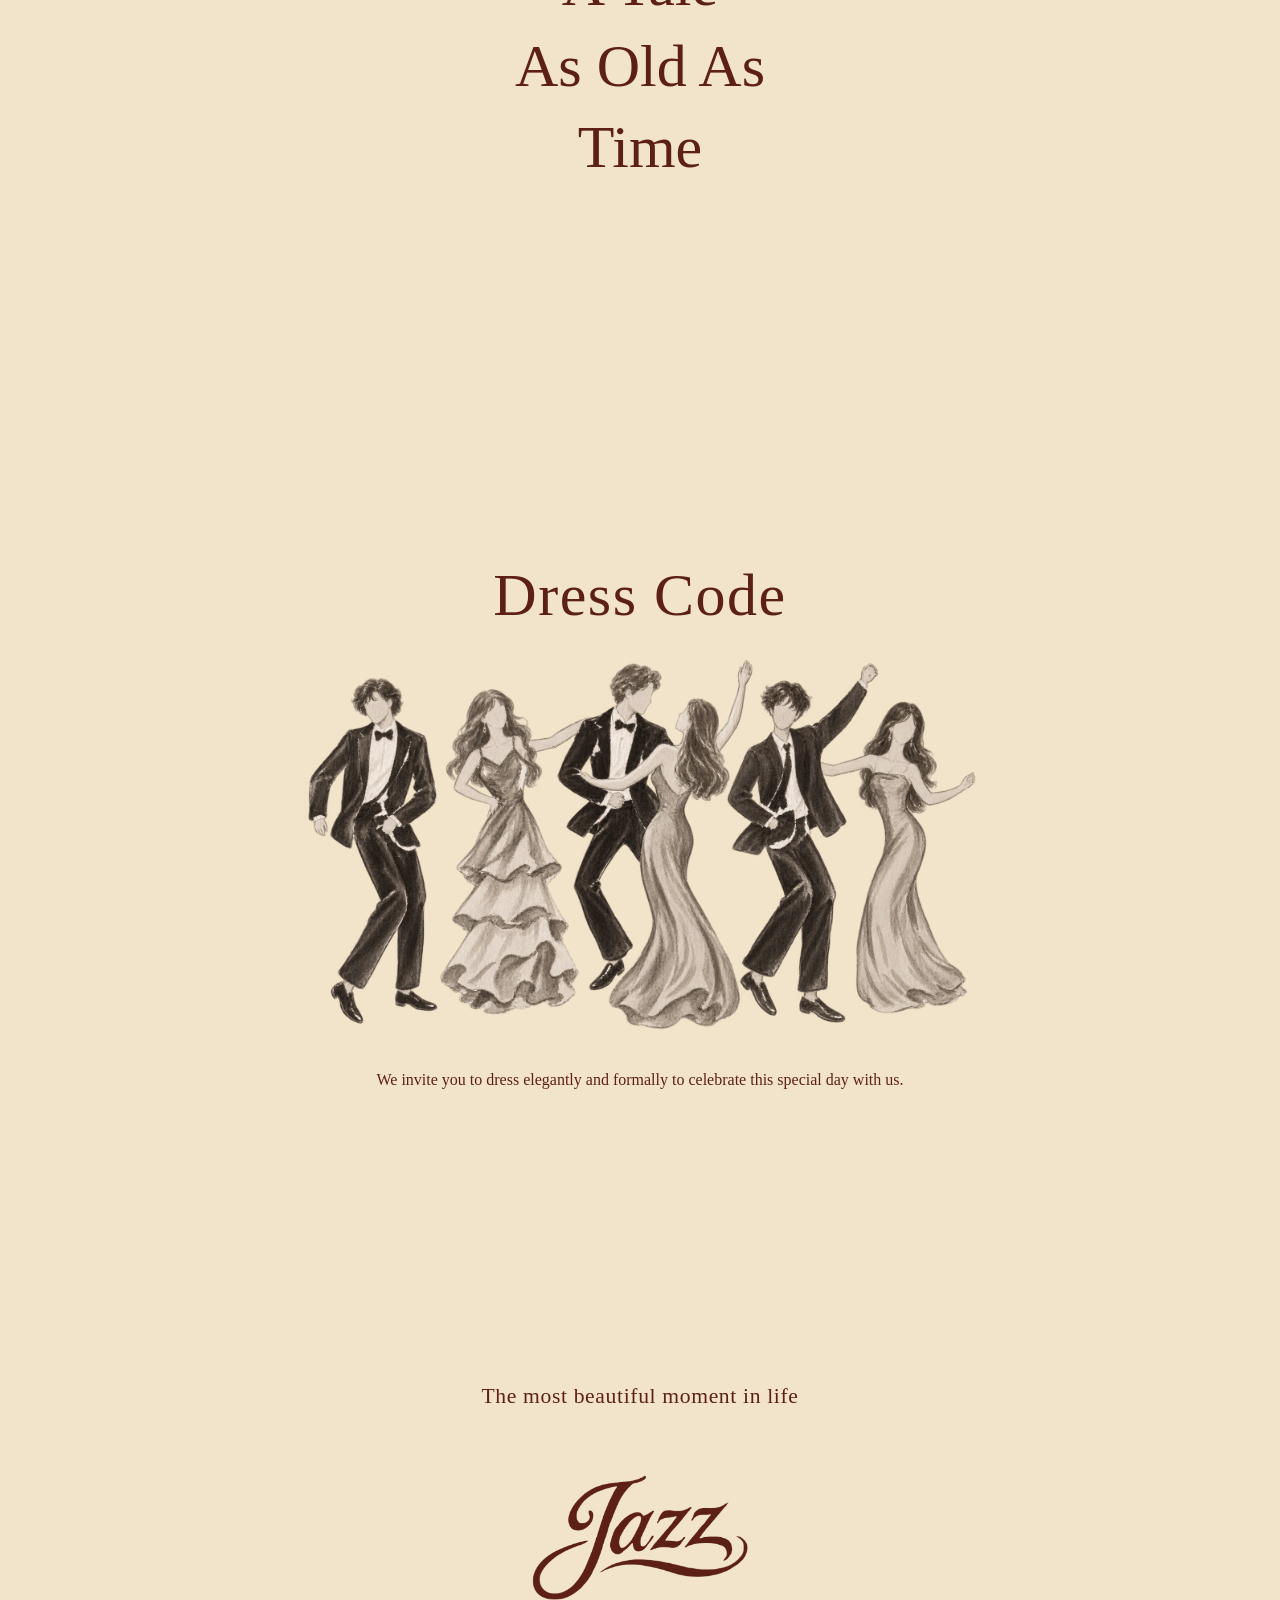
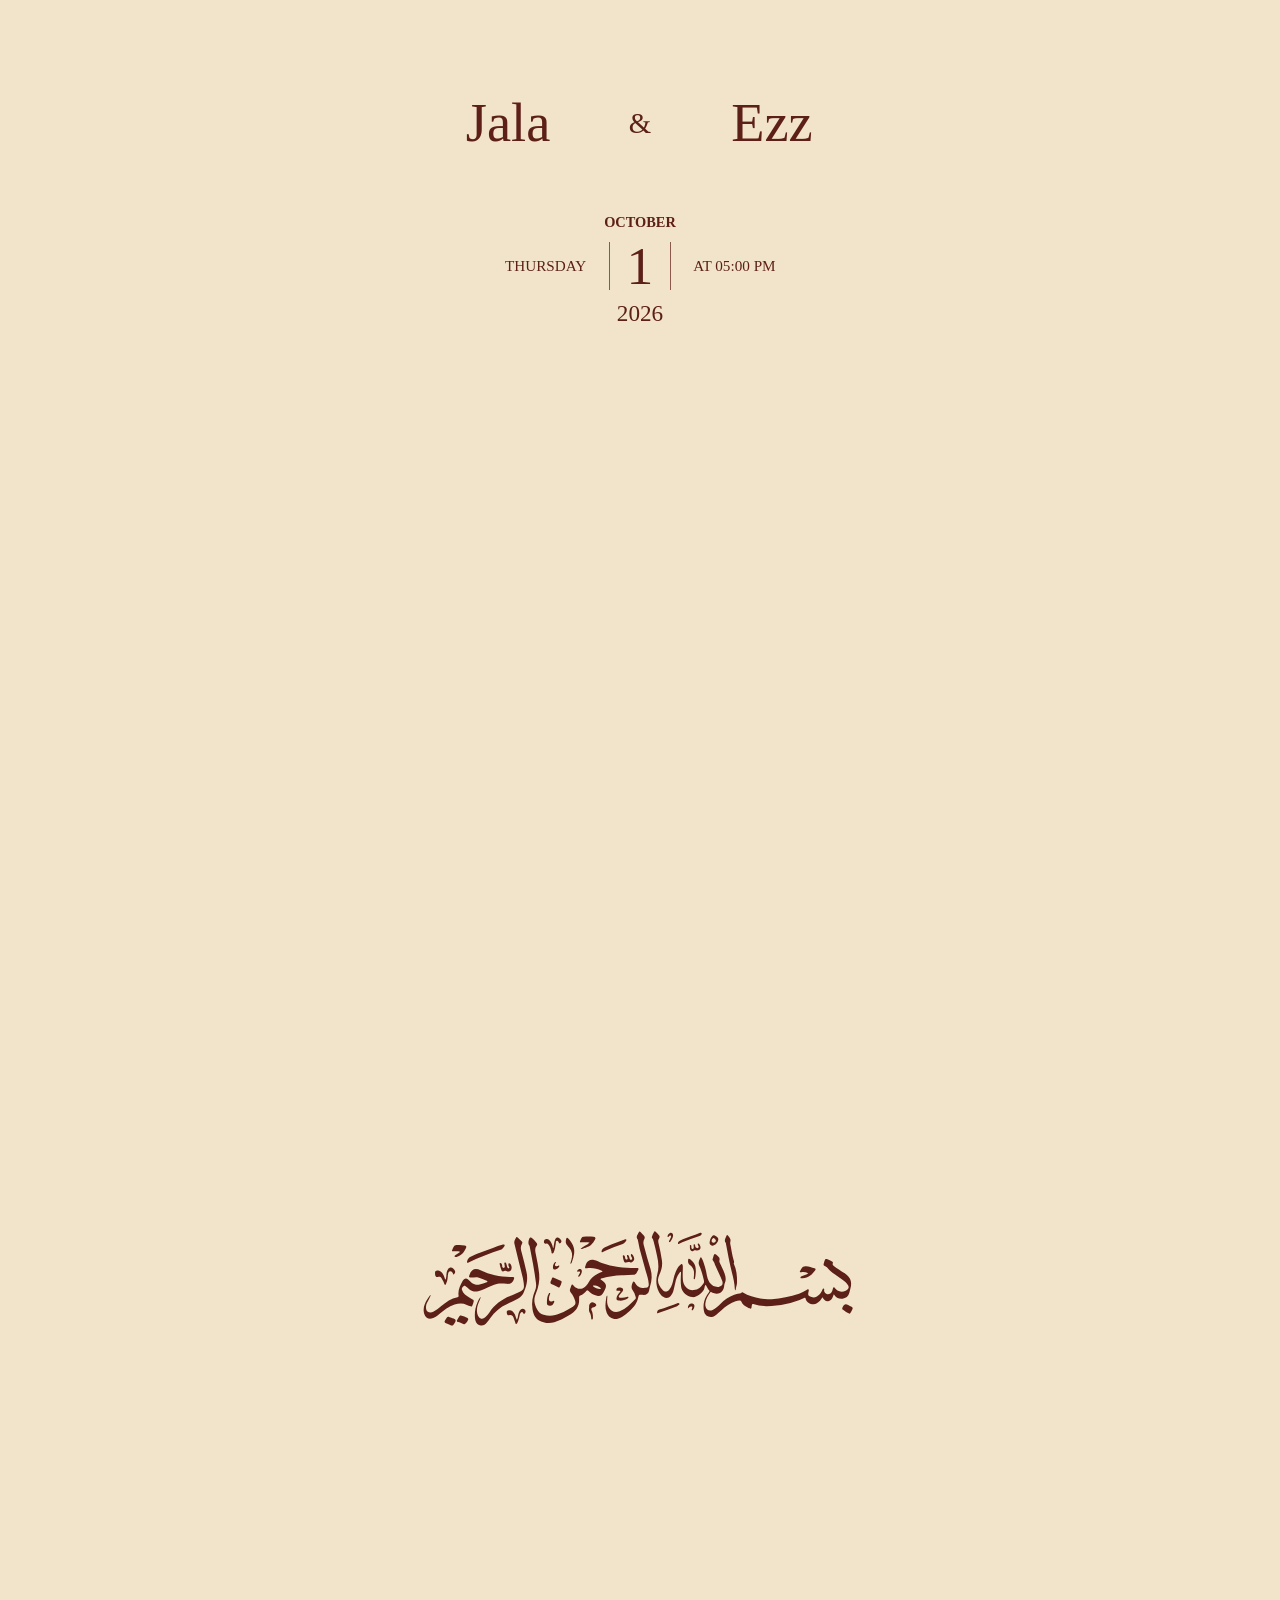
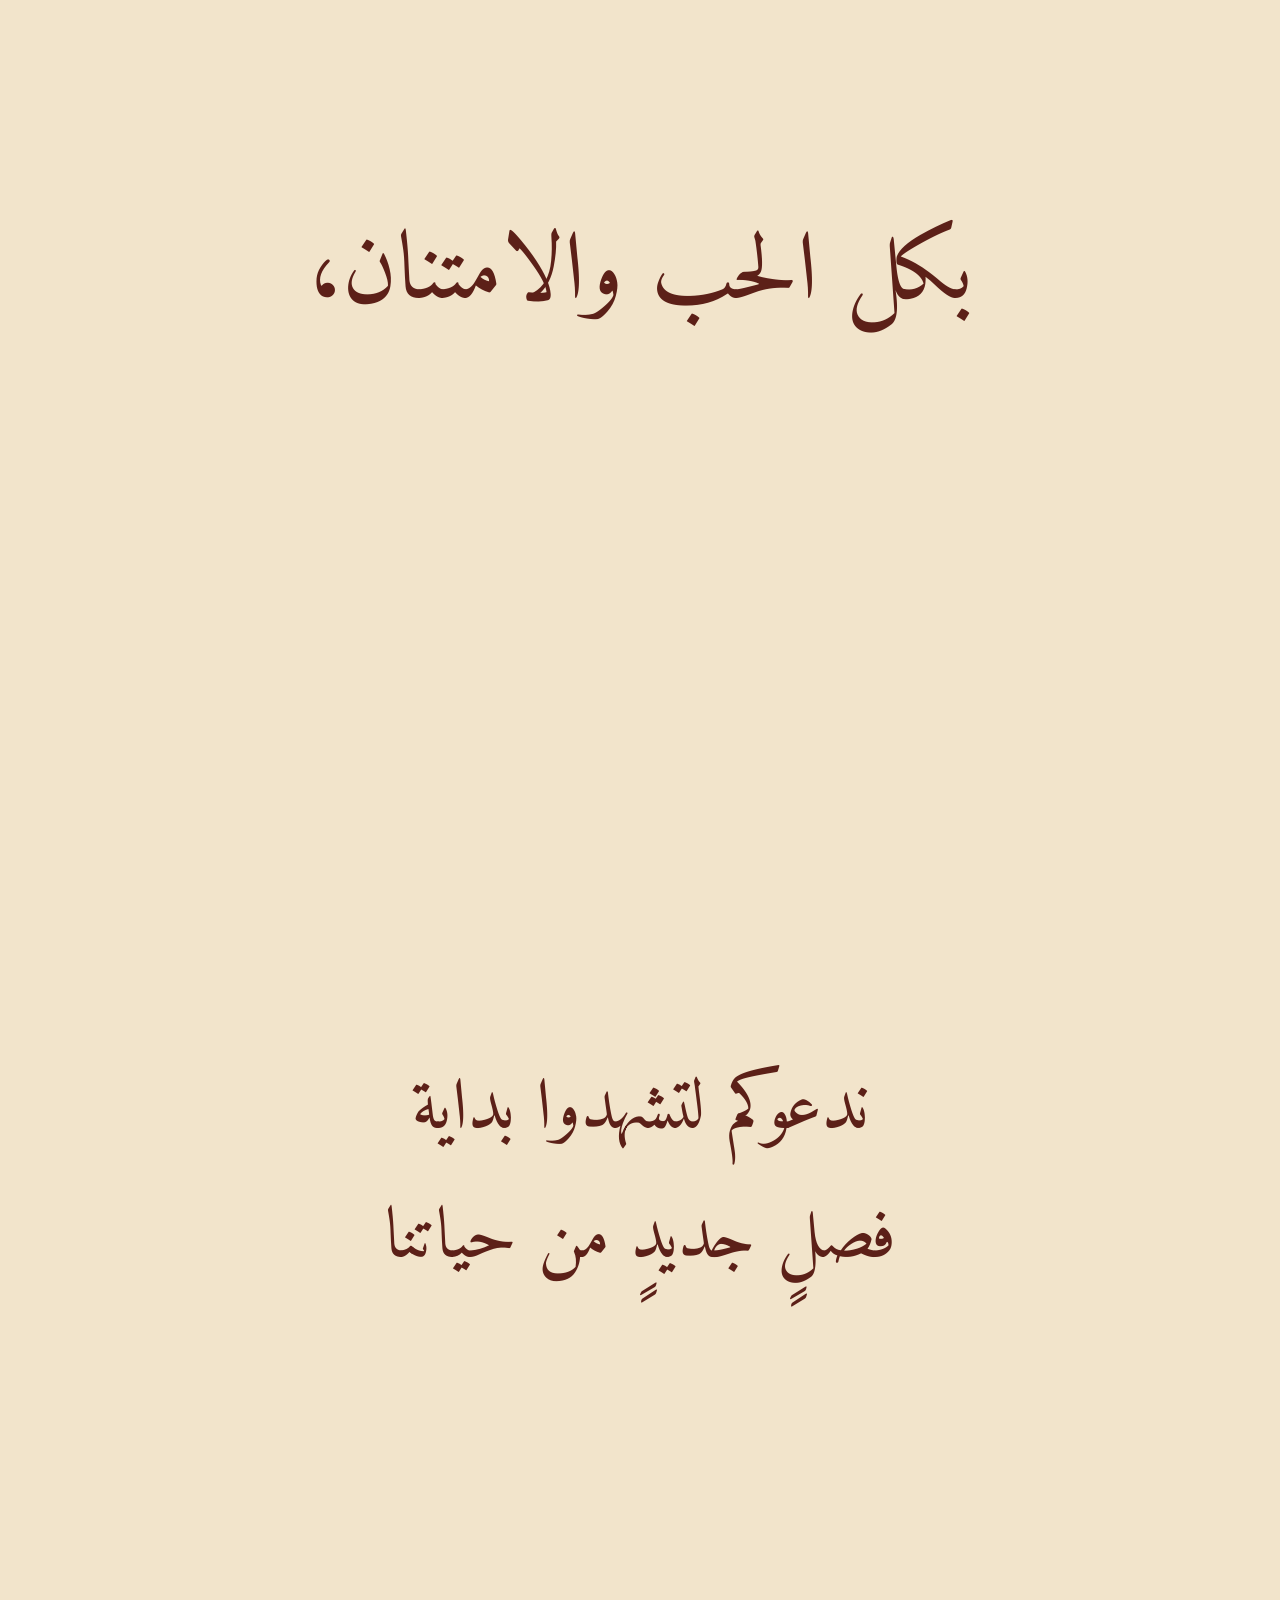
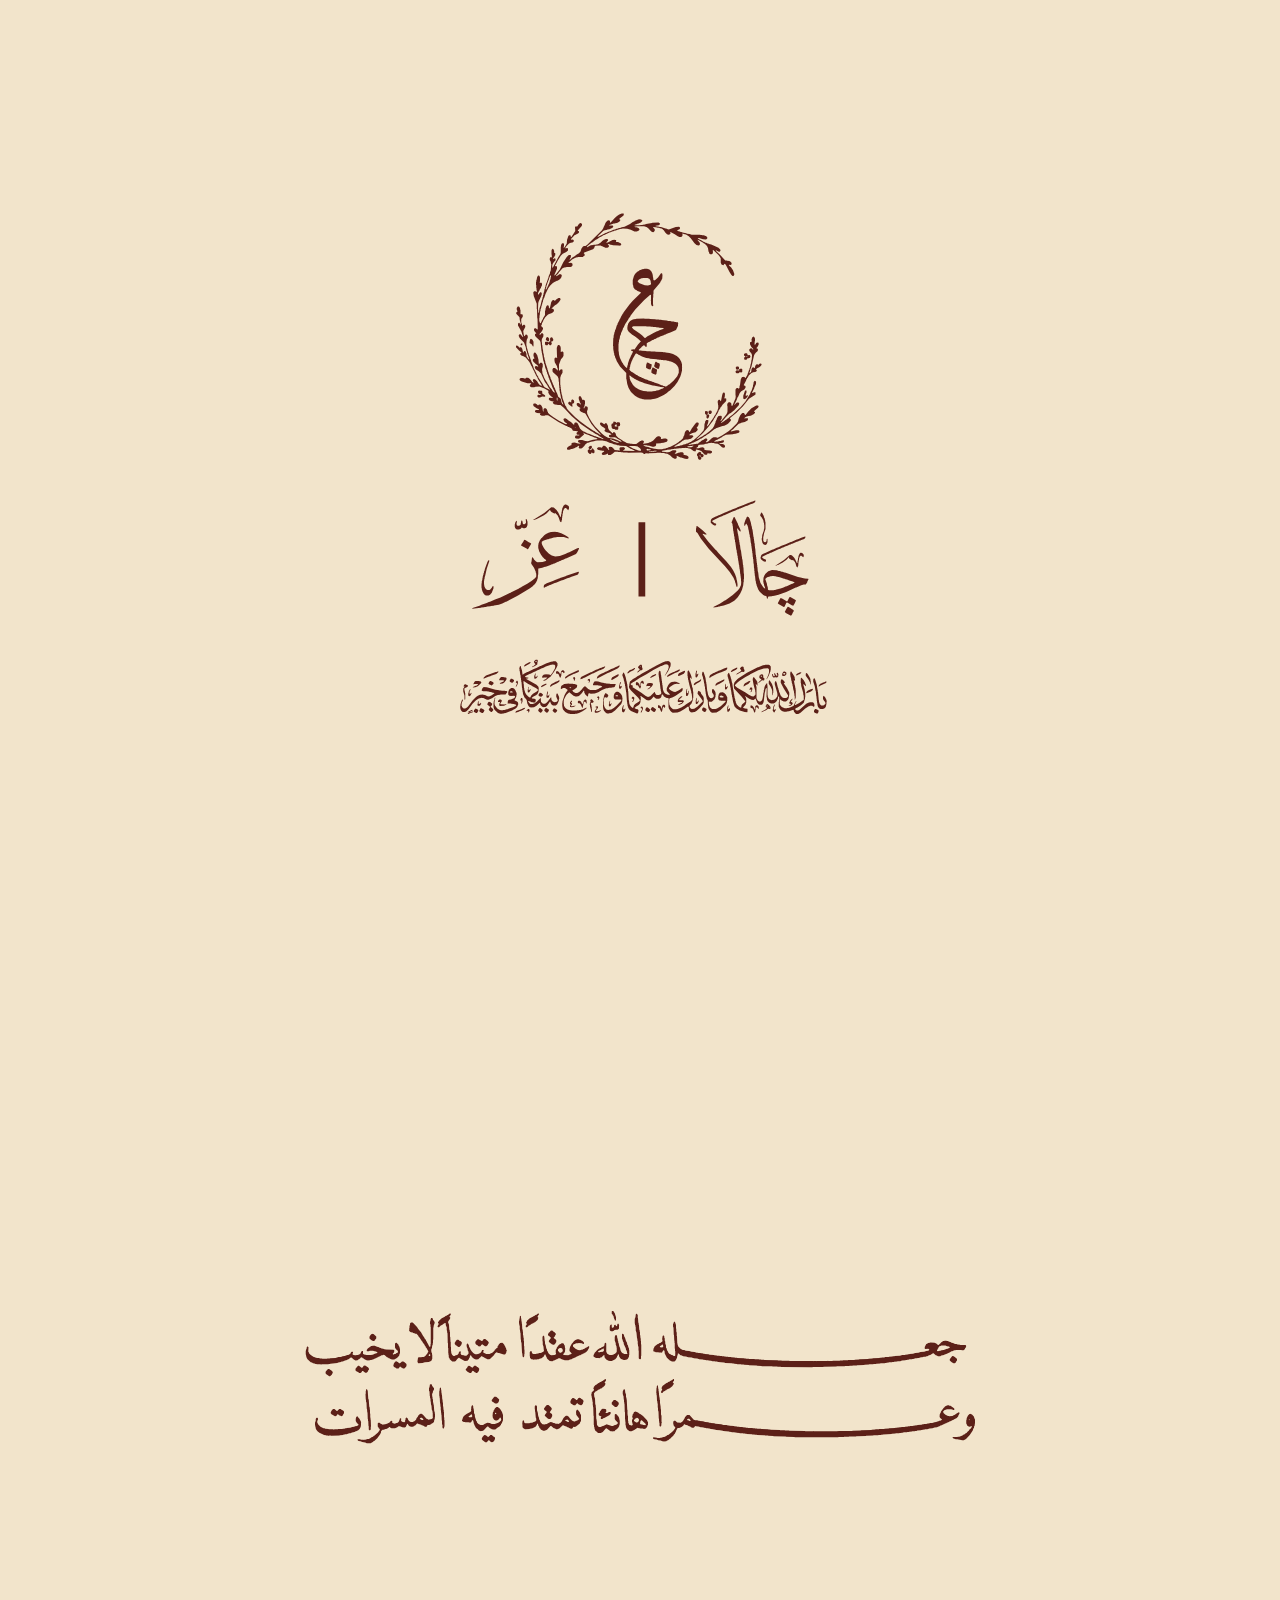
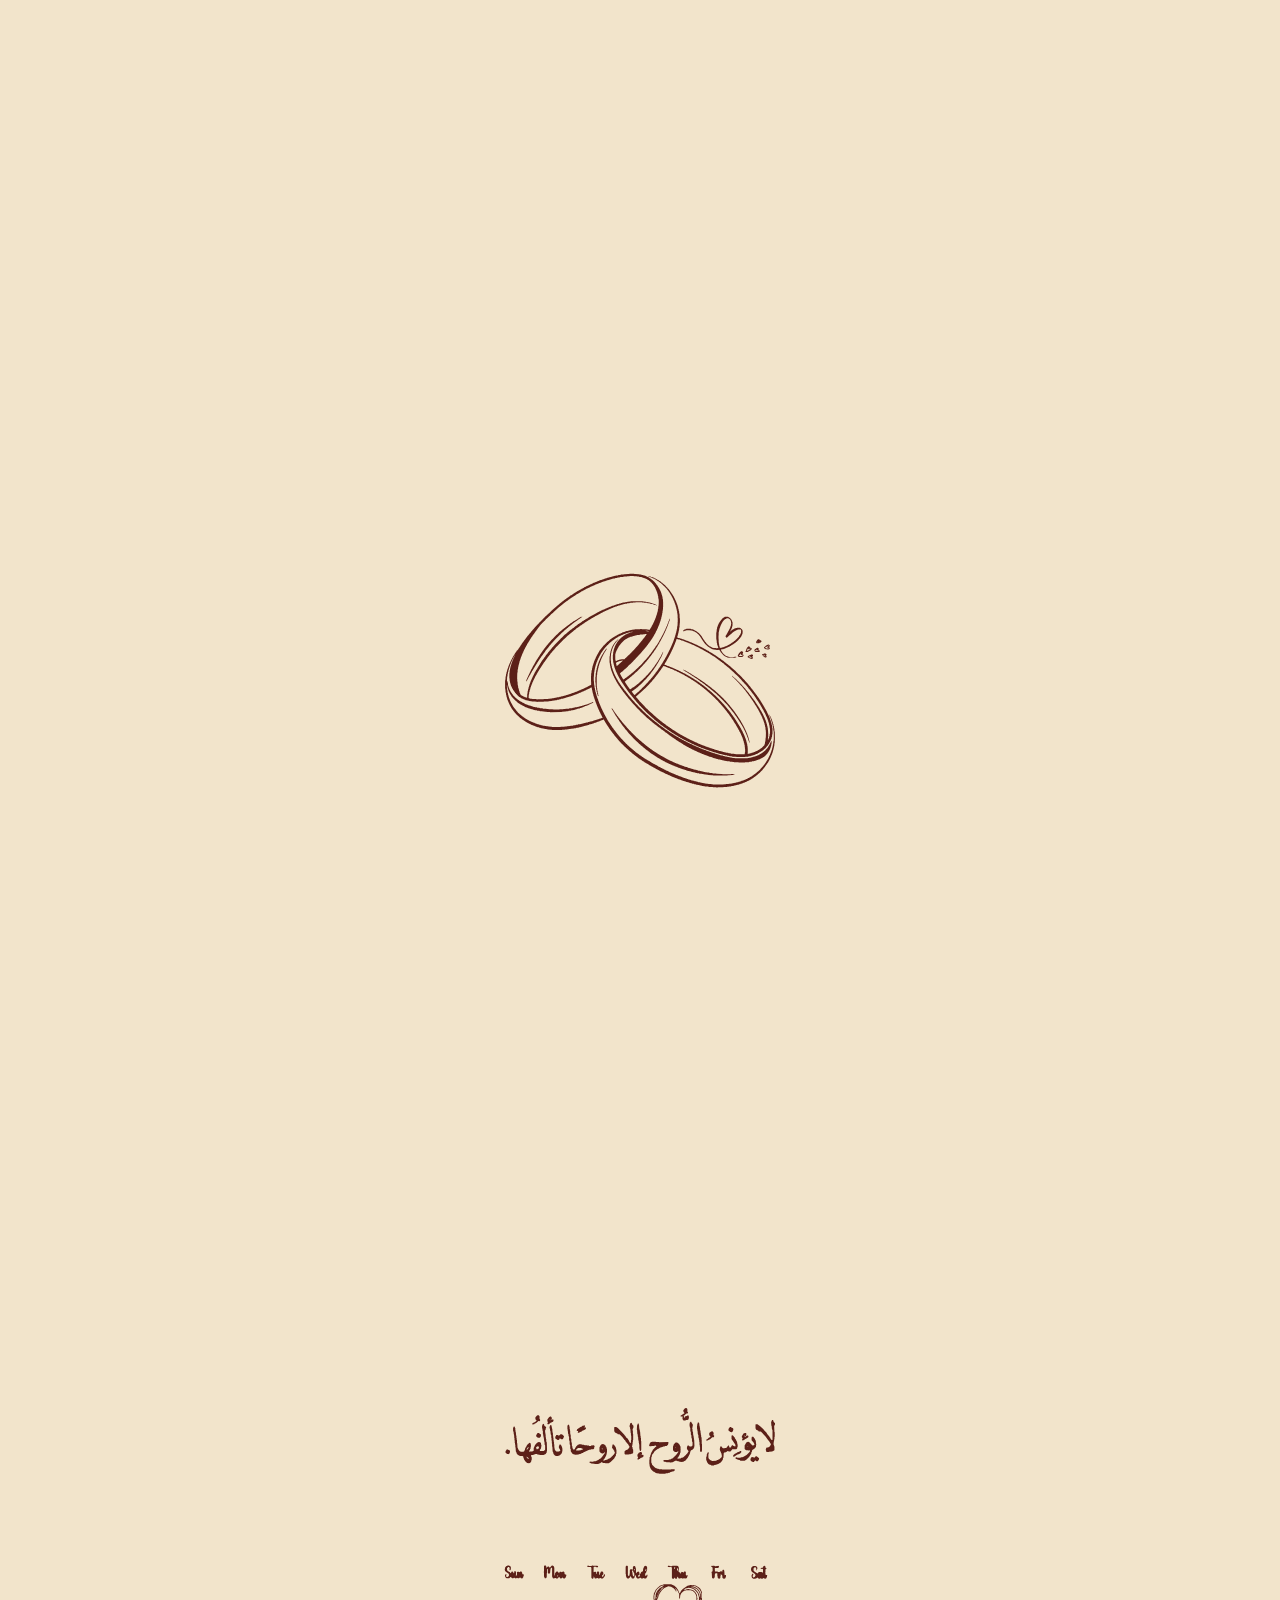
==== commit 5a0bff69: "Add Arabic venue address to invitation" ====
--- a/index.html
+++ b/index.html
@@ -20,7 +20,7 @@
     <link rel="preconnect" href="https://fonts.gstatic.com" crossorigin>
     <link href="https://fonts.googleapis.com/css2?family=Amiri:wght@400;700&display=swap" rel="stylesheet">
     <link rel="stylesheet" href="css/index-Dyor1O63.css">
-    <link rel="stylesheet" href="css/site-background.css?v=pages-31">
+    <link rel="stylesheet" href="css/site-background.css?v=venue-32">
 </head>
 <body>
     <div id="root"></div>
@@ -29,6 +29,6 @@
         window.history.replaceState(null, '', window.location.pathname.replace('/index.html', '/'));
       }
     </script>
-    <script type="module" crossorigin src="js/index-BG6wElBo-v3.beautified.js?v=ezz-jala-arabic-pages-37"></script>
+    <script type="module" crossorigin src="js/index-BG6wElBo-v3.beautified.js?v=venue-address-38"></script>
 </body>
 </html>
--- a/css/site-background.css
+++ b/css/site-background.css
@@ -258,10 +258,41 @@
 }
 
 /* Keep the final invitation card crisp, centered, and readable on mobile. */
+.final-date-card-page {
+    gap: clamp(2.25rem, 8vw, 3.25rem);
+}
+
 .final-date-card-page .final-date-card-art {
     display: block;
     width: min(70vw, 17.5rem);
     height: auto;
+}
+
+.final-date-card-location {
+    width: min(88vw, 32rem);
+    color: #5C2018;
+    font-family: "Amiri", "Noto Naskh Arabic", "Traditional Arabic", serif;
+    text-align: center;
+}
+
+.final-date-card-venue,
+.final-date-card-address {
+    margin: 0;
+    color: inherit;
+    font-family: inherit;
+    font-weight: 400;
+    text-wrap: balance;
+}
+
+.final-date-card-venue {
+    font-size: clamp(1.55rem, 6vw, 2.1rem);
+    line-height: 1.35;
+}
+
+.final-date-card-address {
+    margin-top: 0.35rem;
+    font-size: clamp(1.05rem, 4.2vw, 1.35rem);
+    line-height: 1.65;
 }
 
 /* Preserve the three-line love quote and its long calligraphic swashes. */
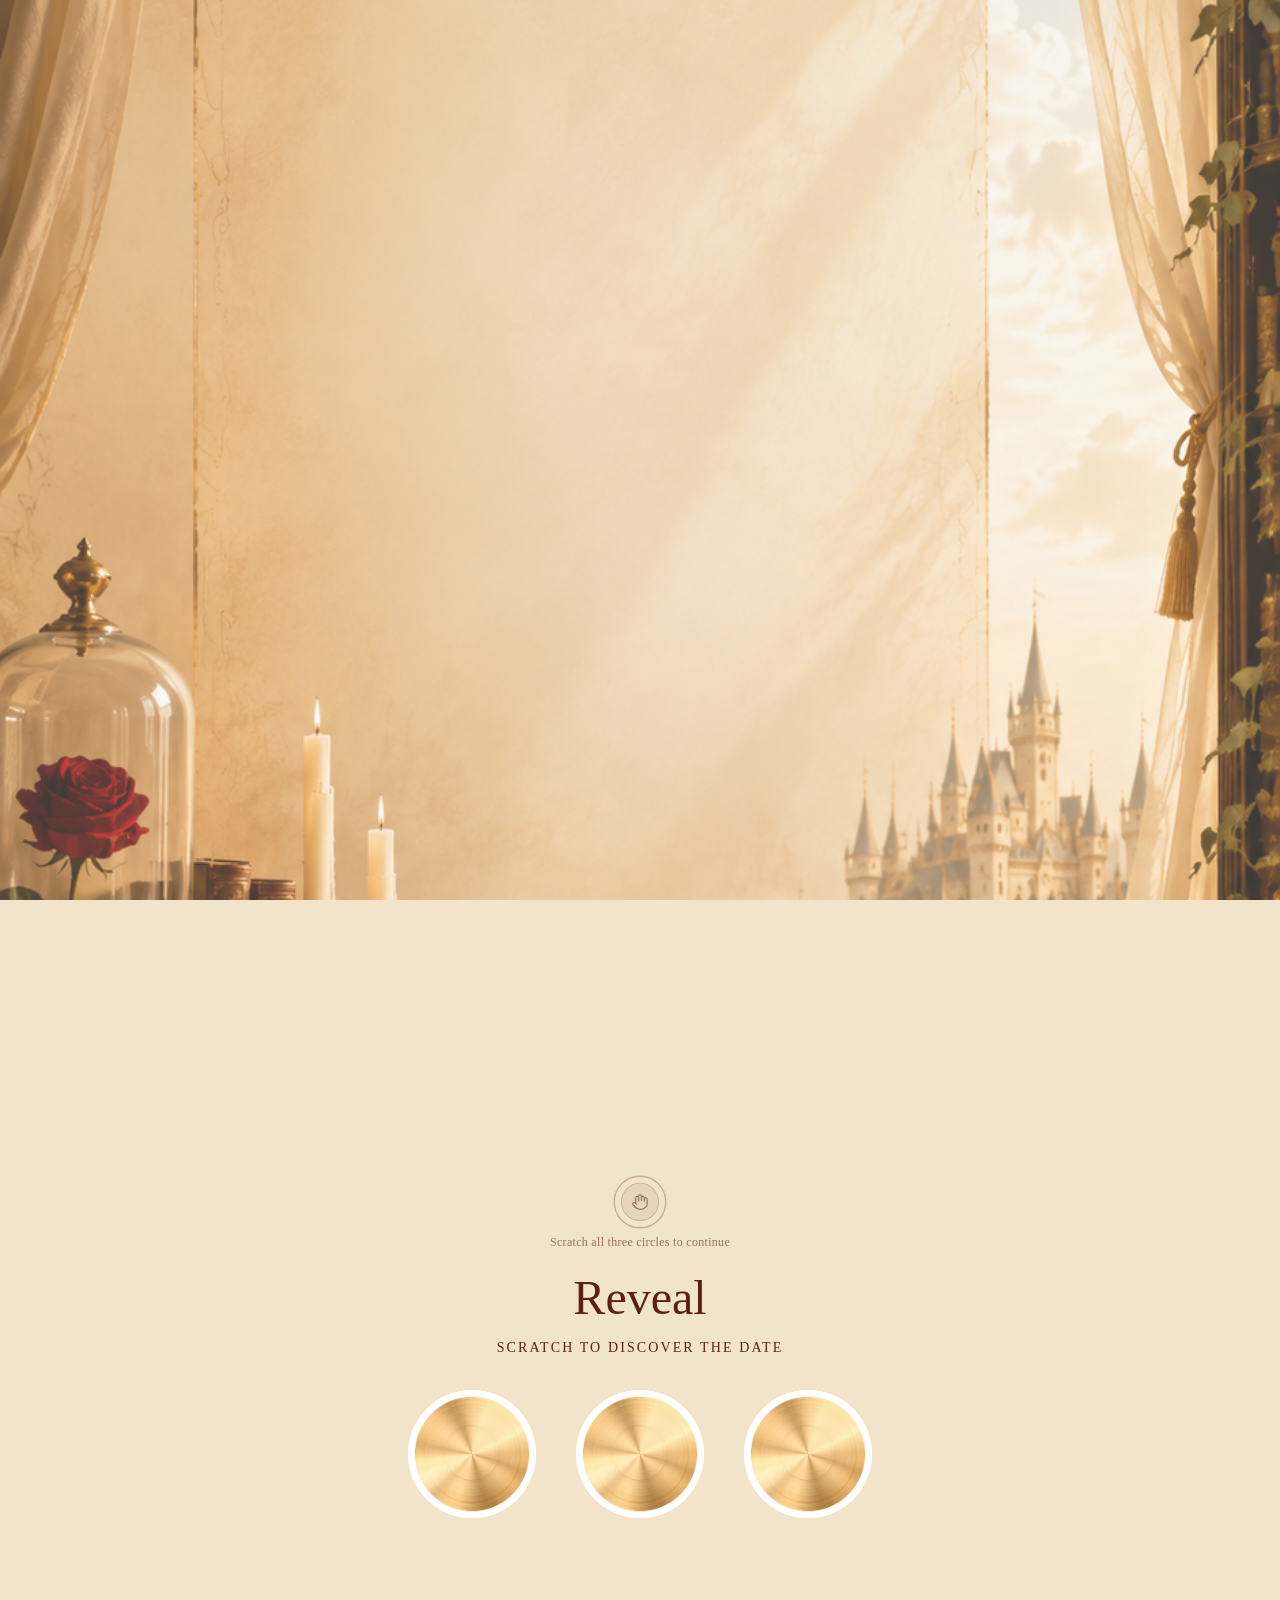
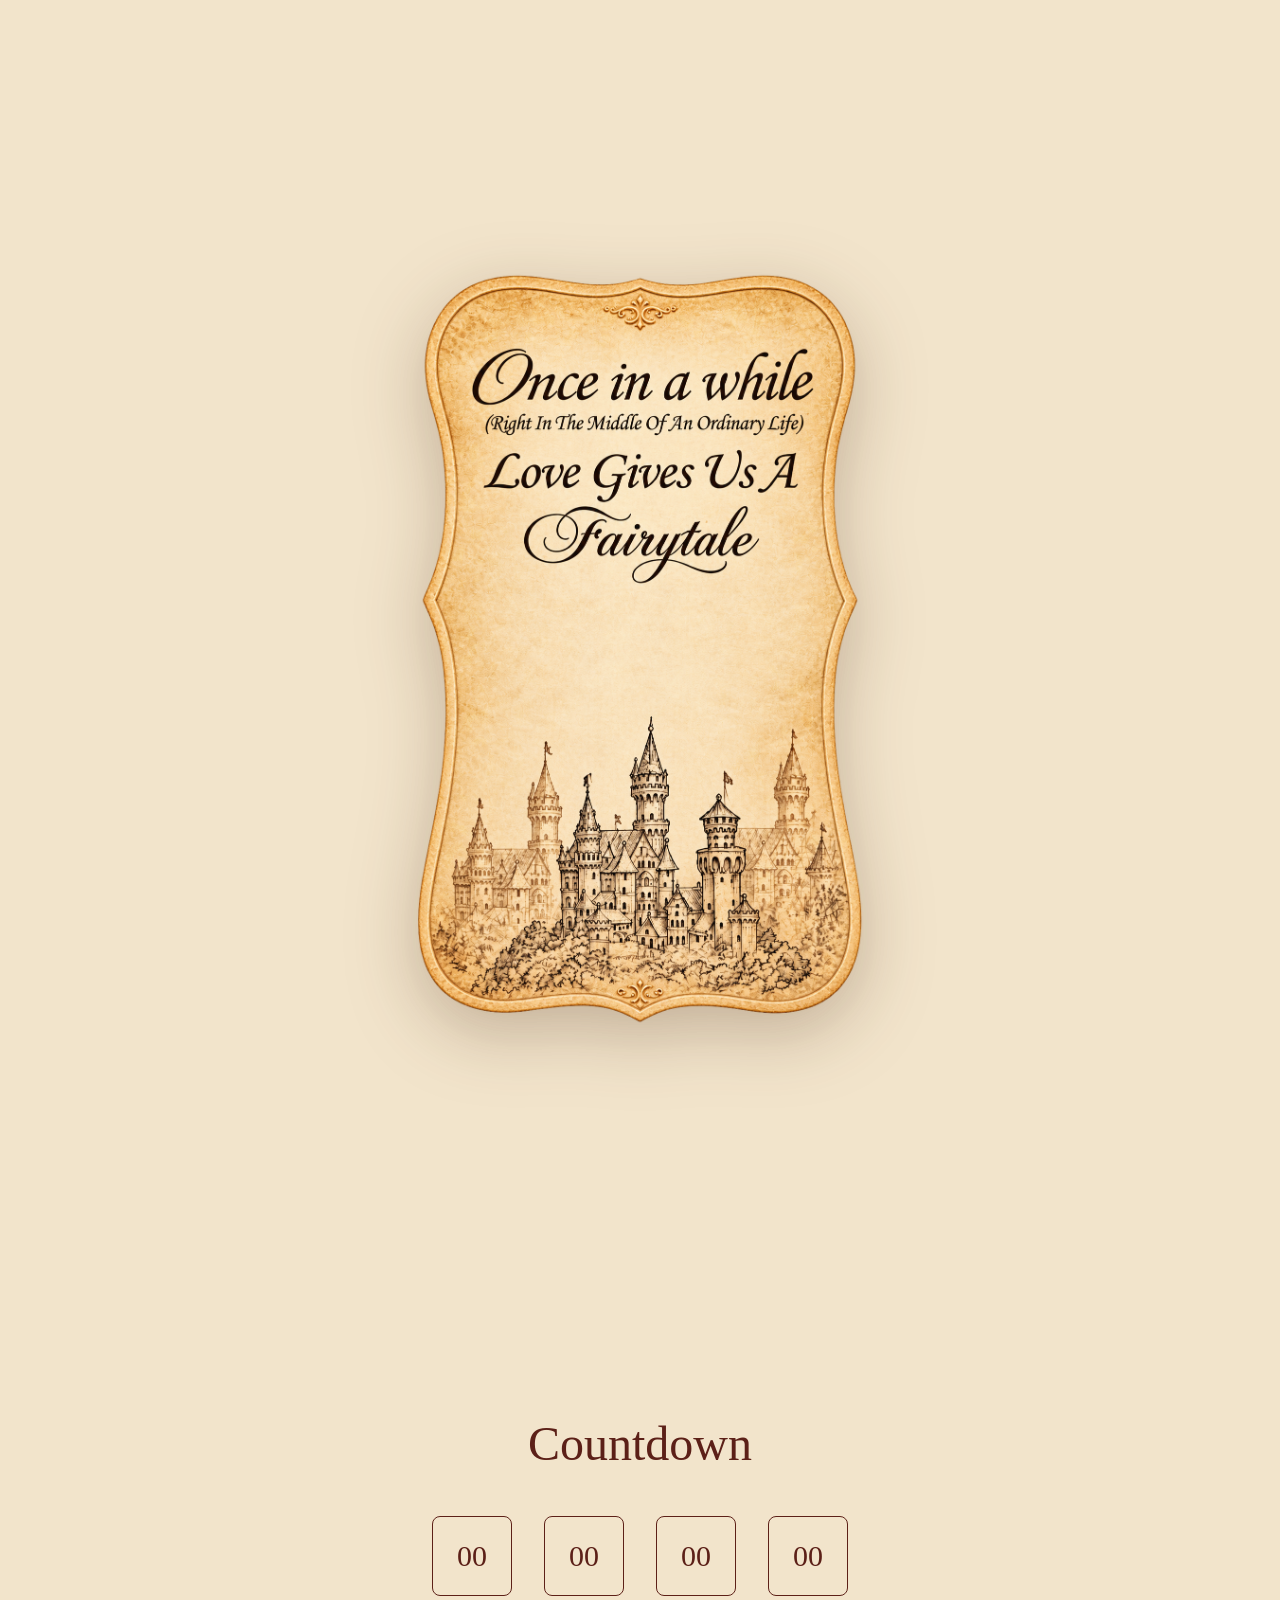
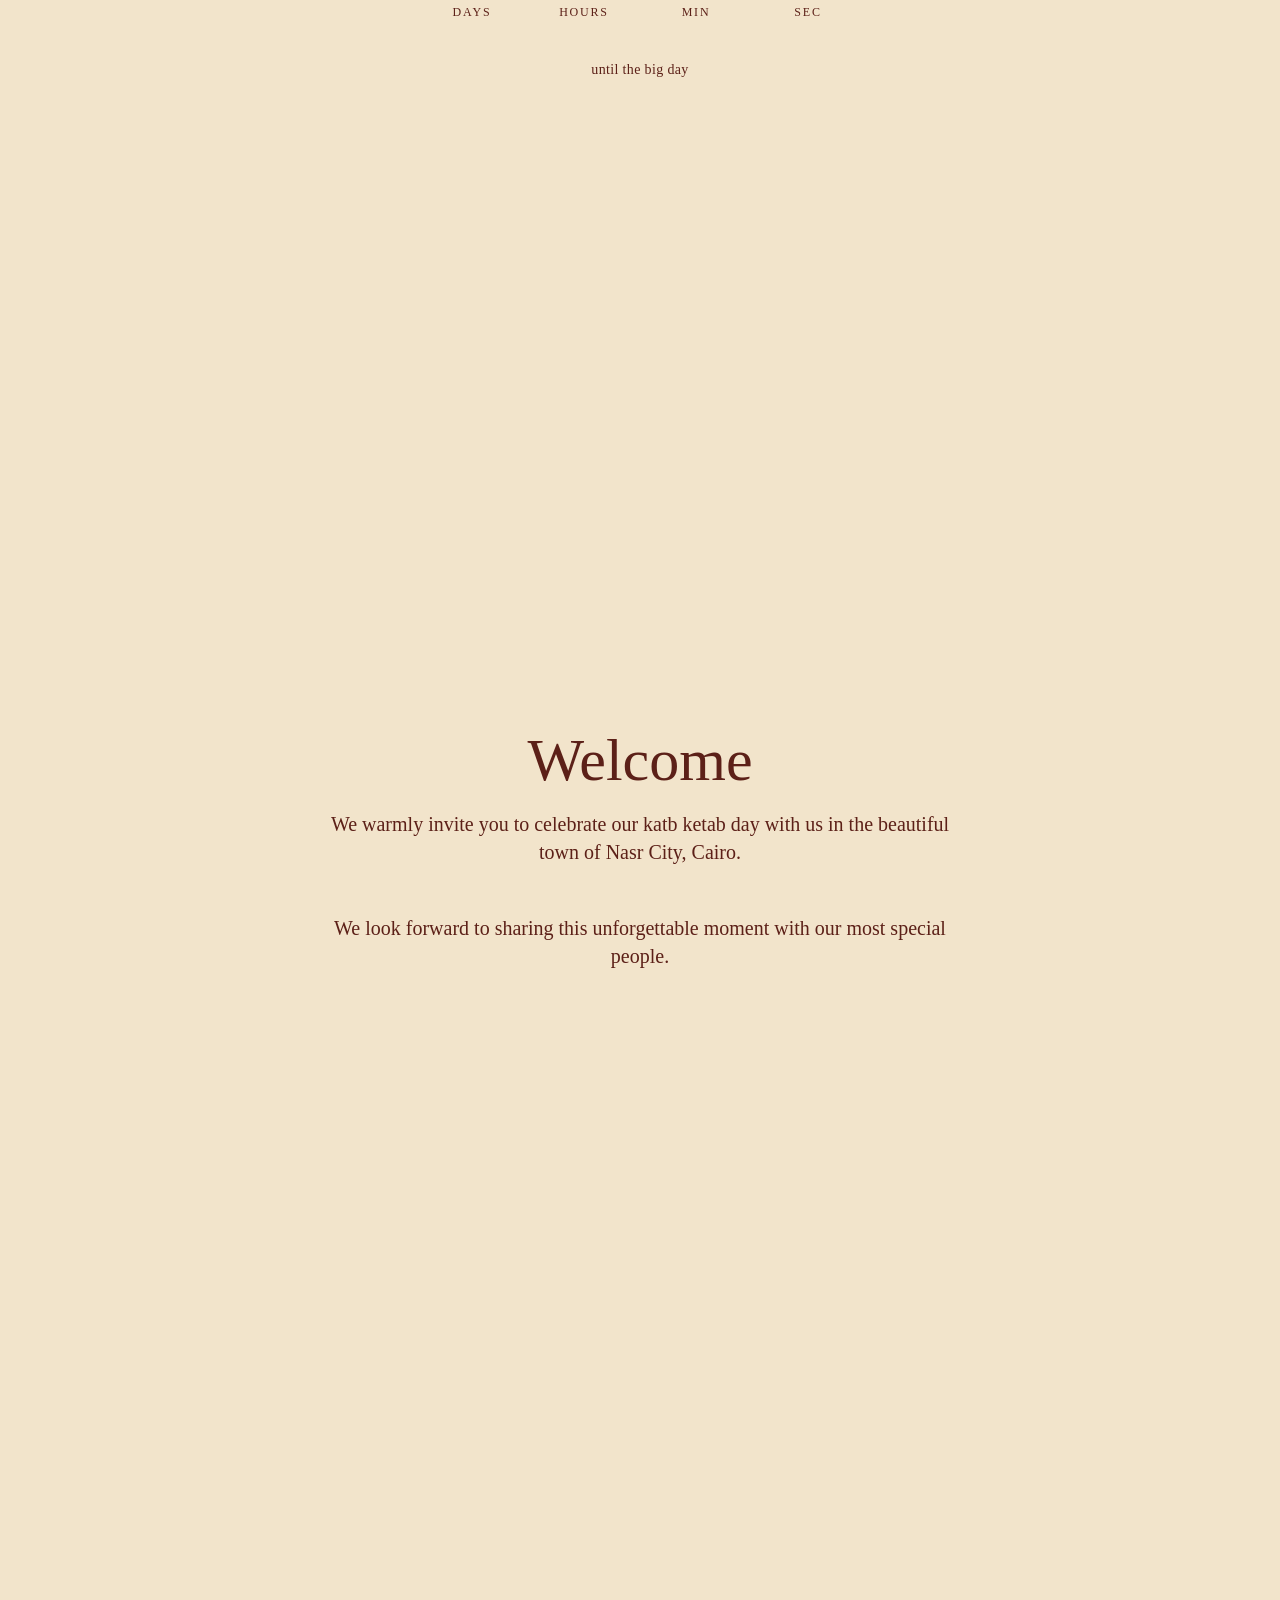
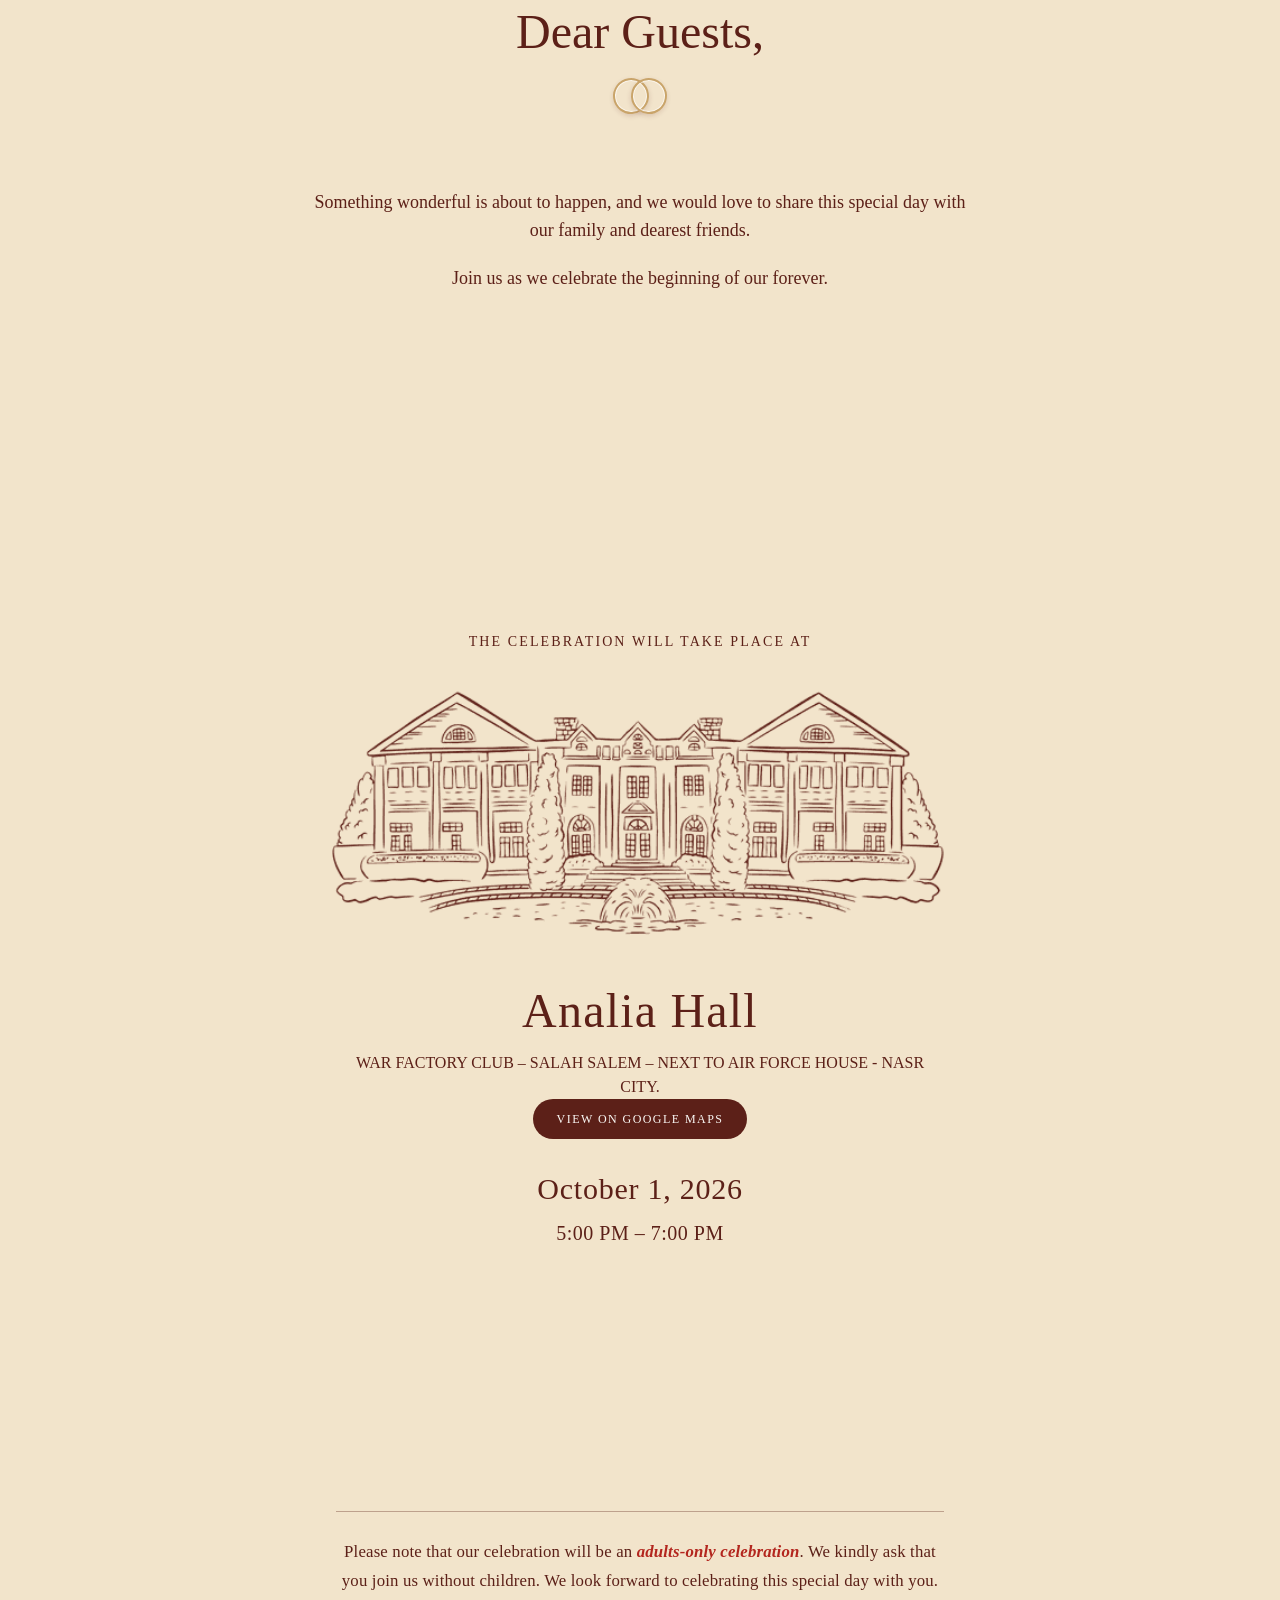
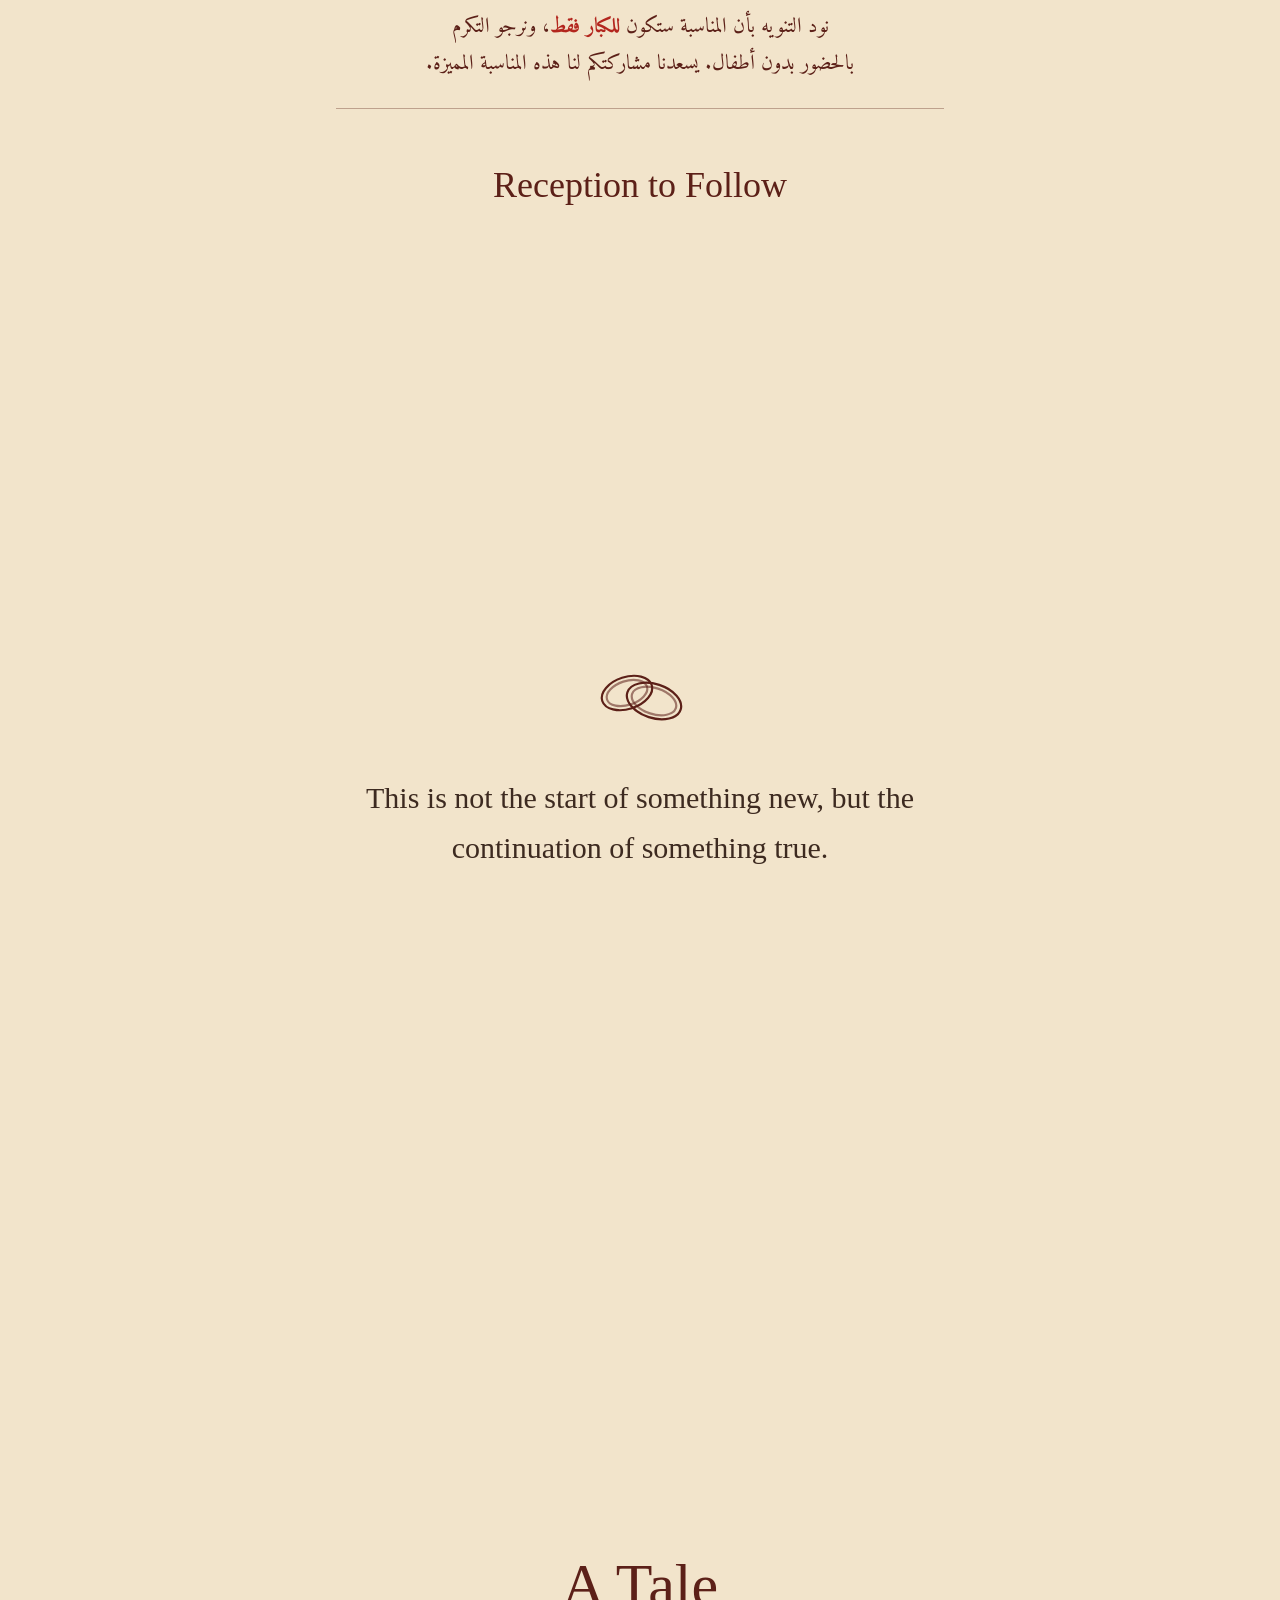
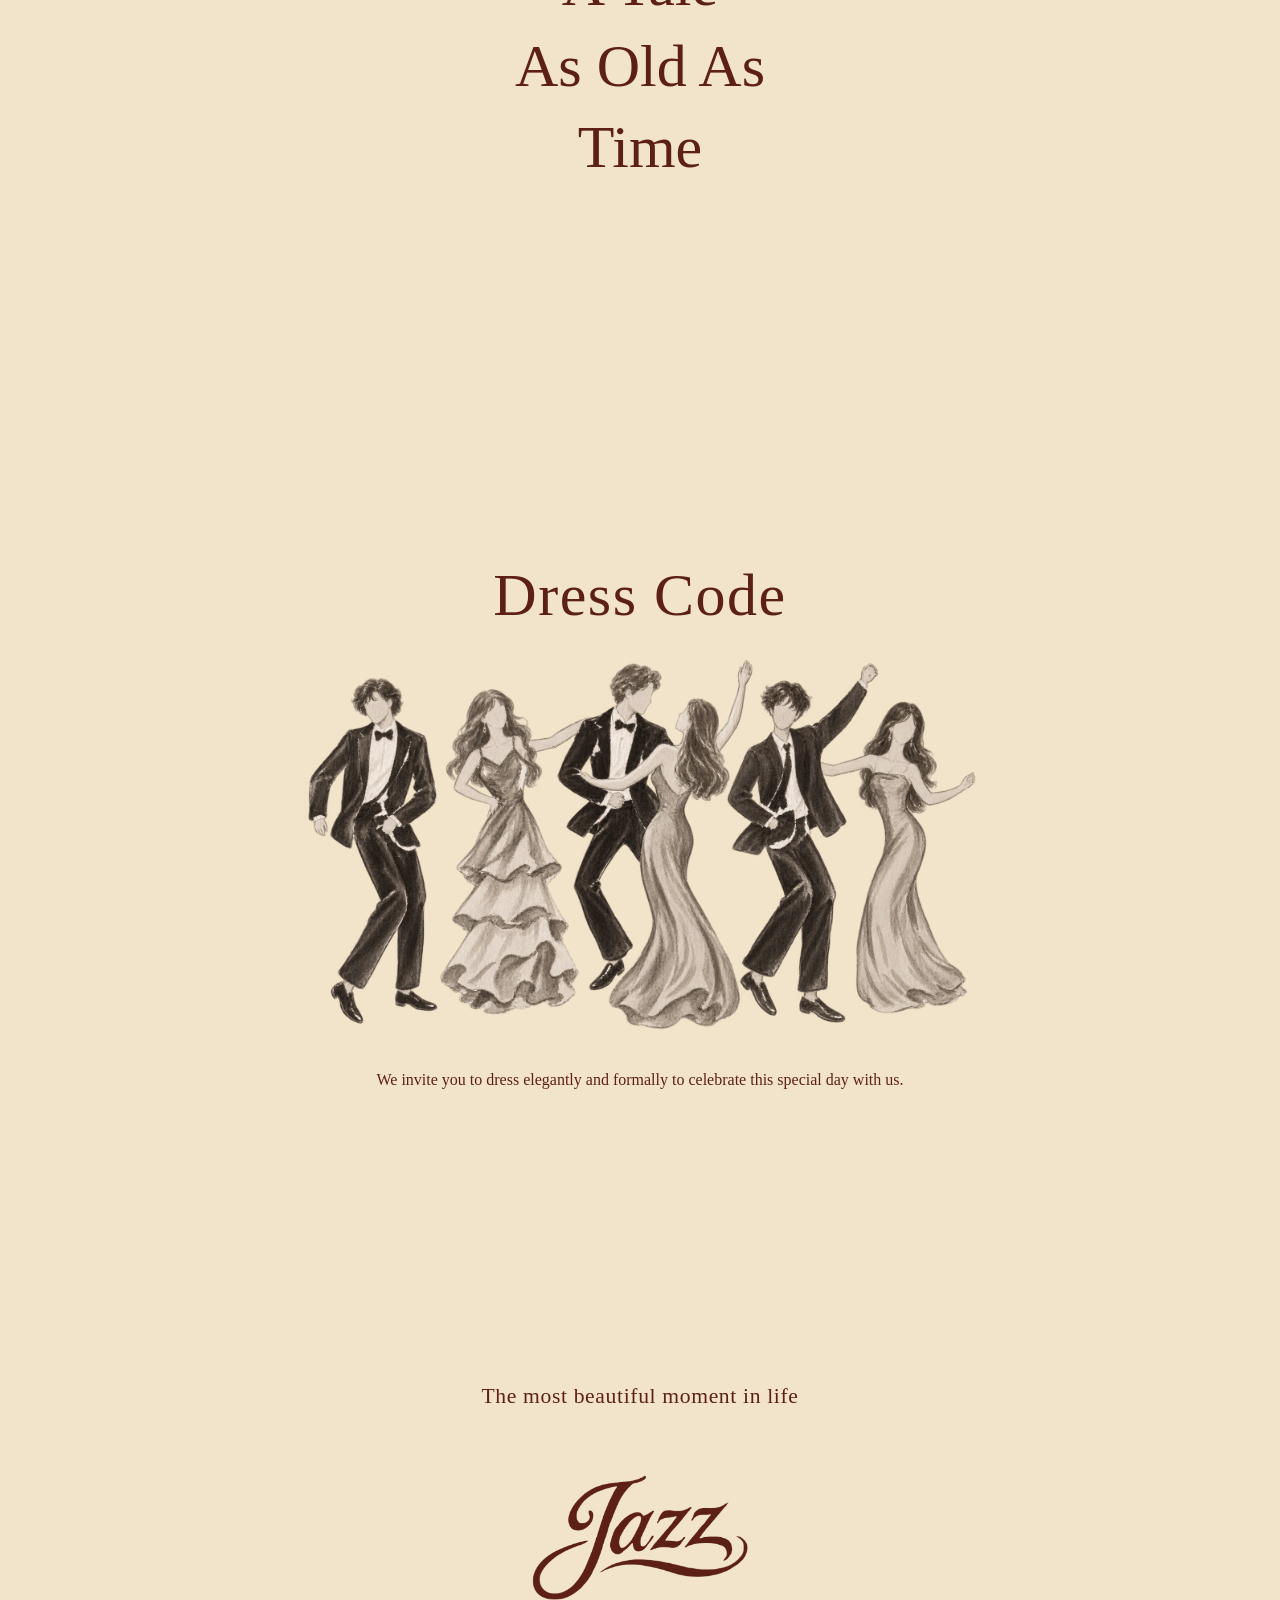
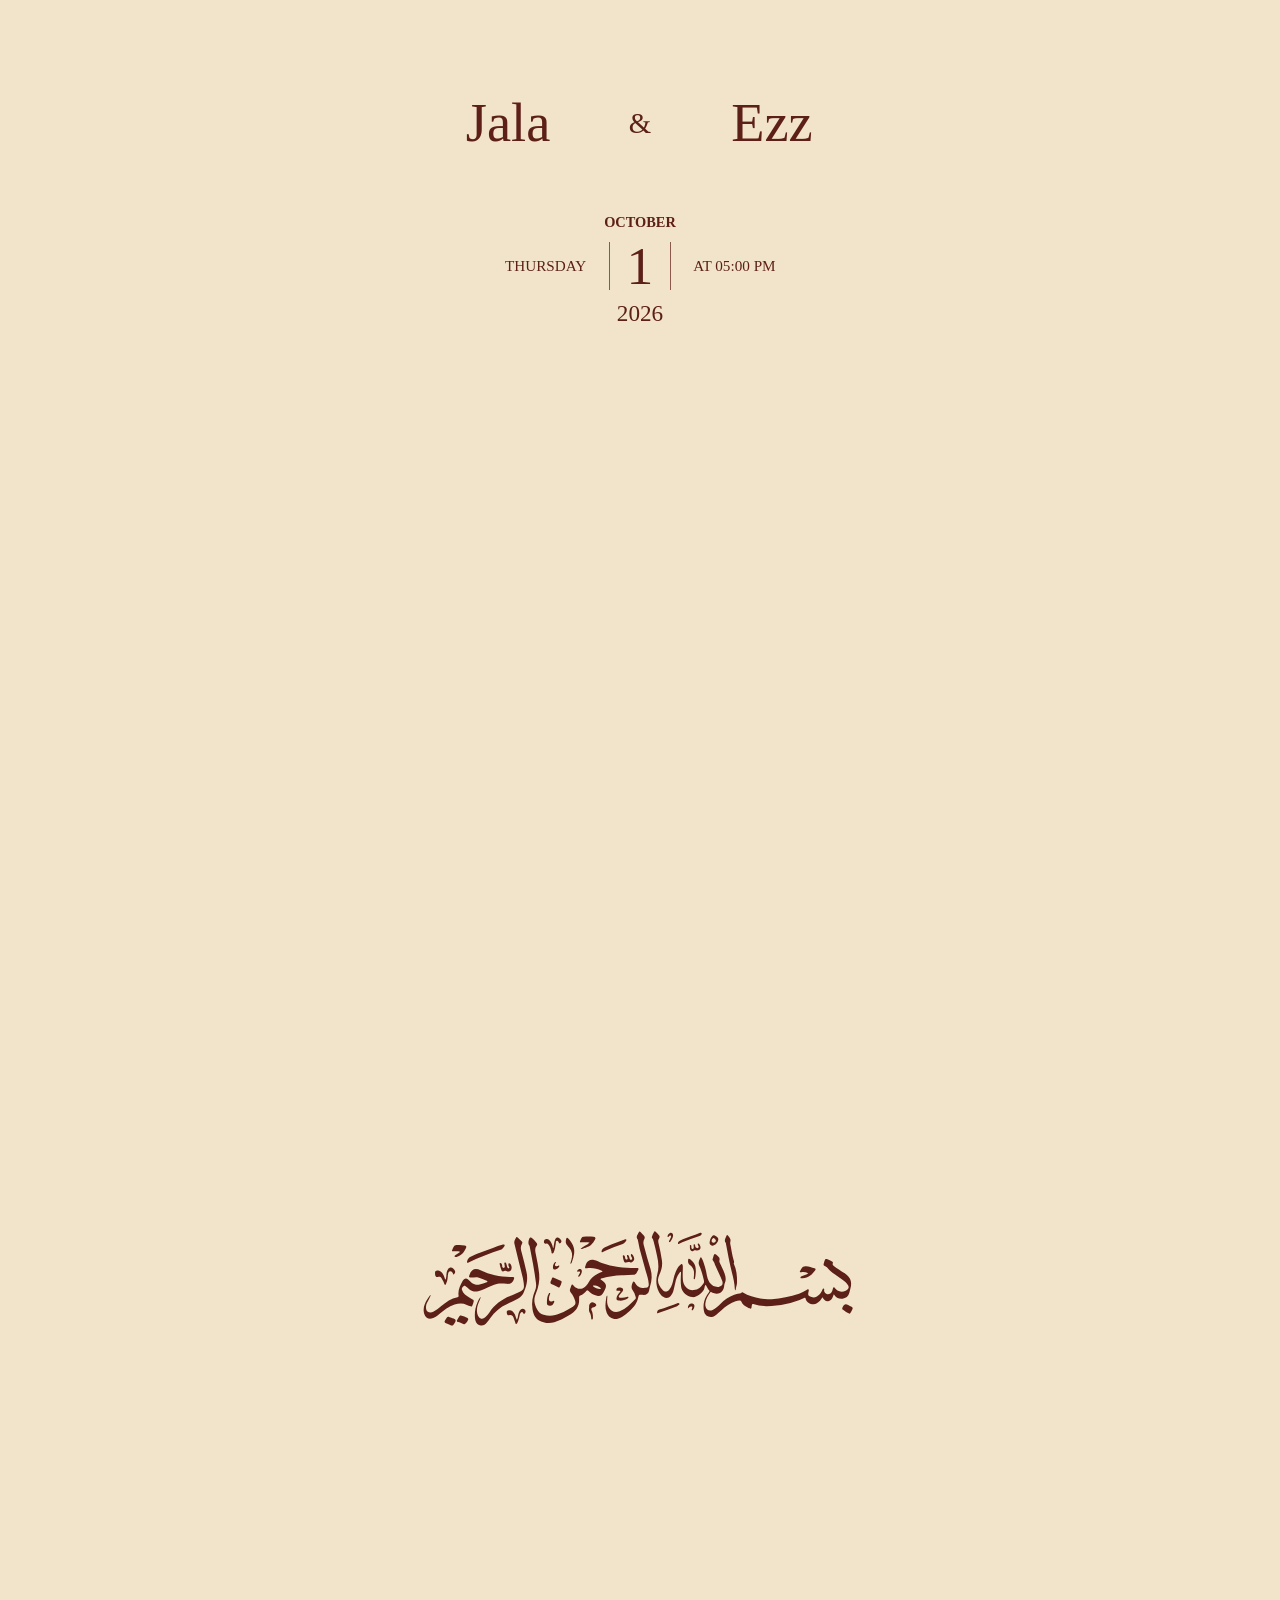
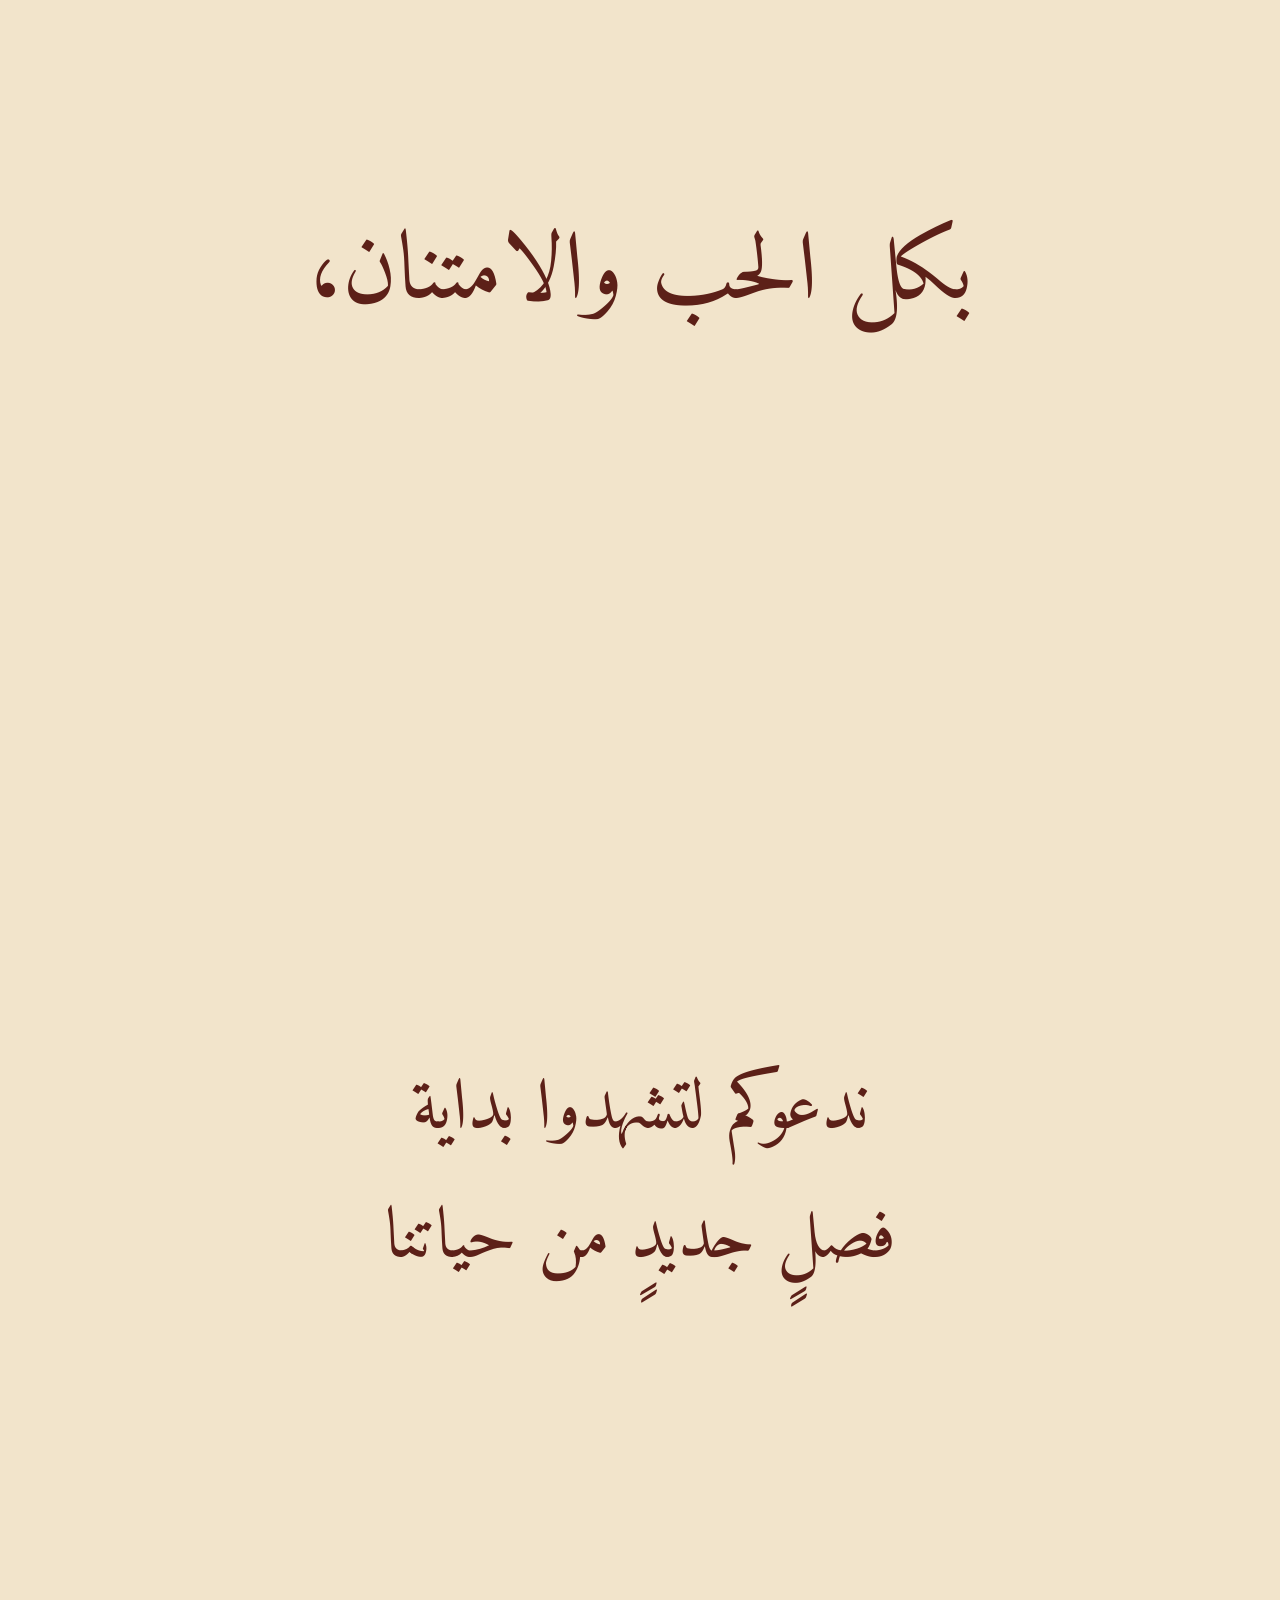
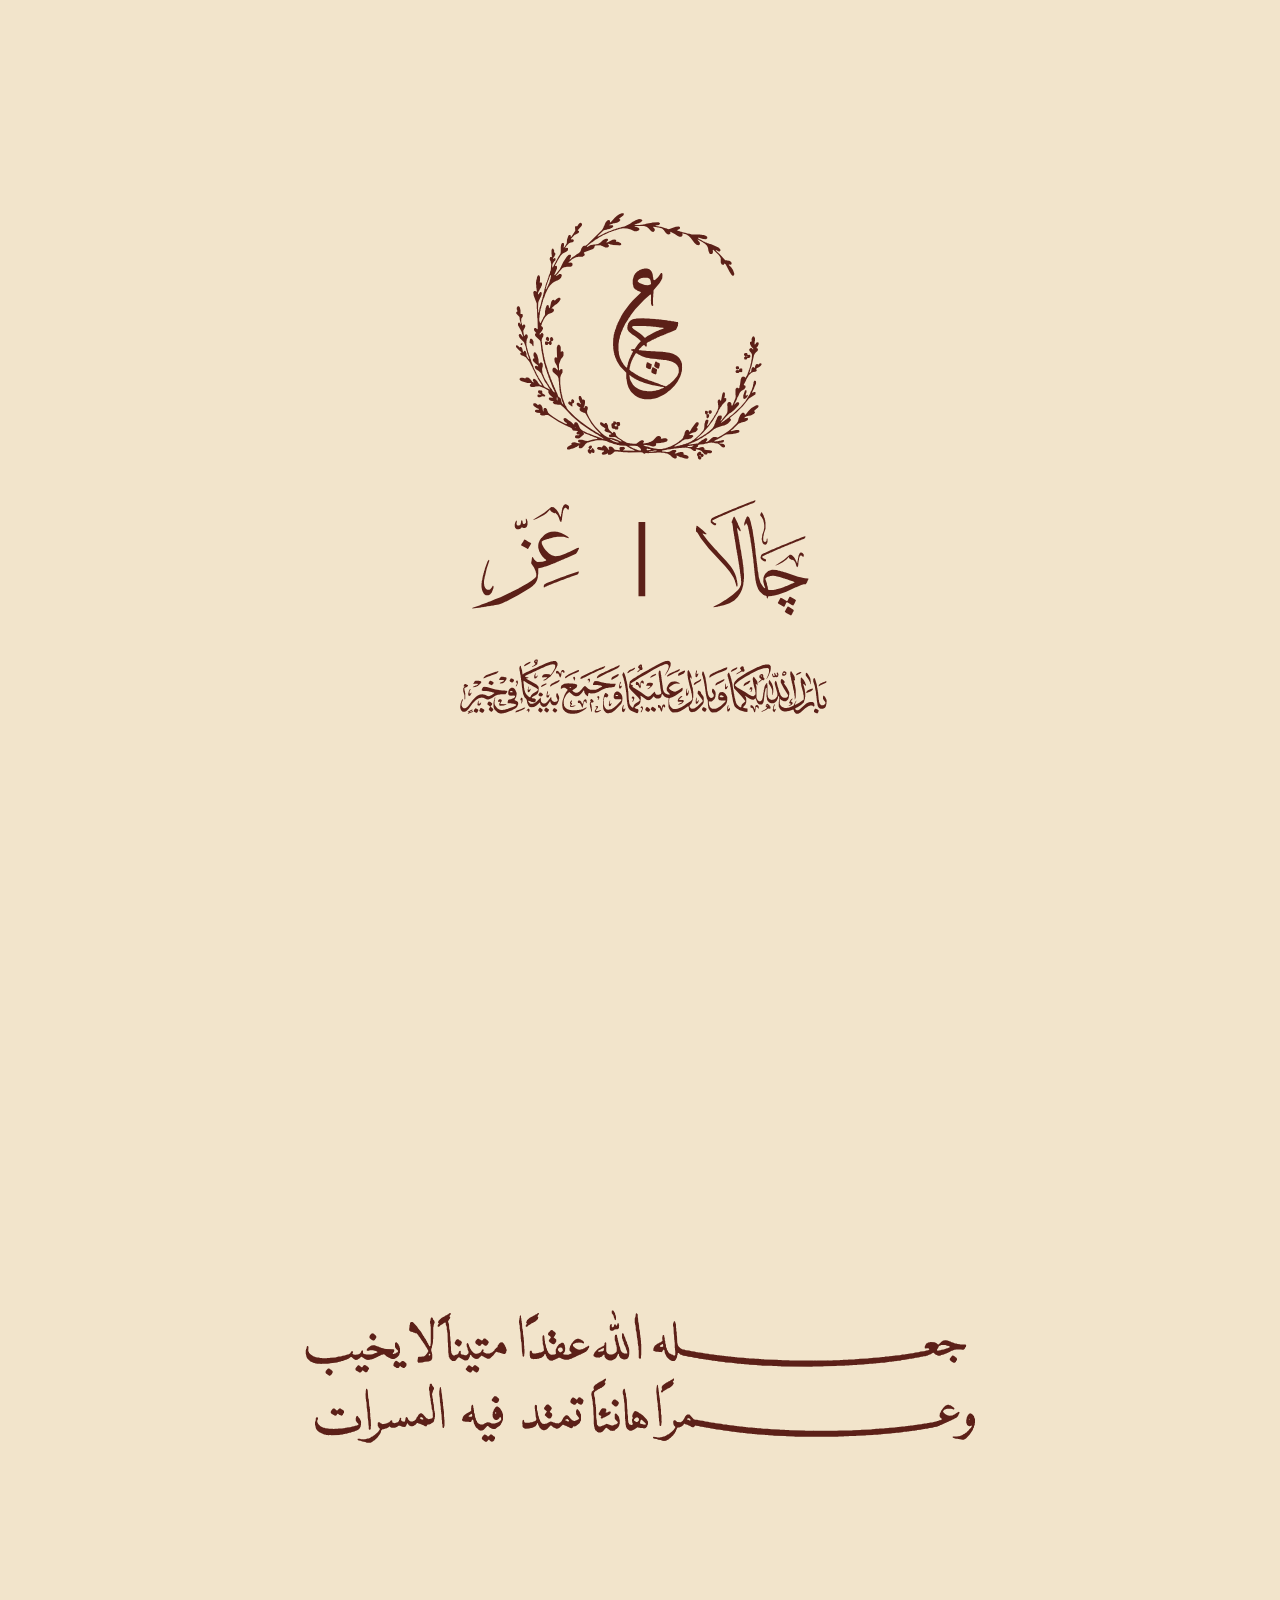
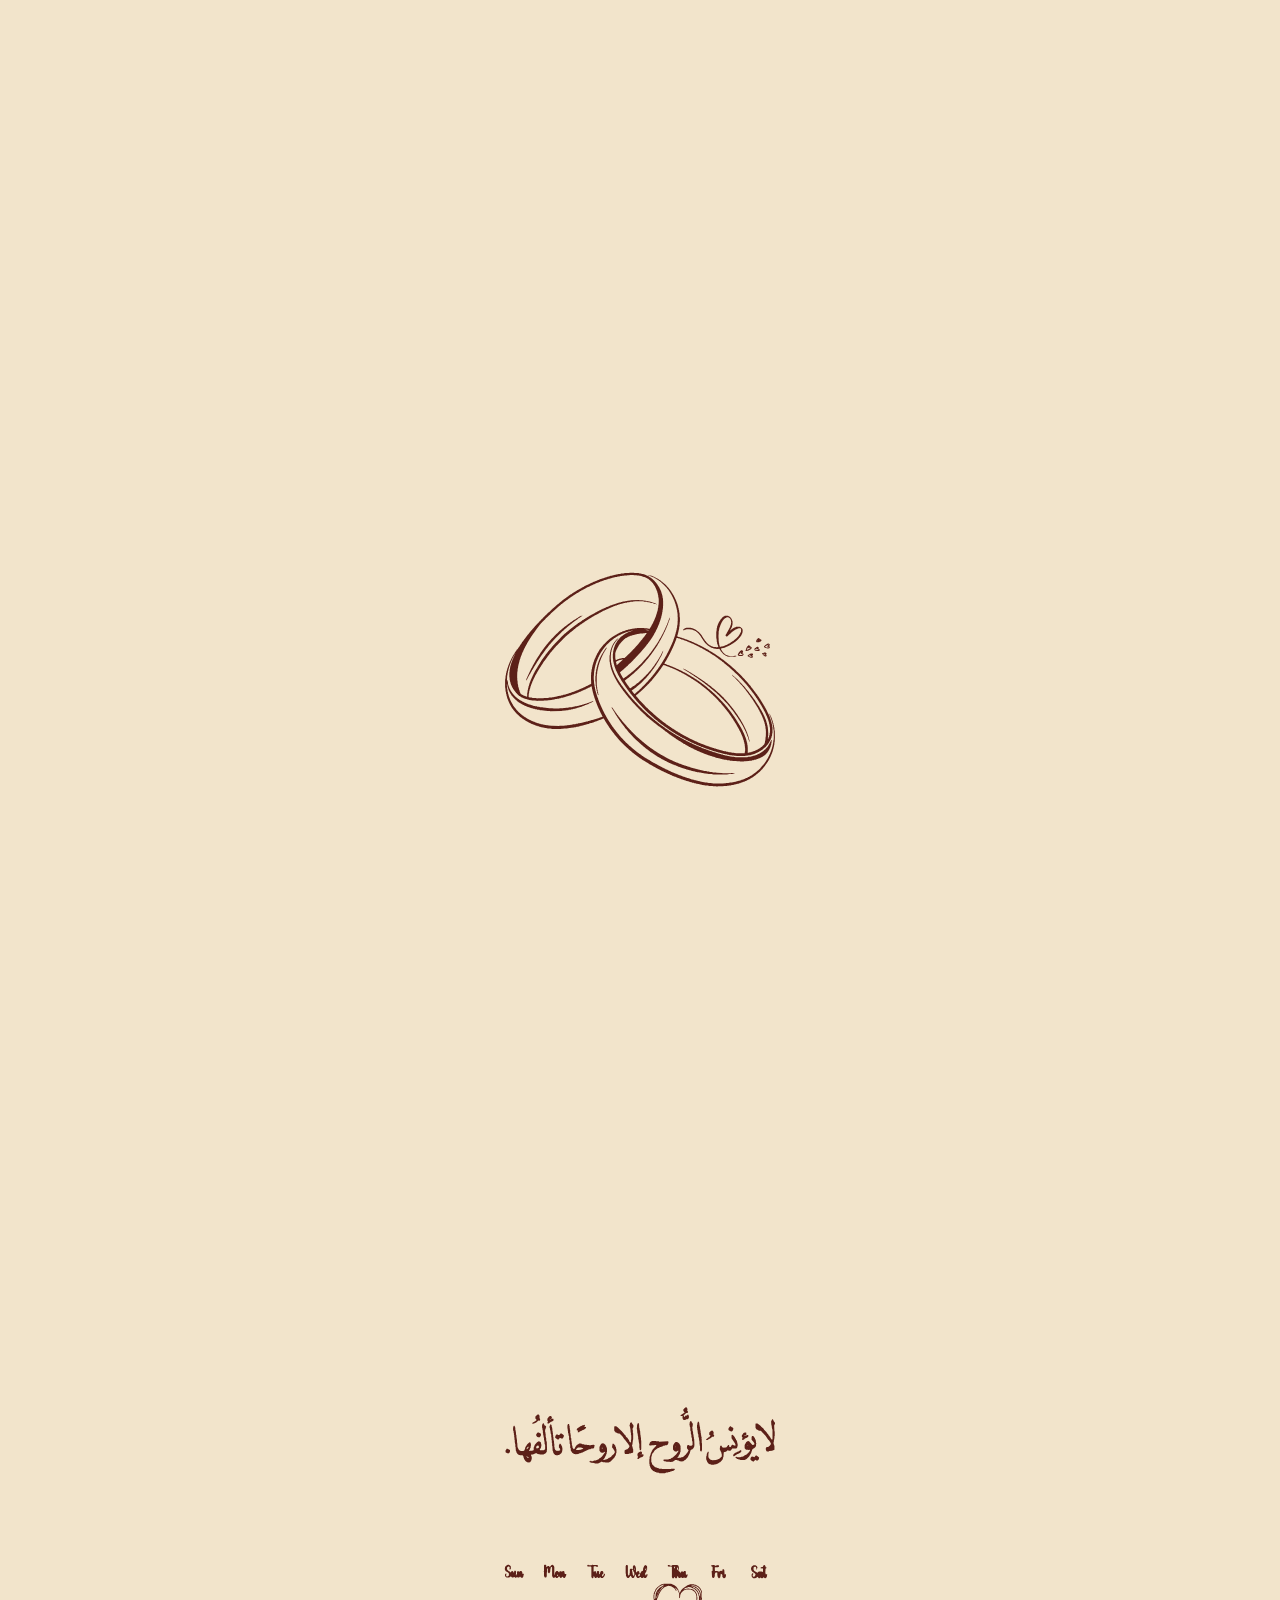
==== commit 1712df76: "Redesign Arabic event details section" ====
--- a/index.html
+++ b/index.html
@@ -20,7 +20,7 @@
     <link rel="preconnect" href="https://fonts.gstatic.com" crossorigin>
     <link href="https://fonts.googleapis.com/css2?family=Amiri:wght@400;700&display=swap" rel="stylesheet">
     <link rel="stylesheet" href="css/index-Dyor1O63.css">
-    <link rel="stylesheet" href="css/site-background.css?v=venue-32">
+    <link rel="stylesheet" href="css/site-background.css?v=event-details-33">
 </head>
 <body>
     <div id="root"></div>
@@ -29,6 +29,6 @@
         window.history.replaceState(null, '', window.location.pathname.replace('/index.html', '/'));
       }
     </script>
-    <script type="module" crossorigin src="js/index-BG6wElBo-v3.beautified.js?v=venue-address-38"></script>
+    <script type="module" crossorigin src="js/index-BG6wElBo-v3.beautified.js?v=event-details-39"></script>
 </body>
 </html>
--- a/css/site-background.css
+++ b/css/site-background.css
@@ -258,25 +258,23 @@
 }
 
 /* Keep the final invitation card crisp, centered, and readable on mobile. */
-.final-date-card-page {
-    gap: clamp(2.25rem, 8vw, 3.25rem);
-}
-
 .final-date-card-page .final-date-card-art {
     display: block;
     width: min(70vw, 17.5rem);
     height: auto;
 }
 
-.final-date-card-location {
-    width: min(88vw, 32rem);
+.final-event-details-design {
+    width: min(100%, 34rem);
     color: #5C2018;
+    background: transparent;
     font-family: "Amiri", "Noto Naskh Arabic", "Traditional Arabic", serif;
     text-align: center;
 }
 
-.final-date-card-venue,
-.final-date-card-address {
+.final-event-details-intro,
+.final-event-details-closing,
+.final-event-detail-value {
     margin: 0;
     color: inherit;
     font-family: inherit;
@@ -284,15 +282,113 @@
     text-wrap: balance;
 }
 
-.final-date-card-venue {
-    font-size: clamp(1.55rem, 6vw, 2.1rem);
-    line-height: 1.35;
-}
-
-.final-date-card-address {
-    margin-top: 0.35rem;
-    font-size: clamp(1.05rem, 4.2vw, 1.35rem);
-    line-height: 1.65;
+.final-event-details-intro {
+    margin-bottom: clamp(3rem, 11vw, 4.75rem);
+    font-size: clamp(1.75rem, 7vw, 2.5rem);
+    line-height: 1.5;
+}
+
+.final-event-details-list {
+    position: relative;
+    display: grid;
+    gap: clamp(1.75rem, 7vw, 2.75rem);
+    width: min(100%, 31rem);
+    margin-inline: auto;
+}
+
+.final-event-details-list::after {
+    content: "";
+    position: absolute;
+    top: 0;
+    right: calc(clamp(3rem, 13vw, 4rem) + clamp(0.6rem, 3vw, 1rem));
+    bottom: 0;
+    width: 1px;
+    background-color: rgba(92, 32, 24, 0.72);
+}
+
+.final-event-detail-row {
+    display: grid;
+    grid-template-columns: minmax(0, 1fr) clamp(3rem, 13vw, 4rem);
+    align-items: center;
+    column-gap: clamp(1.2rem, 6vw, 2rem);
+    color: inherit;
+    direction: ltr;
+    text-decoration: none;
+}
+
+.final-event-detail-copy {
+    grid-column: 1;
+    grid-row: 1;
+    min-width: 0;
+    direction: rtl;
+    text-align: right;
+}
+
+.final-event-detail-icon {
+    grid-column: 2;
+    grid-row: 1;
+    display: grid;
+    place-items: center;
+    color: inherit;
+}
+
+.final-event-detail-icon svg {
+    display: block;
+    width: clamp(1.85rem, 8vw, 2.45rem);
+    height: auto;
+}
+
+.final-event-detail-label {
+    display: block;
+    margin-bottom: 0.15rem;
+    font-size: clamp(0.85rem, 3.4vw, 1rem);
+    line-height: 1.4;
+    opacity: 0.72;
+}
+
+.final-event-detail-value {
+    font-size: clamp(1.15rem, 4.8vw, 1.5rem);
+    line-height: 1.75;
+}
+
+.final-event-detail-time {
+    direction: rtl;
+    unicode-bidi: plaintext;
+}
+
+.final-event-detail-address {
+    font-size: clamp(1.05rem, 4.4vw, 1.35rem);
+}
+
+.final-event-map-cta {
+    display: inline-block;
+    margin-top: 0.45rem;
+    border-bottom: 1px solid rgba(92, 32, 24, 0.45);
+    font-size: clamp(0.9rem, 3.6vw, 1.05rem);
+    line-height: 1.5;
+}
+
+.final-event-location-link {
+    border-radius: 0.85rem;
+    outline: none;
+    transition: color 180ms ease, background-color 180ms ease;
+}
+
+.final-event-location-link:hover,
+.final-event-location-link:focus-visible {
+    color: #7A2A20;
+    background-color: rgba(92, 32, 24, 0.045);
+}
+
+.final-event-location-link:focus-visible {
+    box-shadow: 0 0 0 3px rgba(92, 32, 24, 0.16);
+}
+
+.final-event-details-closing {
+    max-width: 30rem;
+    margin: clamp(4rem, 15vw, 6rem) auto 0;
+    font-size: clamp(2rem, 8vw, 3.35rem);
+    line-height: 1.75;
 }
 
 /* Preserve the three-line love quote and its long calligraphic swashes. */
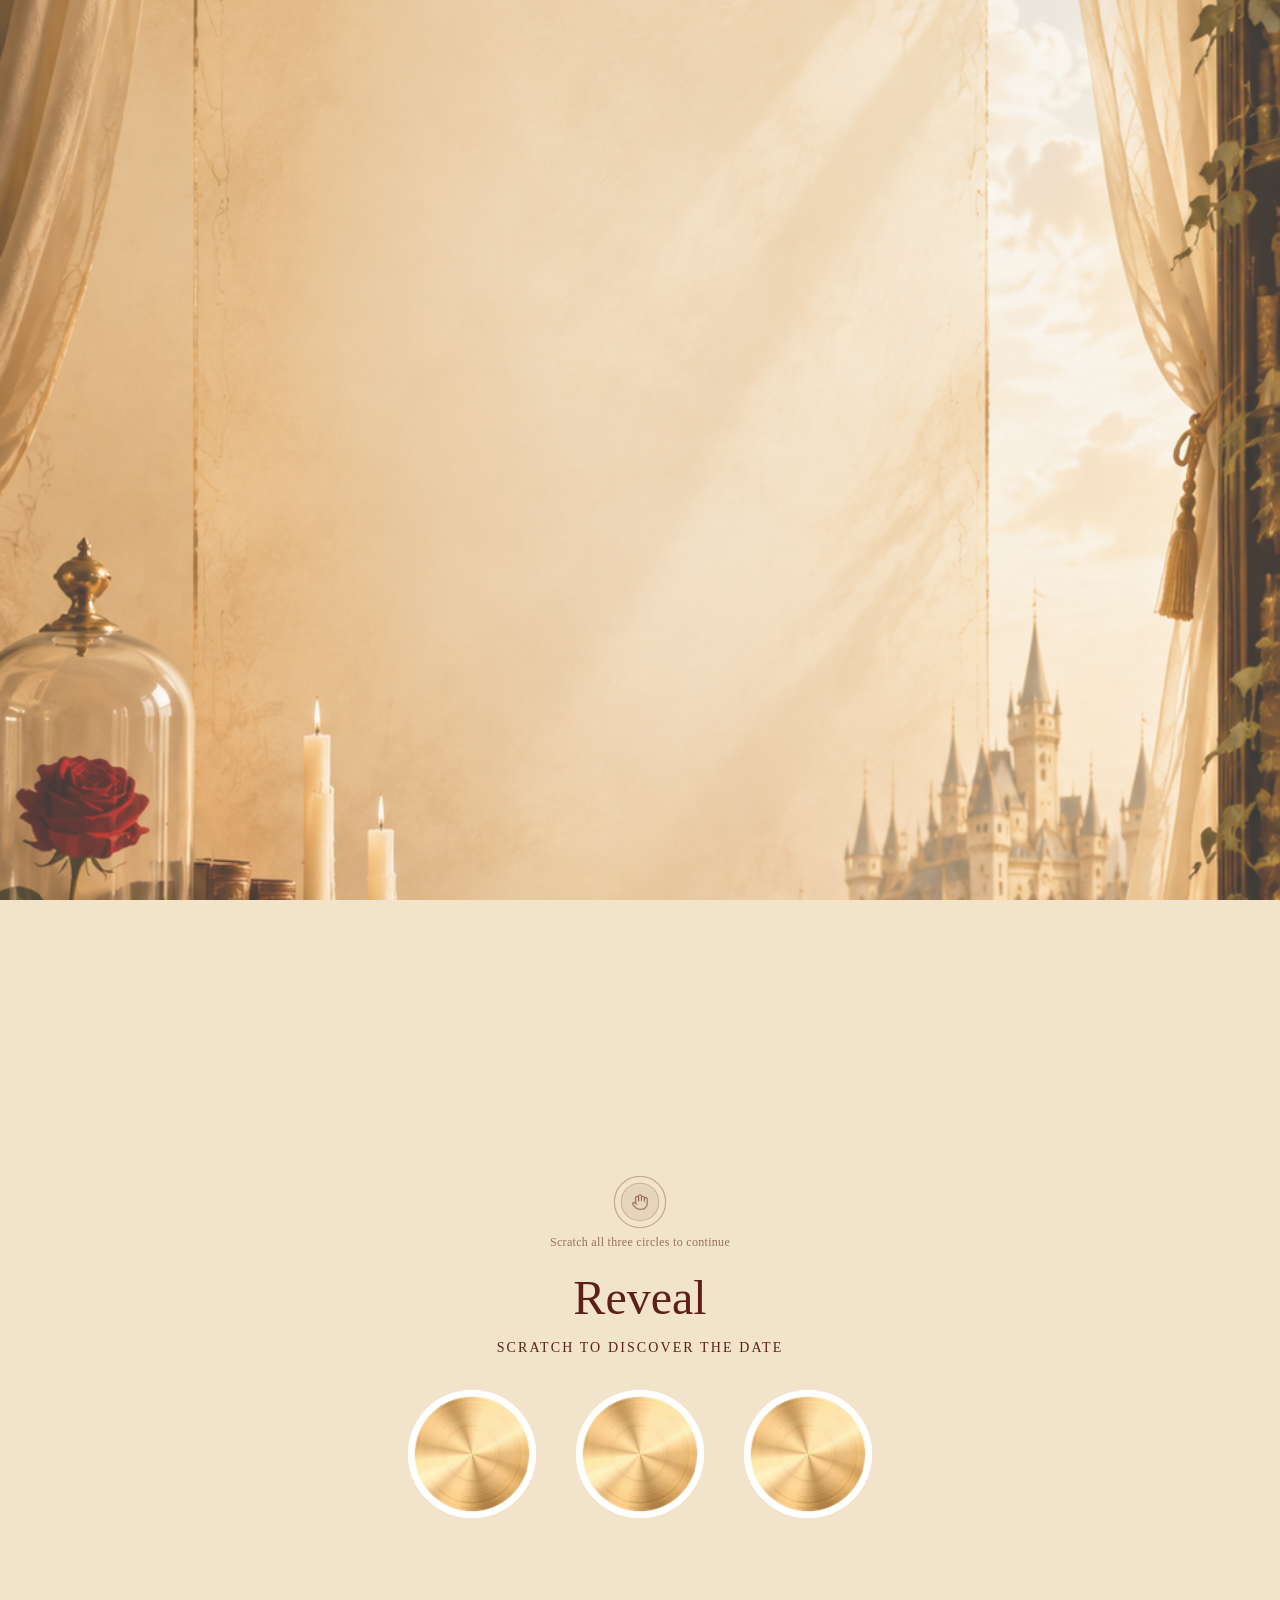
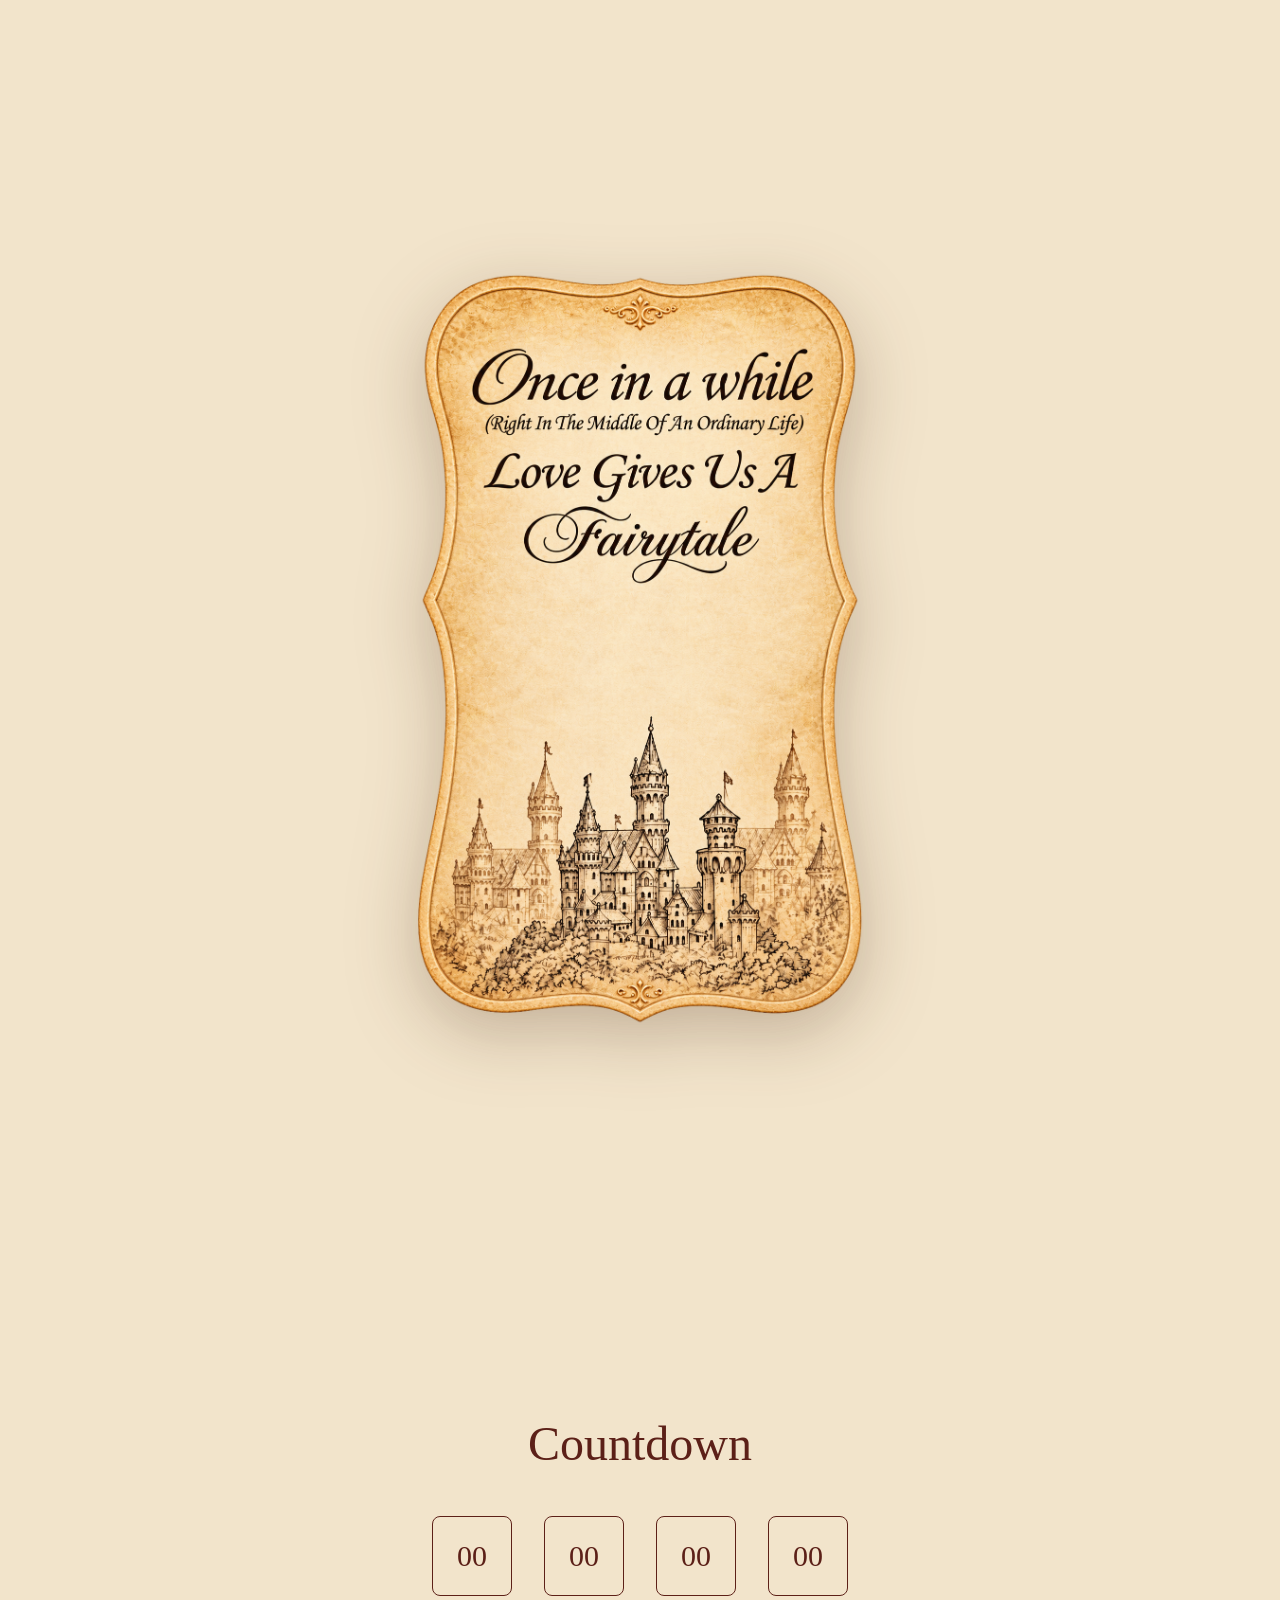
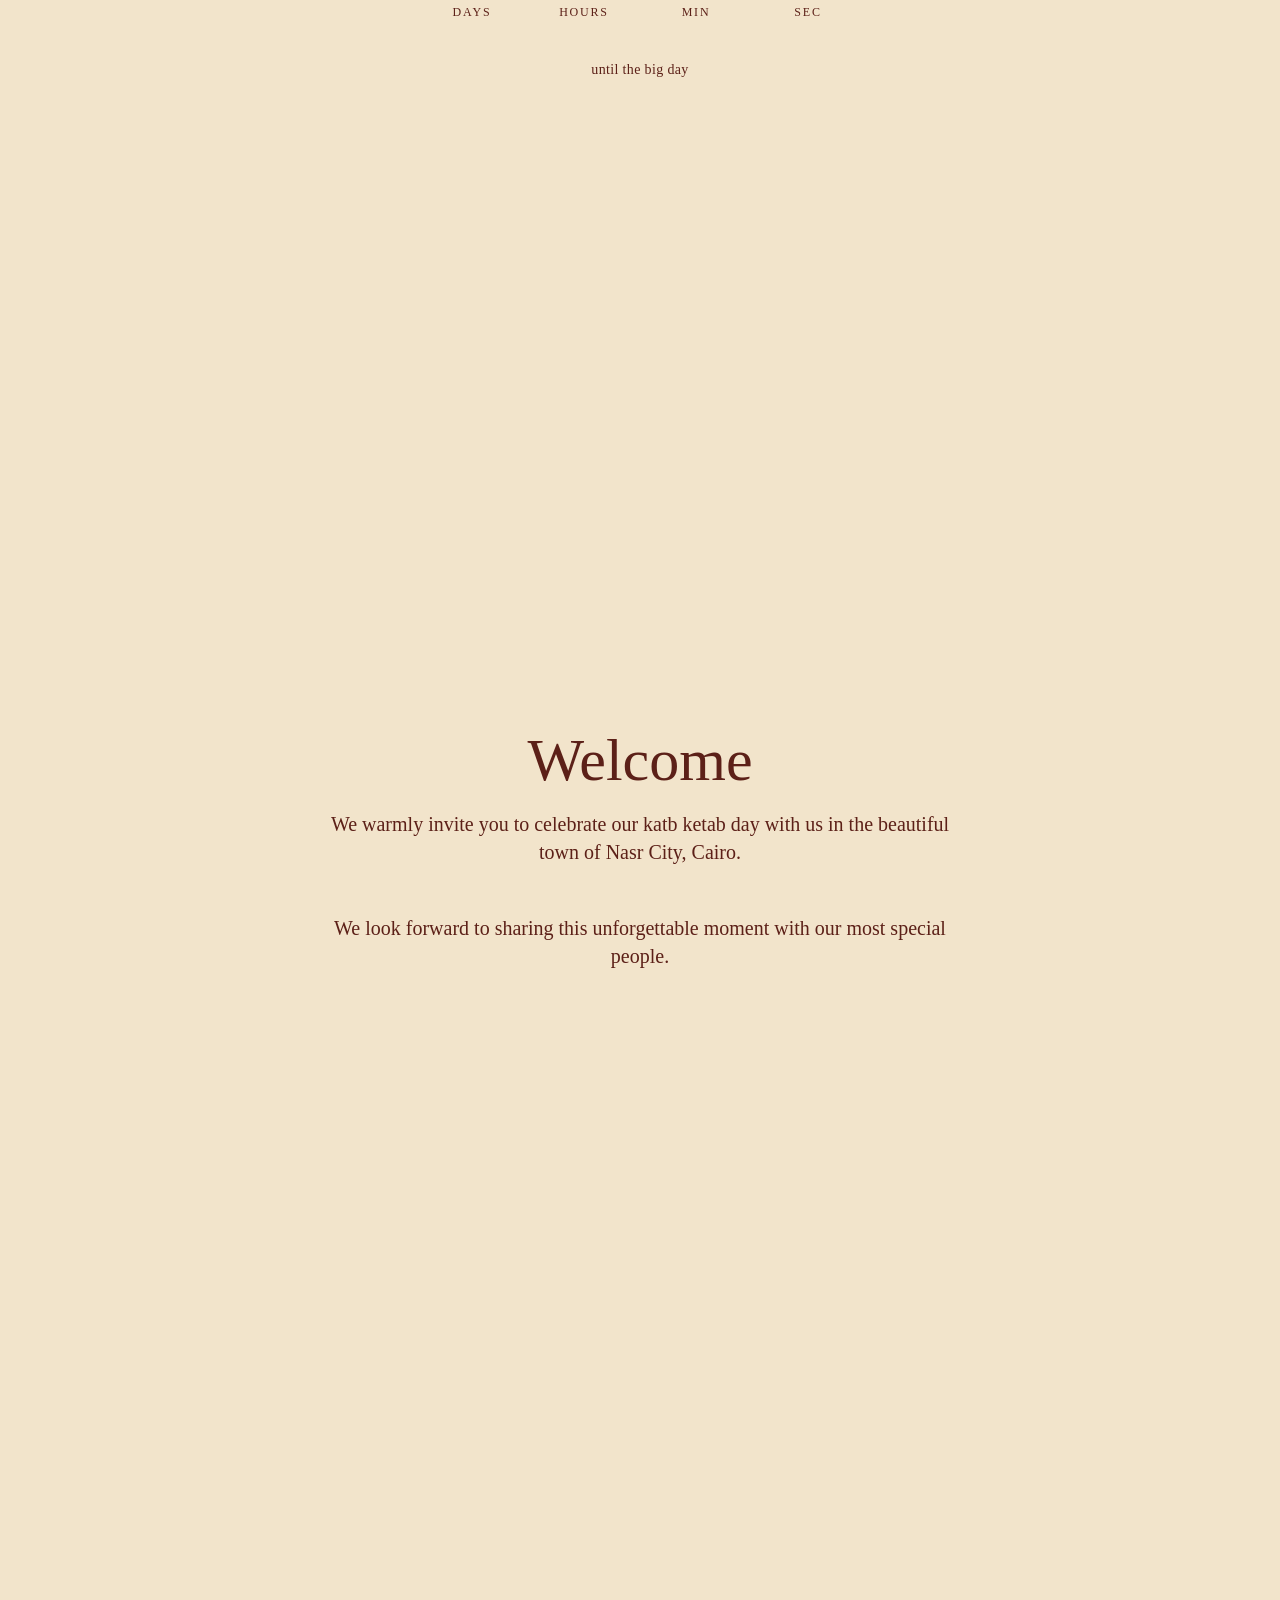
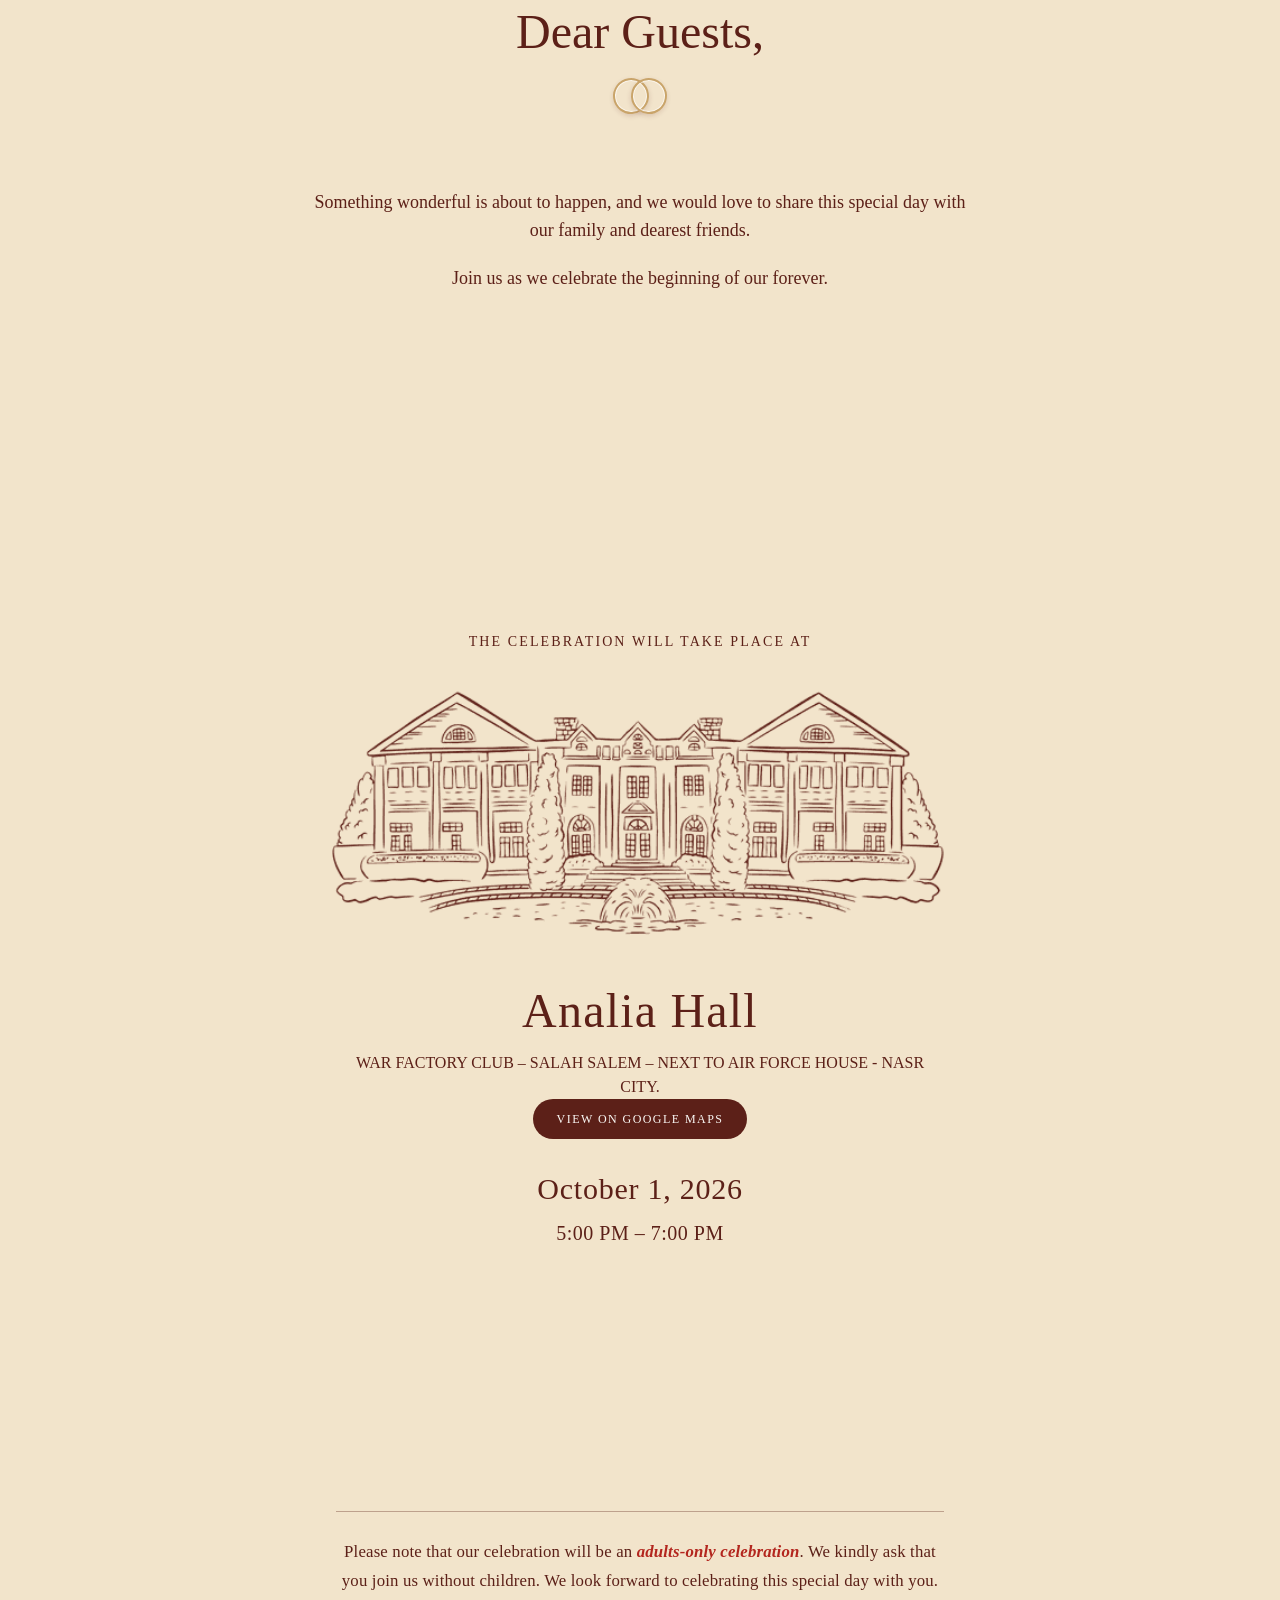
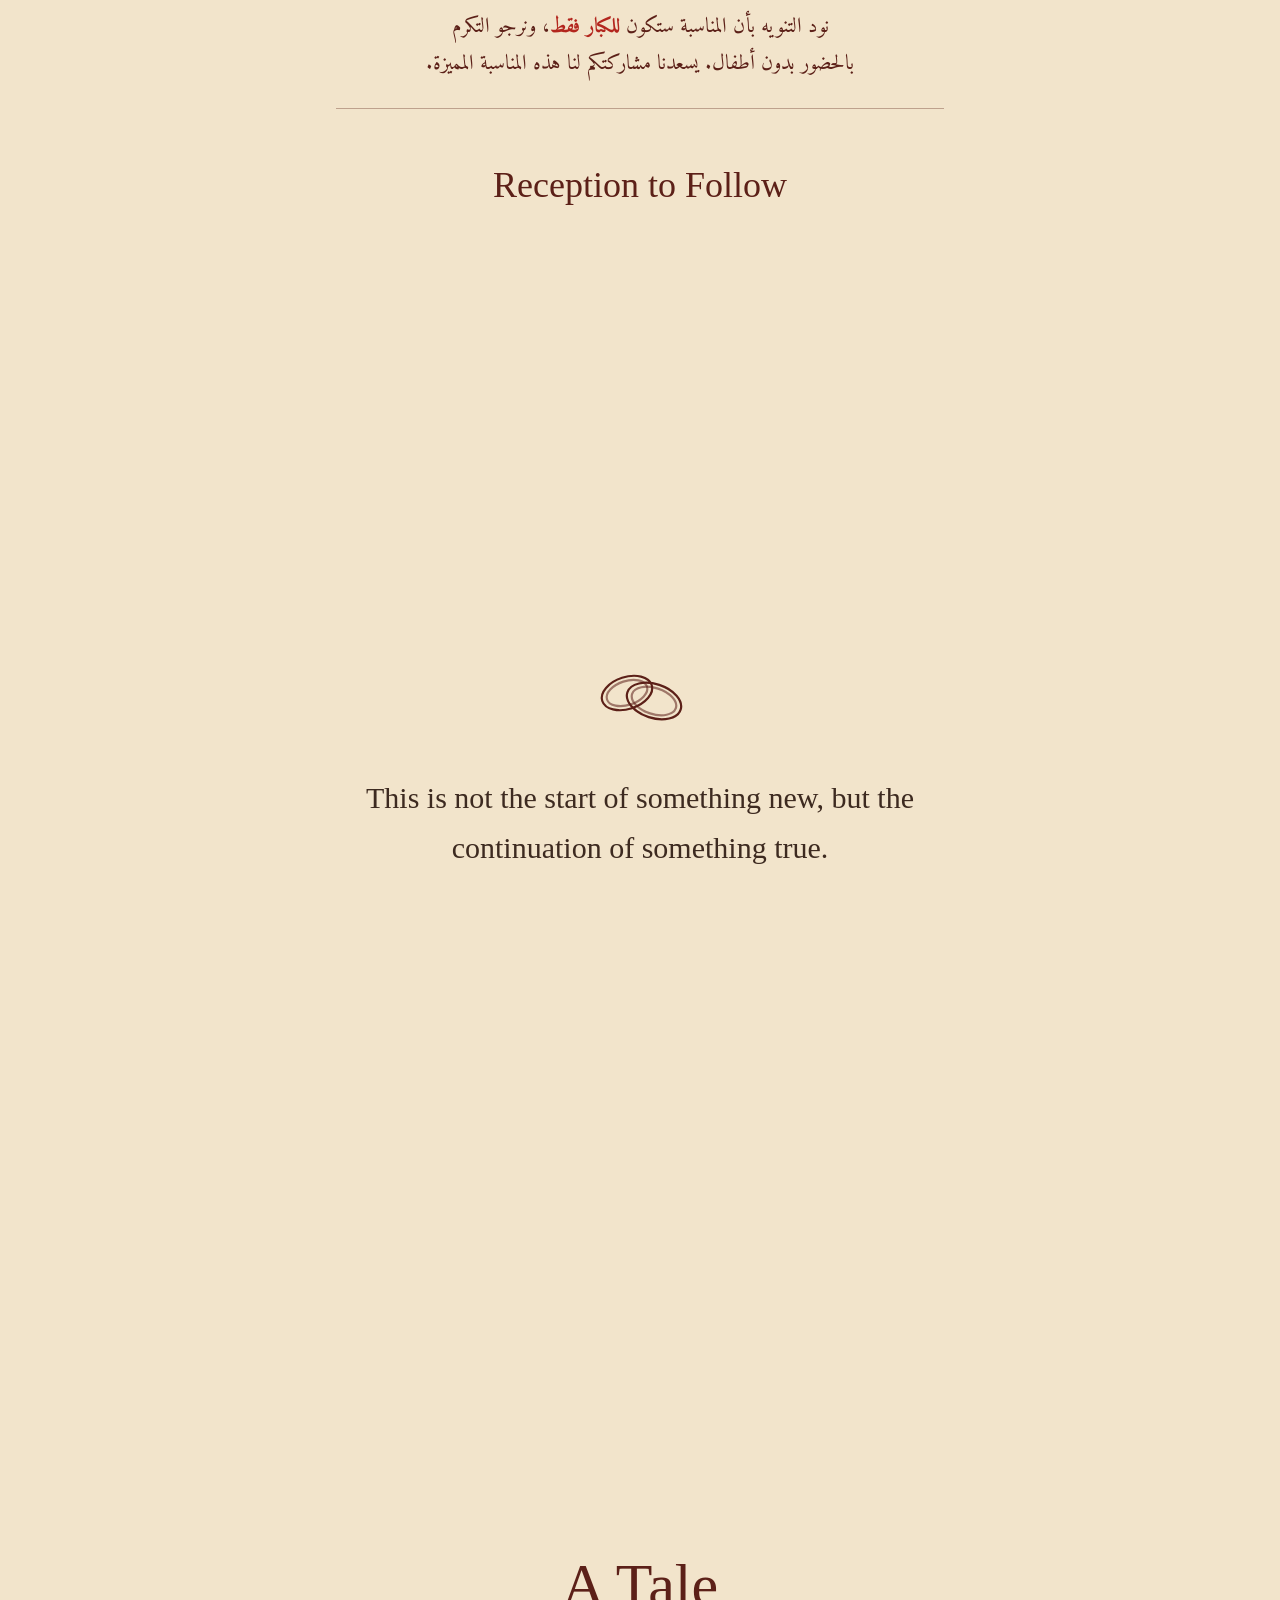
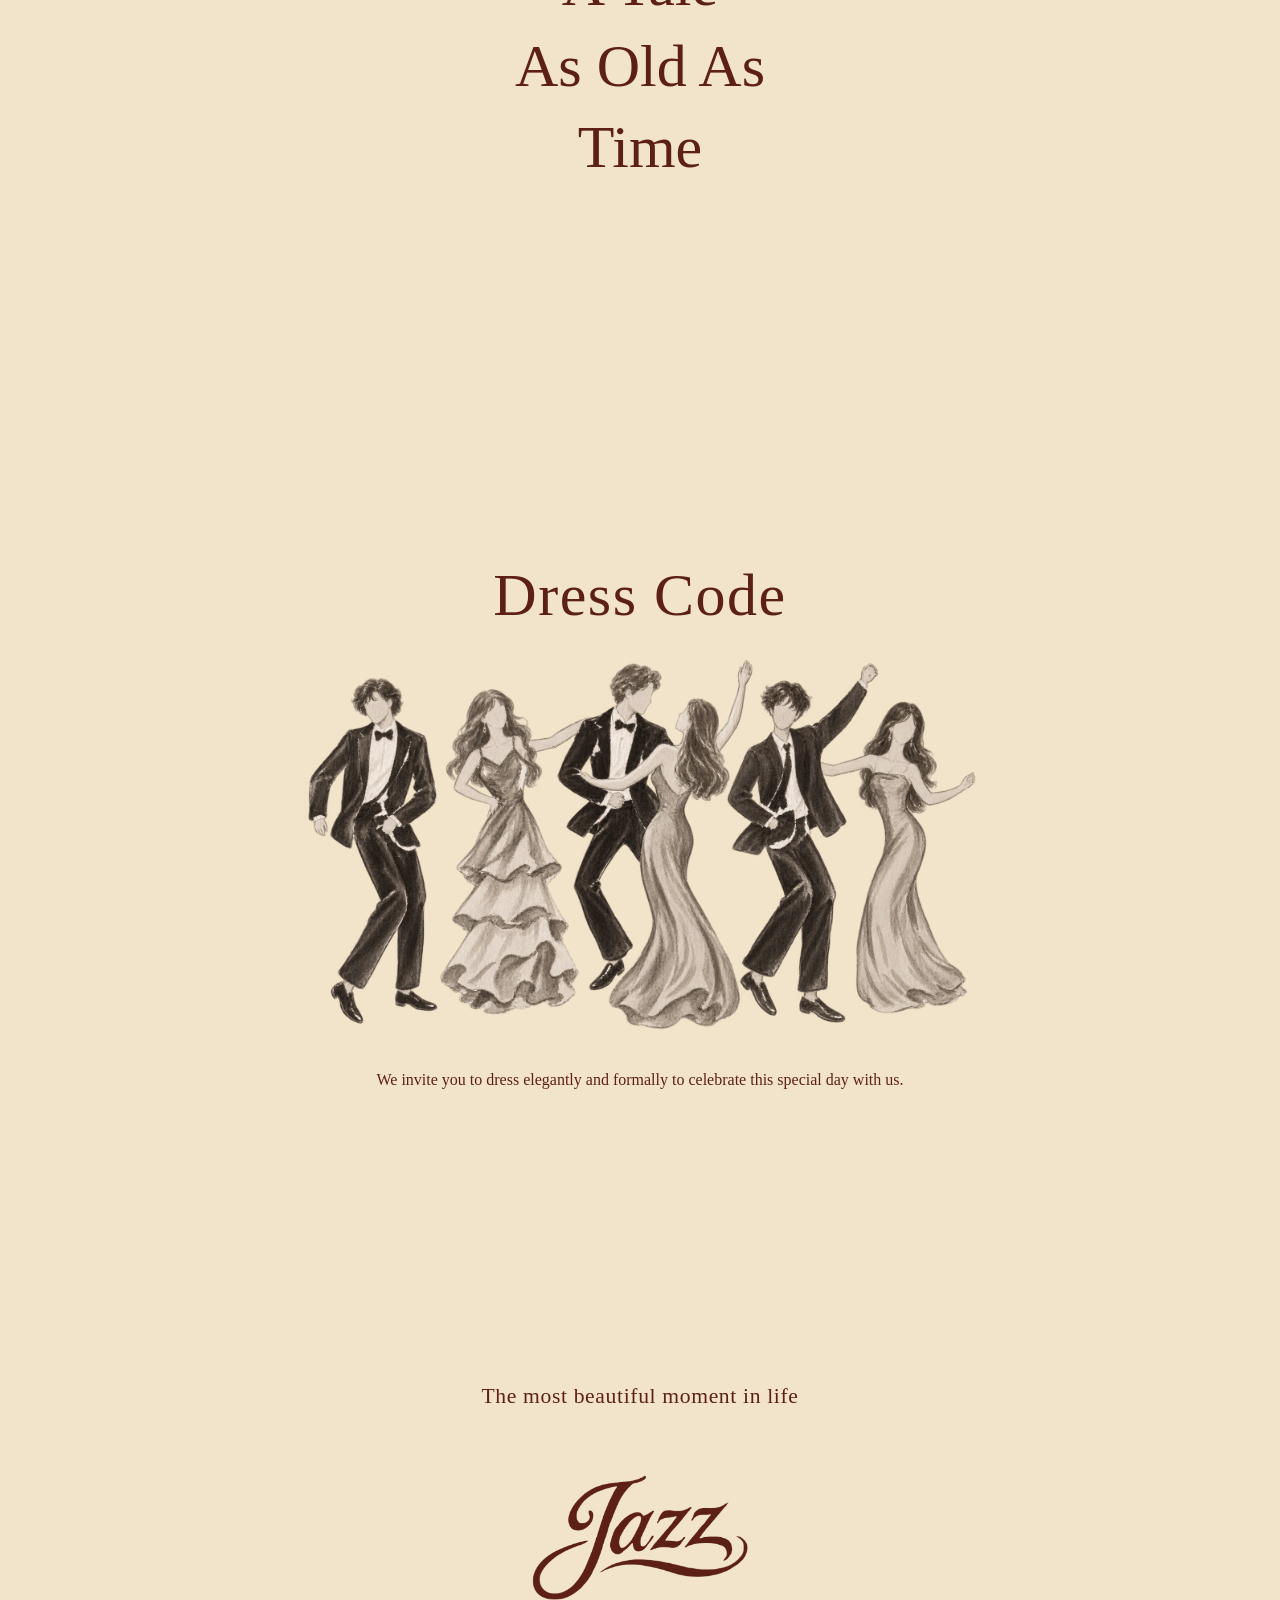
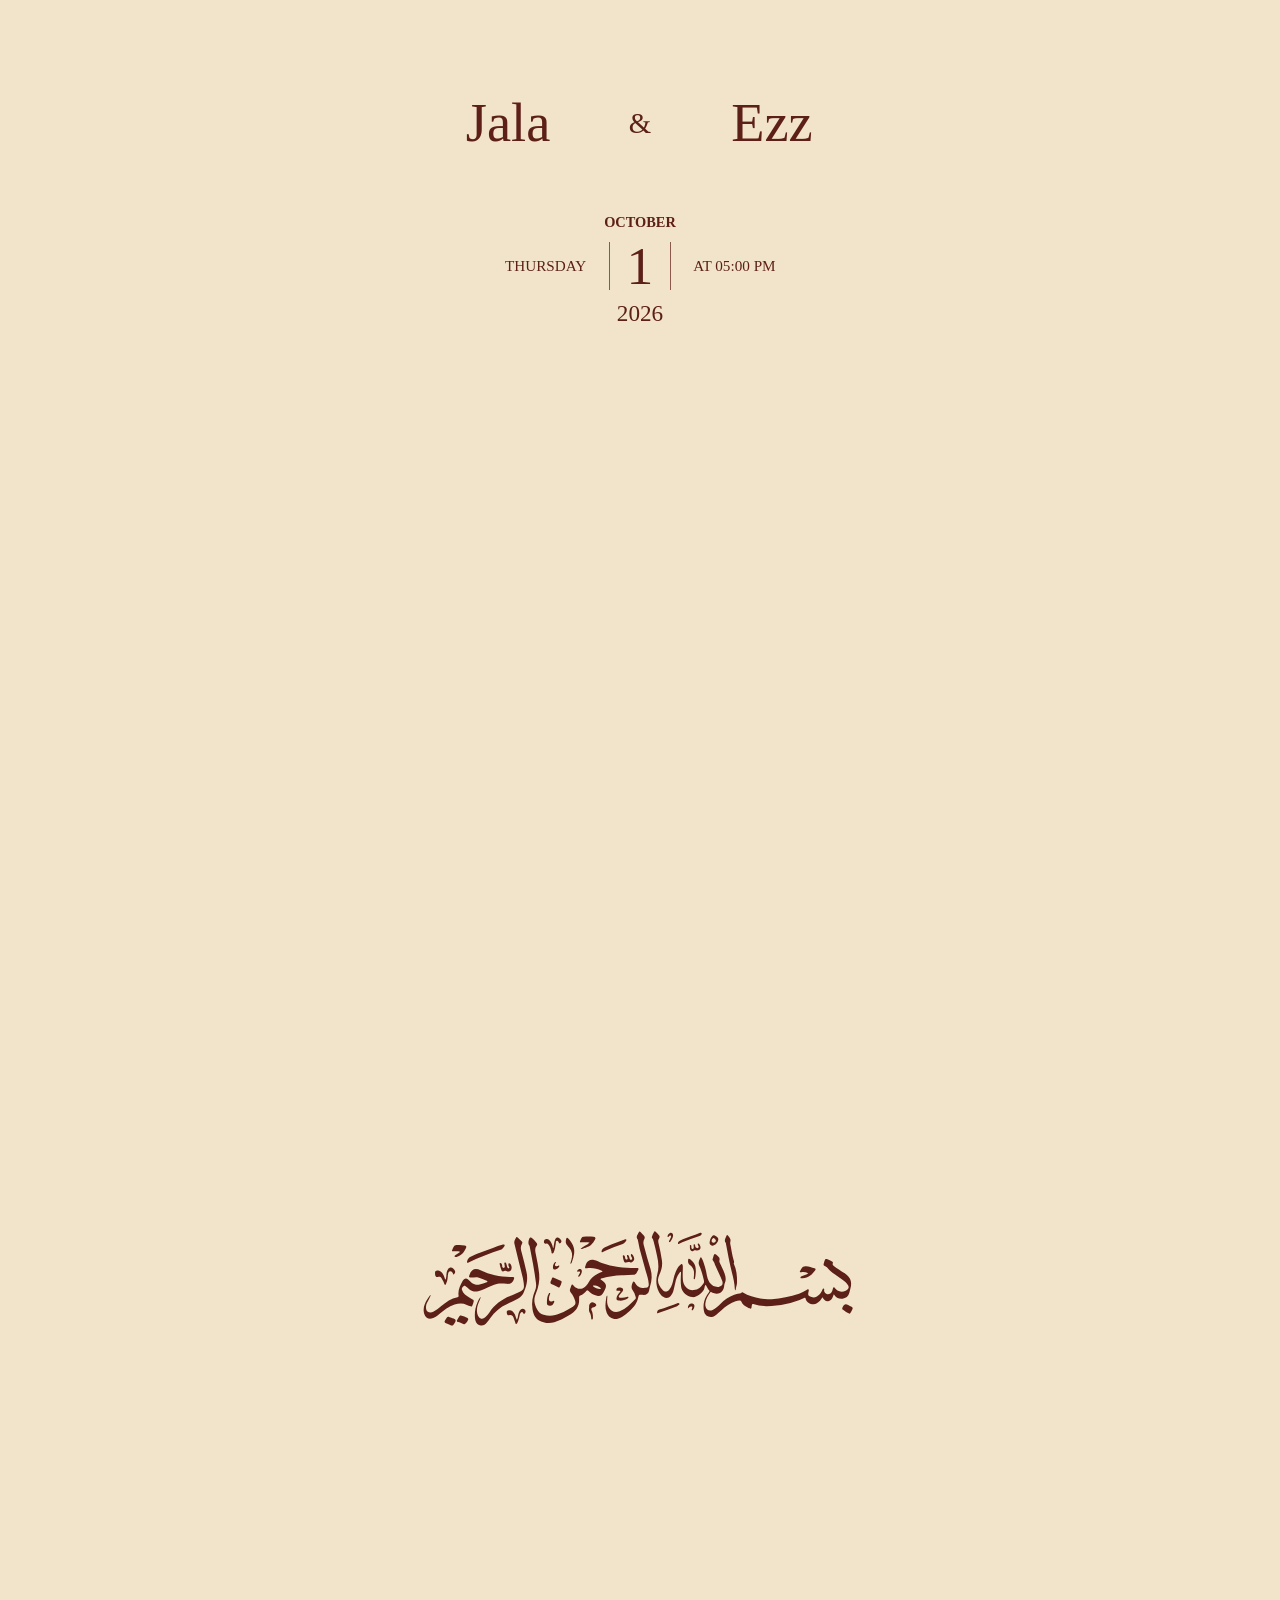
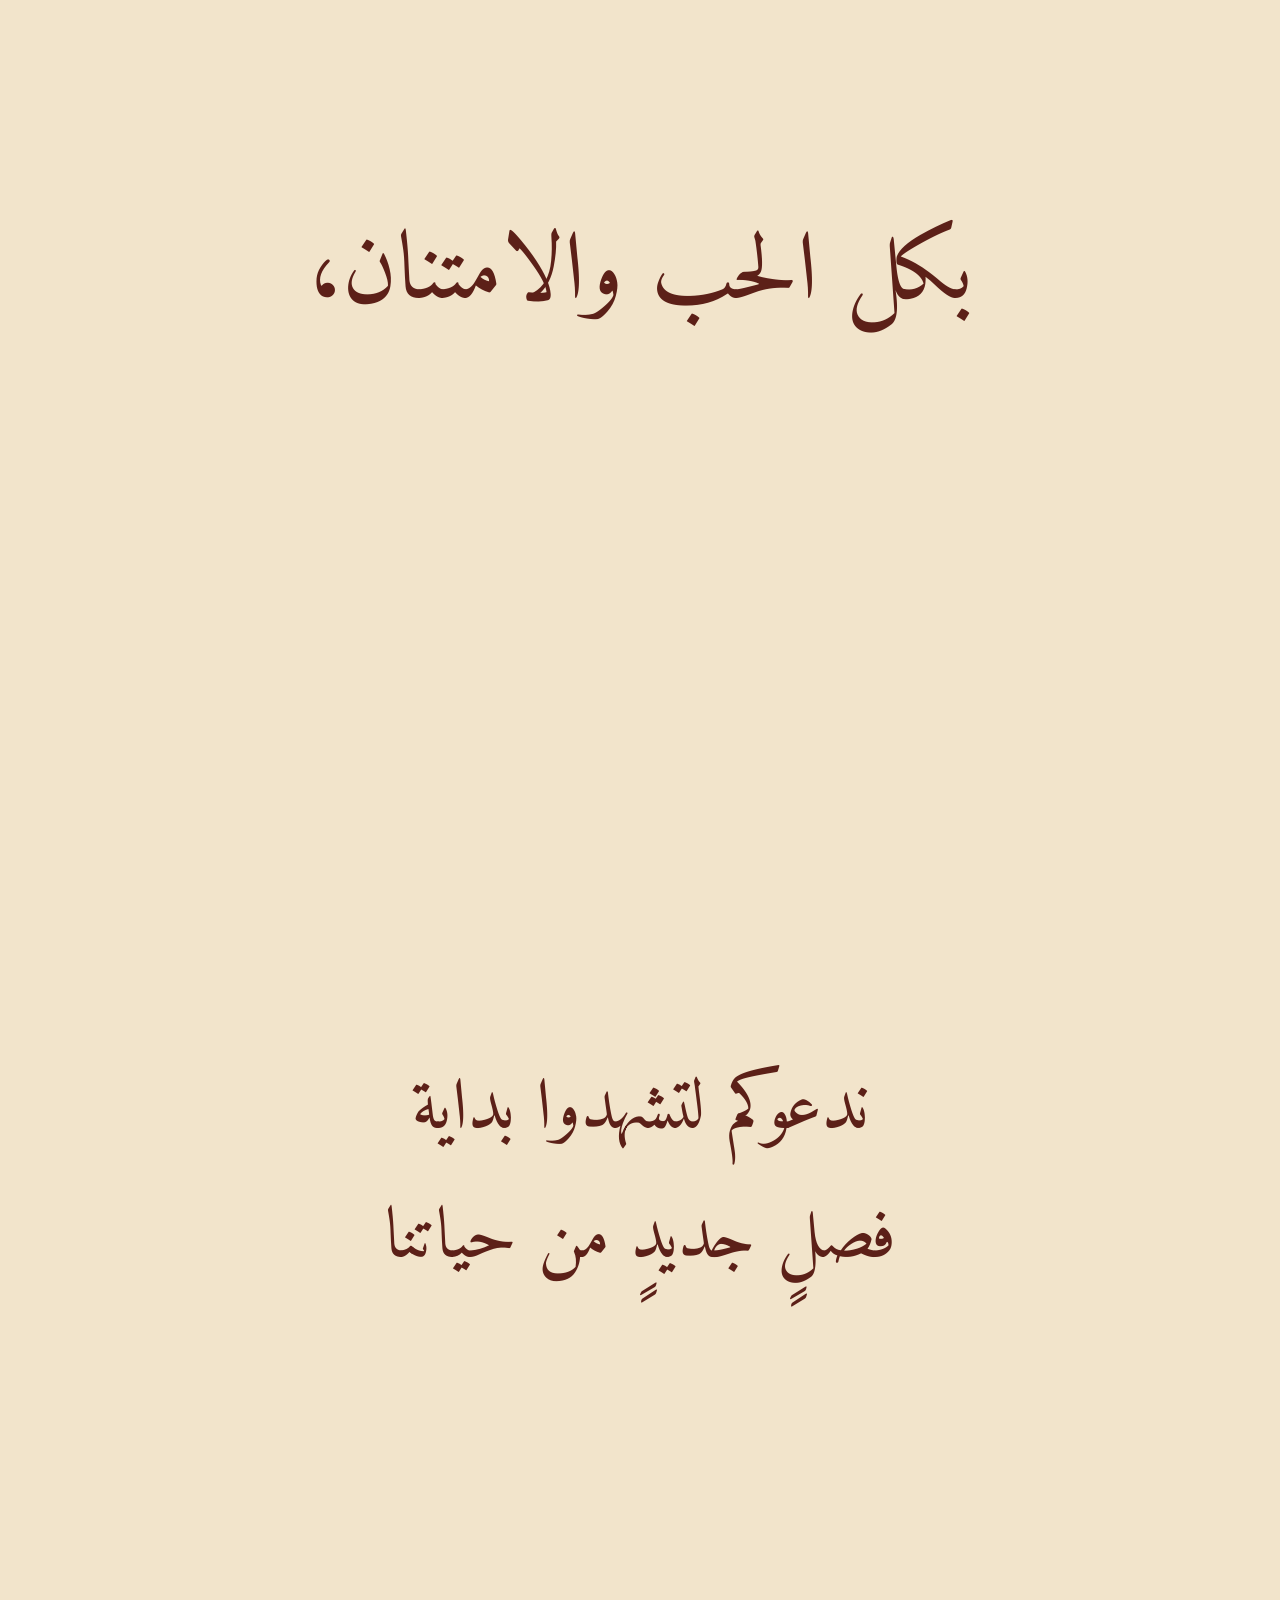
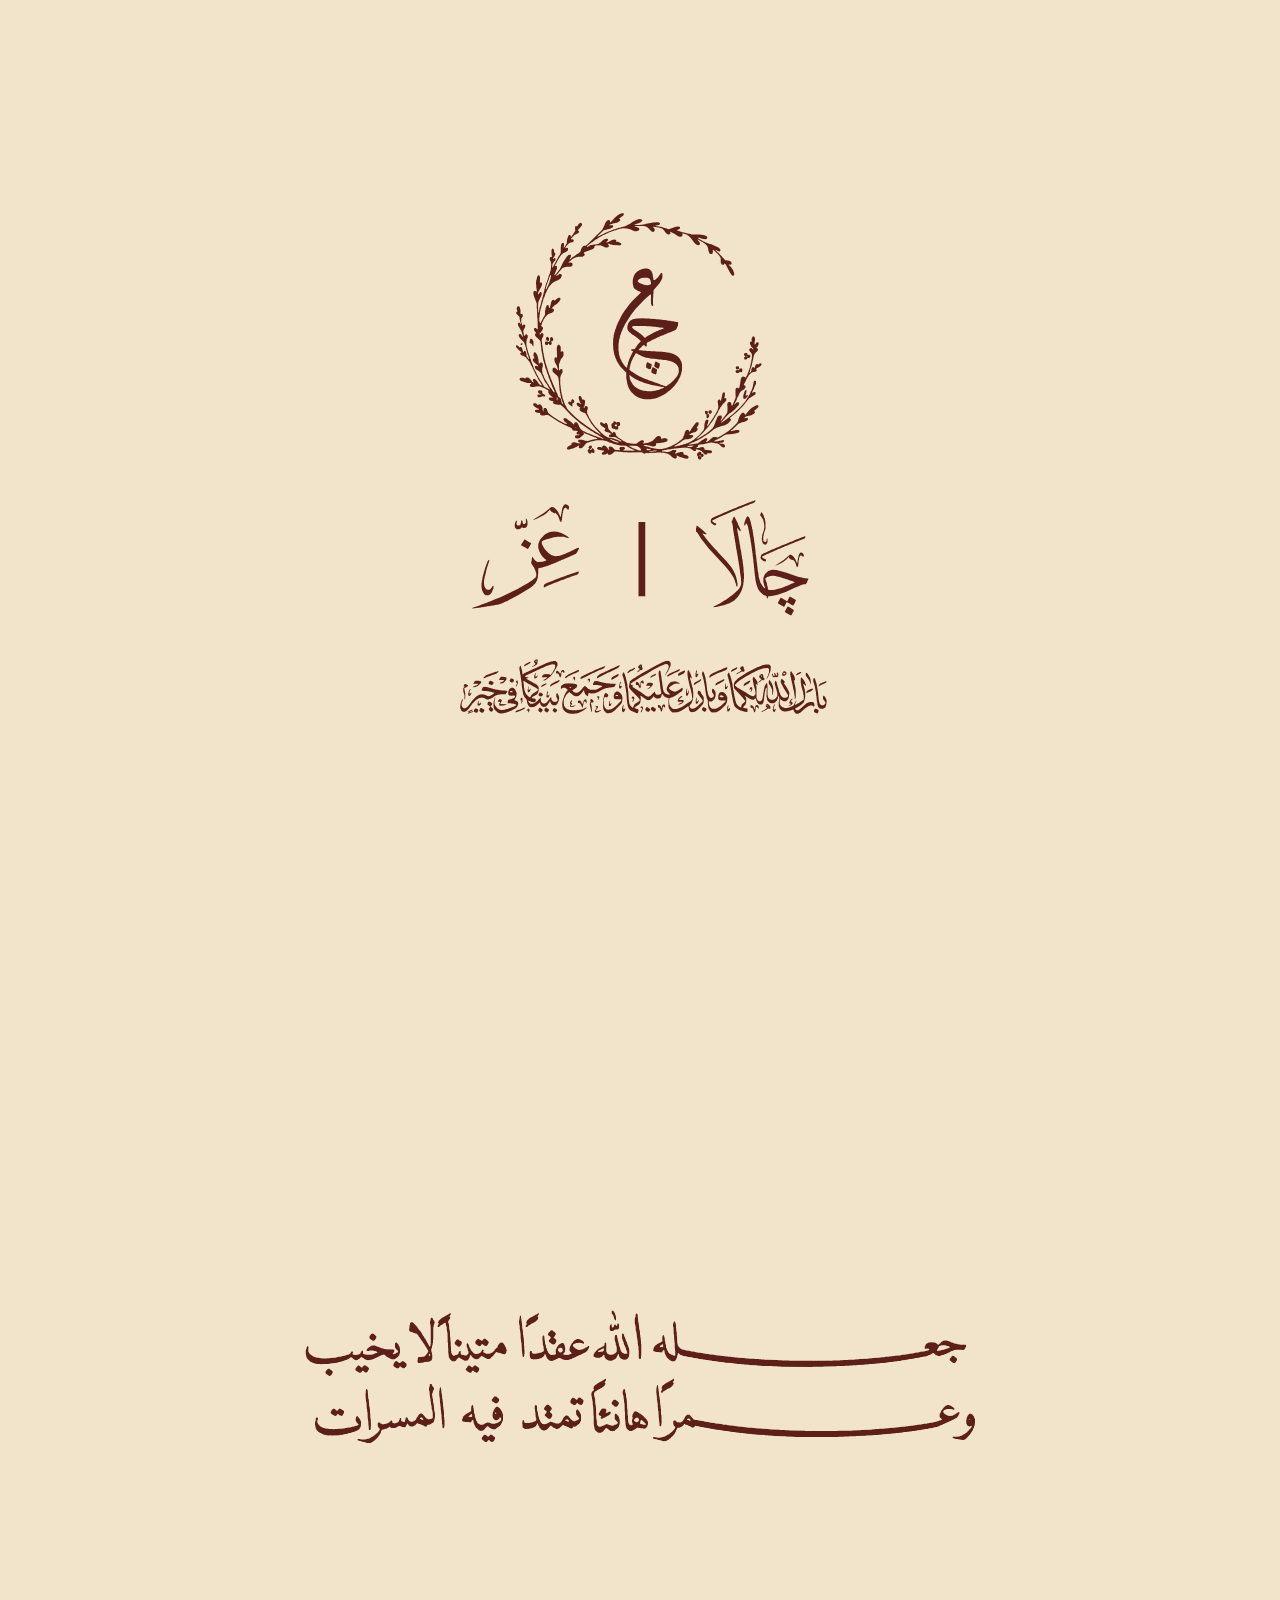
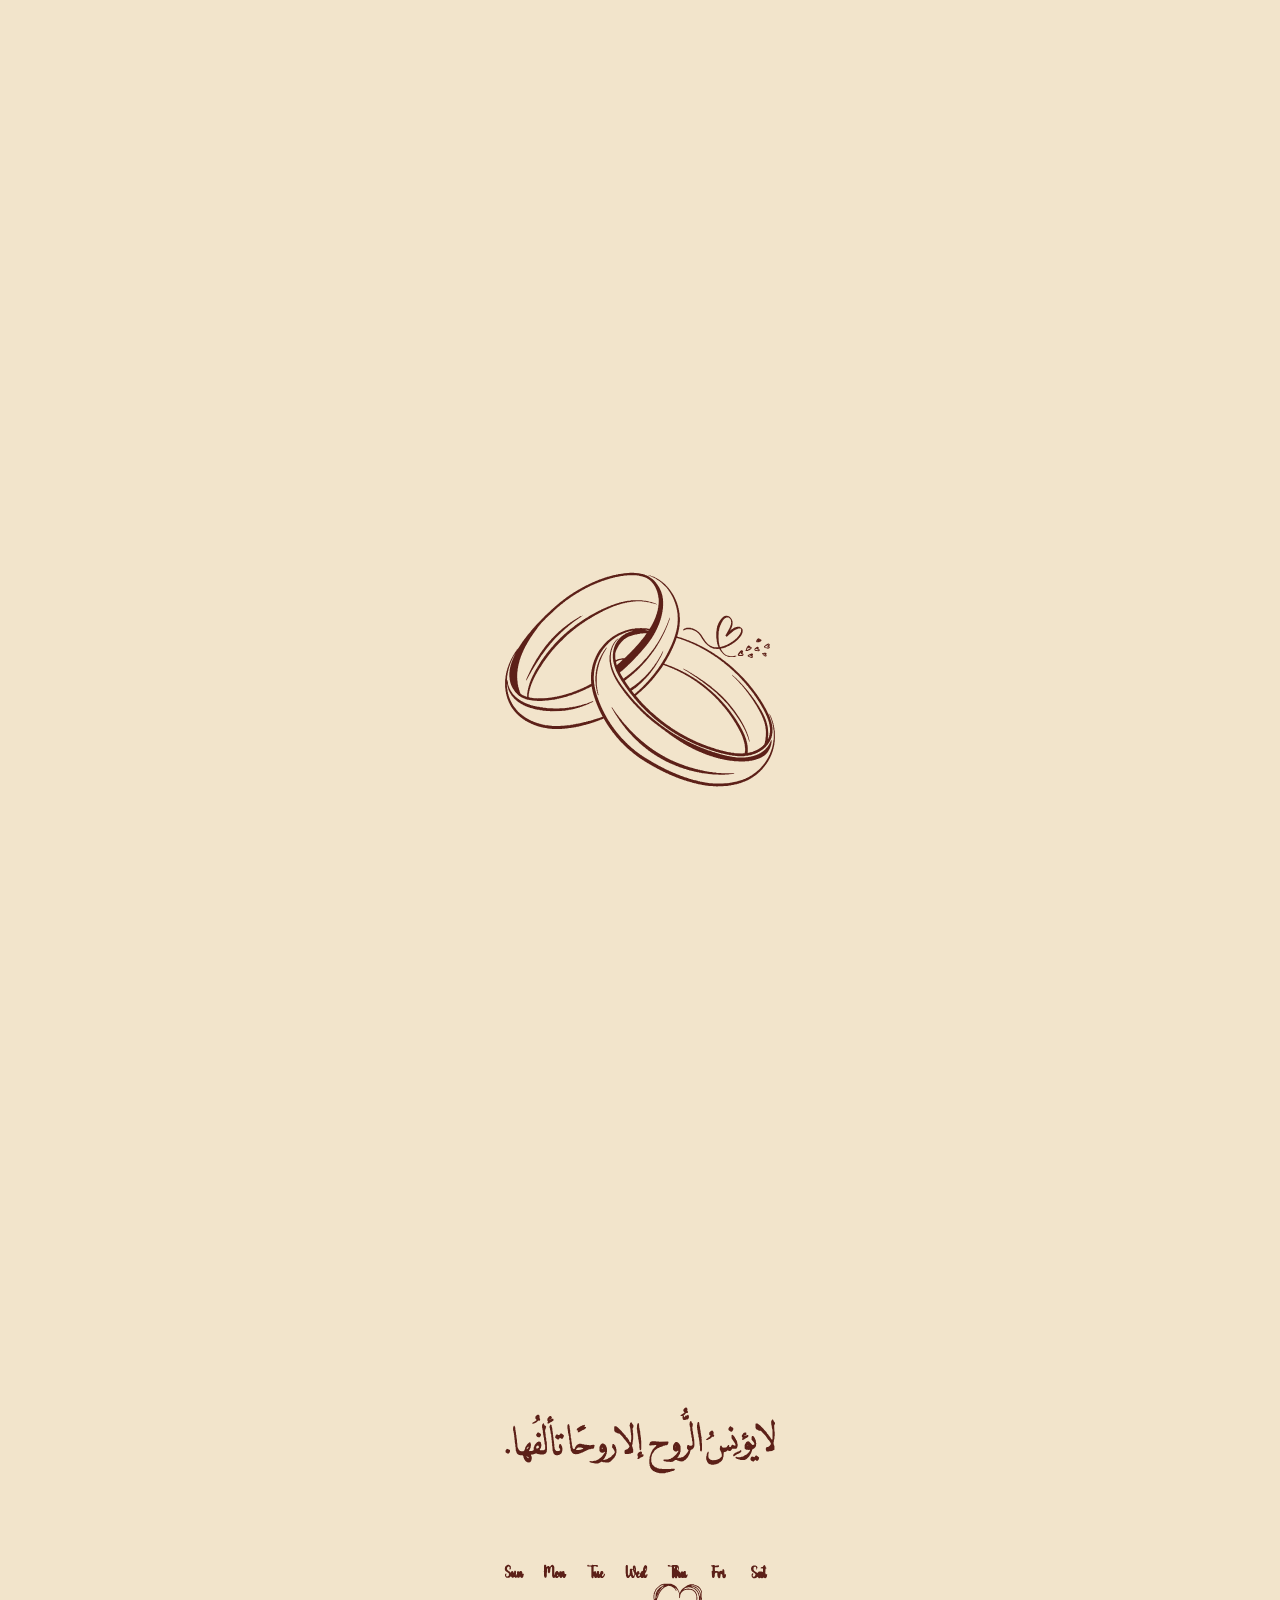
==== commit 32e7f4dd: "Add Analia Hall to Arabic venue address" ====
--- a/index.html
+++ b/index.html
@@ -29,6 +29,6 @@
         window.history.replaceState(null, '', window.location.pathname.replace('/index.html', '/'));
       }
     </script>
-    <script type="module" crossorigin src="js/index-BG6wElBo-v3.beautified.js?v=event-details-39"></script>
+    <script type="module" crossorigin src="js/index-BG6wElBo-v3.beautified.js?v=analia-title-40"></script>
 </body>
 </html>
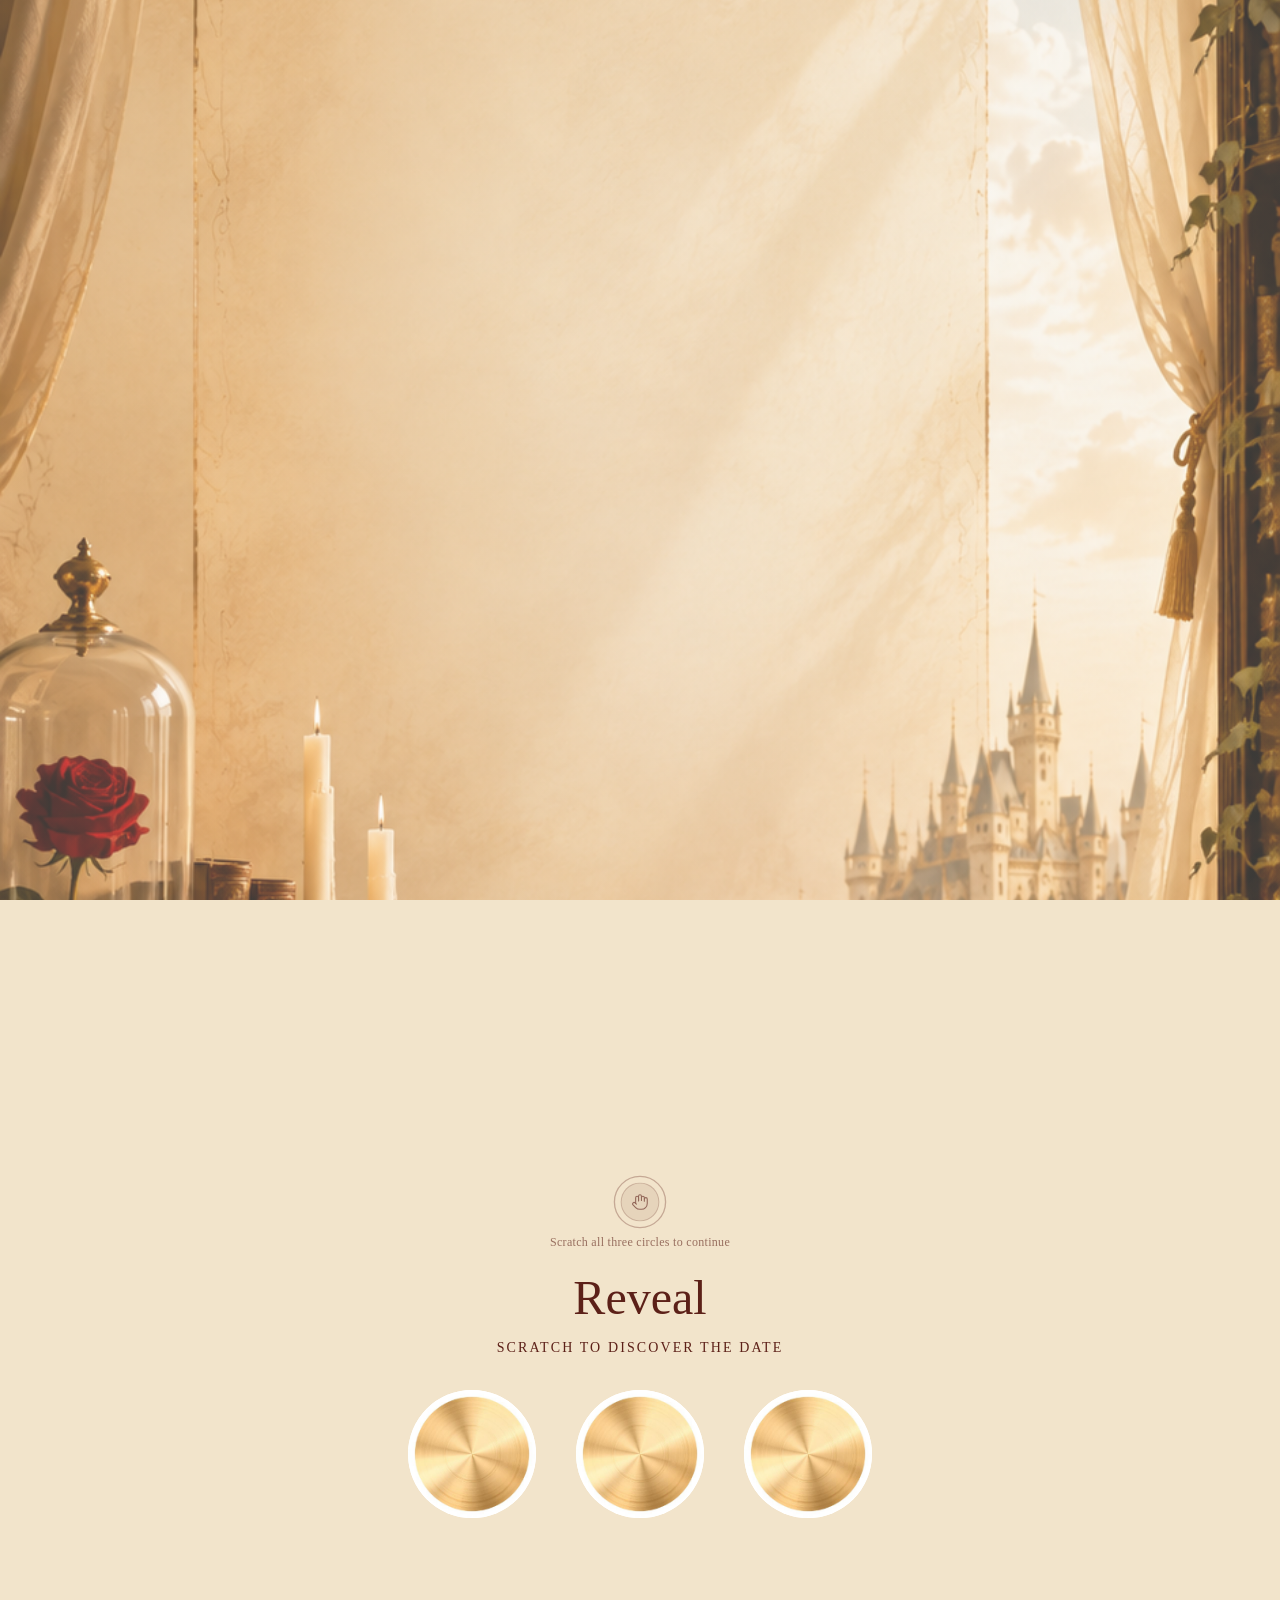
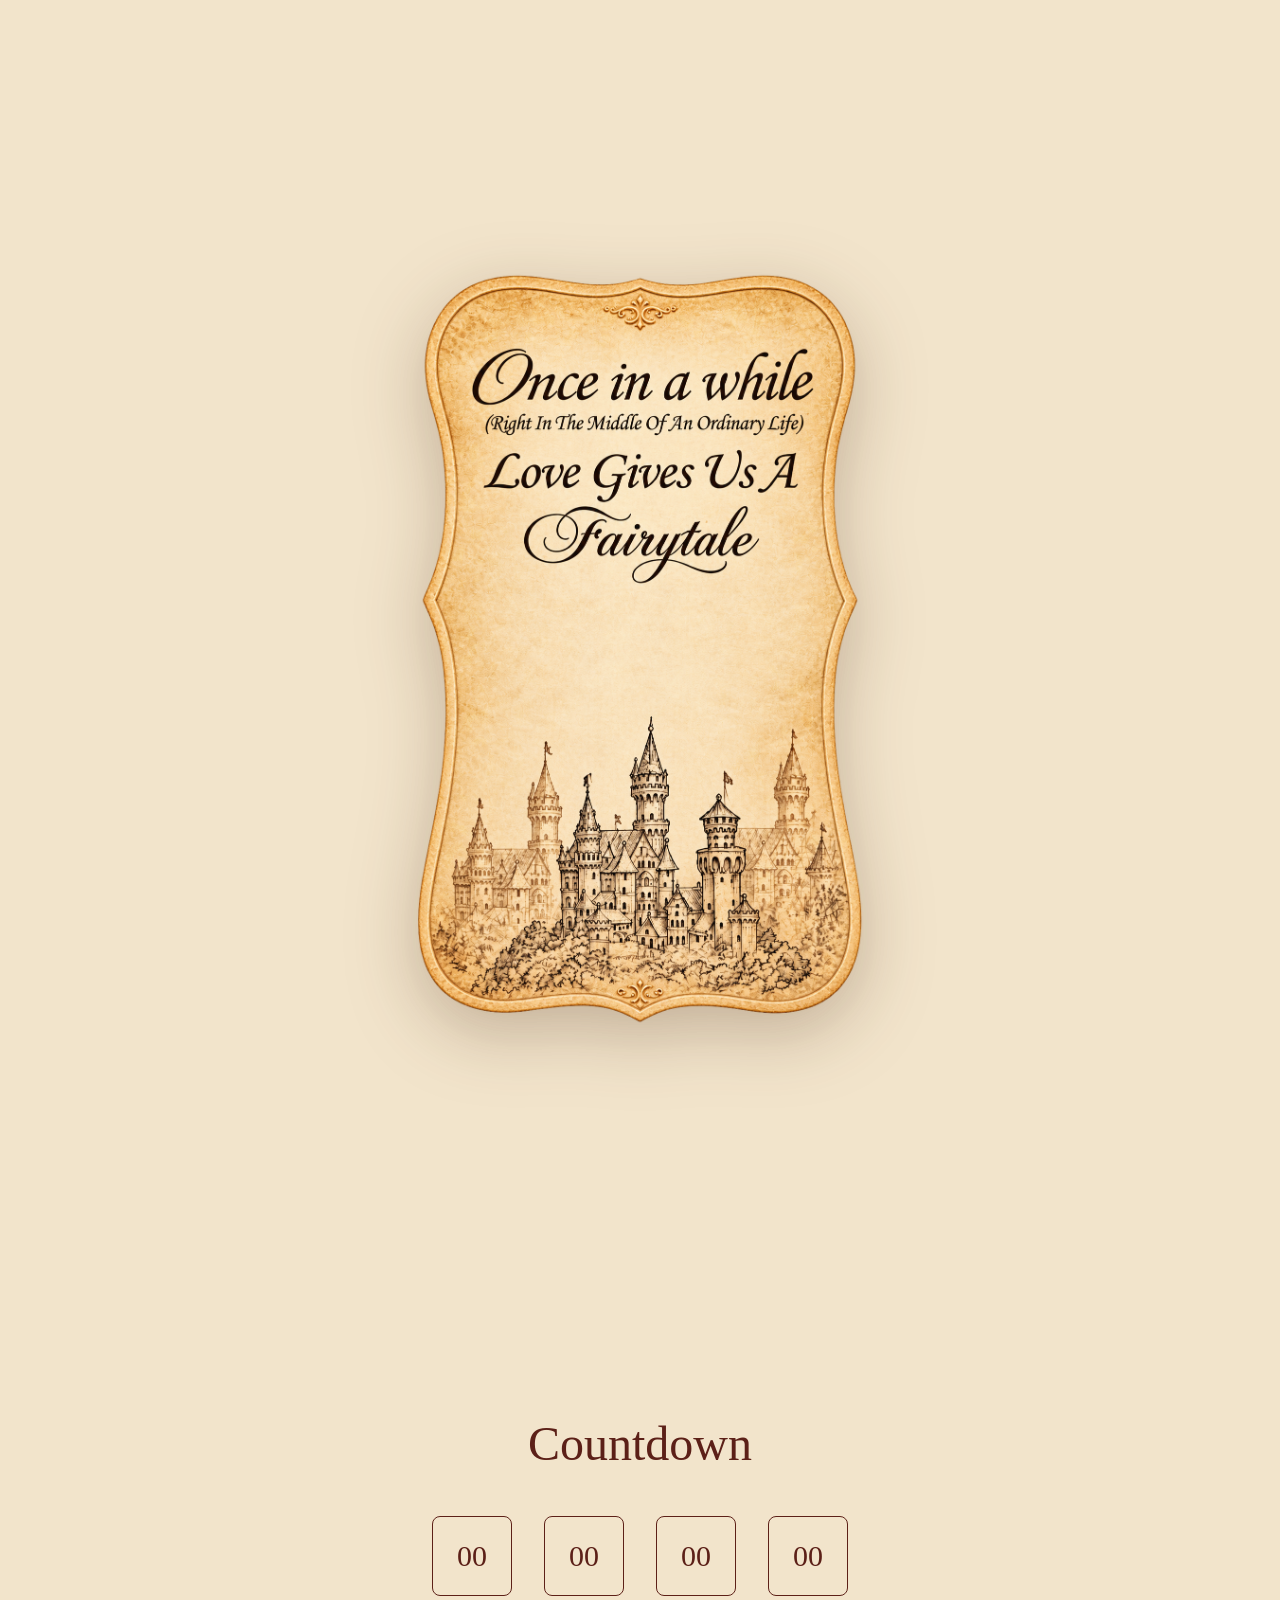
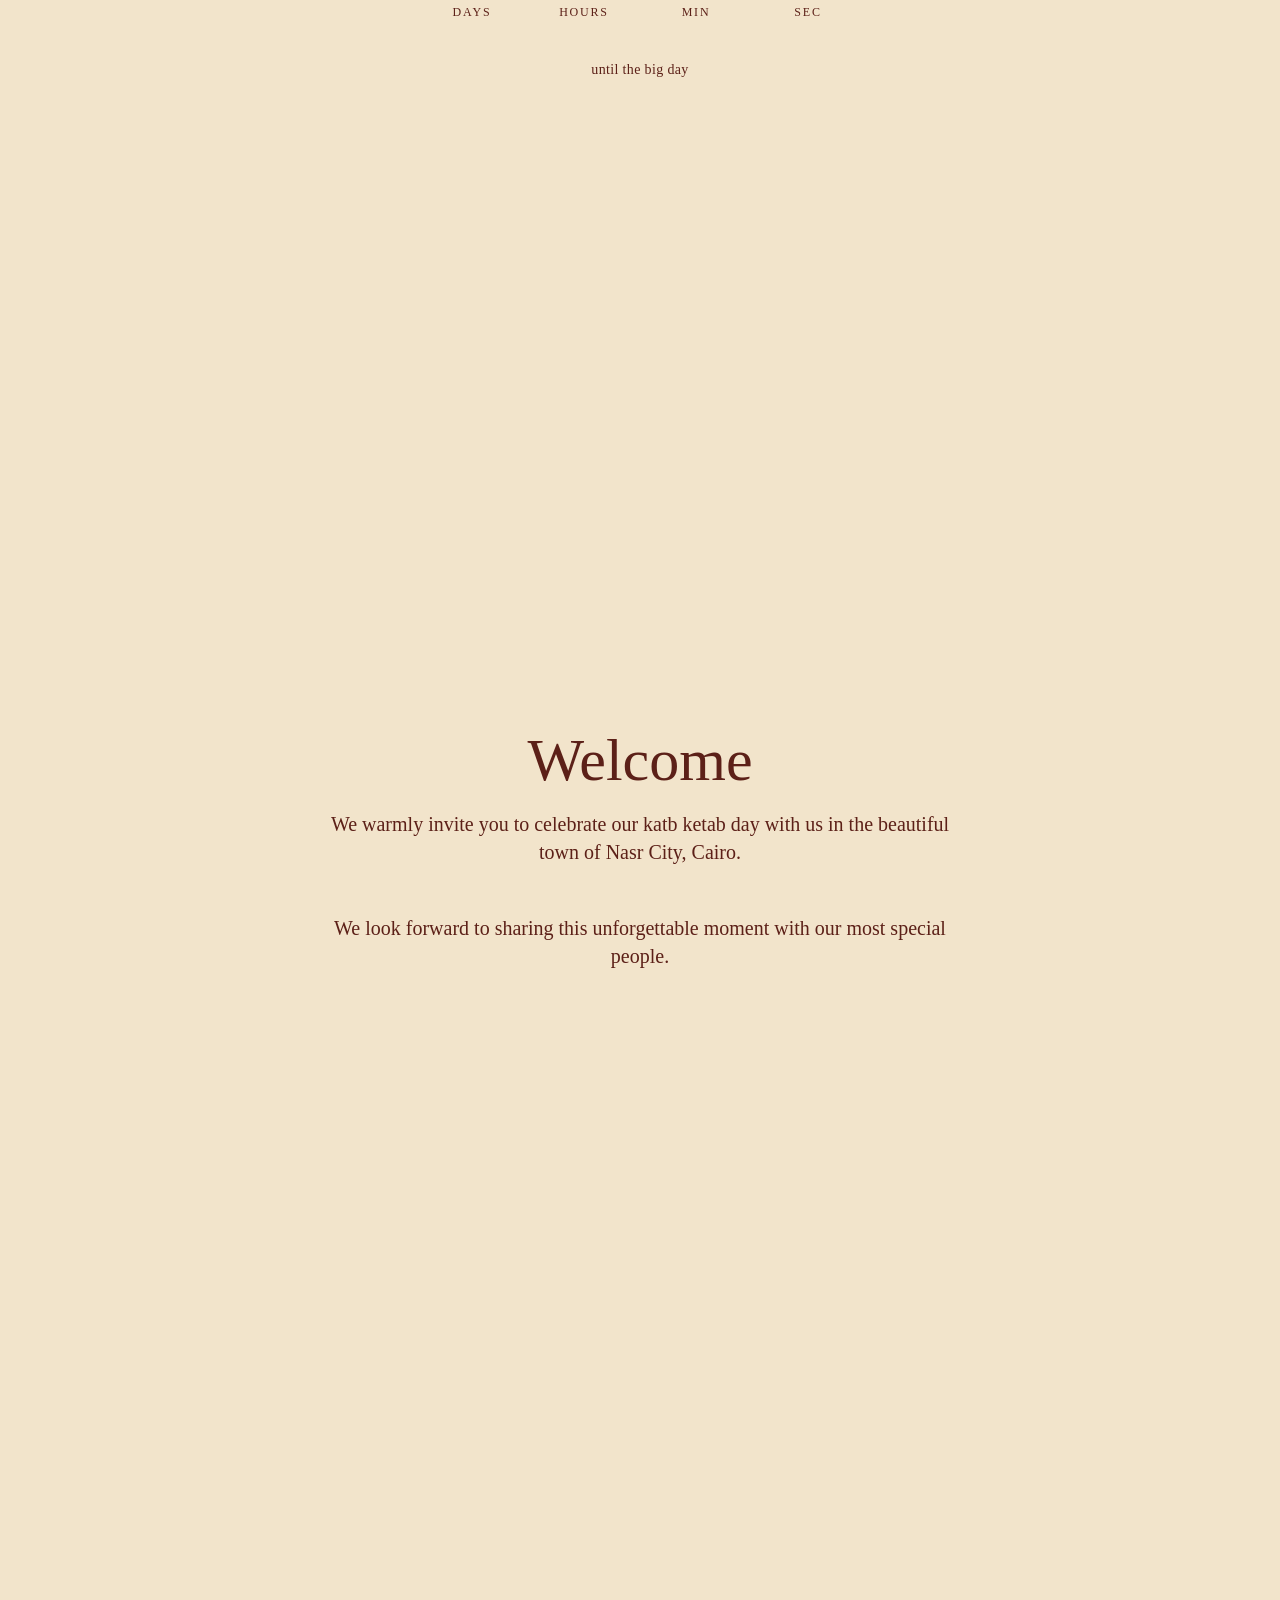
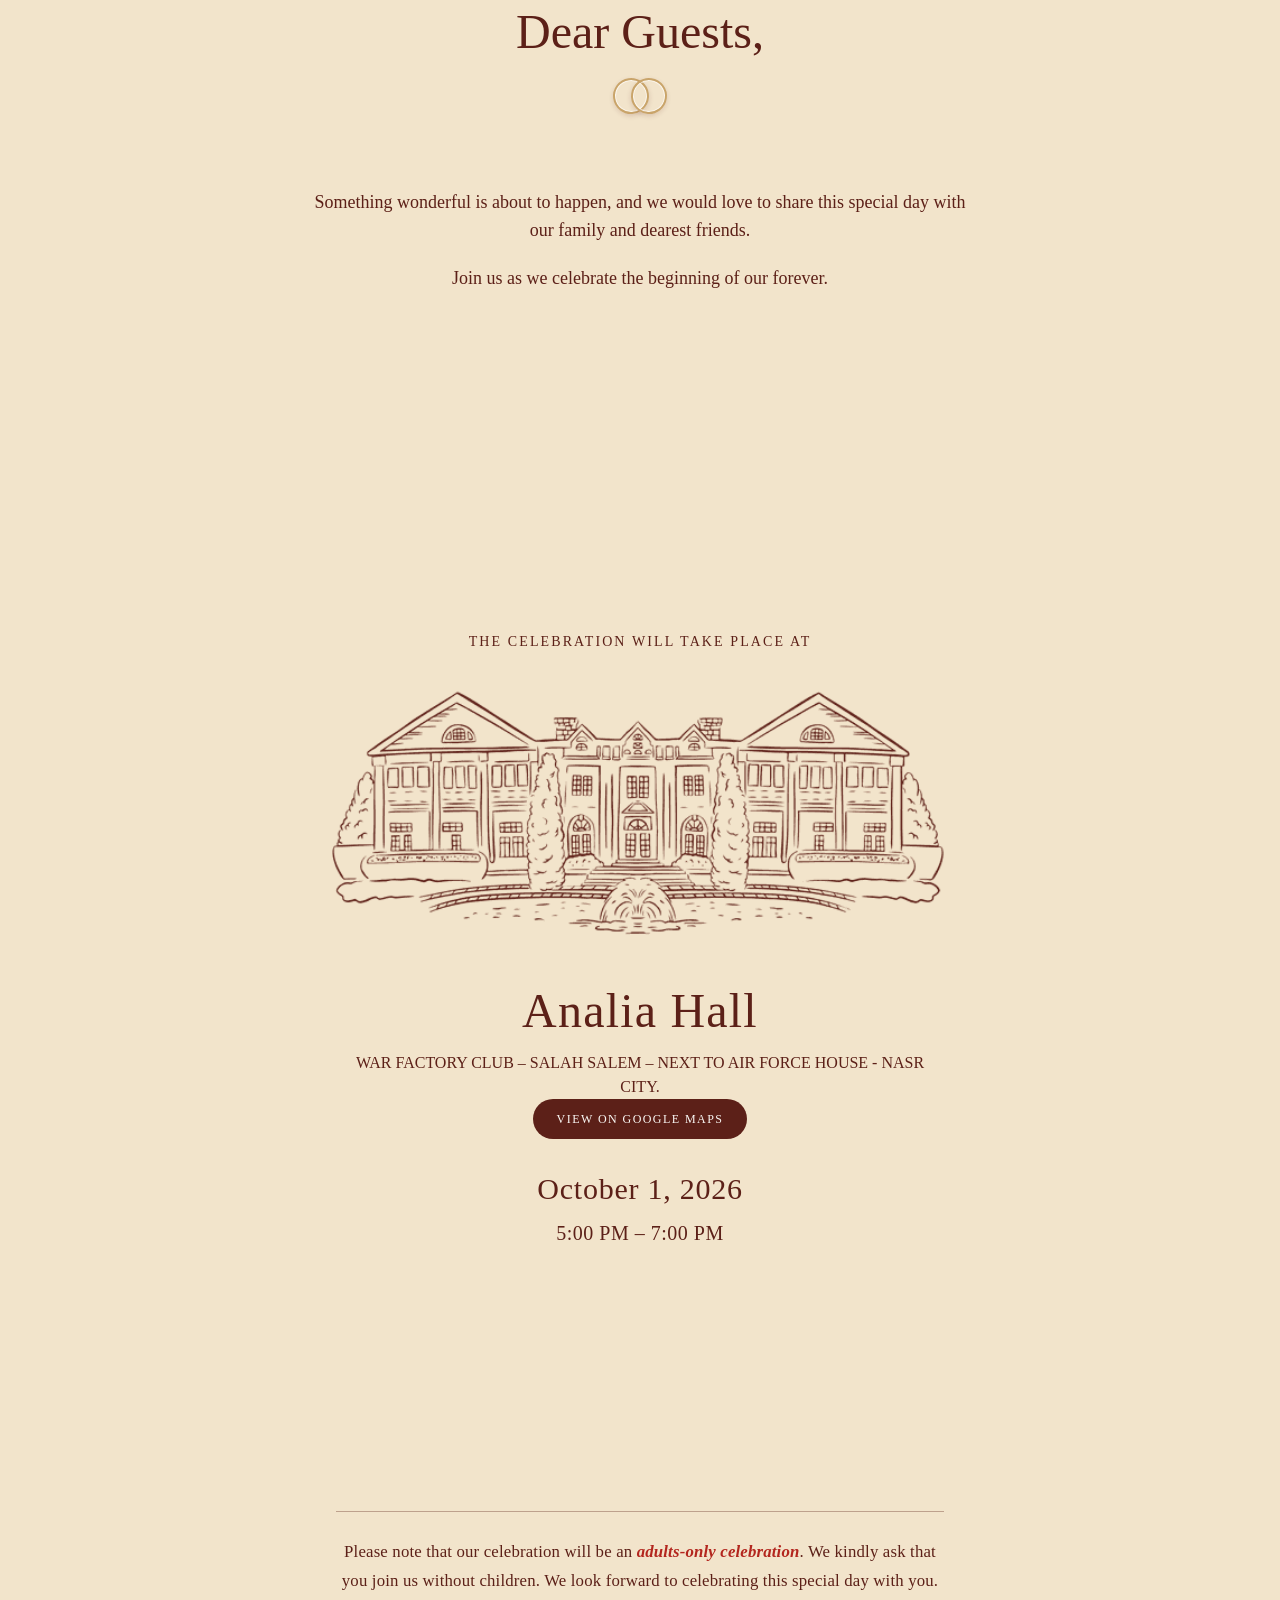
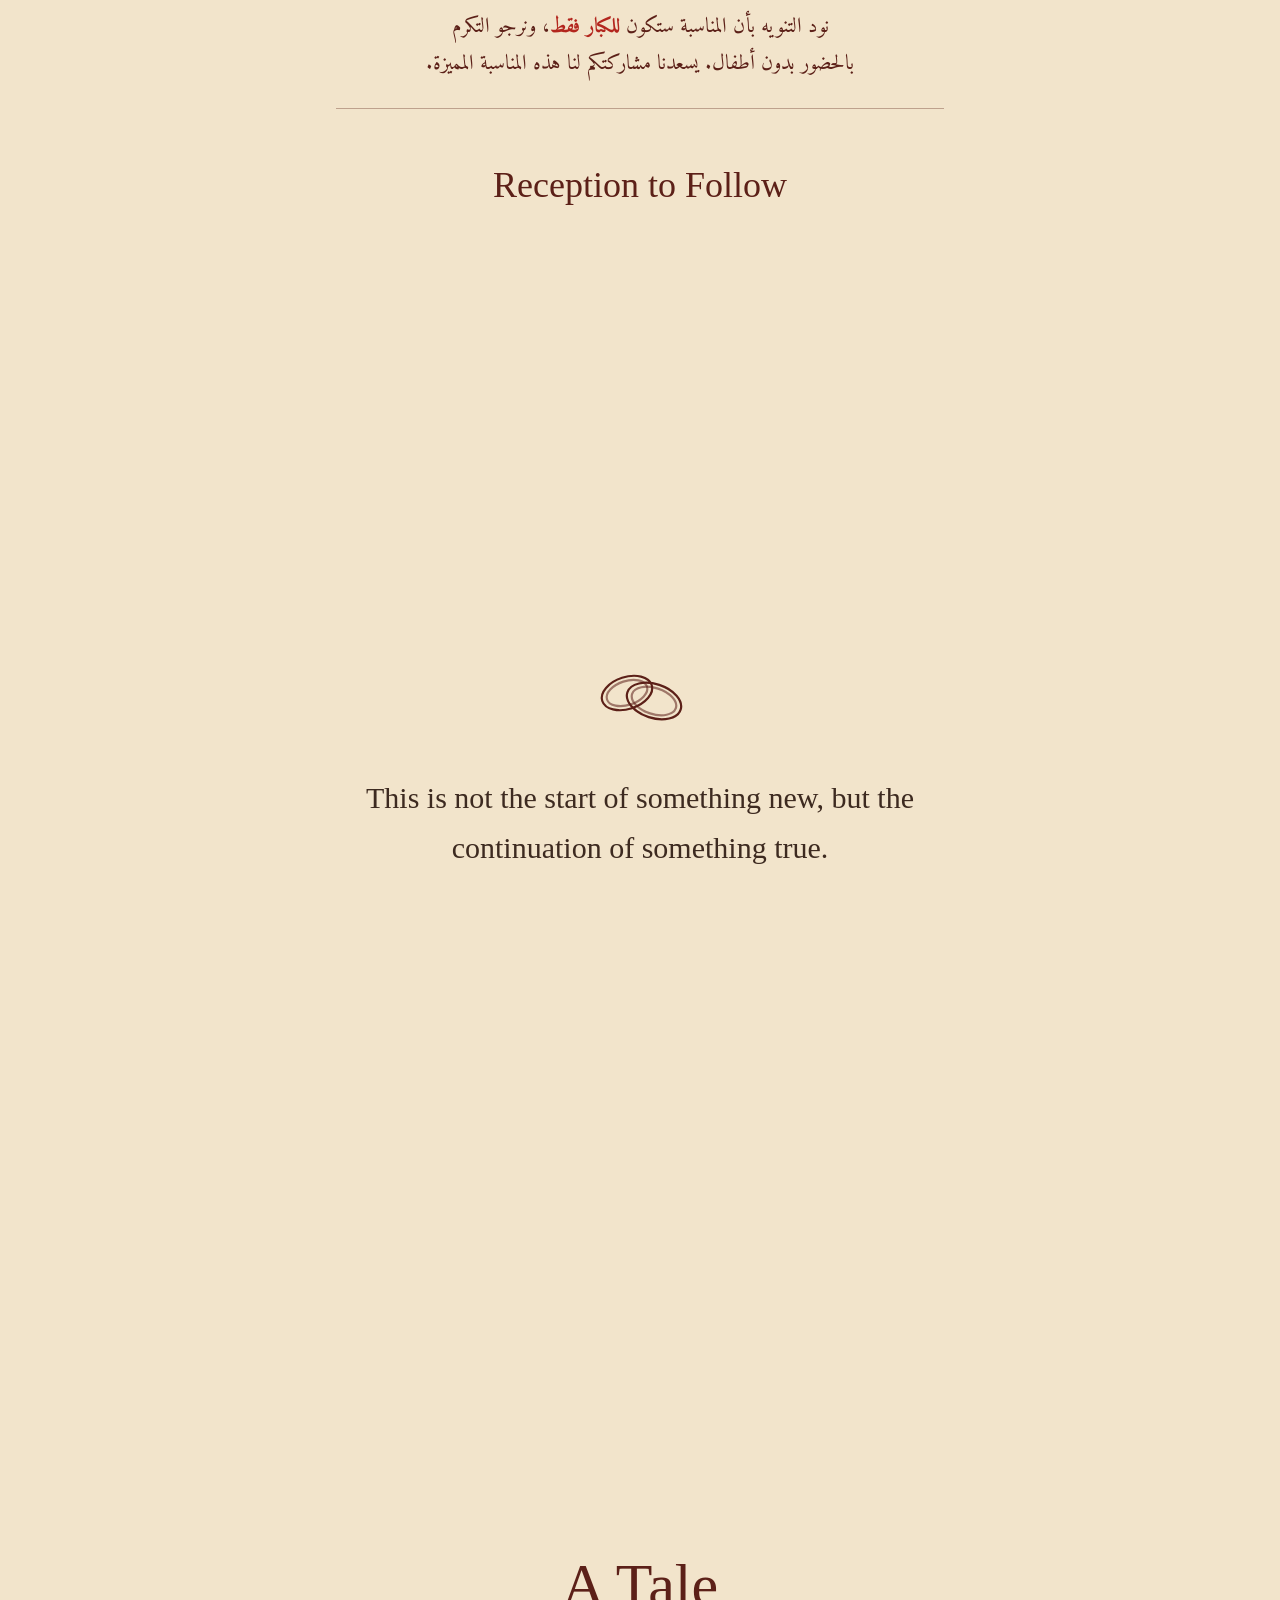
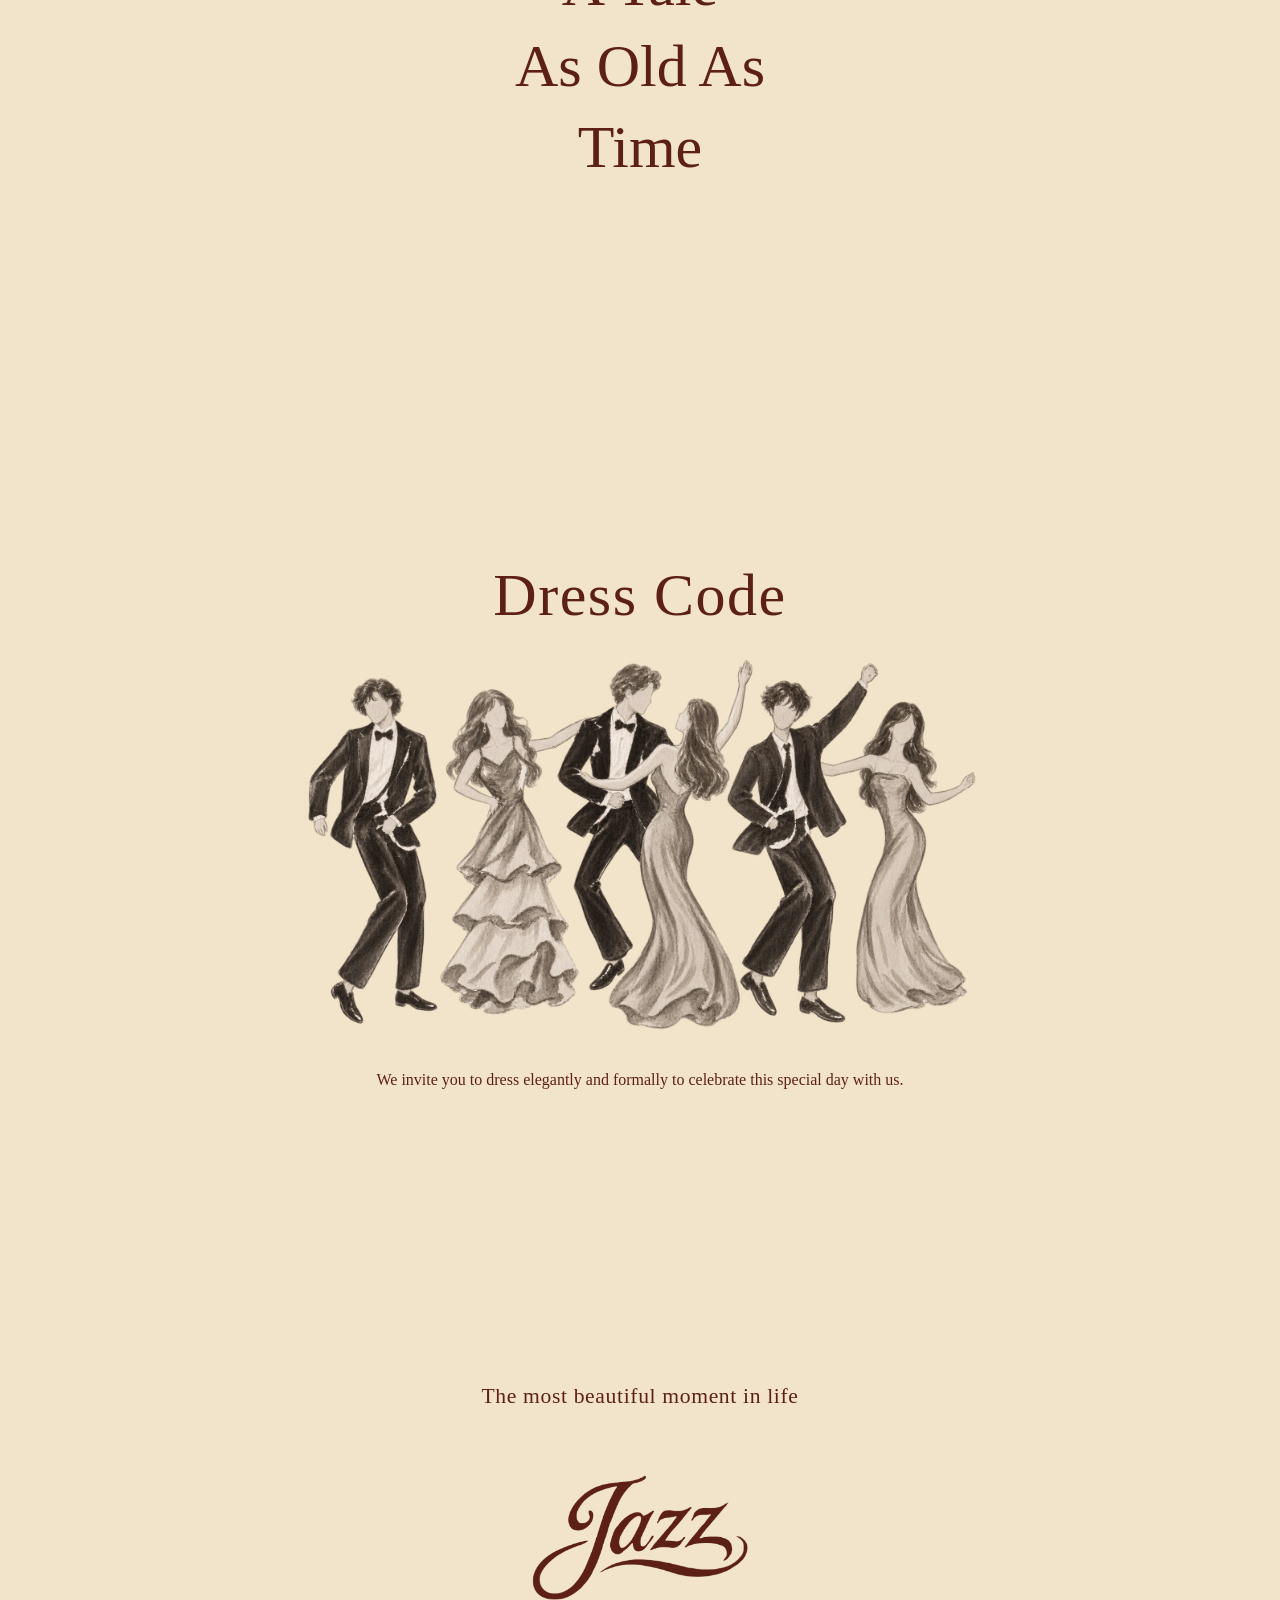
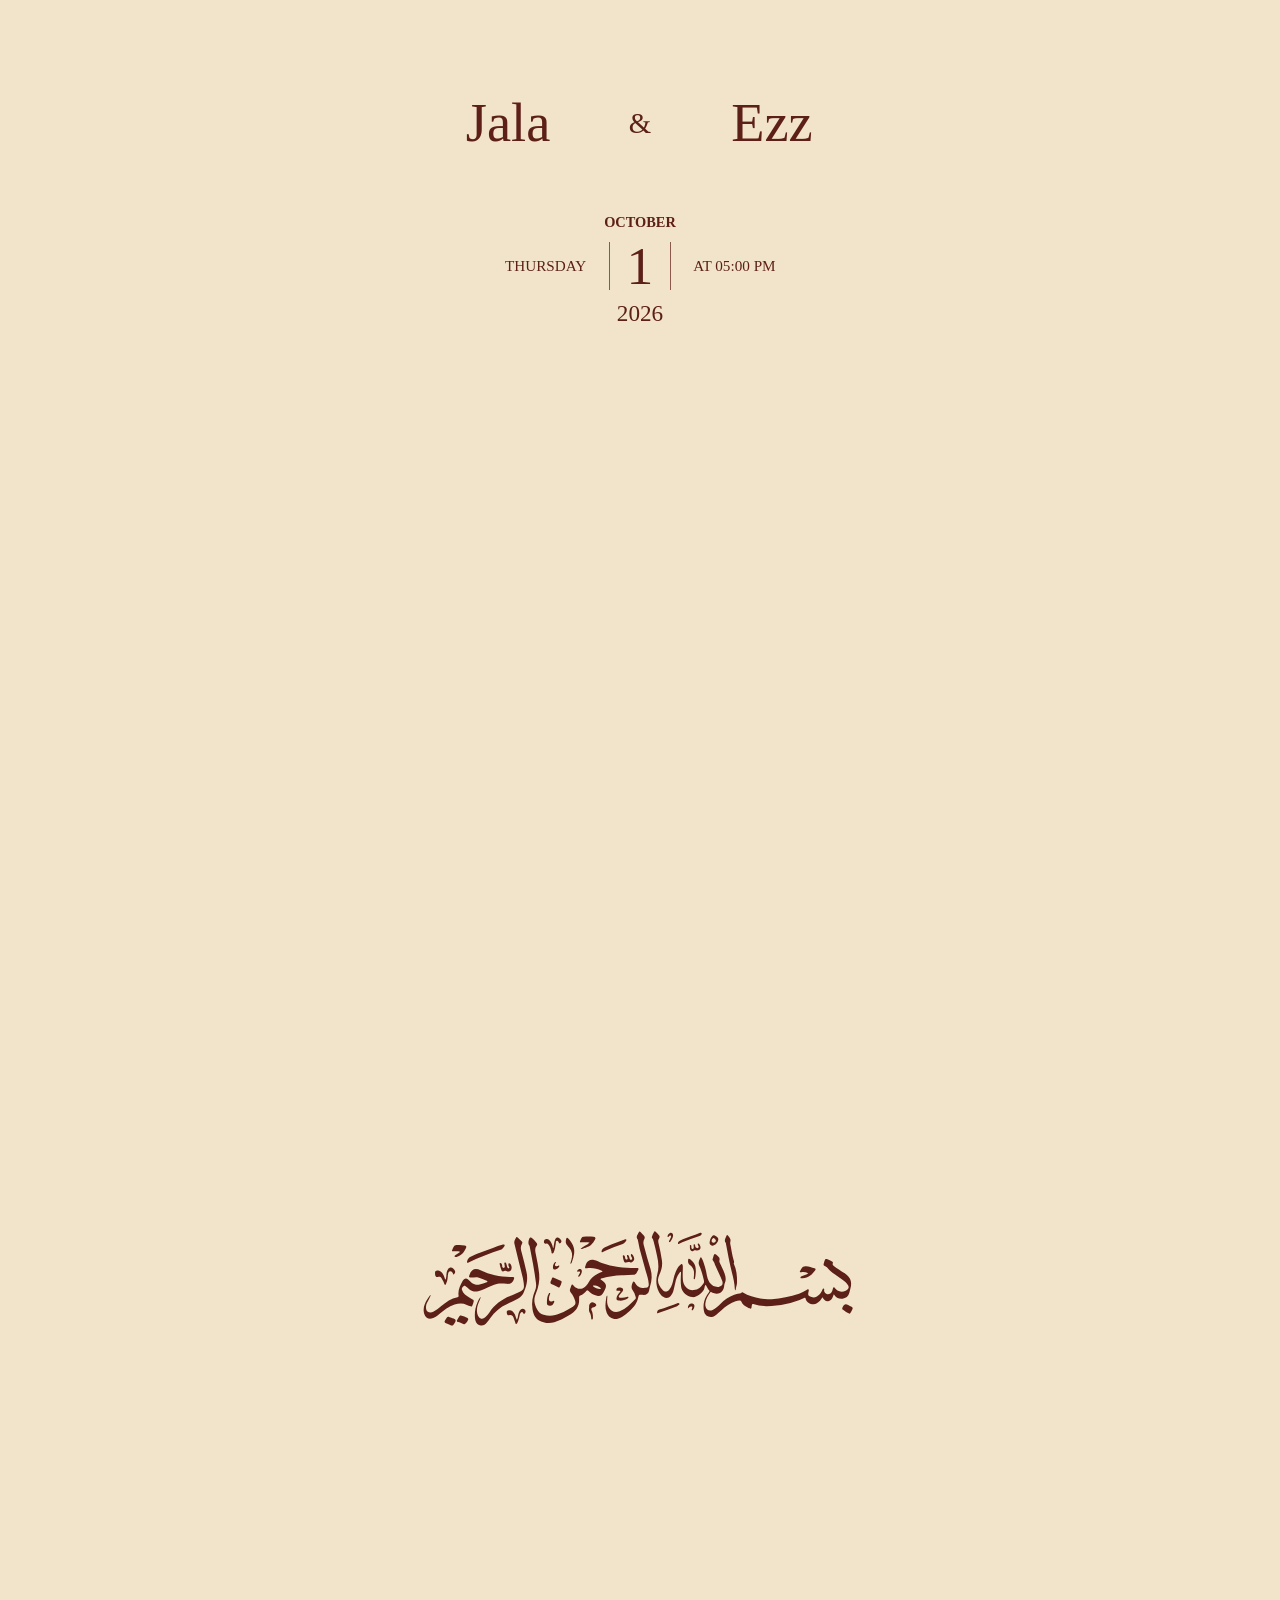
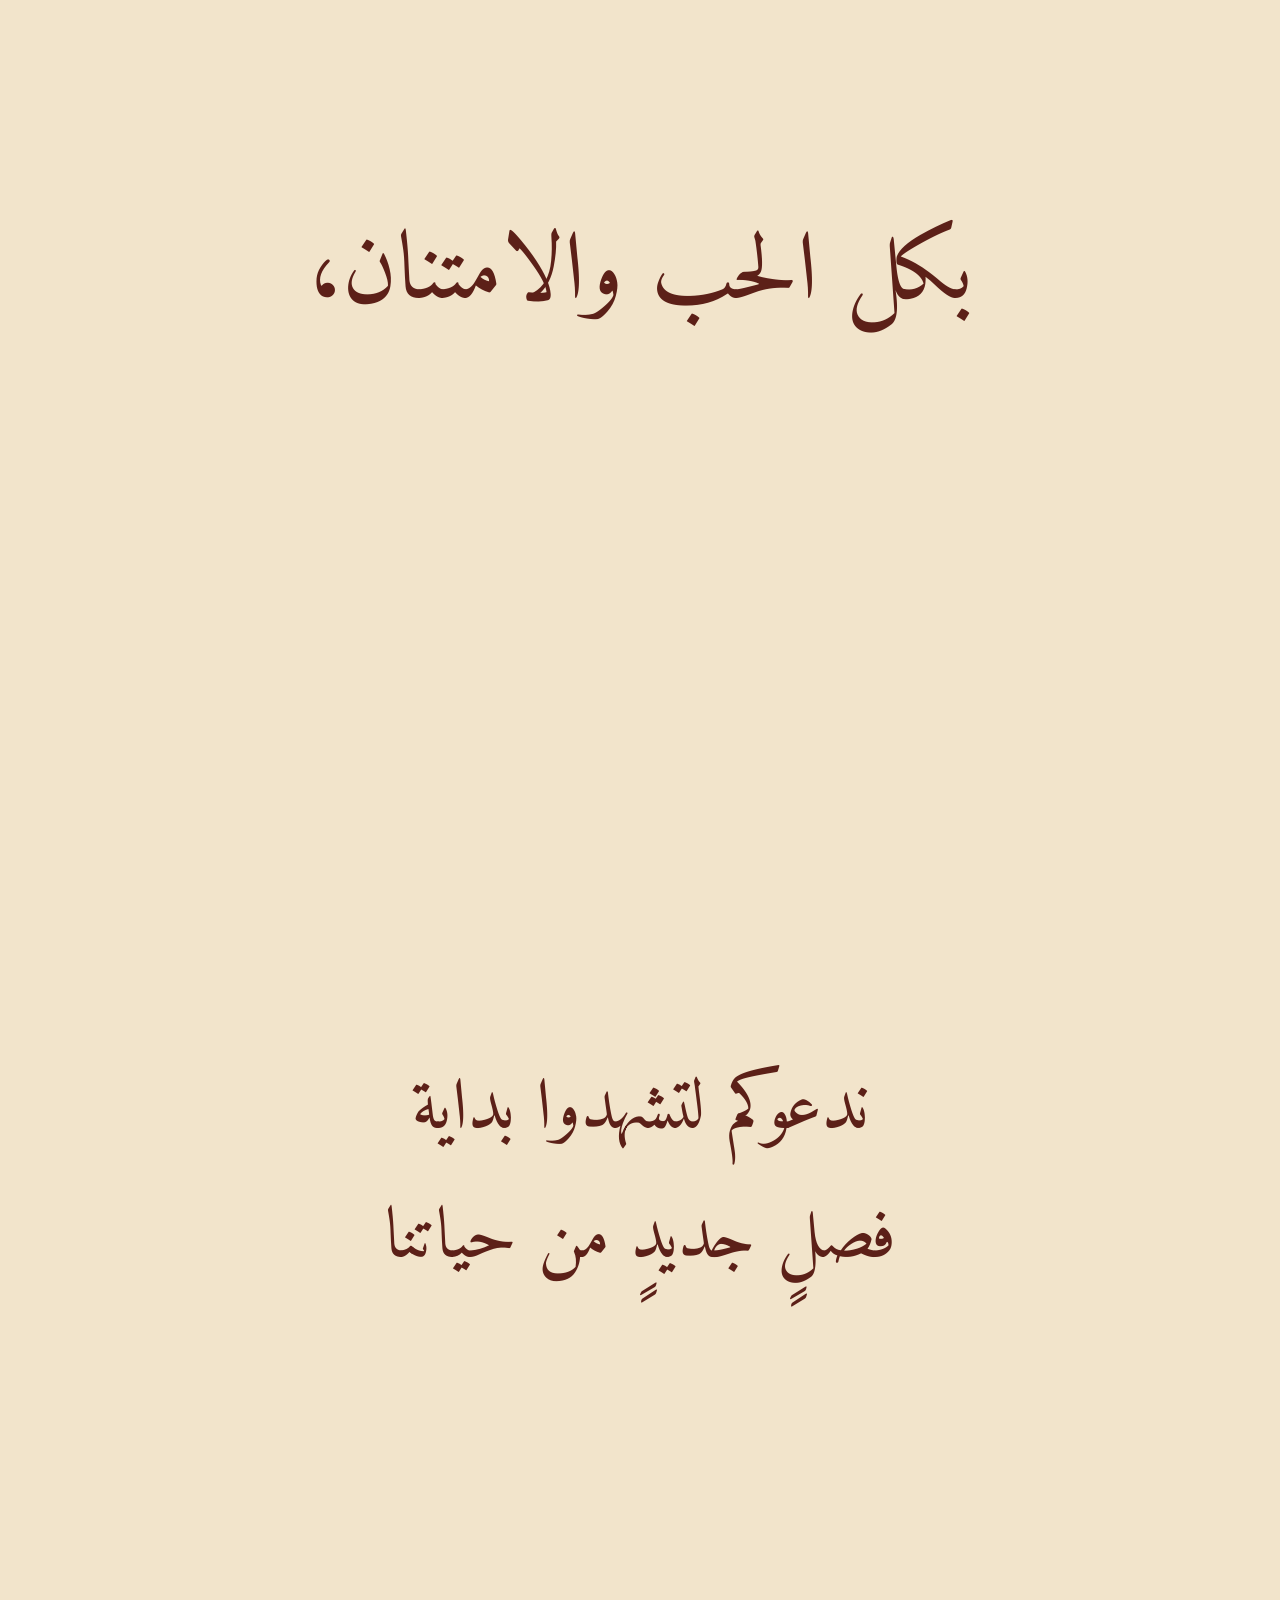
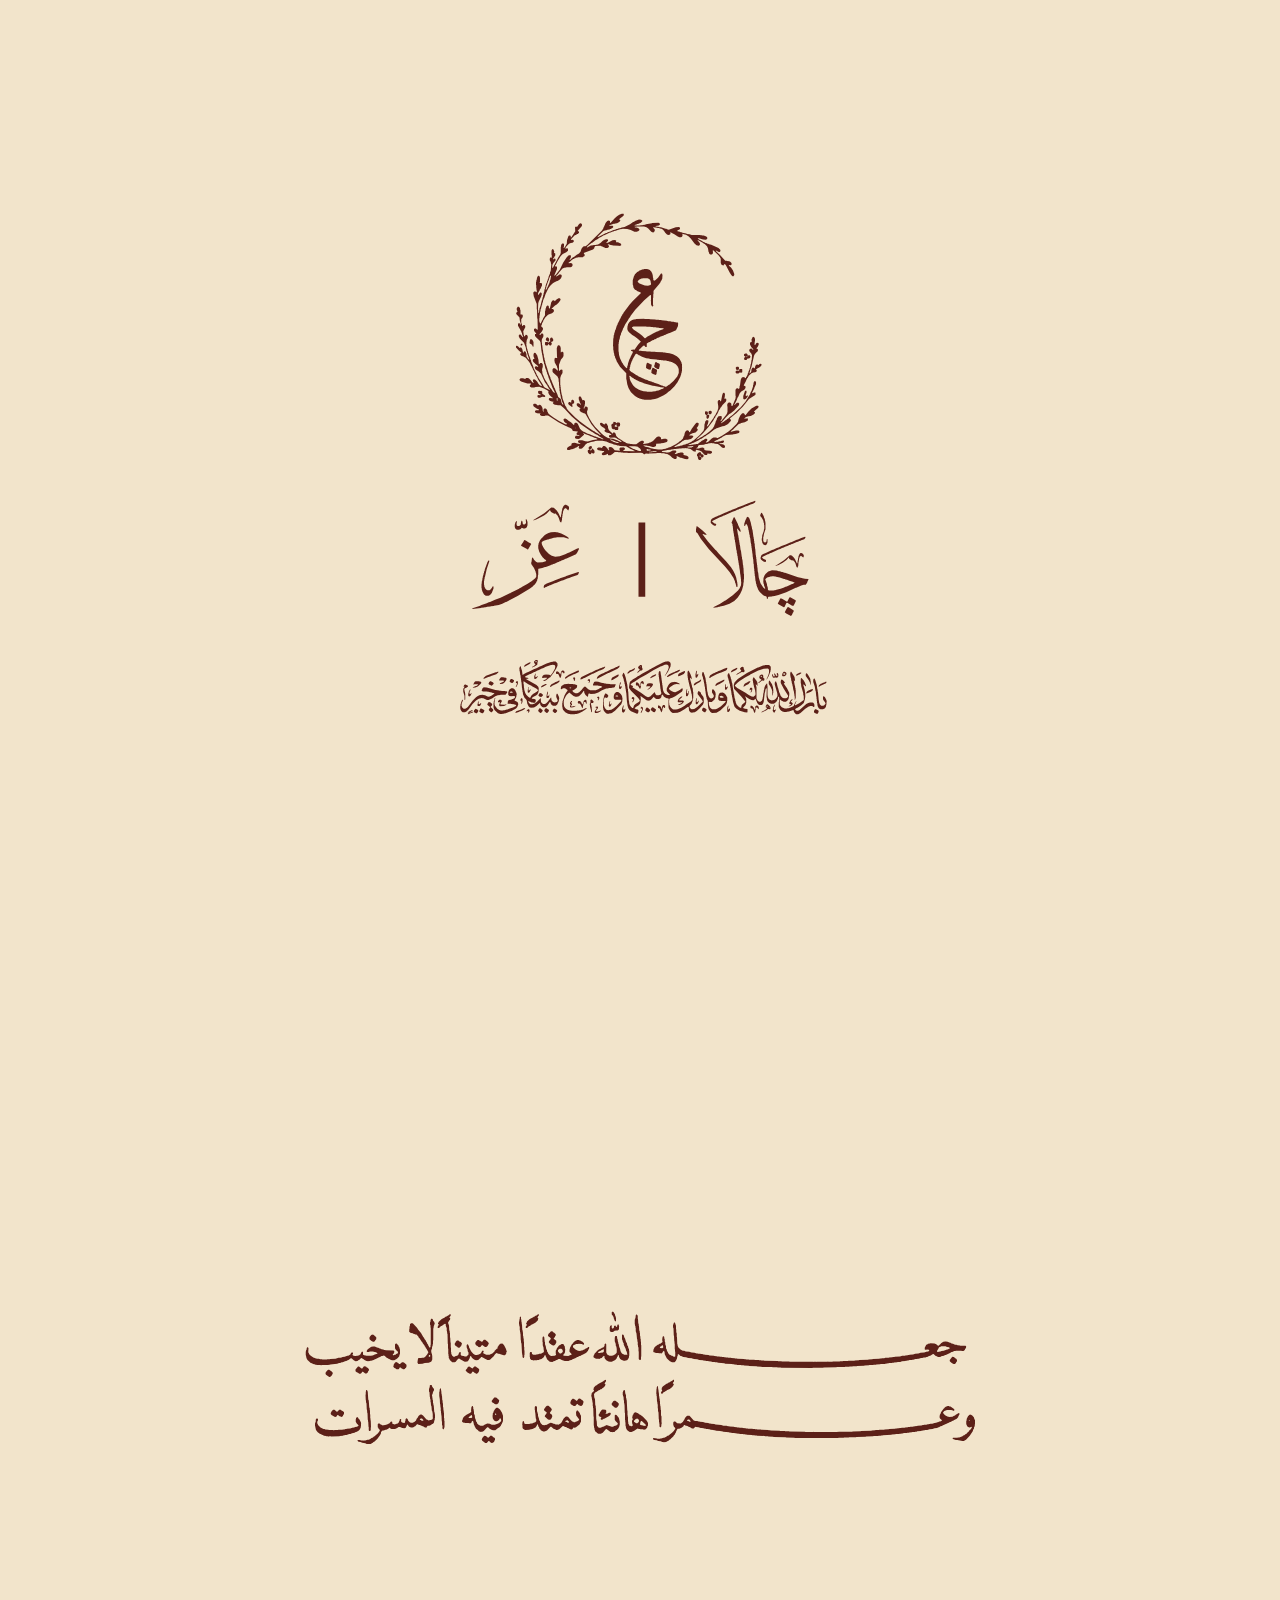
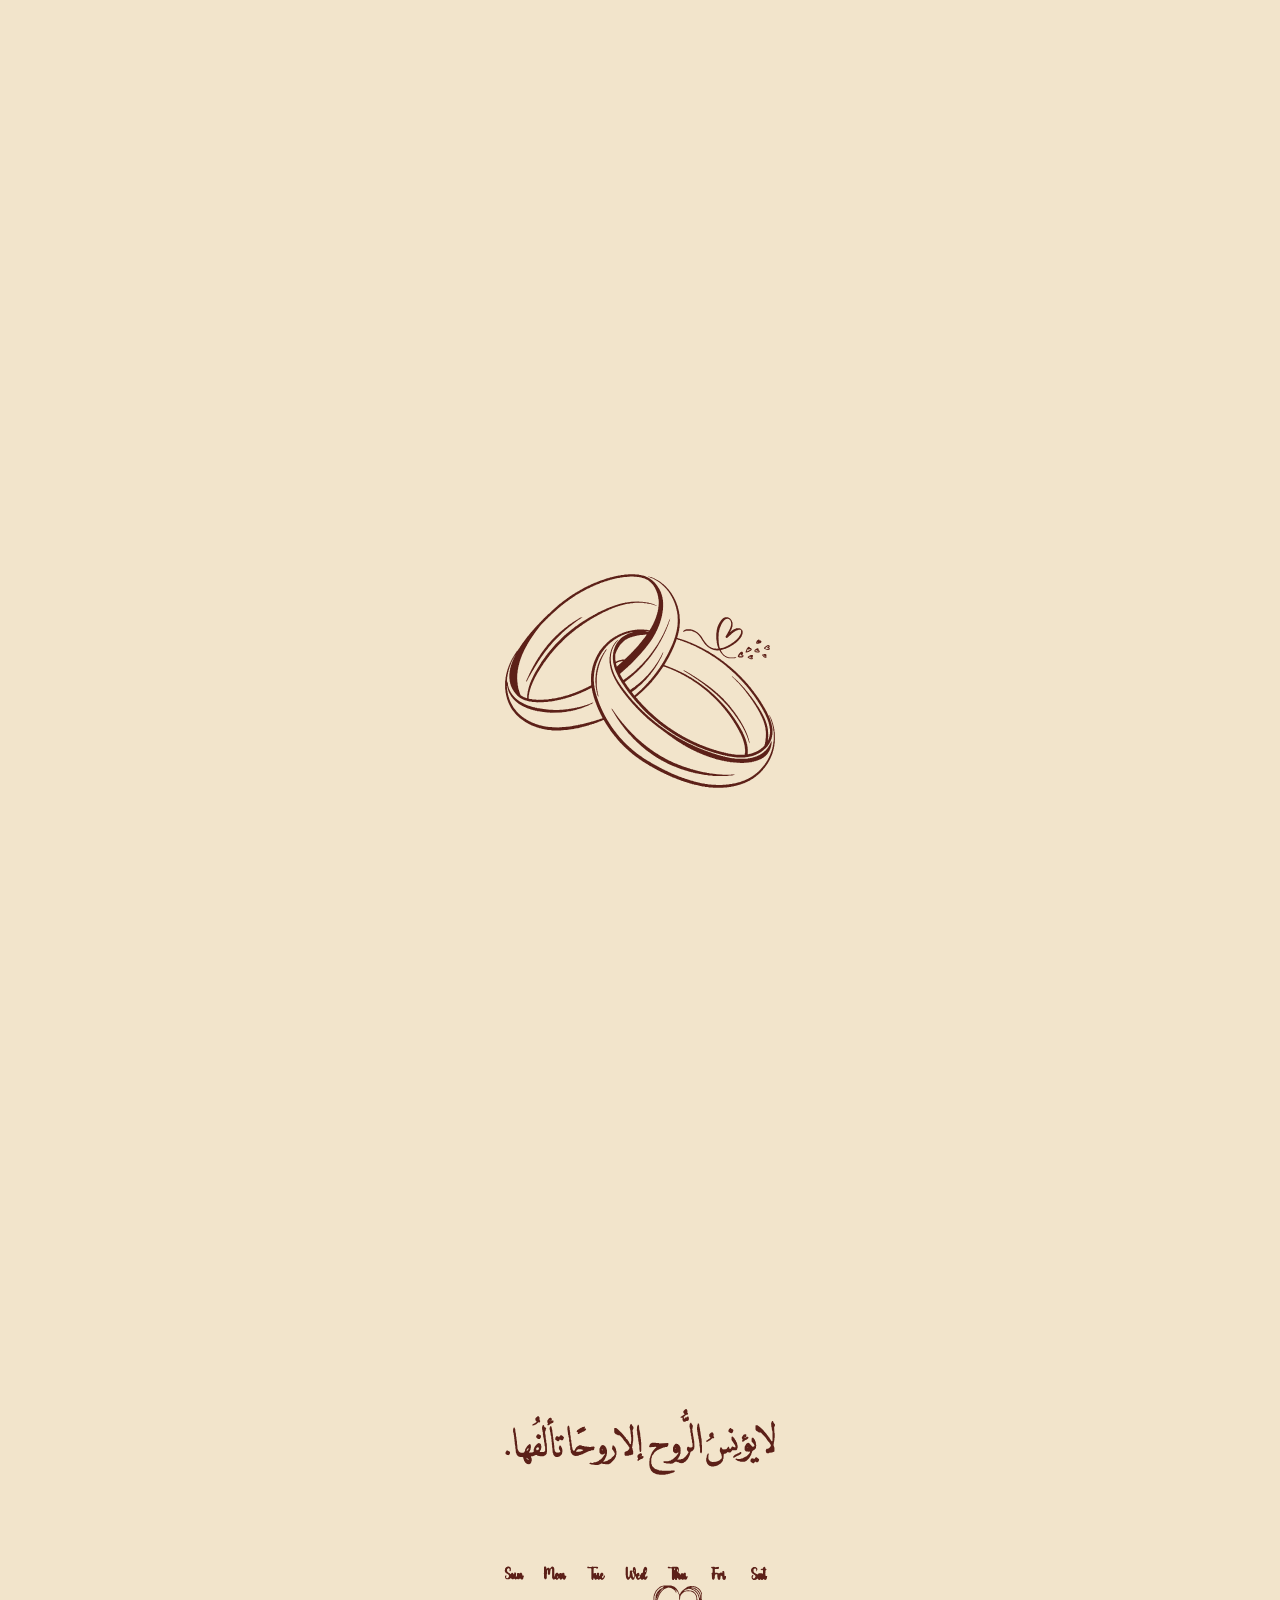
==== commit b83926ed: "updateee" ====
--- a/index.html
+++ b/index.html
@@ -18,9 +18,9 @@
     <link rel="icon" type="image/png" href="assets/images/chatgpt-image-reference.png">
     <link rel="preconnect" href="https://fonts.googleapis.com">
     <link rel="preconnect" href="https://fonts.gstatic.com" crossorigin>
-    <link href="https://fonts.googleapis.com/css2?family=Amiri:wght@400;700&display=swap" rel="stylesheet">
+    <link href="https://fonts.googleapis.com/css2?family=Amiri:wght@400;700&family=Aref+Ruqaa:wght@400;700&display=swap" rel="stylesheet">
     <link rel="stylesheet" href="css/index-Dyor1O63.css">
-    <link rel="stylesheet" href="css/site-background.css?v=event-details-33">
+    <link rel="stylesheet" href="css/site-background.css?v=closing-calligraphy-35">
 </head>
 <body>
     <div id="root"></div>
@@ -29,6 +29,6 @@
         window.history.replaceState(null, '', window.location.pathname.replace('/index.html', '/'));
       }
     </script>
-    <script type="module" crossorigin src="js/index-BG6wElBo-v3.beautified.js?v=analia-title-40"></script>
+    <script type="module" crossorigin src="js/index-BG6wElBo-v3.beautified.js?v=closing-copy-41"></script>
 </body>
 </html>
--- a/css/site-background.css
+++ b/css/site-background.css
@@ -385,10 +385,17 @@
 }
 
 .final-event-details-closing {
-    max-width: 30rem;
+    width: max-content;
+    max-width: calc(100vw - 2rem);
     margin: clamp(4rem, 15vw, 6rem) auto 0;
-    font-size: clamp(2rem, 8vw, 3.35rem);
-    line-height: 1.75;
+    font-family: "Aref Ruqaa", "Amiri", "Noto Naskh Arabic", "Traditional Arabic", serif;
+    font-size: clamp(2rem, 8.5vw, 3.75rem);
+    font-weight: 400;
+    font-feature-settings: "liga" 1, "calt" 1;
+    line-height: 1.6;
+    white-space: nowrap;
+    transform: scaleX(0.96);
+    transform-origin: center;
 }
 
 /* Preserve the three-line love quote and its long calligraphic swashes. */
